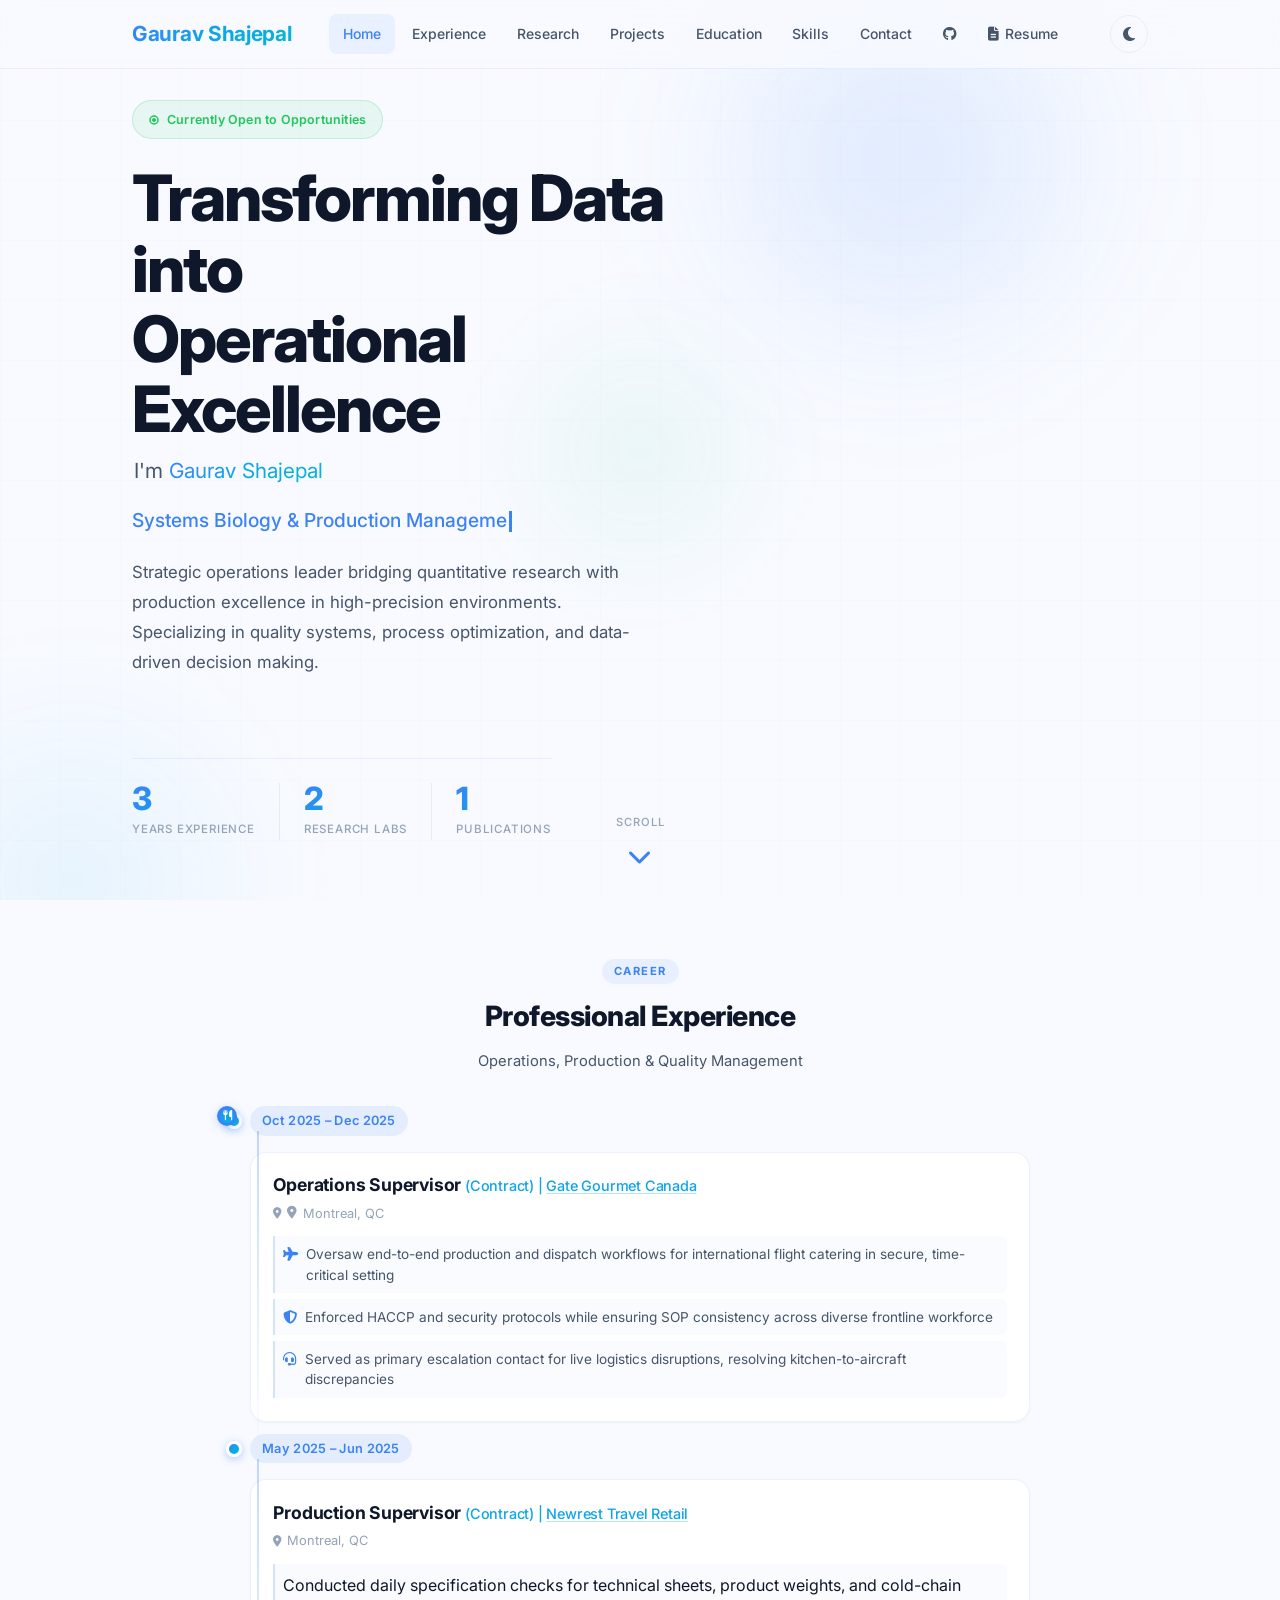
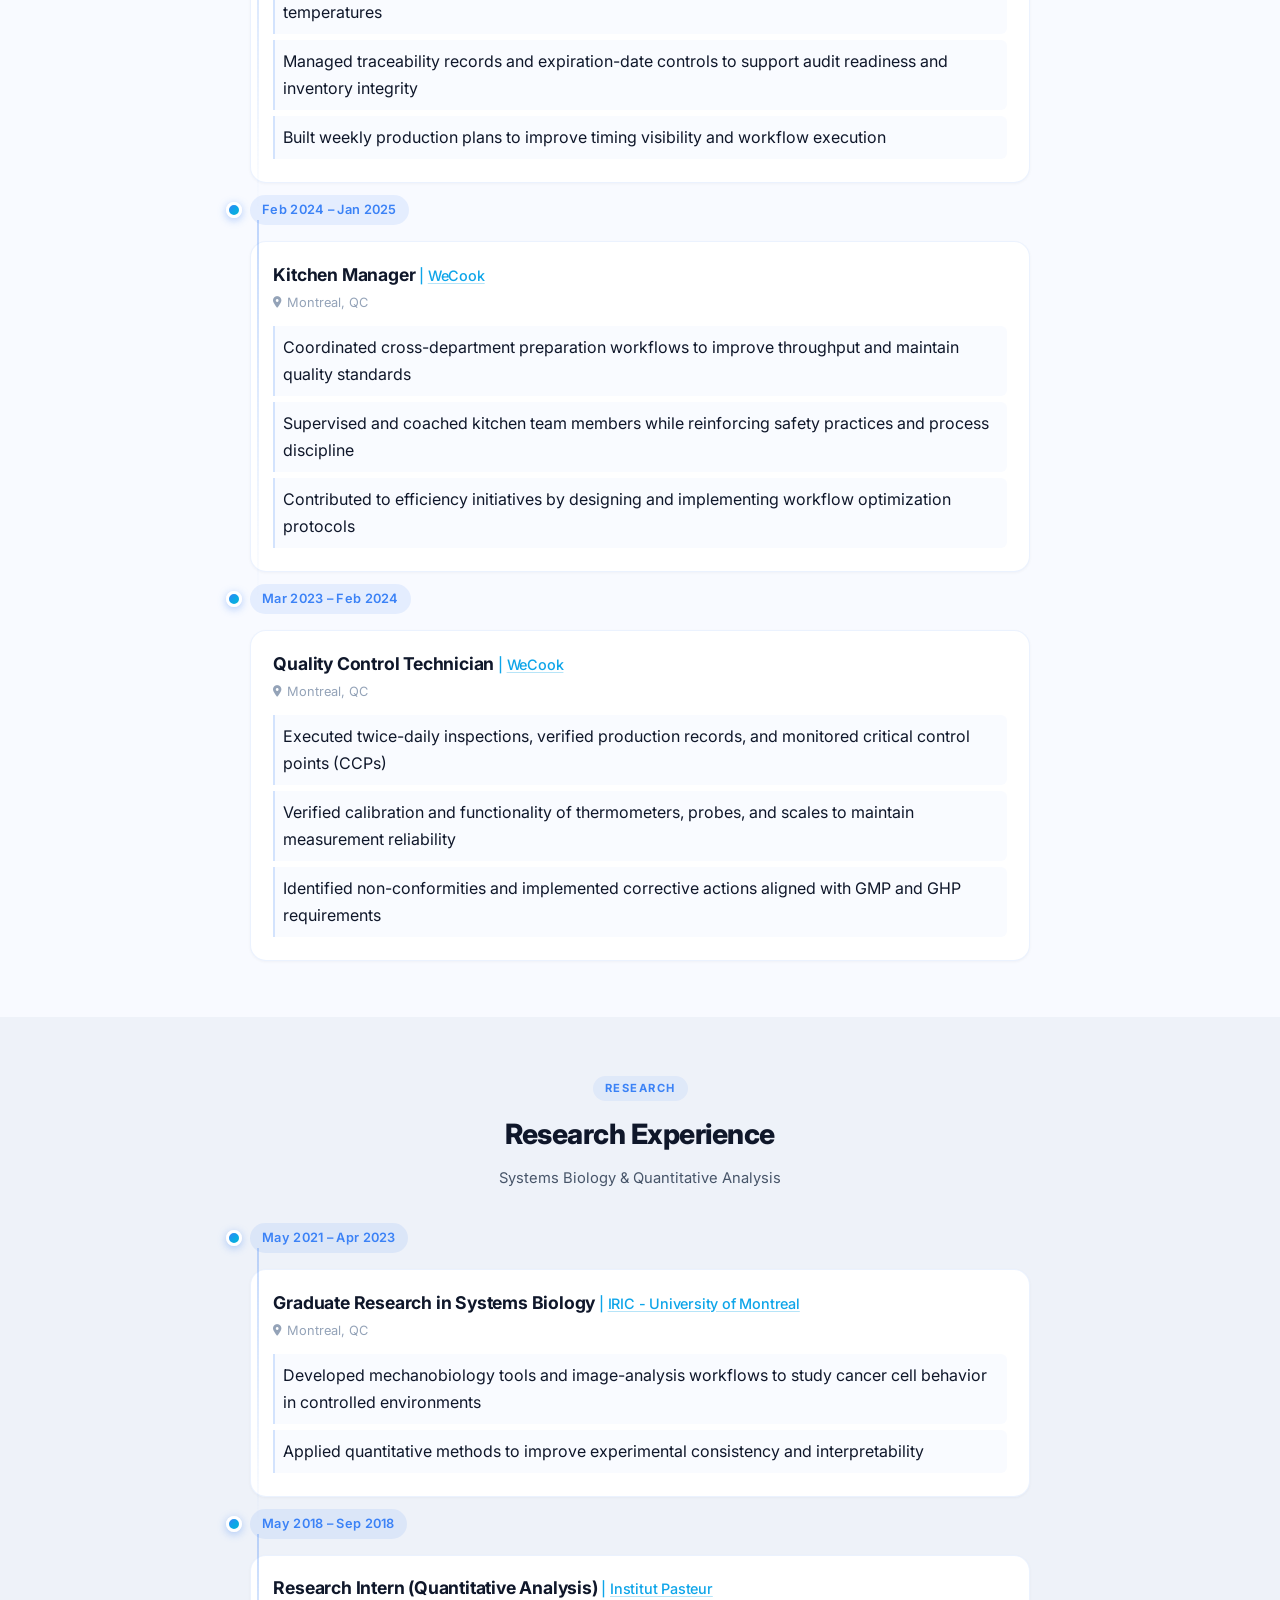
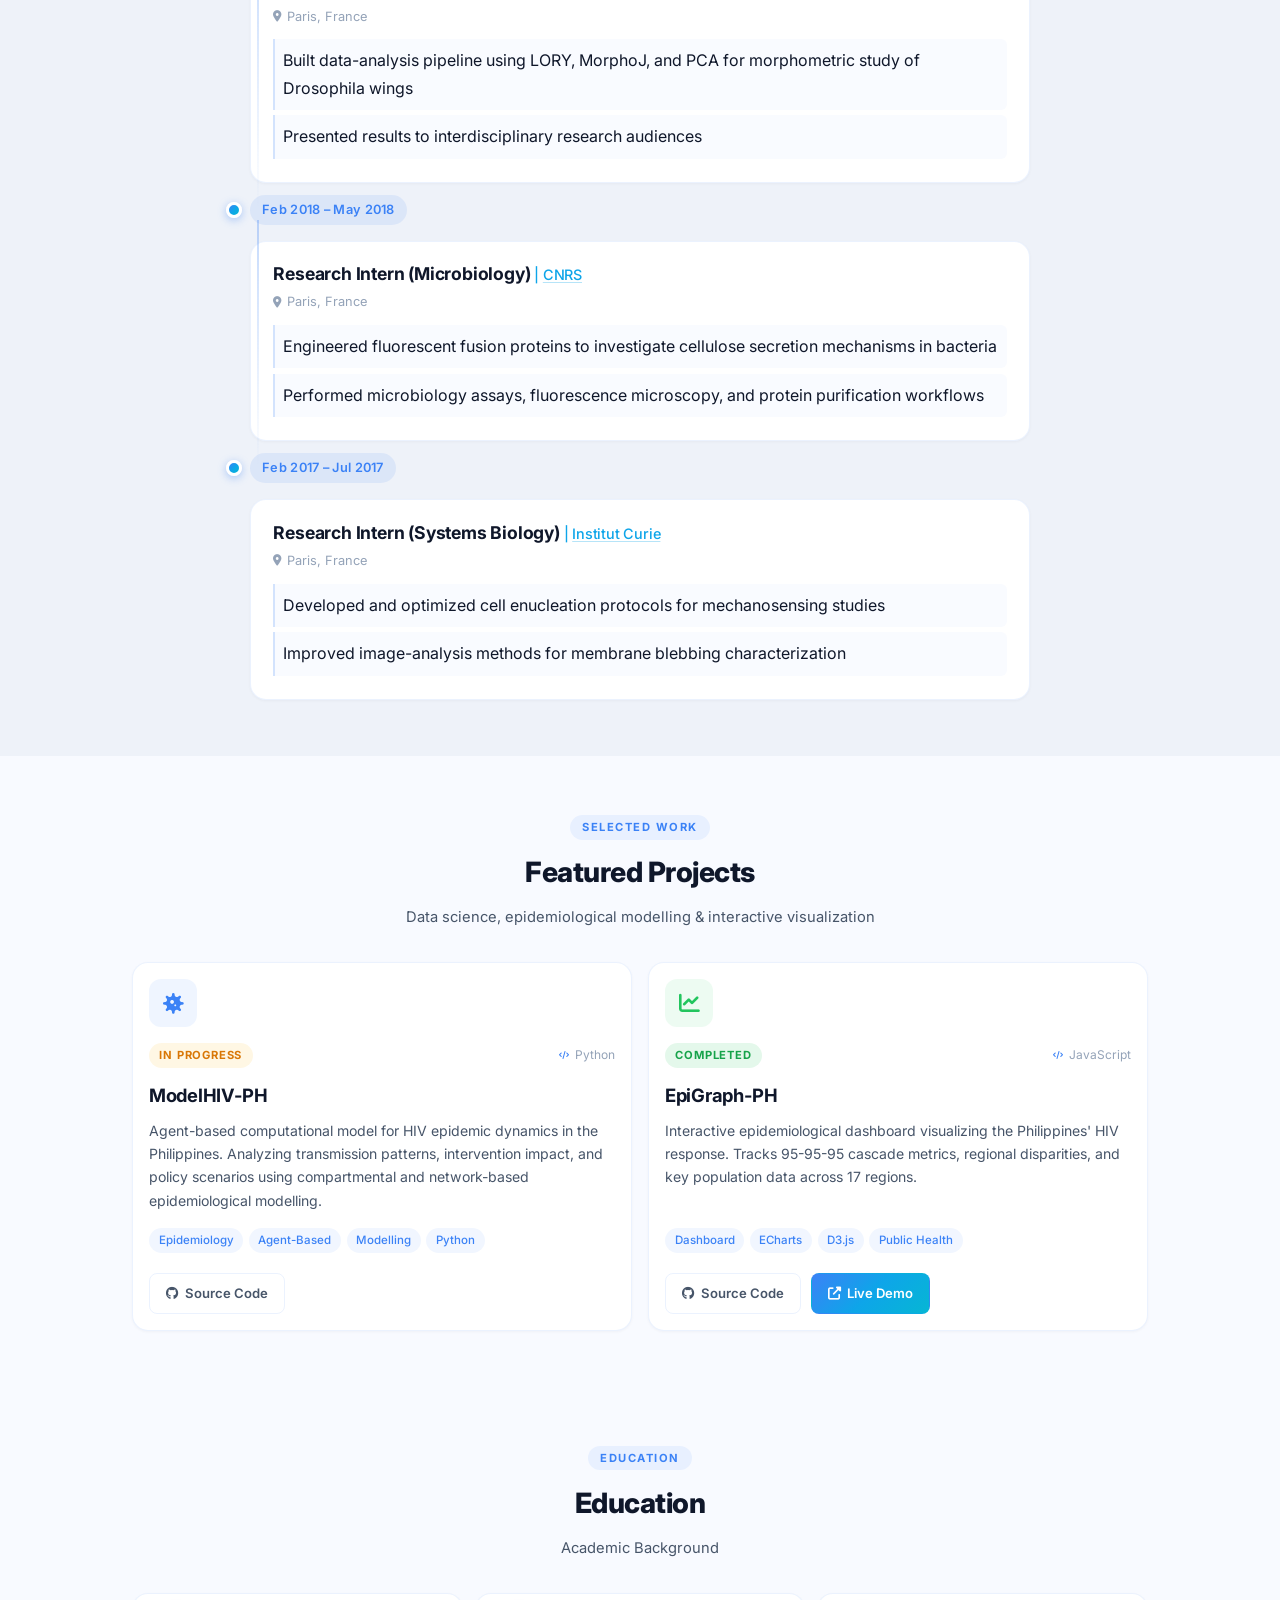
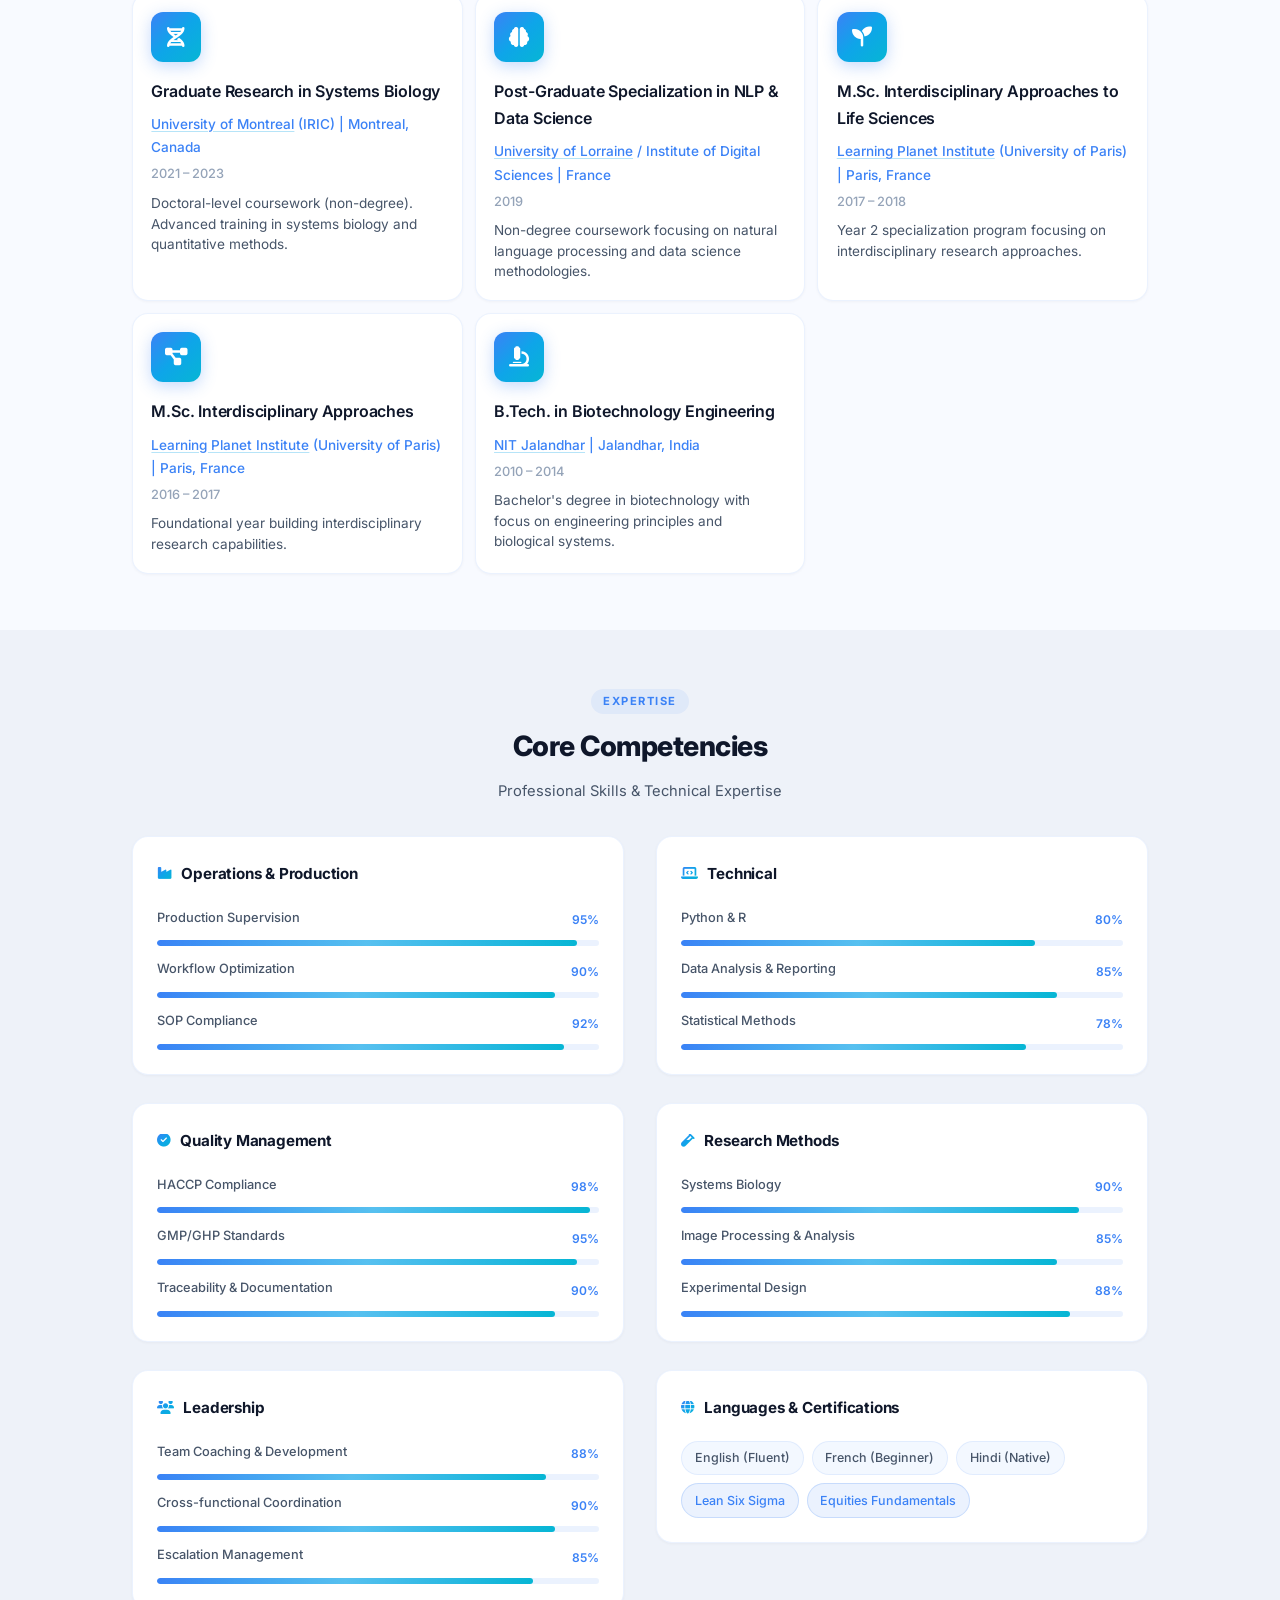
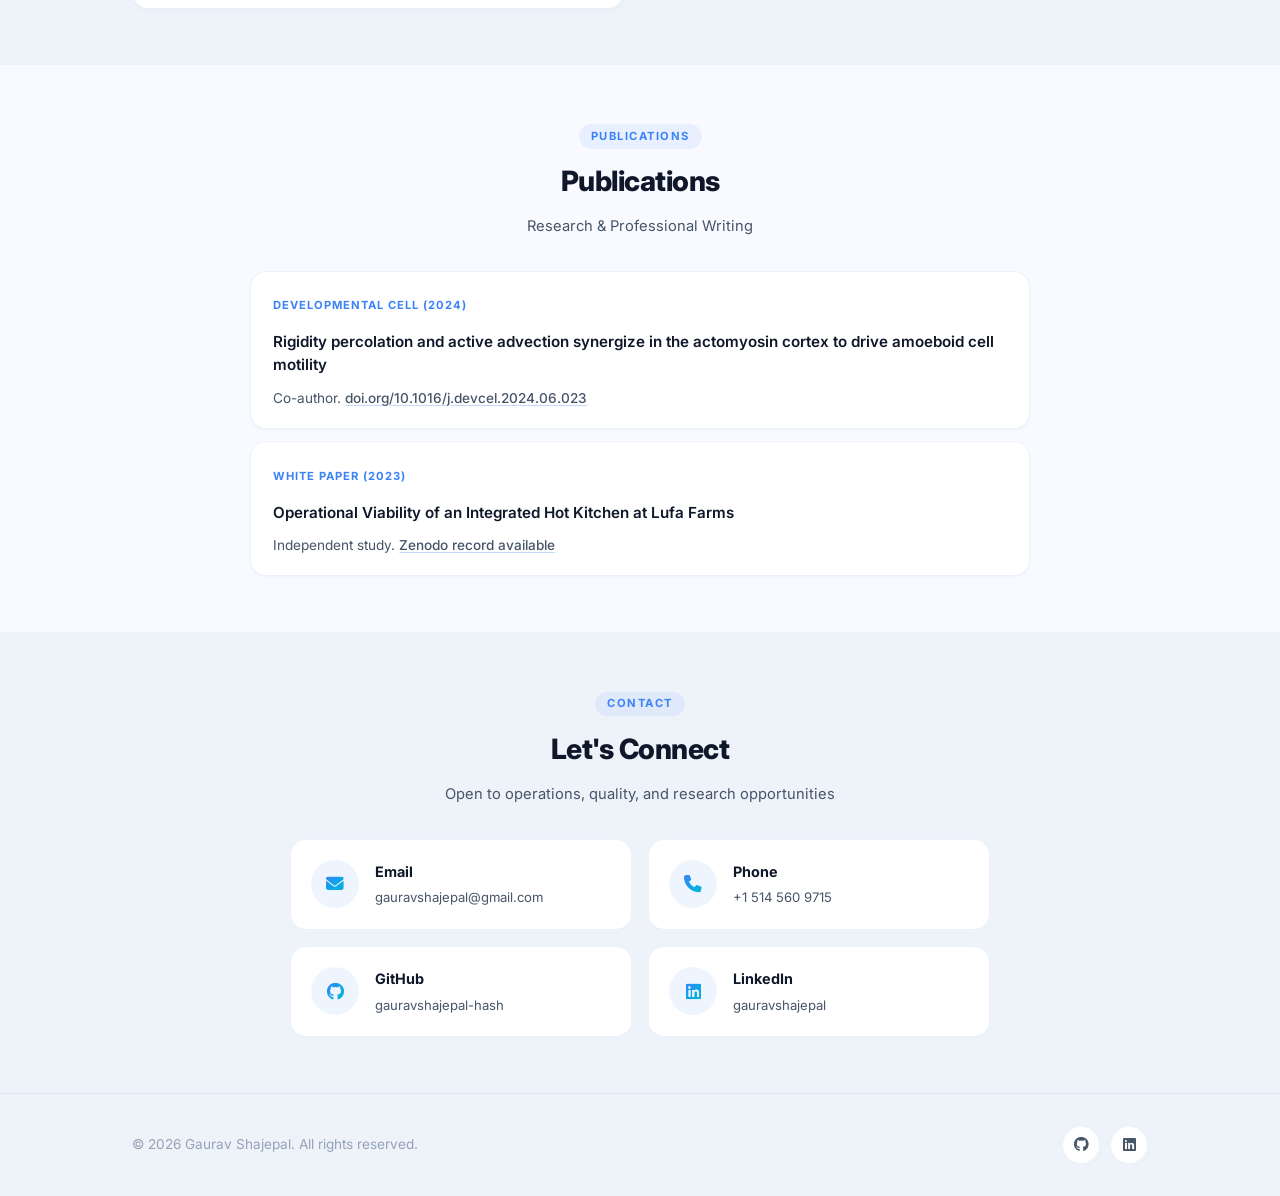
==== index.html @ b97adb5d "Redesign skills section: two-column layout with skill bars and pills" ====
<!DOCTYPE html>
<html lang="en">
<head>
    <meta charset="UTF-8">
    <meta name="viewport" content="width=device-width, initial-scale=1.0">
    <meta name="description" content="Gaurav Shajepal - Operations & Quality Management Professional specializing in production supervision, quality control, and systems biology research based in Montreal, Canada.">
    <meta name="keywords" content="Gaurav Shajepal, Operations Supervisor, Quality Control, Production Management, HACCP, Montreal, Canada">
    <meta name="author" content="Gaurav Shajepal">
    <meta property="og:title" content="Gaurav Shajepal - Operations & Quality Professional">
    <meta property="og:description" content="Experienced operations and quality management professional with expertise in production supervision, HACCP compliance, and systems biology research.">
    <meta property="og:type" content="website">
    <meta property="og:url" content="https://gauravshajepal-hash.github.io">
    <meta name="twitter:card" content="summary">
    <meta name="twitter:title" content="Gaurav Shajepal - Operations & Quality Professional">
    <meta name="twitter:description" content="Experienced operations and quality management professional based in Montreal, Canada.">
    <title>Gaurav Shajepal - Operations & Quality Professional</title>
    <link rel="icon" href="data:image/svg+xml,<svg xmlns='http://www.w3.org/2000/svg' viewBox='0 0 100 100'><text y='.9em' font-size='90'>GS</text></svg>">
    <link rel="stylesheet" href="css/style.css">
    <link href="https://fonts.googleapis.com/css2?family=Inter:wght@300;400;500;600;700&display=swap" rel="stylesheet">
    <link rel="stylesheet" href="https://cdnjs.cloudflare.com/ajax/libs/font-awesome/6.4.0/css/all.min.css">
</head>
<body>
    <!-- Floating Decorations -->
    <div class="floating-shapes">
        <div class="floating-shape"></div>
        <div class="floating-shape"></div>
        <div class="floating-shape"></div>
        <div class="floating-shape"></div>
    </div>

    <!-- Navigation -->
    <nav class="navbar">
        <div class="container">
            <a href="#home" class="nav-brand">Gaurav Shajepal</a>
            <div class="nav-links" id="navLinks">
                <a href="#home" class="nav-link">Home</a>
                <a href="#experience" class="nav-link">Experience</a>
                <a href="#research" class="nav-link">Research</a>
                <a href="#projects" class="nav-link">Projects</a>
                <a href="#education" class="nav-link">Education</a>
                <a href="#skills" class="nav-link">Skills</a>
                <a href="#contact" class="nav-link">Contact</a>
                <a href="https://github.com/gauravshajepal-hash" target="_blank" class="nav-link">
                    <i class="fab fa-github"></i>
                </a>
                <a href="resume.html" class="nav-link">
                    <i class="fas fa-file-alt"></i> Resume
                </a>
            </div>
            <div style="display:flex;align-items:center;gap:0.5rem;">
                <button class="theme-toggle" id="themeToggle" aria-label="Toggle theme">
                    <i class="fas fa-moon"></i>
                    <i class="fas fa-sun"></i>
                </button>
                <button class="mobile-menu-btn" id="mobileMenuBtn">
                    <i class="fas fa-bars"></i>
                </button>
            </div>
        </div>
    </nav>

    <!-- Hero Section -->
    <section id="home" class="hero">
        <!-- Animated Background -->
        <div class="hero-bg">
            <div class="hero-grid"></div>
            <div class="hero-glow-1"></div>
            <div class="hero-glow-2"></div>
            <div class="hero-glow-3"></div>
        </div>
        
        <div class="container">
            <div class="hero-content">
                <div class="hero-text">
                    <div class="hero-badge">
                        <svg width="10" height="10" viewBox="0 0 10 10" fill="none">
                            <circle cx="5" cy="5" r="4" stroke="currentColor" stroke-width="1.5"/>
                            <circle cx="5" cy="5" r="2" fill="currentColor"/>
                        </svg>
                        <span>Currently Open to Opportunities</span>
                    </div>
                    
                    <div class="hero-title-wrap">
                        <h1 class="hero-title">
                            <span class="hero-title-line">Transforming Data into</span>
                            <span class="hero-title-line">Operational Excellence</span>
                        </h1>
                        <div class="hero-title-sub">
                            I'm <span class="gradient-text">Gaurav Shajepal</span>
                        </div>
                    </div>
                    
                    <div class="hero-role">
                        <span class="typing-text" id="typingText"></span><span class="typing-cursor"></span>
                    </div>
                    
                    <p class="hero-description">
                        Strategic operations leader bridging quantitative research with production excellence in high-precision environments. Specializing in quality systems, process optimization, and data-driven decision making.
                    </p>
                    
                                        <div class="hero-buttons">
                        <!-- Primary action button will go here when needed -->
                    </div>
                    
                    <div class="hero-stats">
                        <div class="hero-stat">
                            <span class="hero-stat-num" data-target="4">0</span>
                            <span class="hero-stat-label">Years Experience</span>
                        </div>
                        <div class="hero-stat-divider"></div>
                        <div class="hero-stat">
                            <span class="hero-stat-num" data-target="3">0</span>
                            <span class="hero-stat-label">Research Labs</span>
                        </div>
                        <div class="hero-stat-divider"></div>
                        <div class="hero-stat">
                            <span class="hero-stat-num" data-target="2">0</span>
                            <span class="hero-stat-label">Publications</span>
                        </div>
                    </div>
                </div>
                
                <div class="hero-visual">
                    <div class="hero-card-group">
                        <!-- Floating Profile Card -->
                        <div class="hero-float-card card-profile">
                            <div class="card-avatar">
                                <div class="avatar-ring"></div>
                                <div class="avatar-content">
                                    <span>GS</span>
                                </div>
                            </div>
                            <h3>Gaurav Shajepal</h3>
                            <p class="card-role">Operations & Quality Leadership</p>
                            <div class="card-location">
                                <i class="fas fa-map-marker-alt"></i>
                                Montreal, Quebec, Canada
                            </div>
                            <div class="card-expertise">
                                <span>Quality Systems</span>
                                <span>Operations</span>
                                <span>Data Analysis</span>
                            </div>
                        </div>
                        
                        <!-- Floating Stats Card -->
                        <div class="hero-float-card card-stats">
                            <h4>Core Expertise</h4>
                            <div class="stat-row">
                                <div class="stat-dot" style="background: #3b82f6"></div>
                                <span>HACCP Compliance</span>
                                <strong>Expert</strong>
                            </div>
                            <div class="stat-row">
                                <div class="stat-dot" style="background: #06b6d4"></div>
                                <span>Production Management</span>
                                <strong>Expert</strong>
                            </div>
                            <div class="stat-row">
                                <div class="stat-dot" style="background: #10b981"></div>
                                <span>Systems Biology</span>
                                <strong>Advanced</strong>
                            </div>
                            <div class="stat-row">
                                <div class="stat-dot" style="background: #f59e0b"></div>
                                <span>Process Optimization</span>
                                <strong>Advanced</strong>
                            </div>
                        </div>
                        
                        <!-- Floating Connect Card -->
                        <div class="hero-float-card card-connect">
                            <h4>Let's Connect</h4>
                            <div class="connect-links">
                                <a href="mailto:gauravshajepal@gmail.com" class="connect-item">
                                    <div class="connect-icon">
                                        <i class="fas fa-envelope"></i>
                                    </div>
                                    <span>Email</span>
                                </a>
                                <a href="https://linkedin.com/in/gauravshajepal" target="_blank" class="connect-item">
                                    <div class="connect-icon">
                                        <i class="fab fa-linkedin-in"></i>
                                    </div>
                                    <span>LinkedIn</span>
                                </a>
                                <a href="https://github.com/gauravshajepal-hash" target="_blank" class="connect-item">
                                    <div class="connect-icon">
                                        <i class="fab fa-github"></i>
                                    </div>
                                    <span>GitHub</span>
                                </a>
                                <a href="resume.html" class="connect-item">
                                    <div class="connect-icon">
                                        <i class="fas fa-file-alt"></i>
                                    </div>
                                    <span>Resume</span>
                                </a>
                            </div>
                        </div>
                    </div>
                </div>
            </div>
        </div>
        
        <div class="scroll-indicator">
            <span>Scroll</span>
            <i class="fas fa-chevron-down"></i>
        </div>
    </section>

    <!-- Experience Section -->
    <section id="experience" class="section">
        <div class="container">
            <div class="section-header reveal">
                <span class="section-label">Career</span>
                <h2 class="section-title">Professional Experience</h2>
                <p class="section-subtitle">Operations, Production & Quality Management</p>
            </div>
            <div class="timeline">
                <!-- Experience 1 -->
                <div class="timeline-item">
                    <div class="timeline-icon">
                        <i class="fas fa-utensils"></i>
                    </div>
                    <div class="timeline-date">Oct 2025 – Dec 2025</div>
                    <div class="timeline-content">
                        <h3>Operations Supervisor <span class="company">(Contract) | <a href="https://www.gategroup.com/" target="_blank">Gate Gourmet Canada</a></span></h3>
                        <p class="location"><i class="fas fa-map-marker-alt"></i> Montreal, QC</p>
                        <div class="achievement-list">
                            <div class="achievement-item">
                                <i class="fas fa-plane"></i>
                                <span>Oversaw end-to-end production and dispatch workflows for international flight catering in secure, time-critical setting</span>
                            </div>
                            <div class="achievement-item">
                                <i class="fas fa-shield-alt"></i>
                                <span>Enforced HACCP and security protocols while ensuring SOP consistency across diverse frontline workforce</span>
                            </div>
                            <div class="achievement-item">
                                <i class="fas fa-headset"></i>
                                <span>Served as primary escalation contact for live logistics disruptions, resolving kitchen-to-aircraft discrepancies</span>
                            </div>
                        </div>
                    </div>
                </div>

                <!-- Experience 2 -->
                <div class="timeline-item">
                    <div class="timeline-date">May 2025 – Jun 2025</div>
                    <div class="timeline-content">
                        <h3>Production Supervisor <span class="company">(Contract) | <a href="https://www.newrest.eu/" target="_blank">Newrest Travel Retail</a></span></h3>
                        <p class="location">Montreal, QC</p>
                        <div class="achievement-list">
                            <div class="achievement-item">Conducted daily specification checks for technical sheets, product weights, and cold-chain temperatures</div>
                            <div class="achievement-item">Managed traceability records and expiration-date controls to support audit readiness and inventory integrity</div>
                            <div class="achievement-item">Built weekly production plans to improve timing visibility and workflow execution</div>
                        </div>
                    </div>
                </div>

                <!-- Experience 3 -->
                <div class="timeline-item">
                    <div class="timeline-date">Feb 2024 – Jan 2025</div>
                    <div class="timeline-content">
                        <h3>Kitchen Manager <span class="company">| <a href="https://www.wecookmeals.ca/" target="_blank">WeCook</a></span></h3>
                        <p class="location">Montreal, QC</p>
                        <div class="achievement-list">
                            <div class="achievement-item">Coordinated cross-department preparation workflows to improve throughput and maintain quality standards</div>
                            <div class="achievement-item">Supervised and coached kitchen team members while reinforcing safety practices and process discipline</div>
                            <div class="achievement-item">Contributed to efficiency initiatives by designing and implementing workflow optimization protocols</div>
                        </div>
                    </div>
                </div>

                <!-- Experience 4 -->
                <div class="timeline-item">
                    <div class="timeline-date">Mar 2023 – Feb 2024</div>
                    <div class="timeline-content">
                        <h3>Quality Control Technician <span class="company">| <a href="https://www.wecookmeals.ca/" target="_blank">WeCook</a></span></h3>
                        <p class="location">Montreal, QC</p>
                        <div class="achievement-list">
                            <div class="achievement-item">Executed twice-daily inspections, verified production records, and monitored critical control points (CCPs)</div>
                            <div class="achievement-item">Verified calibration and functionality of thermometers, probes, and scales to maintain measurement reliability</div>
                            <div class="achievement-item">Identified non-conformities and implemented corrective actions aligned with GMP and GHP requirements</div>
                        </div>
                    </div>
                </div>
            </div>
        </div>
    </section>

    <!-- Research Section -->
    <section id="research" class="section bg-alt">
        <div class="container">
            <div class="section-header reveal">
                <span class="section-label">Research</span>
                <h2 class="section-title">Research Experience</h2>
                <p class="section-subtitle">Systems Biology & Quantitative Analysis</p>
            </div>
            <div class="timeline">
                <!-- Research 1 -->
                <div class="timeline-item">
                    <div class="timeline-date">May 2021 – Apr 2023</div>
                    <div class="timeline-content">
                        <h3>Graduate Research in Systems Biology <span class="company">| <a href="https://iric.umontreal.ca/" target="_blank">IRIC - University of Montreal</a></span></h3>
                        <p class="location">Montreal, QC</p>
                        <div class="achievement-list">
                            <div class="achievement-item">Developed mechanobiology tools and image-analysis workflows to study cancer cell behavior in controlled environments</div>
                            <div class="achievement-item">Applied quantitative methods to improve experimental consistency and interpretability</div>
                        </div>
                    </div>
                </div>

                <!-- Research 2 -->
                <div class="timeline-item">
                    <div class="timeline-date">May 2018 – Sep 2018</div>
                    <div class="timeline-content">
                        <h3>Research Intern (Quantitative Analysis) <span class="company">| <a href="https://www.pasteur.fr/" target="_blank">Institut Pasteur</a></span></h3>
                        <p class="location">Paris, France</p>
                        <div class="achievement-list">
                            <div class="achievement-item">Built data-analysis pipeline using LORY, MorphoJ, and PCA for morphometric study of Drosophila wings</div>
                            <div class="achievement-item">Presented results to interdisciplinary research audiences</div>
                        </div>
                    </div>
                </div>

                <!-- Research 3 -->
                <div class="timeline-item">
                    <div class="timeline-date">Feb 2018 – May 2018</div>
                    <div class="timeline-content">
                        <h3>Research Intern (Microbiology) <span class="company">| <a href="https://www.cnrs.fr/" target="_blank">CNRS</a></span></h3>
                        <p class="location">Paris, France</p>
                        <div class="achievement-list">
                            <div class="achievement-item">Engineered fluorescent fusion proteins to investigate cellulose secretion mechanisms in bacteria</div>
                            <div class="achievement-item">Performed microbiology assays, fluorescence microscopy, and protein purification workflows</div>
                        </div>
                    </div>
                </div>

                <!-- Research 4 -->
                <div class="timeline-item">
                    <div class="timeline-date">Feb 2017 – Jul 2017</div>
                    <div class="timeline-content">
                        <h3>Research Intern (Systems Biology) <span class="company">| <a href="https://curie.fr/" target="_blank">Institut Curie</a></span></h3>
                        <p class="location">Paris, France</p>
                        <div class="achievement-list">
                            <div class="achievement-item">Developed and optimized cell enucleation protocols for mechanosensing studies</div>
                            <div class="achievement-item">Improved image-analysis methods for membrane blebbing characterization</div>
                        </div>
                    </div>
                </div>
            </div>
        </div>
    </section>

    <!-- Projects Section -->
    <section id="projects" class="section">
        <div class="container">
            <div class="section-header reveal">
                <span class="section-label">Selected Work</span>
                <h2 class="section-title">Featured Projects</h2>
                <p class="section-subtitle">Data science, epidemiological modelling & interactive visualization</p>
            </div>
            <div class="projects-grid">
                <!-- Project 1 - ModelHIV -->
                <div class="project-card">
                    <div class="project-icon">
                        <i class="fas fa-virus"></i>
                    </div>
                    <div class="project-header">
                        <span class="project-status status-progress">In Progress</span>
                        <span class="project-lang"><i class="fas fa-code"></i> Python</span>
                    </div>
                    <h3 class="project-title">ModelHIV-PH</h3>
                    <p class="project-desc">
                        Agent-based computational model for HIV epidemic dynamics in the Philippines. Analyzing transmission patterns, intervention impact, and policy scenarios using compartmental and network-based epidemiological modelling.
                    </p>
                    <div class="project-tags">
                        <span>Epidemiology</span>
                        <span>Agent-Based</span>
                        <span>Modelling</span>
                        <span>Python</span>
                    </div>
                    <div class="project-links">
                        <a href="https://github.com/gauravshajepal-hash/ModelHIV-PH" target="_blank" class="project-link">
                            <i class="fab fa-github"></i> Source Code
                        </a>
                    </div>
                </div>

                <!-- Project 2 - EpiGraph Dashboard -->
                <div class="project-card">
                    <div class="project-icon project-icon-green">
                        <i class="fas fa-chart-line"></i>
                    </div>
                    <div class="project-header">
                        <span class="project-status status-complete">Completed</span>
                        <span class="project-lang"><i class="fas fa-code"></i> JavaScript</span>
                    </div>
                    <h3 class="project-title">EpiGraph-PH</h3>
                    <p class="project-desc">
                        Interactive epidemiological dashboard visualizing the Philippines' HIV response. Tracks 95-95-95 cascade metrics, regional disparities, and key population data across 17 regions.
                    </p>
                    <div class="project-tags">
                        <span>Dashboard</span>
                        <span>ECharts</span>
                        <span>D3.js</span>
                        <span>Public Health</span>
                    </div>
                    <div class="project-links">
                        <a href="https://github.com/gauravshajepal-hash/epigraph-ph" target="_blank" class="project-link">
                            <i class="fab fa-github"></i> Source Code
                        </a>
                        <a href="https://gauravshajepal-hash.github.io/epigraph-ph/" target="_blank" class="project-link project-link-primary">
                            <i class="fas fa-external-link-alt"></i> Live Demo
                        </a>
                    </div>
                </div>
            </div>
        </div>
    </section>

    <!-- Education Section -->
    <section id="education" class="section">
        <div class="container">
            <div class="section-header reveal">
                <span class="section-label">Education</span>
                <h2 class="section-title">Education</h2>
                <p class="section-subtitle">Academic Background</p>
            </div>
            <div class="education-grid reveal">
                <div class="education-card">
                    <div class="edu-icon">
                        <i class="fas fa-dna"></i>
                    </div>
                    <h3>Graduate Research in Systems Biology</h3>
                    <p class="degree"><a href="https://www.umontreal.ca/" target="_blank">University of Montreal</a> (IRIC) | Montreal, Canada</p>
                    <p class="date">2021 – 2023</p>
                    <p class="desc">Doctoral-level coursework (non-degree). Advanced training in systems biology and quantitative methods.</p>
                </div>
                <div class="education-card">
                    <div class="edu-icon">
                        <i class="fas fa-brain"></i>
                    </div>
                    <h3>Post-Graduate Specialization in NLP & Data Science</h3>
                    <p class="degree"><a href="https://www.univ-lorraine.fr/" target="_blank">University of Lorraine</a> / Institute of Digital Sciences | France</p>
                    <p class="date">2019</p>
                    <p class="desc">Non-degree coursework focusing on natural language processing and data science methodologies.</p>
                </div>
                <div class="education-card">
                    <div class="edu-icon">
                        <i class="fas fa-seedling"></i>
                    </div>
                    <h3>M.Sc. Interdisciplinary Approaches to Life Sciences</h3>
                    <p class="degree"><a href="https://www.learningplanetinstitute.org/" target="_blank">Learning Planet Institute</a> (University of Paris) | Paris, France</p>
                    <p class="date">2017 – 2018</p>
                    <p class="desc">Year 2 specialization program focusing on interdisciplinary research approaches.</p>
                </div>
                <div class="education-card">
                    <div class="edu-icon">
                        <i class="fas fa-project-diagram"></i>
                    </div>
                    <h3>M.Sc. Interdisciplinary Approaches</h3>
                    <p class="degree"><a href="https://www.learningplanetinstitute.org/" target="_blank">Learning Planet Institute</a> (University of Paris) | Paris, France</p>
                    <p class="date">2016 – 2017</p>
                    <p class="desc">Foundational year building interdisciplinary research capabilities.</p>
                </div>
                <div class="education-card">
                    <div class="edu-icon">
                        <i class="fas fa-microscope"></i>
                    </div>
                    <h3>B.Tech. in Biotechnology Engineering</h3>
                    <p class="degree"><a href="https://www.nitj.ac.in/" target="_blank">NIT Jalandhar</a> | Jalandhar, India</p>
                    <p class="date">2010 – 2014</p>
                    <p class="desc">Bachelor's degree in biotechnology with focus on engineering principles and biological systems.</p>
                </div>
            </div>
        </div>
    </section>

    <!-- Skills Section -->
    <section id="skills" class="section bg-alt">
        <div class="container">
            <div class="section-header reveal">
                <span class="section-label">Expertise</span>
                <h2 class="section-title">Core Competencies</h2>
                <p class="section-subtitle">Professional Skills & Technical Expertise</p>
            </div>
            <div class="skills-container reveal">
                <div class="skills-column">
                    <div class="skill-group">
                        <h3 class="skill-group-title"><i class="fas fa-industry"></i> Operations & Production</h3>
                        <div class="skill-bar">
                            <div class="skill-bar-header">
                                <span>Production Supervision</span>
                                <span>95%</span>
                            </div>
                            <div class="bar-track"><div class="bar-fill" data-width="95"></div></div>
                        </div>
                        <div class="skill-bar">
                            <div class="skill-bar-header">
                                <span>Workflow Optimization</span>
                                <span>90%</span>
                            </div>
                            <div class="bar-track"><div class="bar-fill" data-width="90"></div></div>
                        </div>
                        <div class="skill-bar">
                            <div class="skill-bar-header">
                                <span>SOP Compliance</span>
                                <span>92%</span>
                            </div>
                            <div class="bar-track"><div class="bar-fill" data-width="92"></div></div>
                        </div>
                    </div>
                    <div class="skill-group">
                        <h3 class="skill-group-title"><i class="fas fa-check-circle"></i> Quality Management</h3>
                        <div class="skill-bar">
                            <div class="skill-bar-header">
                                <span>HACCP Compliance</span>
                                <span>98%</span>
                            </div>
                            <div class="bar-track"><div class="bar-fill" data-width="98"></div></div>
                        </div>
                        <div class="skill-bar">
                            <div class="skill-bar-header">
                                <span>GMP/GHP Standards</span>
                                <span>95%</span>
                            </div>
                            <div class="bar-track"><div class="bar-fill" data-width="95"></div></div>
                        </div>
                        <div class="skill-bar">
                            <div class="skill-bar-header">
                                <span>Traceability & Documentation</span>
                                <span>90%</span>
                            </div>
                            <div class="bar-track"><div class="bar-fill" data-width="90"></div></div>
                        </div>
                    </div>
                    <div class="skill-group">
                        <h3 class="skill-group-title"><i class="fas fa-users"></i> Leadership</h3>
                        <div class="skill-bar">
                            <div class="skill-bar-header">
                                <span>Team Coaching & Development</span>
                                <span>88%</span>
                            </div>
                            <div class="bar-track"><div class="bar-fill" data-width="88"></div></div>
                        </div>
                        <div class="skill-bar">
                            <div class="skill-bar-header">
                                <span>Cross-functional Coordination</span>
                                <span>90%</span>
                            </div>
                            <div class="bar-track"><div class="bar-fill" data-width="90"></div></div>
                        </div>
                        <div class="skill-bar">
                            <div class="skill-bar-header">
                                <span>Escalation Management</span>
                                <span>85%</span>
                            </div>
                            <div class="bar-track"><div class="bar-fill" data-width="85"></div></div>
                        </div>
                    </div>
                </div>
                <div class="skills-column">
                    <div class="skill-group">
                        <h3 class="skill-group-title"><i class="fas fa-laptop-code"></i> Technical</h3>
                        <div class="skill-bar">
                            <div class="skill-bar-header">
                                <span>Python & R</span>
                                <span>80%</span>
                            </div>
                            <div class="bar-track"><div class="bar-fill" data-width="80"></div></div>
                        </div>
                        <div class="skill-bar">
                            <div class="skill-bar-header">
                                <span>Data Analysis & Reporting</span>
                                <span>85%</span>
                            </div>
                            <div class="bar-track"><div class="bar-fill" data-width="85"></div></div>
                        </div>
                        <div class="skill-bar">
                            <div class="skill-bar-header">
                                <span>Statistical Methods</span>
                                <span>78%</span>
                            </div>
                            <div class="bar-track"><div class="bar-fill" data-width="78"></div></div>
                        </div>
                    </div>
                    <div class="skill-group">
                        <h3 class="skill-group-title"><i class="fas fa-vial"></i> Research Methods</h3>
                        <div class="skill-bar">
                            <div class="skill-bar-header">
                                <span>Systems Biology</span>
                                <span>90%</span>
                            </div>
                            <div class="bar-track"><div class="bar-fill" data-width="90"></div></div>
                        </div>
                        <div class="skill-bar">
                            <div class="skill-bar-header">
                                <span>Image Processing & Analysis</span>
                                <span>85%</span>
                            </div>
                            <div class="bar-track"><div class="bar-fill" data-width="85"></div></div>
                        </div>
                        <div class="skill-bar">
                            <div class="skill-bar-header">
                                <span>Experimental Design</span>
                                <span>88%</span>
                            </div>
                            <div class="bar-track"><div class="bar-fill" data-width="88"></div></div>
                        </div>
                    </div>
                    <div class="skill-group">
                        <h3 class="skill-group-title"><i class="fas fa-globe"></i> Languages & Certifications</h3>
                        <div class="skill-tags-inline">
                            <span class="skill-pill">English (Fluent)</span>
                            <span class="skill-pill">French (Beginner)</span>
                            <span class="skill-pill">Hindi (Native)</span>
                            <span class="skill-pill accent">Lean Six Sigma</span>
                            <span class="skill-pill accent">Equities Fundamentals</span>
                        </div>
                    </div>
                </div>
            </div>
        </div>
    </section>

    <!-- Publications Section -->
    <section id="publications" class="section">
        <div class="container">
            <div class="section-header reveal">
                <span class="section-label">Publications</span>
                <h2 class="section-title">Publications</h2>
                <p class="section-subtitle">Research & Professional Writing</p>
            </div>
            <div class="publications-list reveal">
                <div class="publication-item">
                    <h3>Developmental Cell (2024)</h3>
                    <p class="publication-title">Rigidity percolation and active advection synergize in the actomyosin cortex to drive amoeboid cell motility</p>
                    <p class="publication-details">Co-author. <a href="https://doi.org/10.1016/j.devcel.2024.06.023" target="_blank">doi.org/10.1016/j.devcel.2024.06.023</a></p>
                </div>
                <div class="publication-item">
                    <h3>White Paper (2023)</h3>
                    <p class="publication-title">Operational Viability of an Integrated Hot Kitchen at Lufa Farms</p>
                    <p class="publication-details">Independent study. <a href="#" target="_blank">Zenodo record available</a></p>
                </div>
            </div>
        </div>
    </section>

    <!-- Contact Section -->
    <section id="contact" class="section bg-alt">
        <div class="container">
            <div class="section-header reveal">
                <span class="section-label">Contact</span>
                <h2 class="section-title">Let's Connect</h2>
                <p class="section-subtitle">Open to operations, quality, and research opportunities</p>
            </div>
            <div class="contact-grid reveal">
                <a href="mailto:gauravshajepal@gmail.com" class="contact-card">
                    <div class="contact-card-icon">
                        <i class="fas fa-envelope"></i>
                    </div>
                    <div class="contact-card-info">
                        <h4>Email</h4>
                        <p>gauravshajepal@gmail.com</p>
                    </div>
                </a>
                <a href="tel:+15145609715" class="contact-card">
                    <div class="contact-card-icon">
                        <i class="fas fa-phone"></i>
                    </div>
                    <div class="contact-card-info">
                        <h4>Phone</h4>
                        <p>+1 514 560 9715</p>
                    </div>
                </a>
                <a href="https://github.com/gauravshajepal-hash" target="_blank" class="contact-card">
                    <div class="contact-card-icon">
                        <i class="fab fa-github"></i>
                    </div>
                    <div class="contact-card-info">
                        <h4>GitHub</h4>
                        <p>gauravshajepal-hash</p>
                    </div>
                </a>
                <a href="https://linkedin.com/in/gauravshajepal" target="_blank" class="contact-card">
                    <div class="contact-card-icon">
                        <i class="fab fa-linkedin"></i>
                    </div>
                    <div class="contact-card-info">
                        <h4>LinkedIn</h4>
                        <p>gauravshajepal</p>
                    </div>
                </a>
            </div>
        </div>
    </section>

    <!-- Footer -->
    <footer>
        <div class="container">
            <div class="footer-content">
                <p>&copy; 2026 Gaurav Shajepal. All rights reserved.</p>
                <div class="footer-links">
                    <a href="https://github.com/gauravshajepal-hash" target="_blank" aria-label="GitHub">
                        <i class="fab fa-github"></i>
                    </a>
                    <a href="https://linkedin.com/in/gauravshajepal" target="_blank" aria-label="LinkedIn">
                        <i class="fab fa-linkedin"></i>
                    </a>
                </div>
            </div>
        </div>
    </footer>

    <script src="js/script.js"></script>
</body>
</html>
---- css/style.css ----
/* Reset & Base Styles */
*,
*::before,
*::after {
    margin: 0;
    padding: 0;
    box-sizing: border-box;
}

:root {
    --bg-primary: #f8faff;
    --bg-secondary: #eef2f9;
    --bg-alt: #eef2f9;
    --text-primary: #0f172a;
    --text-secondary: #475569;
    --text-muted: #94a3b8;
    --accent-primary: #3b82f6;
    --accent-secondary: #0891b2;
    --accent-gradient: linear-gradient(135deg, #3b82f6 0%, #0891b2 50%, #06b6d4 100%);
    --card-bg: #ffffff;
    --card-border: rgba(59, 130, 246, 0.1);
    --shadow-sm: 0 1px 3px rgba(15, 23, 42, 0.04);
    --shadow: 0 4px 24px rgba(15, 23, 42, 0.06);
    --shadow-lg: 0 12px 40px rgba(15, 23, 42, 0.1);
    --radius-sm: 8px;
    --radius: 12px;
    --radius-lg: 16px;
    --radius-xl: 24px;
    --nav-bg: rgba(248, 250, 255, 0.85);
    --input-bg: #f8faff;
}

[data-theme="dark"] {
    --bg-primary: #0b1121;
    --bg-secondary: #111827;
    --bg-alt: #111827;
    --text-primary: #e2e8f0;
    --text-secondary: #94a3b8;
    --text-muted: #64748b;
    --accent-primary: #60a5fa;
    --accent-secondary: #22d3ee;
    --accent-gradient: linear-gradient(135deg, #60a5fa 0%, #22d3ee 50%, #06b6d4 100%);
    --card-bg: #1e293b;
    --card-border: rgba(96, 165, 250, 0.12);
    --shadow-sm: 0 1px 3px rgba(0, 0, 0, 0.2);
    --shadow: 0 4px 24px rgba(0, 0, 0, 0.3);
    --shadow-lg: 0 12px 40px rgba(0, 0, 0, 0.4);
    --nav-bg: rgba(11, 17, 33, 0.9);
    --input-bg: #0f172a;
}

:root {
    --bg-primary: #f8faff;
    --bg-secondary: #eef2f9;
    --bg-alt: #eef2f9;
    --text-primary: #0f172a;
    --text-secondary: #475569;
    --text-muted: #94a3b8;
    --accent-primary: #3b82f6;
    --accent-secondary: #0ea5e9;
    --accent-gradient: linear-gradient(135deg, #3b82f6 0%, #0ea5e9 50%, #06b6d4 100%);
    --card-bg: #ffffff;
    --card-border: rgba(59, 130, 246, 0.1);
    --shadow-sm: 0 1px 3px rgba(15, 23, 42, 0.04);
    --shadow: 0 4px 24px rgba(15, 23, 42, 0.06);
    --shadow-lg: 0 12px 40px rgba(15, 23, 42, 0.1);
    --radius-sm: 8px;
    --radius: 12px;
    --radius-lg: 16px;
    --radius-xl: 24px;
}

html {
    scroll-behavior: smooth;
    scroll-padding-top: 80px;
}

body {
    font-family: 'Inter', -apple-system, BlinkMacSystemFont, 'Segoe UI', sans-serif;
    background-color: var(--bg-primary);
    color: var(--text-primary);
    line-height: 1.7;
    overflow-x: hidden;
    -webkit-font-smoothing: antialiased;
    -moz-osx-font-smoothing: grayscale;
}

.container {
    max-width: 1080px;
    margin: 0 auto;
    padding: 0 2rem;
}

a {
    text-decoration: none;
    color: inherit;
    transition: color 0.2s ease;
}

button {
    font-family: inherit;
    cursor: pointer;
}

ul {
    list-style: none;
}

img {
    max-width: 100%;
    display: block;
}

/* ==================== NAVIGATION ==================== */
.navbar {
    position: fixed;
    top: 0;
    left: 0;
    right: 0;
    z-index: 1000;
    background: var(--nav-bg);
    backdrop-filter: blur(16px) saturate(180%);
    -webkit-backdrop-filter: blur(16px) saturate(180%);
    border-bottom: 1px solid var(--card-border);
    transition: all 0.3s ease;
}

/* Theme Toggle */
.theme-toggle {
    background: none;
    border: 1.5px solid var(--card-border);
    color: var(--text-secondary);
    width: 38px;
    height: 38px;
    border-radius: 50%;
    display: flex;
    align-items: center;
    justify-content: center;
    cursor: pointer;
    font-size: 1rem;
    transition: all 0.2s ease;
}

.theme-toggle:hover {
    border-color: var(--accent-primary);
    color: var(--accent-primary);
    background: rgba(59, 130, 246, 0.06);
}

.theme-toggle .fa-moon { display: block; }
.theme-toggle .fa-sun { display: none; }
[data-theme="dark"] .theme-toggle .fa-moon { display: none; }
[data-theme="dark"] .theme-toggle .fa-sun { display: block; }

.navbar.scrolled {
    box-shadow: 0 1px 12px rgba(15, 23, 42, 0.06);
}

.navbar .container {
    display: flex;
    align-items: center;
    justify-content: space-between;
    padding: 0.875rem 2rem;
}

.nav-brand {
    font-size: 1.3rem;
    font-weight: 700;
    background: var(--accent-gradient);
    -webkit-background-clip: text;
    -webkit-text-fill-color: transparent;
    background-clip: text;
    letter-spacing: -0.3px;
}

.nav-links {
    display: flex;
    gap: 0.18rem;
    align-items: center;
}

.nav-link {
    font-weight: 500;
    font-size: 0.875rem;
    color: var(--text-secondary);
    position: relative;
    padding: 0.5rem 0.875rem;
    display: flex;
    align-items: center;
    gap: 0.4rem;
    transition: all 0.2s ease;
    border-radius: var(--radius-sm);
}

.nav-link:hover {
    color: var(--text-primary);
    background: rgba(59, 130, 246, 0.06);
}

.nav-link.active {
    color: var(--accent-primary);
    background: rgba(59, 130, 246, 0.08);
}

.nav-link[download] {
    color: var(--accent-primary);
    font-weight: 600;
    background: rgba(59, 130, 246, 0.08);
}

.nav-link[download]:hover {
    background: rgba(59, 130, 246, 0.14);
}

.mobile-menu-btn {
    display: none;
    background: none;
    border: none;
    color: var(--text-primary);
    font-size: 1.25rem;
    cursor: pointer;
    padding: 0.5rem;
    border-radius: var(--radius-sm);
    transition: background 0.2s ease;
}

.mobile-menu-btn:hover {
    background: rgba(59, 130, 246, 0.06);
}

/* ==================== BUTTONS ==================== */
.btn {
    display: inline-flex;
    align-items: center;
    justify-content: center;
    gap: 0.5rem;
    padding: 0.8rem 1.75rem;
    border-radius: var(--radius);
    font-weight: 600;
    font-size: 0.9rem;
    transition: all 0.25s cubic-bezier(0.25, 0.46, 0.45, 0.94);
    border: none;
    cursor: pointer;
    letter-spacing: -0.1px;
}

.btn-primary {
    background: var(--accent-gradient);
    color: white;
    box-shadow: 0 2px 12px rgba(59, 130, 246, 0.25);
}

.btn-primary:hover {
    transform: translateY(-2px);
    box-shadow: 0 6px 24px rgba(59, 130, 246, 0.35);
}

.btn-secondary {
    background: var(--card-bg);
    color: var(--text-primary);
    border: 1.5px solid var(--card-border);
    box-shadow: var(--shadow-sm);
}

.btn-secondary:hover {
    border-color: var(--accent-primary);
    transform: translateY(-2px);
    box-shadow: var(--shadow);
}

/* ==================== HERO SECTION ==================== */
.hero {
    min-height: 90vh;
    display: flex;
    align-items: center;
    background: var(--bg-primary);
    position: relative;
    padding: 100px 0 60px;
    overflow: hidden;
}

/* Animated Background Grid */
.hero-bg {
    position: absolute;
    top: 0;
    left: 0;
    right: 0;
    bottom: 0;
    z-index: 0;
    overflow: hidden;
}

.hero-grid {
    position: absolute;
    top: 0;
    left: 0;
    right: 0;
    bottom: 0;
    background-image: 
        linear-gradient(rgba(59, 130, 246, 0.03) 1px, transparent 1px),
        linear-gradient(90deg, rgba(59, 130, 246, 0.03) 1px, transparent 1px);
    background-size: 60px 60px;
    animation: gridMove 20s linear infinite;
    transform-origin: center;
    opacity: 0.5;
}

@keyframes gridMove {
    0% { transform: perspective(500px) rotateX(60deg) translateZ(0); }
    100% { transform: perspective(500px) rotateX(60deg) translateZ(100px); }
}

/* Glow Orbs */
.hero-glow-1 {
    position: absolute;
    top: -10%;
    right: 10%;
    width: 500px;
    height: 500px;
    background: radial-gradient(circle, rgba(59, 130, 246, 0.15) 0%, transparent 70%);
    border-radius: 50%;
    filter: blur(60px);
    animation: float 8s ease-in-out infinite;
    z-index: 0;
}

.hero-glow-2 {
    position: absolute;
    bottom: -20%;
    left: -10%;
    width: 400px;
    height: 400px;
    background: radial-gradient(circle, rgba(14, 165, 233, 0.1) 0%, transparent 70%);
    border-radius: 50%;
    filter: blur(60px);
    animation: float 10s ease-in-out infinite reverse;
    z-index: 0;
}

.hero-glow-3 {
    position: absolute;
    top: 50%;
    left: 50%;
    transform: translate(-50%, -50%);
    width: 300px;
    height: 300px;
    background: radial-gradient(circle, rgba(16, 185, 129, 0.08) 0%, transparent 70%);
    border-radius: 50%;
    filter: blur(40px);
    animation: pulse 6s ease-in-out infinite;
    z-index: 0;
}

@keyframes float {
    0%, 100% { transform: translate(0, 0); }
    50% { transform: translate(20px, -20px); }
}

@keyframes pulse {
    0%, 100% { opacity: 0.5; transform: translate(-50%, -50%) scale(1); }
    50% { opacity: 1; transform: translate(-50%, -50%) scale(1.2); }
}

/* Content Layout */
.hero-content {
    position: relative;
    z-index: 1;
    display: grid;
    grid-template-columns: 1fr 380px;
    gap: 4rem;
    align-items: center;
}

.hero-text {
    animation: fadeInUp 0.8s ease-out;
}

/* Badge */
.hero-badge {
    display: inline-flex;
    align-items: center;
    gap: 0.5rem;
    padding: 0.5rem 1rem;
    background: rgba(34, 197, 94, 0.08);
    border: 1px solid rgba(34, 197, 94, 0.2);
    border-radius: 100px;
    font-size: 0.78rem;
    font-weight: 600;
    color: #22c55e;
    margin-bottom: 1.5rem;
    letter-spacing: 0.2px;
}

.hero-badge svg {
    color: #22c55e;
}

/* Title */
.hero-title-wrap {
    margin-bottom: 1rem;
}

.hero-title {
    font-size: clamp(2.8rem, 6vw, 4rem);
    font-weight: 800;
    line-height: 1.1;
    letter-spacing: -2px;
    color: var(--text-primary);
    margin-bottom: 0.5rem;
}

.hero-title-line {
    display: block;
}

.hero-title-sub {
    font-size: 1.3rem;
    color: var(--text-secondary);
    font-weight: 400;
    margin-left: 2px;
}

.gradient-text {
    background: var(--accent-gradient);
    -webkit-background-clip: text;
    -webkit-text-fill-color: transparent;
    background-clip: text;
}

/* Role / Typing */
.hero-role {
    font-size: 1.2rem;
    color: var(--accent-primary);
    font-weight: 500;
    margin-bottom: 1.25rem;
    min-height: 1.6em;
}

.typing-cursor {
    animation: blink 1s infinite;
    color: var(--accent-primary);
}

@keyframes blink {
    0%, 50% { opacity: 1; }
    51%, 100% { opacity: 0; }
}

/* Description */
.hero-description {
    font-size: 1.05rem;
    color: var(--text-secondary);
    margin-bottom: 2rem;
    line-height: 1.8;
    max-width: 520px;
}

/* Buttons */
.hero-buttons {
    display: flex;
    gap: 0.75rem;
    margin-bottom: 2rem;
    flex-wrap: wrap;
}

.btn {
    display: inline-flex;
    align-items: center;
    justify-content: center;
    gap: 0.5rem;
    padding: 0.85rem 1.75rem;
    border-radius: var(--radius);
    font-weight: 600;
    font-size: 0.9rem;
    transition: all 0.3s cubic-bezier(0.25, 0.46, 0.45, 0.94);
    border: none;
    cursor: pointer;
    letter-spacing: -0.2px;
}

.btn i {
    font-size: 0.9rem;
}

.btn-primary {
    background: var(--accent-gradient);
    color: white;
    box-shadow: 0 4px 20px rgba(59, 130, 246, 0.3);
}

.btn-primary:hover {
    transform: translateY(-3px);
    box-shadow: 0 8px 30px rgba(59, 130, 246, 0.4);
}

.btn-secondary {
    background: var(--card-bg);
    color: var(--text-primary);
    border: 1.5px solid var(--card-border);
    box-shadow: var(--shadow-sm);
}

.btn-secondary:hover {
    border-color: var(--accent-primary);
    transform: translateY(-3px);
    box-shadow: var(--shadow);
}

.btn-ghost {
    background: transparent;
    color: var(--text-secondary);
    border: 1.5px solid var(--card-border);
}

.btn-ghost:hover {
    border-color: var(--accent-primary);
    color: var(--accent-primary);
    background: rgba(59, 130, 246, 0.04);
    transform: translateY(-3px);
}

/* Stats */
.hero-stats {
    display: flex;
    gap: 1.5rem;
    padding-top: 1.5rem;
    border-top: 1px solid var(--card-border);
    max-width: 420px;
}

.hero-stat {
    display: flex;
    flex-direction: column;
}

.hero-stat-divider {
    width: 1px;
    background: var(--card-border);
}

.hero-stat-num {
    font-size: 2rem;
    font-weight: 800;
    background: var(--accent-gradient);
    -webkit-background-clip: text;
    -webkit-text-fill-color: transparent;
    background-clip: text;
    line-height: 1;
    letter-spacing: -1px;
    font-family: 'Inter', sans-serif;
}

.hero-stat-label {
    font-size: 0.72rem;
    color: var(--text-muted);
    font-weight: 500;
    margin-top: 0.35rem;
    text-transform: uppercase;
    letter-spacing: 0.8px;
}

/* Hero Visual Area */
.hero-visual {
    position: relative;
    z-index: 2;
}

.hero-card-group {
    display: flex;
    flex-direction: column;
    gap: 1rem;
}

/* Floating Cards */
.hero-float-card {
    background: var(--card-bg);
    border-radius: var(--radius-lg);
    padding: 1.25rem;
    border: 1px solid var(--card-border);
    box-shadow: var(--shadow);
    transition: all 0.4s cubic-bezier(0.25, 0.46, 0.45, 0.94);
    backdrop-filter: blur(10px);
    opacity: 0;
    transform: translateY(20px);
    animation: cardFloat 0.6s ease-out forwards;
}

.hero-float-card:nth-child(1) { animation-delay: 0.2s; }
.hero-float-card:nth-child(2) { animation-delay: 0.4s; }
.hero-float-card:nth-child(3) { animation-delay: 0.6s; }

@keyframes cardFloat {
    to {
        opacity: 1;
        transform: translateY(0);
    }
}

.hero-float-card:hover {
    transform: translateY(-5px) !important;
    box-shadow: var(--shadow-lg);
    border-color: var(--accent-primary);
}

.card-profile {
    text-align: center;
}

.card-avatar {
    position: relative;
    display: inline-block;
    margin-bottom: 1rem;
}

.avatar-ring {
    position: absolute;
    top: -4px;
    left: -4px;
    right: -4px;
    bottom: -4px;
    border-radius: 50%;
    background: var(--accent-gradient);
    animation: ringSpin 3s linear infinite;
}

@keyframes ringSpin {
    from { transform: rotate(0deg); }
    to { transform: rotate(360deg); }
}

.avatar-content {
    position: relative;
    z-index: 1;
    width: 64px;
    height: 64px;
    border-radius: 50%;
    background: var(--card-bg);
    display: flex;
    align-items: center;
    justify-content: center;
    font-size: 1.5rem;
    font-weight: 800;
    color: var(--accent-primary);
    border: 3px solid var(--card-bg);
}

.card-profile h3 {
    font-size: 1.2rem;
    font-weight: 700;
    margin-bottom: 0.2rem;
}

.card-role {
    font-size: 0.85rem;
    color: var(--accent-primary);
    font-weight: 500;
    margin-bottom: 0.75rem;
}

.card-location {
    font-size: 0.8rem;
    color: var(--text-muted);
    display: flex;
    align-items: center;
    justify-content: center;
    gap: 0.4rem;
    margin-bottom: 1rem;
}

.card-location i {
    color: var(--accent-primary);
}

.card-expertise {
    display: flex;
    flex-wrap: wrap;
    gap: 0.35rem;
    justify-content: center;
}

.card-expertise span {
    font-size: 0.7rem;
    padding: 0.18rem 0.6rem;
    background: rgba(59, 130, 246, 0.08);
    color: var(--accent-primary);
    border-radius: 100px;
    font-weight: 500;
}

/* Stats Card */
.card-stats h4 {
    font-size: 0.85rem;
    font-weight: 700;
    margin-bottom: 0.75rem;
    color: var(--text-primary);
    text-transform: uppercase;
    letter-spacing: 0.5px;
}

.stat-row {
    display: flex;
    align-items: center;
    gap: 0.6rem;
    padding: 0.5rem 0;
    border-bottom: 1px solid var(--card-border);
    font-size: 0.8rem;
}

.stat-row:last-child {
    border-bottom: none;
}

.stat-row span {
    flex: 1;
    color: var(--text-secondary);
}

.stat-row strong {
    font-size: 0.75rem;
    padding: 0.15rem 0.5rem;
    border-radius: 100px;
    font-weight: 600;
}

.stat-row:nth-child(1) strong {
    background: rgba(59, 130, 246, 0.1);
    color: #3b82f6;
}

.stat-row:nth-child(2) strong {
    background: rgba(6, 182, 212, 0.1);
    color: #06b6d4;
}

.stat-row:nth-child(3) strong {
    background: rgba(16, 185, 129, 0.1);
    color: #10b981;
}

.stat-row:nth-child(4) strong {
    background: rgba(245, 158, 11, 0.1);
    color: #f59e0b;
}

.stat-dot {
    width: 8px;
    height: 8px;
    border-radius: 50%;
    flex-shrink: 0;
}

/* Connect Card */
.card-connect h4 {
    font-size: 0.85rem;
    font-weight: 700;
    margin-bottom: 0.75rem;
    color: var(--text-primary);
    text-transform: uppercase;
    letter-spacing: 0.5px;
}

.connect-links {
    display: flex;
    gap: 0.5rem;
}

.connect-item {
    flex: 1;
    display: flex;
    flex-direction: column;
    align-items: center;
    gap: 0.4rem;
    padding: 0.6rem 0.4rem;
    background: rgba(59, 130, 246, 0.04);
    border: 1px solid var(--card-border);
    border-radius: var(--radius-sm);
    color: var(--text-secondary);
    font-size: 0.75rem;
    font-weight: 500;
    transition: all 0.25s ease;
    text-decoration: none;
}

.connect-item:hover {
    background: var(--accent-primary);
    border-color: var(--accent-primary);
    color: white;
    transform: translateY(-2px);
}

.connect-item:hover .connect-icon {
    color: white;
}

.connect-icon {
    font-size: 1rem;
    color: var(--accent-primary);
    transition: color 0.25s ease;
}

/* Scroll Indicator */
.scroll-indicator {
    position: absolute;
    bottom: 20px;
    left: 50%;
    transform: translateX(-50%);
    display: flex;
    flex-direction: column;
    align-items: center;
    gap: 0.35rem;
    color: var(--text-muted);
    font-size: 0.75rem;
    font-weight: 500;
}

.scroll-indicator i {
    animation: bounce 2s infinite;
    font-size: 1.1rem;
}

@keyframes bounce {
    0%, 20%, 50%, 80%, 100% { transform: translateY(0); }
    40% { transform: translateY(-10px); }
    60% { transform: translateY(-5px); }
}

@keyframes fadeInUp {
    from {
        opacity: 0;
        transform: translateY(30px);
    }
    to {
        opacity: 1;
        transform: translateY(0);
    }
}

@keyframes fadeIn {
    from { opacity: 0; }
    to { opacity: 1; }
}

/* ==================== SECTIONS ==================== */
.section {
    padding: 3.5rem 0;
}

.bg-alt {
    background-color: var(--bg-secondary);
}

.section-header {
    text-align: center;
    margin-bottom: 2rem;
}

.section-label {
    display: inline-block;
    font-size: 0.7rem;
    font-weight: 700;
    text-transform: uppercase;
    letter-spacing: 1.5px;
    color: var(--accent-primary);
    background: rgba(59, 130, 246, 0.08);
    padding: 0.18rem 0.75rem;
    border-radius: 100px;
    margin-bottom: 0.6rem;
}

.section-title {
    font-size: 1.75rem;
    font-weight: 800;
    margin-bottom: 0.5rem;
    letter-spacing: -0.5px;
}

.section-subtitle {
    color: var(--text-secondary);
    font-size: 0.92rem;
    font-weight: 400;
}

/* ==================== EXPERIENCE / RESEARCH CARDS ==================== */
.timeline {
    max-width: 780px;
    margin: 0 auto;
    display: flex;
    flex-direction: column;
    gap: 0.75rem;
}

.timeline-item {
    opacity: 0;
    transform: translateY(20px);
    transition: all 0.5s cubic-bezier(0.25, 0.46, 0.45, 0.94);
}

.timeline-item.visible {
    opacity: 1;
    transform: translateY(0);
}

.timeline-date {
    display: inline-block;
    font-size: 0.72rem;
    font-weight: 600;
    color: var(--accent-primary);
    background: rgba(59, 130, 246, 0.08);
    padding: 0.15rem 0.6rem;
    border-radius: 100px;
    margin-bottom: 0.4rem;
    letter-spacing: 0.3px;
}

.timeline-content {
    background: var(--card-bg);
    border-radius: var(--radius-lg);
    padding: 1.1rem 1.4rem;
    border: 1px solid var(--card-border);
    box-shadow: var(--shadow-sm);
    transition: all 0.3s cubic-bezier(0.25, 0.46, 0.45, 0.94);
}

.timeline-content:hover {
    border-color: rgba(59, 130, 246, 0.25);
    box-shadow: var(--shadow);
    transform: translateX(4px);
}

.timeline-content h3 {
    font-size: 1.1rem;
    font-weight: 700;
    margin-bottom: 0.15rem;
    letter-spacing: -0.2px;
}

.company {
    color: var(--accent-secondary);
    font-weight: 500;
    font-size: 0.9rem;
}

.company a {
    color: var(--accent-secondary);
    text-decoration: underline;
    text-decoration-color: rgba(14, 165, 233, 0.3);
    text-underline-offset: 2px;
    transition: all 0.2s ease;
}

.company a:hover {
    text-decoration-color: var(--accent-secondary);
}

.location {
    color: var(--text-muted);
    font-size: 0.8rem;
    margin-bottom: 0.75rem;
    display: flex;
    align-items: center;
    gap: 0.35rem;
}

.location::before {
    content: '\f3c5';
    font-family: 'Font Awesome 6 Free';
    font-weight: 900;
    font-size: 0.7rem;
}

.achievements {
    margin-top: 0.6rem;
}

.achievements li {
    color: var(--text-secondary);
    padding-left: 1.25rem;
    position: relative;
    margin-bottom: 0.4rem;
    font-size: 0.88rem;
    line-height: 1.65;
}

.achievements li::before {
    content: '';
    position: absolute;
    left: 0;
    top: 0.6em;
    width: 5px;
    height: 2px;
    background: var(--accent-primary);
    border-radius: 50%;
    opacity: 0.6;
}

/* ==================== EDUCATION ==================== */
.education-grid {
    display: grid;
    grid-template-columns: repeat(auto-fit, minmax(320px, 1fr));
    gap: 0.75rem;
}

.education-card {
    background: var(--card-bg);
    border-radius: var(--radius-lg);
    padding: 1.15rem;
    border: 1px solid var(--card-border);
    box-shadow: var(--shadow-sm);
    transition: all 0.3s cubic-bezier(0.25, 0.46, 0.45, 0.94);
    opacity: 0;
    transform: translateY(20px);
}

.education-card.visible {
    opacity: 1;
    transform: translateY(0);
}

.education-card:hover {
    border-color: rgba(59, 130, 246, 0.25);
    transform: translateY(-4px);
    box-shadow: var(--shadow);
}

.education-card h3 {
    font-size: 1rem;
    font-weight: 700;
    margin-bottom: 0.3rem;
    letter-spacing: -0.2px;
}

.degree {
    color: var(--accent-secondary);
    font-size: 0.85rem;
    font-weight: 500;
    margin-bottom: 0.2rem;
}

.degree a {
    color: var(--accent-secondary);
    text-decoration: underline;
    text-decoration-color: rgba(14, 165, 233, 0.3);
    text-underline-offset: 2px;
    transition: all 0.2s ease;
}

.degree a:hover {
    text-decoration-color: var(--accent-secondary);
}

.date {
    color: var(--text-muted);
    font-size: 0.78rem;
    font-weight: 500;
    margin-bottom: 0.6rem;
}

.desc {
    color: var(--text-secondary);
    font-size: 0.85rem;
    line-height: 1.6;
}

/* ==================== SKILLS ==================== */
.skills-container {
    display: grid;
    grid-template-columns: 1fr 1fr;
    gap: 2rem;
}

.skills-column {
    display: flex;
    flex-direction: column;
    gap: 1.75rem;
}

.skill-group {
    background: var(--card-bg);
    border-radius: var(--radius-lg);
    padding: 1.5rem;
    border: 1px solid var(--card-border);
    box-shadow: var(--shadow-sm);
}

.skill-group-title {
    display: flex;
    align-items: center;
    gap: 0.6rem;
    font-size: 0.95rem;
    font-weight: 700;
    margin-bottom: 1.25rem;
    color: var(--text-primary);
    letter-spacing: -0.2px;
}

.skill-group-title i {
    font-size: 0.85rem;
    background: var(--accent-gradient);
    -webkit-background-clip: text;
    -webkit-text-fill-color: transparent;
    background-clip: text;
}

.skill-bar {
    margin-bottom: 1rem;
}

.skill-bar:last-child {
    margin-bottom: 0;
}

.skill-bar-header {
    display: flex;
    justify-content: space-between;
    align-items: center;
    margin-bottom: 0.4rem;
    font-size: 0.82rem;
    color: var(--text-secondary);
}

.skill-bar-header span:last-child {
    font-weight: 600;
    color: var(--accent-primary);
    font-family: var(--mono);
    font-size: 0.75rem;
}

.bar-track {
    height: 6px;
    background: rgba(59, 130, 246, 0.08);
    border-radius: 100px;
    overflow: hidden;
}

.bar-fill {
    height: 100%;
    width: 0;
    border-radius: 100px;
    background: var(--accent-gradient);
    transition: width 1.2s cubic-bezier(0.25, 0.46, 0.45, 0.94);
}

.skill-tags-inline {
    display: flex;
    flex-wrap: wrap;
    gap: 0.5rem;
}

.skill-pill {
    font-size: 0.78rem;
    padding: 0.35rem 0.8rem;
    background: rgba(59, 130, 246, 0.06);
    color: var(--text-secondary);
    border-radius: 100px;
    border: 1px solid var(--card-border);
    font-weight: 500;
}

.skill-pill.accent {
    background: rgba(59, 130, 246, 0.1);
    color: var(--accent-primary);
    border-color: rgba(59, 130, 246, 0.2);
}

@media (max-width: 768px) {
    .skills-container {
        grid-template-columns: 1fr;
    }
}

.skill-category {
    background: var(--card-bg);
    border-radius: var(--radius-lg);
    padding: 1.15rem;
    border: 1px solid var(--card-border);
    box-shadow: var(--shadow-sm);
    transition: all 0.3s cubic-bezier(0.25, 0.46, 0.45, 0.94);
    opacity: 0;
    transform: translateY(20px);
}

.skill-category.visible {
    opacity: 1;
    transform: translateY(0);
}

.skill-category:hover {
    border-color: rgba(59, 130, 246, 0.25);
    transform: translateY(-4px);
    box-shadow: var(--shadow);
}

.skill-category h3 {
    display: flex;
    align-items: center;
    gap: 0.6rem;
    margin-bottom: 1rem;
    font-size: 0.95rem;
    font-weight: 700;
    letter-spacing: -0.2px;
}

.skill-category h3 i {
    font-size: 0.9rem;
    background: var(--accent-gradient);
    -webkit-background-clip: text;
    -webkit-text-fill-color: transparent;
    background-clip: text;
}

.skill-tags {
    display: flex;
    flex-wrap: wrap;
    gap: 0.4rem;
}

.skill-tag {
    background: rgba(59, 130, 246, 0.07);
    color: var(--accent-primary);
    padding: 0.35rem 0.75rem;
    border-radius: 100px;
    font-size: 0.78rem;
    font-weight: 500;
    transition: all 0.2s ease;
    border: 1px solid transparent;
}

.skill-tag:hover {
    background: var(--accent-primary);
    color: white;
    border-color: var(--accent-primary);
}

/* ==================== PROJECTS ==================== */
.projects-grid {
    display: grid;
    grid-template-columns: repeat(2, 1fr);
    gap: 1rem;
}

.project-card {
    background: var(--card-bg);
    border-radius: var(--radius-lg);
    padding: 1.5rem;
    border: 1px solid var(--card-border);
    box-shadow: var(--shadow-sm);
    transition: all 0.3s cubic-bezier(0.25, 0.46, 0.45, 0.94);
    display: flex;
    flex-direction: column;
    opacity: 0;
    transform: translateY(20px);
}

.project-card.visible {
    opacity: 1;
    transform: translateY(0);
}

.project-card:hover {
    border-color: rgba(59, 130, 246, 0.25);
    transform: translateY(-4px);
    box-shadow: var(--shadow);
}

.project-icon {
    width: 48px;
    height: 48px;
    border-radius: var(--radius);
    background: rgba(59, 130, 246, 0.08);
    display: flex;
    align-items: center;
    justify-content: center;
    margin-bottom: 1rem;
}

.project-icon i {
    font-size: 1.3rem;
    color: var(--accent-primary);
}

.project-icon-green {
    background: rgba(34, 197, 94, 0.08);
}

.project-icon-green i {
    color: #22c55e;
}

.project-header {
    display: flex;
    justify-content: space-between;
    align-items: center;
    margin-bottom: 0.5rem;
}

.project-card {
    background: var(--card-bg);
    border-radius: var(--radius-lg);
    padding: 1rem;
    border: 1px solid var(--card-border);
    box-shadow: var(--shadow-sm);
    transition: all 0.3s cubic-bezier(0.25, 0.46, 0.45, 0.94);
    display: flex;
    flex-direction: column;
    opacity: 0;
    transform: translateY(20px);
}

.project-card.visible {
    opacity: 1;
    transform: translateY(0);
}

.project-card:hover {
    border-color: rgba(59, 130, 246, 0.25);
    transform: translateY(-4px);
    box-shadow: var(--shadow);
}

.project-featured {
    background: linear-gradient(145deg, rgba(59, 130, 246, 0.04) 0%, rgba(14, 165, 233, 0.04) 100%);
    border: 1px solid rgba(59, 130, 246, 0.15);
    position: relative;
    overflow: hidden;
    padding: 1rem;
}

.project-featured::before {
    content: '';
    position: absolute;
    top: 0;
    left: 0;
    right: 0;
    height: 2px;
    background: var(--accent-gradient);
}

.project-featured-left {
    display: flex;
    flex-direction: column;
    justify-content: center;
}

.project-featured-right {
    display: flex;
    flex-direction: column;
    justify-content: center;
}

.project-header {
    display: flex;
    justify-content: space-between;
    align-items: center;
    margin-bottom: 0.75rem;
}

.project-featured .project-header {
    margin-bottom: 1rem;
}

.project-status {
    font-size: 0.7rem;
    font-weight: 700;
    text-transform: uppercase;
    letter-spacing: 0.8px;
    padding: 0.18rem 0.65rem;
    border-radius: 100px;
}

.status-progress {
    background: rgba(251, 191, 36, 0.12);
    color: #d97706;
}

.status-complete {
    background: rgba(34, 197, 94, 0.12);
    color: #16a34a;
}

.project-lang {
    font-size: 0.75rem;
    color: var(--text-muted);
    display: flex;
    align-items: center;
    gap: 0.35rem;
}

.project-lang i {
    font-size: 0.5rem;
    color: #3b82f6;
}

.project-title {
    font-size: 1.15rem;
    font-weight: 700;
    margin-bottom: 0.5rem;
    letter-spacing: -0.3px;
}

.project-featured .project-title {
    font-size: 1.6rem;
    letter-spacing: -0.5px;
    margin-bottom: 0.75rem;
}

.project-desc {
    color: var(--text-secondary);
    font-size: 0.88rem;
    line-height: 1.65;
    margin-bottom: 1rem;
    flex: 1;
}

.project-featured .project-desc {
    font-size: 0.95rem;
    line-height: 1.7;
    margin-bottom: 1.25rem;
}

.project-tags {
    display: flex;
    flex-wrap: wrap;
    gap: 0.35rem;
    margin-bottom: 1.25rem;
}

.project-tags span {
    font-size: 0.72rem;
    font-weight: 500;
    padding: 0.18rem 0.6rem;
    background: rgba(59, 130, 246, 0.07);
    color: var(--accent-primary);
    border-radius: 100px;
}

.project-featured .project-tags {
    margin-bottom: 1.5rem;
}

.project-featured .project-tags span {
    font-size: 0.78rem;
    padding: 0.3rem 0.7rem;
}

.project-links {
    display: flex;
    gap: 0.6rem;
    flex-wrap: wrap;
}

.project-link {
    display: inline-flex;
    align-items: center;
    gap: 0.4rem;
    font-size: 0.82rem;
    font-weight: 600;
    padding: 0.5rem 1rem;
    border-radius: var(--radius-sm);
    border: 1px solid var(--card-border);
    color: var(--text-secondary);
    transition: all 0.2s ease;
}

.project-link:hover {
    border-color: var(--accent-primary);
    color: var(--accent-primary);
    background: rgba(59, 130, 246, 0.05);
}

.project-link-primary {
    background: var(--accent-gradient);
    color: white;
    border-color: transparent;
}

.project-link-primary:hover {
    color: white;
    border-color: transparent;
    box-shadow: 0 4px 16px rgba(59, 130, 246, 0.3);
    transform: translateY(-1px);
}

/* ==================== PUBLICATIONS ==================== */
.publications-list {
    max-width: 780px;
    margin: 0 auto;
    display: flex;
    flex-direction: column;
    gap: 0.75rem;
}

.publication-item {
    background: var(--card-bg);
    border-radius: var(--radius-lg);
    padding: 1.15rem 1.4rem;
    border: 1px solid var(--card-border);
    box-shadow: var(--shadow-sm);
    transition: all 0.3s cubic-bezier(0.25, 0.46, 0.45, 0.94);
    opacity: 0;
    transform: translateY(20px);
}

.publication-item.visible {
    opacity: 1;
    transform: translateY(0);
}

.publication-item:hover {
    border-color: rgba(59, 130, 246, 0.25);
    box-shadow: var(--shadow);
    transform: translateX(4px);
}

.publication-item h3 {
    color: var(--accent-primary);
    font-size: 0.8rem;
    font-weight: 700;
    text-transform: uppercase;
    letter-spacing: 0.5px;
    margin-bottom: 0.4rem;
}

.publication-title {
    font-size: 1.05rem;
    font-weight: 600;
    margin-bottom: 0.5rem;
    line-height: 1.5;
    color: var(--text-primary);
}

.publication-details {
    color: var(--text-secondary);
    font-size: 0.85rem;
}

.publication-details a {
    color: var(--accent-primary);
    font-weight: 500;
    text-decoration: underline;
    text-decoration-color: rgba(59, 130, 246, 0.3);
    text-underline-offset: 2px;
}

.publication-details a:hover {
    text-decoration-color: var(--accent-primary);
}

/* ==================== CONTACT ==================== */
.contact-grid {
    display: grid;
    grid-template-columns: repeat(2, 1fr);
    gap: 1rem;
    max-width: 700px;
    margin: 0 auto;
}

.contact-card {
    display: flex;
    align-items: center;
    gap: 1rem;
    padding: 1.25rem;
    background: var(--card-bg);
    border-radius: var(--radius-lg);
    border: 1px solid var(--card-border);
    transition: all 0.3s ease;
    text-decoration: none;
    color: inherit;
}

.contact-card:hover {
    border-color: rgba(59, 130, 246, 0.25);
    transform: translateY(-3px);
    box-shadow: var(--shadow);
}

.contact-card-icon {
    width: 48px;
    height: 48px;
    border-radius: 50%;
    background: rgba(59, 130, 246, 0.08);
    display: flex;
    align-items: center;
    justify-content: center;
    flex-shrink: 0;
}

.contact-card-icon i {
    font-size: 1.1rem;
    background: var(--accent-gradient);
    -webkit-background-clip: text;
    -webkit-text-fill-color: transparent;
    background-clip: text;
}

.contact-card-info h4 {
    font-size: 0.9rem;
    font-weight: 700;
    margin-bottom: 0.15rem;
    color: var(--text-primary);
}

.contact-card-info p {
    font-size: 0.82rem;
    color: var(--text-secondary);
}

/* ==================== FOOTER ==================== */
footer {
    background: var(--bg-secondary);
    border-top: 1px solid var(--card-border);
    padding: 2rem 0;
}

.footer-content {
    display: flex;
    justify-content: space-between;
    align-items: center;
}

.footer-content p {
    color: var(--text-muted);
    font-size: 0.85rem;
}

.footer-links {
    display: flex;
    gap: 0.6rem;
}

.footer-links a {
    width: 38px;
    height: 38px;
    background: var(--card-bg);
    border-radius: 50%;
    display: flex;
    align-items: center;
    justify-content: center;
    border: 1px solid var(--card-border);
    transition: all 0.25s ease;
}

.footer-links a:hover {
    background: var(--accent-primary);
    border-color: var(--accent-primary);
    transform: translateY(-2px);
}

.footer-links a:hover i {
    color: white;
}

.footer-links i {
    color: var(--text-secondary);
    font-size: 0.95rem;
    transition: color 0.2s ease;
}

/* ==================== ANIMATIONS ==================== */
@keyframes fadeInUp {
    from {
        opacity: 0;
        transform: translateY(24px);
    }
    to {
        opacity: 1;
        transform: translateY(0);
    }
}

@keyframes fadeIn {
    from { opacity: 0; }
    to { opacity: 1; }
}

@keyframes pulse {
    0%, 100% { opacity: 1; transform: scale(1); }
    50% { opacity: 0.5; transform: scale(0.85); }
}

/* Stagger delays */
.education-card:nth-child(1) { transition-delay: 0.05s; }
.education-card:nth-child(2) { transition-delay: 0.1s; }
.education-card:nth-child(3) { transition-delay: 0.15s; }
.education-card:nth-child(4) { transition-delay: 0.2s; }
.education-card:nth-child(5) { transition-delay: 0.25s; }

.skill-category:nth-child(1) { transition-delay: 0.05s; }
.skill-category:nth-child(2) { transition-delay: 0.1s; }
.skill-category:nth-child(3) { transition-delay: 0.15s; }
.skill-category:nth-child(4) { transition-delay: 0.2s; }
.skill-category:nth-child(5) { transition-delay: 0.25s; }
.skill-category:nth-child(6) { transition-delay: 0.3s; }

.timeline-item:nth-child(1) { transition-delay: 0.05s; }
.timeline-item:nth-child(2) { transition-delay: 0.1s; }
.timeline-item:nth-child(3) { transition-delay: 0.15s; }
.timeline-item:nth-child(4) { transition-delay: 0.2s; }


/* ==================== ANIMATED COUNTERS ==================== */
@keyframes countUp {
    from { opacity: 0; transform: translateY(20px); }
    to { opacity: 1; transform: translateY(0); }
}

.counter-animate {
    animation: countUp 0.6s ease forwards;
}

/* Scroll reveal animations */
.reveal {
    opacity: 0;
    transform: translateY(30px);
    transition: all 0.8s cubic-bezier(0.25, 0.46, 0.45, 0.94);
}

.reveal.visible {
    opacity: 1;
    transform: translateY(0);
}

/* ==================== HERO SECTION VISUALS ==================== */
.hero-stat {
    transition: transform 0.3s ease;
}

.hero-stat:hover {
    transform: scale(1.05);
}

.hero-stat-num {
    transition: all 0.3s ease;
}

.hero-stat:hover .hero-stat-num {
    color: var(--accent-primary);
}

/* ==================== FLOATING CARDS ANIMATION ==================== */
@keyframes float {
    0%, 100% { transform: translate(0, 0) rotate(0deg); }
    25% { transform: translate(-8px, -5px) rotate(-0.5deg); }
    50% { transform: translate(5px, -3px) rotate(0.5deg); }
    75% { transform: translate(-3px, 2px) rotate(-0.3deg); }
}

.hero-float-card:nth-child(1) { animation: float 8s ease-in-out infinite; }
.hero-float-card:nth-child(2) { animation: float 8s ease-in-out infinite 1s; }
.hero-float-card:nth-child(3) { animation: float 8s ease-in-out infinite 2s; }

.hero-float-card:hover {
    animation-play-state: paused;
}

/* ==================== PUBLICATION ITEMS ==================== */
.publication-item {
    position: relative;
    overflow: hidden;
}

.publication-item::before {
    content: '';
    position: absolute;
    top: 0;
    left: 0;
    width: 100%;
    height: 100%;
    background: linear-gradient(135deg, rgba(59, 130, 246, 0.03), rgba(59, 130, 246, 0.01));
    opacity: 0;
    transition: opacity 0.3s ease;
}

.publication-item:hover::before {
    opacity: 1;
}

.publication-item h3 {
    font-size: 0.7rem;
    font-weight: 700;
    color: var(--accent-primary);
    margin-bottom: 0.5rem;
    text-transform: uppercase;
    letter-spacing: 1px;
    position: relative;
    display: inline-block;
}

.publication-item h3::after {
    content: '';
    position: absolute;
    bottom: -2px;
    left: 0;
    width: 0;
    height: 2px;
    background: var(--accent-gradient);
    transition: width 0.3s ease;
}

.publication-item:hover h3::after {
    width: 100%;
}

.publication-item .publication-title {
    font-size: 0.95rem;
    font-weight: 600;
    color: var(--text-primary);
    margin: 0.5rem 0 0.6rem 0;
    line-height: 1.5;
    transition: color 0.3s ease;
}

.publication-item:hover .publication-title {
    color: var(--accent-primary);
}

.publication-item .publication-details a {
    color: var(--text-secondary);
    font-weight: 500;
    transition: all 0.3s ease;
    border-bottom: 1px solid transparent;
}

.publication-item .publication-details a:hover {
    color: var(--accent-primary);
    border-bottom-color: var(--accent-primary);
}

/* ==================== CONTACT CARDS ==================== */
.contact-card {
    position: relative;
    overflow: hidden;
}

.contact-card::before {
    content: '';
    position: absolute;
    top: 0;
    left: -100%;
    width: 100%;
    height: 100%;
    background: linear-gradient(90deg, transparent, rgba(59, 130, 246, 0.1), transparent);
    transition: left 0.5s ease;
}

.contact-card:hover::before {
    left: 100%;
}

.contact-card-icon {
    transition: all 0.3s ease;
}

.contact-card:hover .contact-card-icon {
    transform: scale(1.15) rotate(5deg);
    color: var(--text-primary);
}

.contact-card:hover h4 {
    color: var(--accent-primary);
}

/* ==================== TIMELINE ITEMS ==================== */
.timeline-item {
    position: relative;
}

.timeline-item::before {
    content: '';
    position: absolute;
    left: 8px;
    top: 30px;
    bottom: -35px;
    width: 2px;
    background: var(--border-color);
}

.timeline-item:last-child::before {
    display: none;
}

.timeline-date {
    position: relative;
    display: inline-block;
    padding: 0.25rem 0.75rem;
    background: rgba(59, 130, 246, 0.1);
    color: var(--accent-primary);
    font-size: 0.8rem;
    font-weight: 600;
    border-radius: 20px;
    margin-bottom: 1rem;
    z-index: 1;
}

.timeline-date::before {
    content: '';
    position: absolute;
    left: -24px;
    top: 50%;
    transform: translateY(-50%);
    width: 16px;
    height: 16px;
    border-radius: 50%;
    background: var(--accent-gradient);
    border: 3px solid var(--card-bg);
    z-index: 2;
    box-shadow: 0 2px 8px rgba(59, 130, 246, 0.4);
}

.timeline-icon {
    position: absolute;
    left: -28px;
    top: 28px;
    width: 20px;
    height: 20px;
    border-radius: 50%;
    background: var(--card-bg);
    border: 3px solid var(--accent-primary);
    display: flex;
    align-items: center;
    justify-content: center;
    color: var(--accent-primary);
    font-size: 0.55rem;
    z-index: 3;
    transition: all 0.3s ease;
}

.timeline-item:hover .timeline-icon {
    transform: scale(1.2);
    box-shadow: 0 4px 16px rgba(59, 130, 246, 0.5);
}

/* ==================== ACHIEVEMENT ITEMS ==================== */
.achievement-item {
    display: flex;
    align-items: flex-start;
    gap: 0.6rem;
    padding: 0.6rem;
    background: rgba(59, 130, 246, 0.02);
    border-left: 2px solid rgba(59, 130, 246, 0.15);
    border-radius: 0 8px 8px 0;
    transition: all 0.3s ease;
    margin-bottom: 0.35rem;
}

.achievement-item:hover {
    background: rgba(59, 130, 246, 0.06);
    border-left-color: var(--accent-primary);
    transform: translateX(4px);
}

.achievement-item i {
    color: var(--accent-primary);
    margin-top: 0.3rem;
    font-size: 0.8rem;
    flex-shrink: 0;
}

.achievement-item span {
    font-size: 0.85rem;
    color: var(--text-secondary);
    line-height: 1.55;
}

/* ==================== SKILL TAGS ==================== */
.skill-tag {
    display: inline-block;
    padding: 0.35rem 0.75rem;
    background: rgba(59, 130, 246, 0.1);
    color: var(--accent-primary);
    border-radius: 20px;
    font-size: 0.8rem;
    font-weight: 500;
    margin: 0.2rem;
    transition: all 0.3s ease;
    cursor: default;
}

.skill-tag:hover {
    background: var(--accent-gradient);
    color: white;
    transform: translateY(-2px);
    box-shadow: 0 4px 12px rgba(59, 130, 246, 0.3);
}


/* ==================== EDUCATION CARDS ==================== */
.education-card {
    position: relative;
    overflow: hidden;
}

.education-card::before {
    content: '';
    position: absolute;
    top: 0;
    left: 0;
    width: 100%;
    height: 100%;
    background: linear-gradient(135deg, rgba(59, 130, 246, 0.02), rgba(59, 130, 246, 0.01));
    opacity: 0;
    transition: opacity 0.3s ease;
}

.education-card:hover::before {
    opacity: 1;
}

.education-card .edu-icon {
    width: 50px;
    height: 50px;
    border-radius: 12px;
    background: var(--accent-gradient);
    display: flex;
    align-items: center;
    justify-content: center;
    margin-bottom: 1rem;
    font-size: 1.25rem;
    color: white;
    box-shadow: 0 4px 16px rgba(59, 130, 246, 0.3);
    transition: all 0.3s ease;
}

.education-card:hover .edu-icon {
    transform: scale(1.1) rotate(5deg);
    box-shadow: 0 6px 24px rgba(59, 130, 246, 0.5);
}

.education-card h3 {
    font-size: 1rem;
    font-weight: 600;
    color: var(--text-primary);
    margin-bottom: 0.5rem;
    transition: color 0.3s ease;
}

.education-card:hover h3 {
    color: var(--accent-primary);
}

.education-card .degree {
    font-size: 0.85rem;
    color: var(--accent-primary);
    margin-bottom: 0.25rem;
}

.education-card .degree a {
    color: var(--accent-primary);
    font-weight: 500;
    transition: color 0.2s ease;
}

.education-card .degree a:hover {
    color: var(--text-primary);
}

.education-card .date {
    font-size: 0.8rem;
    color: var(--text-muted);
    margin-bottom: 0.5rem;
}

.education-card .desc {
    font-size: 0.85rem;
    color: var(--text-secondary);
    line-height: 1.5;
}

@media (max-width: 768px) {
    .education-card {
        padding: 1.25rem;
    }
    
    .education-card .edu-icon {
        width: 45px;
        height: 45px;
        font-size: 1.1rem;
    }
}
/* ==================== SCROLL INDICATOR ==================== */
@keyframes bounce {
    0%, 20%, 50%, 80%, 100% { transform: translateY(0); }
    40% { transform: translateY(-10px); }
    60% { transform: translateY(-5px); }
}

.scroll-indicator {
    position: absolute;
    bottom: 2rem;
    left: 50%;
    transform: translateX(-50%);
    display: flex;
    flex-direction: column;
    align-items: center;
    animation: bounce 2s infinite;
    cursor: pointer;
}

.scroll-indicator span {
    font-size: 0.7rem;
    color: var(--text-muted);
    margin-bottom: 0.4rem;
    text-transform: uppercase;
    letter-spacing: 1px;
}

.scroll-indicator i {
    font-size: 1.5rem;
    color: var(--accent-primary);
    animation: bounce 2s infinite;
}

/* ==================== STATS GRID ==================== */
.hero-stats {
    margin-top: 3rem;
    position: relative;
    z-index: 1;
}

.stats-grid {
    display: grid;
    grid-template-columns: repeat(4, 1fr);
    gap: 2rem;
    max-width: 800px;
    margin: 0 auto;
    padding: 2rem;
    background: var(--card-bg);
    border-radius: var(--radius-lg);
    border: 1px solid var(--card-border);
    box-shadow: var(--shadow);
}

@media (max-width: 900px) {
    .stats-grid {
        grid-template-columns: repeat(2, 1fr);
        gap: 1.5rem;
        padding: 1.5rem;
    }
}

@media (max-width: 500px) {
    .stats-grid {
        grid-template-columns: 1fr;
    }
}

.stat-item {
    text-align: center;
}

.stat-number {
    font-size: 2.5rem;
    font-weight: 800;
    background: var(--accent-gradient);
    -webkit-background-clip: text;
    -webkit-text-fill-color: transparent;
    background-clip: text;
    line-height: 1;
    display: block;
}

.stat-label {
    font-size: 0.85rem;
    color: var(--text-muted);
    margin-top: 0.5rem;
    font-weight: 500;
}

/* ==================== RESPONSIVE IMPROVEMENTS ==================== */
@media (max-width: 768px) {
    .publication-item {
        padding: 1rem;
    }
    
    .achievement-item {
        padding: 0.5rem;
    }
    
    .achievement-item span {
        font-size: 0.8rem;
    }
    
    .timeline-date {
        font-size: 0.75rem;
        padding: 0.2rem 0.6rem;
    }
    
    .timeline-date::before {
        left: -20px;
        width: 14px;
        height: 14px;
    }
    
    .timeline-icon {
        left: -24px;
        width: 16px;
        height: 16px;
        font-size: 0.5rem;
    }
}

/* ==================== DECORATIVE ELEMENTS ==================== */
.stats-decoration-left,
.stats-decoration-right {
    position: absolute;
    width: 60px;
    height: 60px;
    border-radius: 50%;
    background: var(--accent-gradient);
    opacity: 0.1;
    pointer-events: none;
}

@media (min-width: 901px) {
    .stats-decoration-left {
        left: -20px;
        top: 50%;
        transform: translateY(-50%);
    }
    
    .stats-decoration-right {
        right: -20px;
        top: 50%;
        transform: translateY(-50%);
    }
}


/* ==================== SKILLS ENHANCEMENTS ==================== */
.skill-category-header {
    display: flex;
    align-items: center;
    gap: 0.75rem;
    margin-bottom: 1rem;
}

.skill-icon {
    width: 42px;
    height: 42px;
    border-radius: 12px;
    background: rgba(59, 130, 246, 0.1);
    display: flex;
    align-items: center;
    justify-content: center;
    color: var(--accent-primary);
    font-size: 1.1rem;
    transition: all 0.3s ease;
}

.skill-category:hover .skill-icon {
    background: var(--accent-gradient);
    color: white;
    transform: scale(1.1);
}

.skill-category h3 {
    font-size: 1.1rem;
    font-weight: 700;
    color: var(--text-primary);
}

.skill-bars {
    margin-bottom: 1rem;
}

.skill-bar {
    margin-bottom: 0.75rem;
}

.skill-bar span:first-child {
    display: block;
    font-size: 0.8rem;
    color: var(--text-secondary);
    margin-bottom: 0.35rem;
    font-weight: 500;
}

.bar-track {
    height: 6px;
    background: rgba(59, 130, 246, 0.1);
    border-radius: 3px;
    overflow: hidden;
}

.bar-fill {
    height: 100%;
    background: var(--accent-gradient);
    border-radius: 3px;
    width: 0;
    transition: width 1.5s cubic-bezier(0.25, 0.46, 0.45, 0.94);
    position: relative;
}

.bar-fill::after {
    content: '';
    position: absolute;
    top: 0;
    left: 0;
    right: 0;
    bottom: 0;
    background: linear-gradient(90deg, transparent, rgba(255,255,255,0.3), transparent);
    animation: shimmer 2s infinite;
}

@keyframes shimmer {
    0% { transform: translateX(-100%); }
    100% { transform: translateX(100%); }
}

/* Timeline Icons */
.timeline-icon {
    position: absolute;
    left: -33px;
    top: 0;
    width: 20px;
    height: 20px;
    border-radius: 50%;
    background: var(--accent-gradient);
    display: flex;
    align-items: center;
    justify-content: center;
    color: white;
    font-size: 0.65rem;
    box-shadow: 0 2px 8px rgba(59, 130, 246, 0.3);
    z-index: 2;
}

.timeline-item:hover .timeline-icon {
    transform: scale(1.2);
    box-shadow: 0 4px 16px rgba(59, 130, 246, 0.5);
}

/* Achievement Items */
.achievement-item {
    display: flex;
    align-items: flex-start;
    gap: 0.5rem;
    padding: 0.5rem;
    background: rgba(59, 130, 246, 0.03);
    border-left: 2px solid rgba(59, 130, 246, 0.2);
    border-radius: 0 6px 6px 0;
    transition: all 0.3s ease;
    margin-bottom: 0.35rem;
}

.achievement-item:hover {
    background: rgba(59, 130, 246, 0.08);
    border-left-color: var(--accent-primary);
    transform: translateX(4px);
}

.achievement-item i {
    color: var(--accent-primary);
    margin-top: 0.25rem;
    font-size: 0.85rem;
    flex-shrink: 0;
}

.achievement-item span {
    font-size: 0.85rem;
    color: var(--text-secondary);
    line-height: 1.5;
}

/* Timeline line */
.timeline-item::before {
    content: '';
    position: absolute;
    left: 7px;
    top: 25px;
    bottom: -25px;
    width: 2px;
    background: linear-gradient(180deg, var(--accent-primary), transparent);
    opacity: 0.3;
}

.timeline-item:last-child::before {
    display: none;
}

/* Education Icons */
.education-card .edu-icon {
    width: 50px;
    height: 50px;
    border-radius: 12px;
    background: var(--accent-gradient);
    display: flex;
    align-items: center;
    justify-content: center;
    margin-bottom: 1rem;
    font-size: 1.25rem;
    color: white;
    box-shadow: 0 4px 16px rgba(59, 130, 246, 0.3);
    transition: all 0.3s ease;
}

.education-card:hover .edu-icon {
    transform: scale(1.1) rotate(5deg);
    box-shadow: 0 6px 24px rgba(59, 130, 246, 0.5);
}

/* ==================== RESPONSIVE ==================== */
@media (max-width: 968px) {
    .hero-content {
        grid-template-columns: 1fr;
        text-align: center;
        gap: 2rem;
    }

    .hero-text {
        max-width: 100%;
    }

    .hero-description {
        max-width: 100%;
    }

    .hero-buttons {
        justify-content: center;
    }

    .hero-sidebar {
        max-width: 320px;
        margin: 0 auto;
    }

    .contact-grid {
        grid-template-columns: 1fr;
        max-width: 400px;
    }
}

@media (max-width: 768px) {
    .nav-links {
        display: none;
        position: absolute;
        top: 100%;
        left: 0;
        right: 0;
        background: var(--bg-primary);
        flex-direction: column;
        padding: 0.75rem 1rem;
        border-bottom: 1px solid var(--card-border);
        box-shadow: 0 8px 24px rgba(15, 23, 42, 0.08);
    }

    .nav-links.active {
        display: flex;
    }

    .nav-link {
        padding: 0.65rem 1rem;
        border-radius: var(--radius-sm);
        width: 100%;
    }

    .mobile-menu-btn {
        display: block;
    }

    .education-grid {
        grid-template-columns: 1fr;
    }

    .skills-grid {
        grid-template-columns: 1fr;
    }

    .hero-buttons {
        flex-direction: column;
        align-items: center;
    }

    .btn {
        width: 100%;
        max-width: 280px;
    }

    .section {
        padding: 2.5rem 0;
    }

    .section-header {
        margin-bottom: 1.5rem;
    }

    .section-title {
        font-size: 1.4rem;
    }

    .projects-grid {
        grid-template-columns: 1fr;
    }
}

@media (max-width: 480px) {
    .container {
        padding: 0 1.25rem;
    }

    .hero {
        padding: 80px 0 30px;
    }

    .hero-title {
        font-size: 1.5rem;
    }

    .timeline-content {
        padding: 1rem;
    }

    .footer-content {
        flex-direction: column;
        gap: 1rem;
        text-align: center;
    }

    .contact-grid {
        grid-template-columns: 1fr;
    }
}

@media (max-width: 768px) {
    .nav-links {
        display: none;
        position: absolute;
        top: 100%;
        left: 0;
        right: 0;
        background: var(--bg-primary);
        flex-direction: column;
        padding: 0.75rem 1rem;
        border-bottom: 1px solid var(--card-border);
        box-shadow: 0 8px 24px rgba(15, 23, 42, 0.08);
    }

    .nav-links.active {
        display: flex;
    }

    .nav-link {
        padding: 0.65rem 1rem;
        border-radius: var(--radius-sm);
        width: 100%;
    }

    .mobile-menu-btn {
        display: block;
    }

    .education-grid {
        grid-template-columns: 1fr;
    }

    .skills-grid {
        grid-template-columns: 1fr;
    }

    .hero-buttons {
        flex-direction: column;
        align-items: center;
    }

    .btn {
        width: 100%;
        max-width: 280px;
    }

    .section {
        padding: 4rem 0;
    }

    .section-header {
        margin-bottom: 2.5rem;
    }

    .section-title {
        font-size: 1.6rem;
    }

    .hero-contact {
        flex-direction: column;
        align-items: center;
    }
}

@media (max-width: 480px) {
    .container {
        padding: 0 1.25rem;
    }

    .hero {
        padding: 80px 0 40px;
    }

    .hero-title {
        font-size: 1.8rem;
    }

    .timeline-content {
        padding: 1.25rem;
    }

    .footer-content {
        flex-direction: column;
        gap: 1rem;
        text-align: center;
    }
}

/* ==================== PRINT ==================== */
@media print {
    .navbar,
    .scroll-indicator,
    .contact-form,
    .mobile-menu-btn,
    .back-to-top {
        display: none !important;
    }

    .hero {
        min-height: auto;
        padding: 1rem 0;
    }

    .section {
        padding: 1.5rem 0;
        page-break-inside: avoid;
    }

    body {
        color: #000;
        background: #fff;
    }

    .card-bg,
    .timeline-content,
    .education-card,
    .skill-category,
    .publication-item {
        box-shadow: none;
        border: 1px solid #ddd;
    }
}

/* ==================== FLOATING DECORATIONS ==================== */
.floating-shapes {
    position: fixed;
    top: 0;
    left: 0;
    width: 100%;
    height: 100%;
    pointer-events: none;
    z-index: 0;
    overflow: hidden;
}

.floating-shape {
    position: absolute;
    border-radius: 50%;
    opacity: 0.04;
    animation: float 20s ease-in-out infinite;
}

.floating-shape:nth-child(1) {
    width: 300px;
    height: 300px;
    background: var(--accent-primary);
    top: 10%;
    left: -5%;
    animation-delay: 0s;
    animation-duration: 25s;
}

.floating-shape:nth-child(2) {
    width: 200px;
    height: 200px;
    background: var(--accent-secondary);
    top: 60%;
    right: -3%;
    animation-delay: -5s;
    animation-duration: 20s;
}

.floating-shape:nth-child(3) {
    width: 150px;
    height: 150px;
    background: var(--accent-primary);
    bottom: 20%;
    left: 30%;
    animation-delay: -10s;
    animation-duration: 30s;
}

.floating-shape:nth-child(4) {
    width: 100px;
    height: 100px;
    background: var(--accent-secondary);
    top: 30%;
    right: 20%;
    animation-delay: -15s;
    animation-duration: 22s;
    border-radius: 30% 70% 70% 30% / 30% 30% 70% 70%;
}

@keyframes float {
    0%, 100% { transform: translate(0, 0) rotate(0deg); }
    25% { transform: translate(30px, -30px) rotate(5deg); }
    50% { transform: translate(-20px, 20px) rotate(-3deg); }
    75% { transform: translate(15px, 15px) rotate(2deg); }
}

/* ==================== TYPING ANIMATION ==================== */
.typing-text {
    display: inline;
}

.typing-cursor {
    display: inline-block;
    width: 3px;
    height: 1.1em;
    background: var(--accent-primary);
    margin-left: 2px;
    vertical-align: text-bottom;
    animation: blink 1s step-end infinite;
}

@keyframes blink {
    0%, 100% { opacity: 1; }
    50% { opacity: 0; }
}

/* ==================== GITHUB REPOS ==================== */
.repos-grid {
    display: grid;
    grid-template-columns: repeat(auto-fit, minmax(300px, 1fr));
    gap: 0.75rem;
}

.repo-card {
    background: var(--card-bg);
    border-radius: var(--radius-lg);
    padding: 1rem;
    border: 1px solid var(--card-border);
    box-shadow: var(--shadow-sm);
    transition: all 0.3s cubic-bezier(0.25, 0.46, 0.45, 0.94);
    display: flex;
    flex-direction: column;
    opacity: 0;
    transform: translateY(20px);
}

.repo-card.visible {
    opacity: 1;
    transform: translateY(0);
}

.repo-card:hover {
    border-color: rgba(59, 130, 246, 0.25);
    transform: translateY(-4px);
    box-shadow: var(--shadow);
}

.repo-card-header {
    display: flex;
    justify-content: space-between;
    align-items: flex-start;
    margin-bottom: 0.75rem;
}

.repo-name {
    font-size: 1rem;
    font-weight: 700;
    color: var(--accent-primary);
    display: flex;
    align-items: center;
    gap: 0.4rem;
}

.repo-name i {
    font-size: 0.9rem;
    color: var(--text-muted);
}

.repo-stars {
    display: inline-flex;
    align-items: center;
    gap: 0.3rem;
    font-size: 0.78rem;
    color: var(--text-muted);
    background: rgba(59, 130, 246, 0.06);
    padding: 0.15rem 0.5rem;
    border-radius: 100px;
}

.repo-stars i {
    color: #eab308;
    font-size: 0.7rem;
}

.repo-desc {
    color: var(--text-secondary);
    font-size: 0.85rem;
    line-height: 1.6;
    margin-bottom: 1rem;
    flex: 1;
}

.repo-footer {
    display: flex;
    justify-content: space-between;
    align-items: center;
    margin-top: auto;
}

.repo-lang {
    display: flex;
    align-items: center;
    gap: 0.35rem;
    font-size: 0.78rem;
    color: var(--text-muted);
}

.repo-lang-dot {
    width: 8px;
    height: 8px;
    border-radius: 50%;
}

.lang-python { background: #3572A5; }
.lang-javascript { background: #f1e05a; }
.lang-typescript { background: #3178c6; }
.lang-html { background: #e34c26; }
.lang-css { background: #563d7c; }
.lang-shell { background: #89e051; }
.lang-jupyter { background: #DA5B0B; }
.lang-other { background: #94a3b8; }

.repo-link {
    font-size: 0.78rem;
    font-weight: 600;
    color: var(--accent-primary);
    display: flex;
    align-items: center;
    gap: 0.3rem;
    transition: all 0.2s ease;
}

.repo-link:hover {
    color: var(--accent-secondary);
}

.repo-loading {
    text-align: center;
    padding: 3rem;
    color: var(--text-muted);
}

.repo-loading i {
    font-size: 2rem;
    animation: spin 1s linear infinite;
    display: block;
    margin-bottom: 1rem;
}

@keyframes spin {
    from { transform: rotate(0deg); }
    to { transform: rotate(360deg); }
}
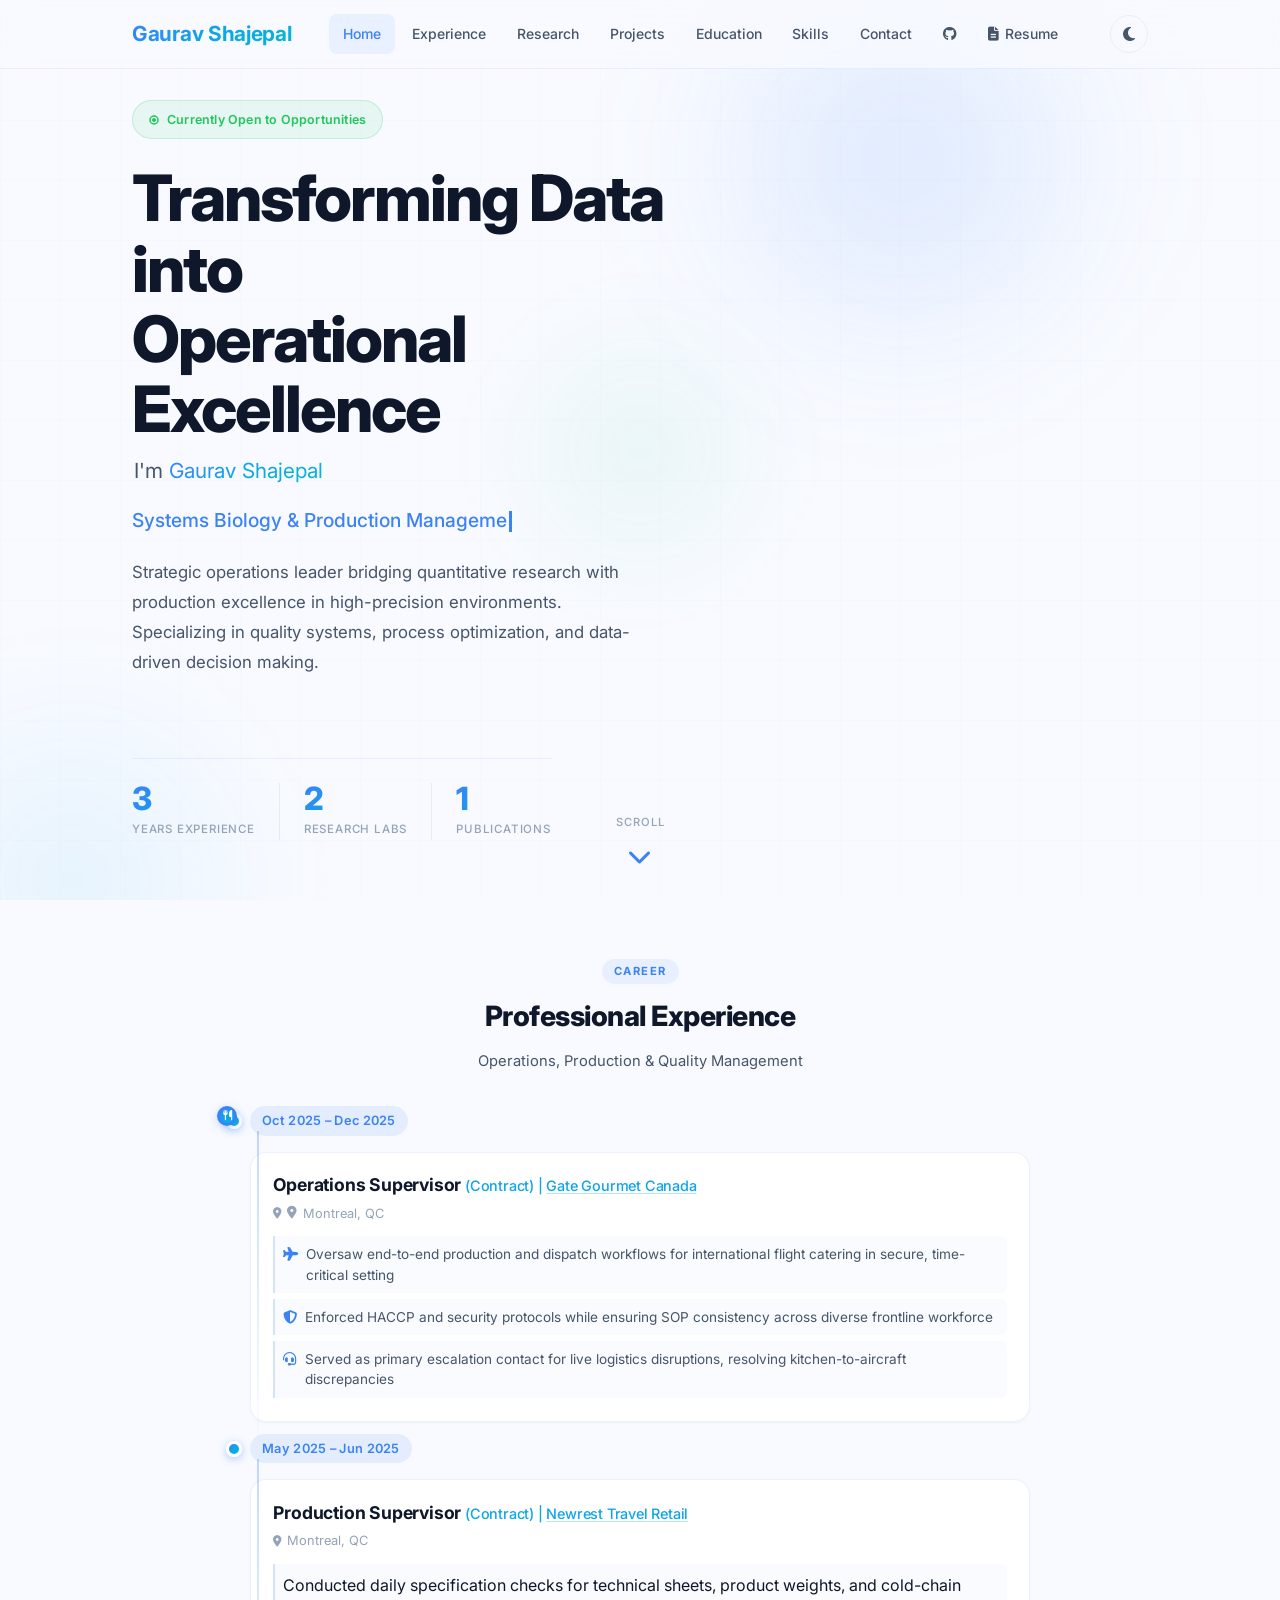
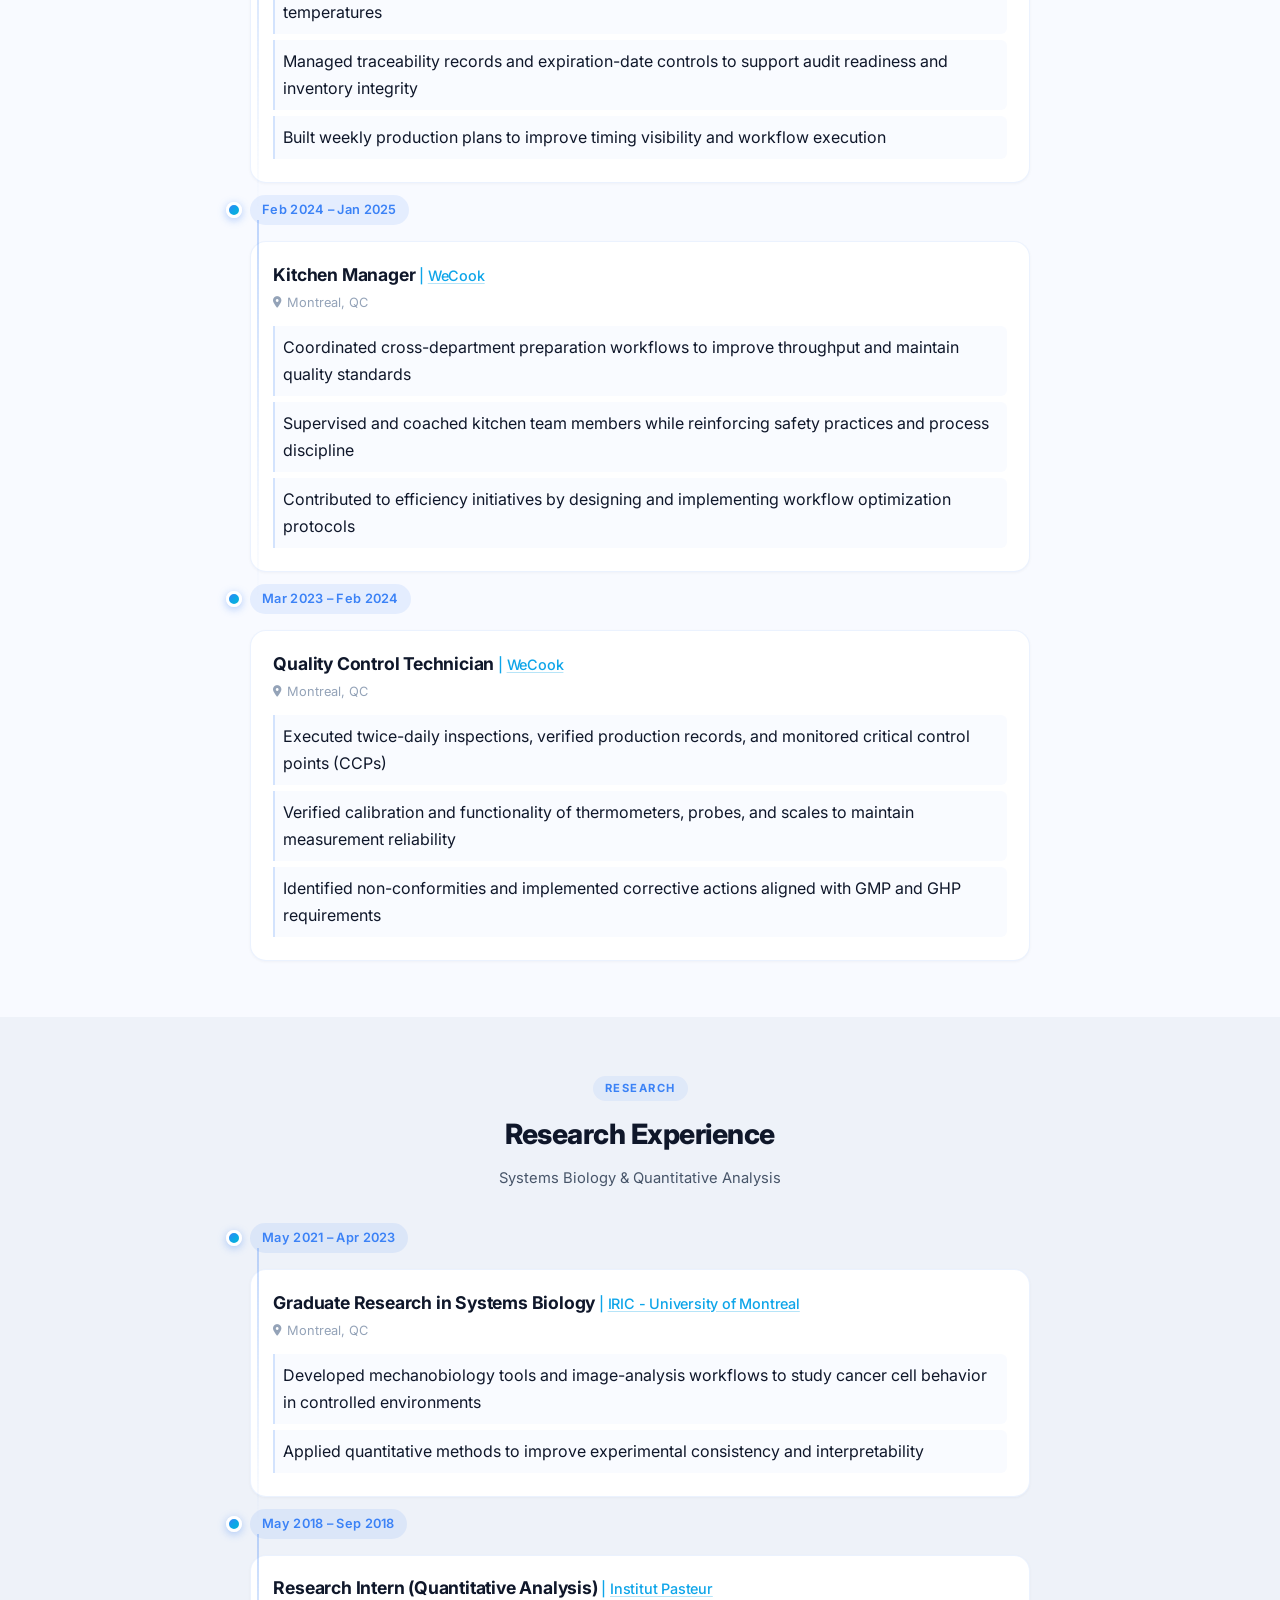
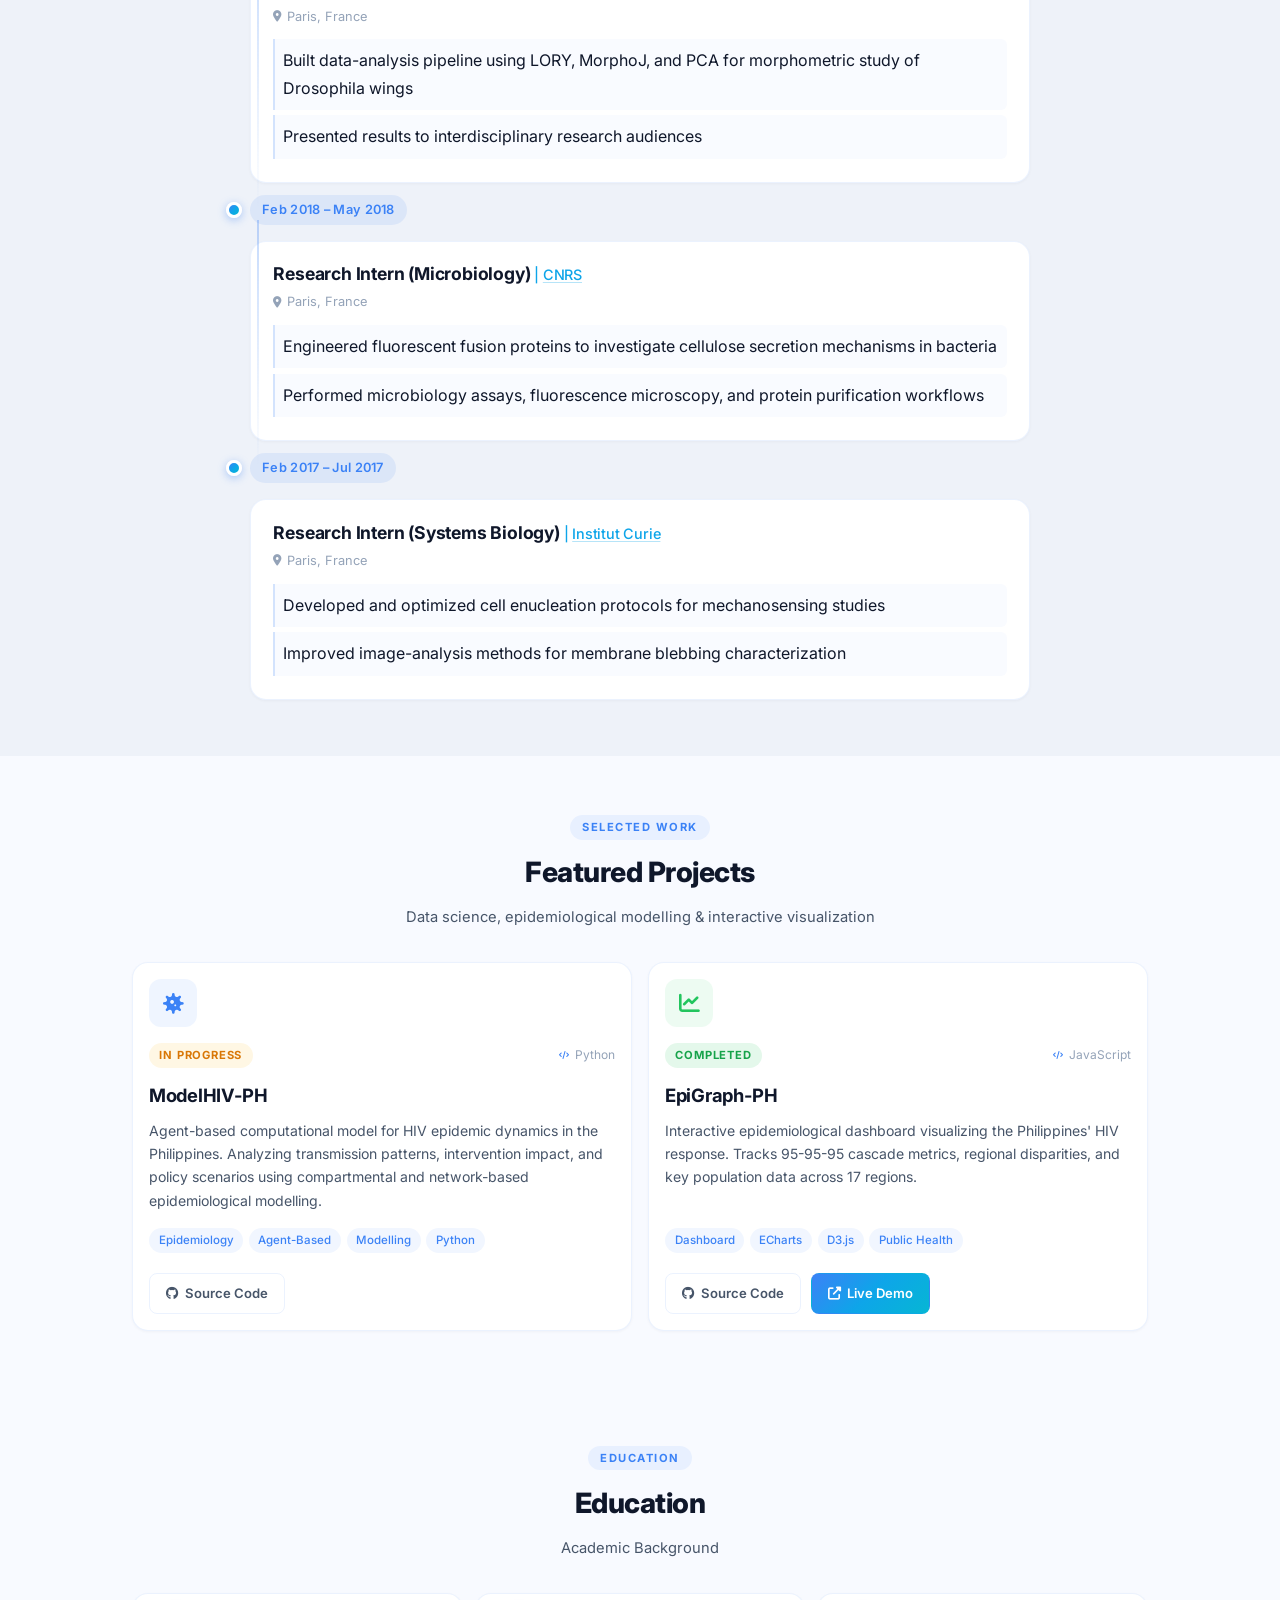
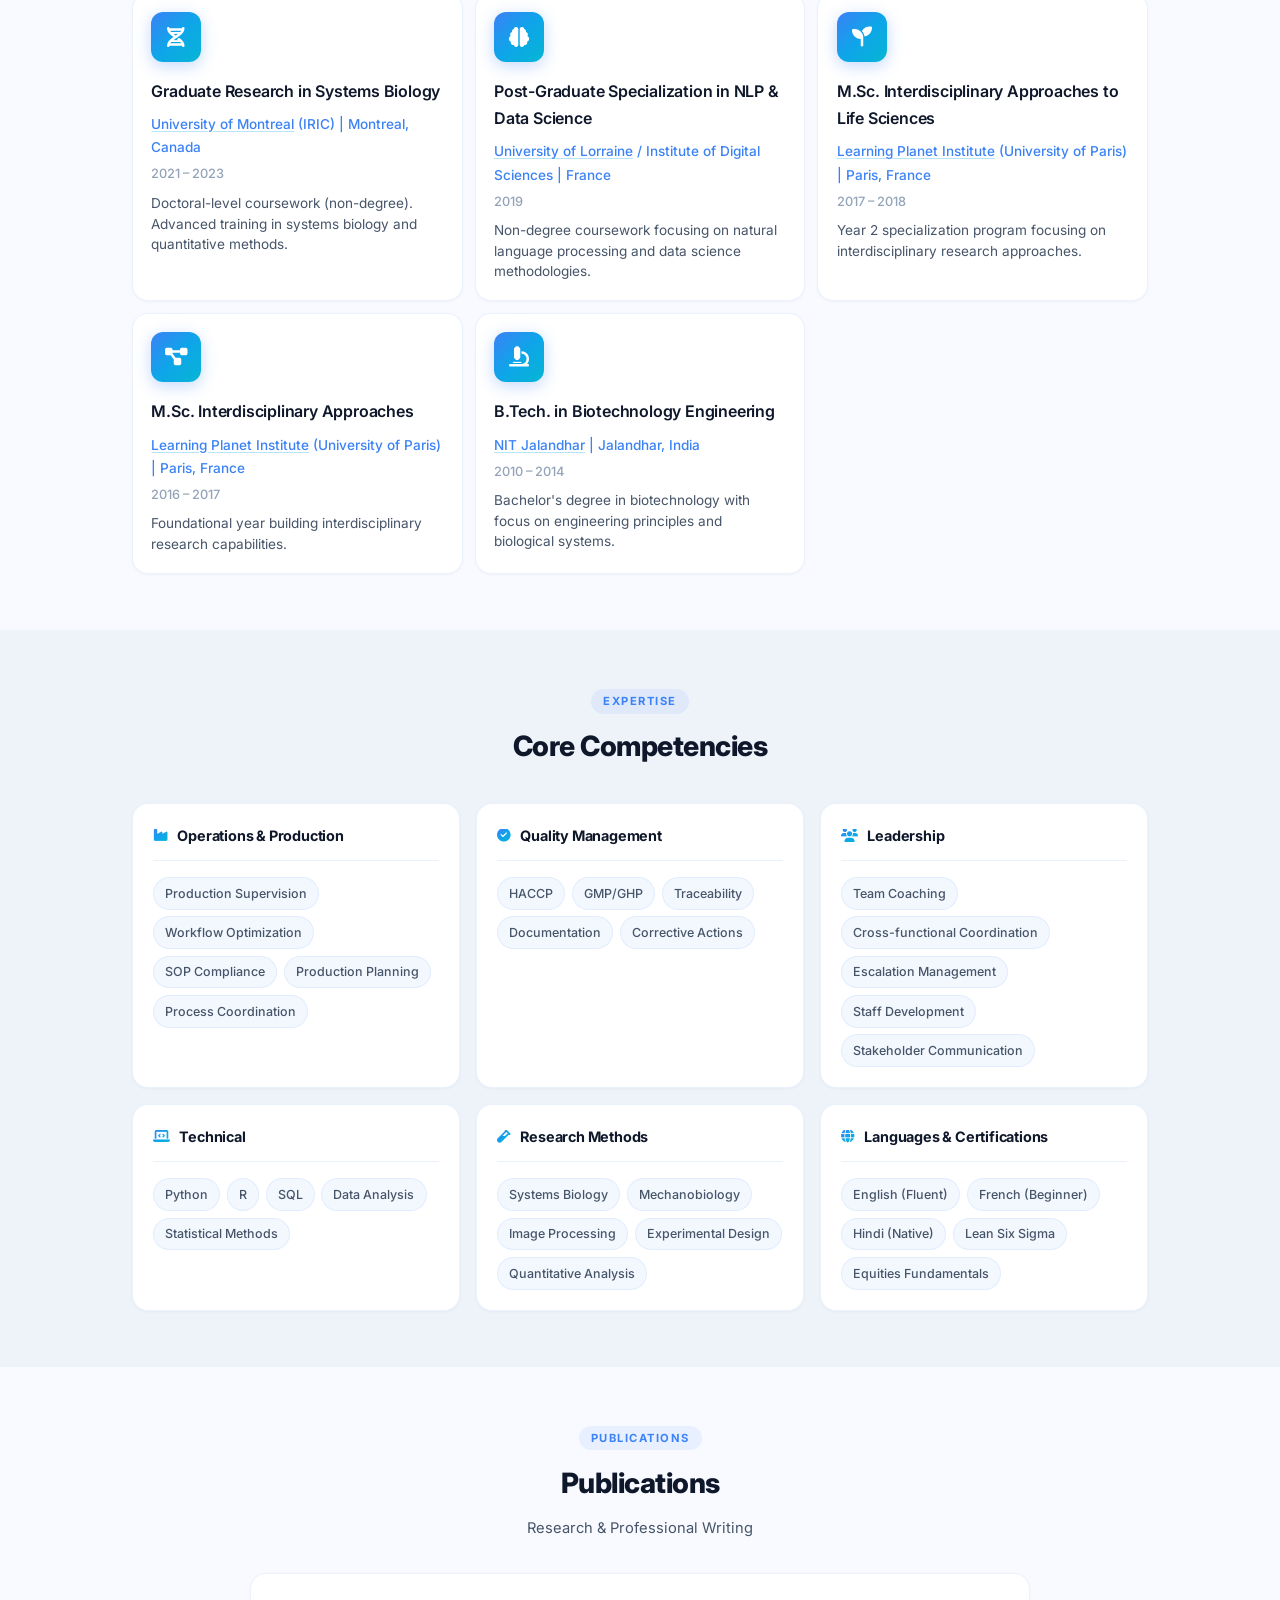
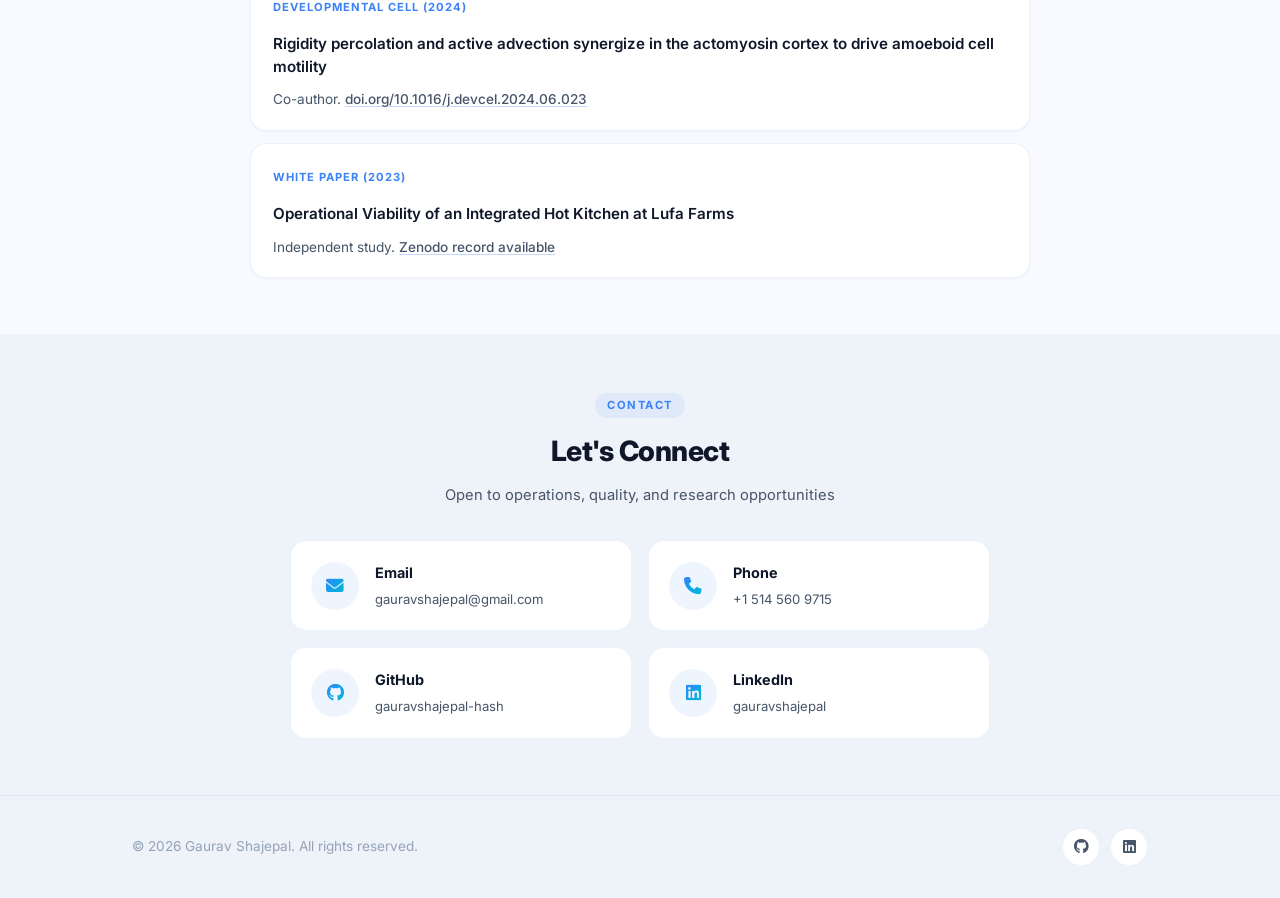
==== commit 5049893e: "Simplify skills: remove percentages, clean 3-column grid with tags" ====
--- a/index.html
+++ b/index.html
@@ -484,141 +484,66 @@
             <div class="section-header reveal">
                 <span class="section-label">Expertise</span>
                 <h2 class="section-title">Core Competencies</h2>
-                <p class="section-subtitle">Professional Skills & Technical Expertise</p>
             </div>
             <div class="skills-container reveal">
-                <div class="skills-column">
-                    <div class="skill-group">
-                        <h3 class="skill-group-title"><i class="fas fa-industry"></i> Operations & Production</h3>
-                        <div class="skill-bar">
-                            <div class="skill-bar-header">
-                                <span>Production Supervision</span>
-                                <span>95%</span>
-                            </div>
-                            <div class="bar-track"><div class="bar-fill" data-width="95"></div></div>
-                        </div>
-                        <div class="skill-bar">
-                            <div class="skill-bar-header">
-                                <span>Workflow Optimization</span>
-                                <span>90%</span>
-                            </div>
-                            <div class="bar-track"><div class="bar-fill" data-width="90"></div></div>
-                        </div>
-                        <div class="skill-bar">
-                            <div class="skill-bar-header">
-                                <span>SOP Compliance</span>
-                                <span>92%</span>
-                            </div>
-                            <div class="bar-track"><div class="bar-fill" data-width="92"></div></div>
-                        </div>
-                    </div>
-                    <div class="skill-group">
-                        <h3 class="skill-group-title"><i class="fas fa-check-circle"></i> Quality Management</h3>
-                        <div class="skill-bar">
-                            <div class="skill-bar-header">
-                                <span>HACCP Compliance</span>
-                                <span>98%</span>
-                            </div>
-                            <div class="bar-track"><div class="bar-fill" data-width="98"></div></div>
-                        </div>
-                        <div class="skill-bar">
-                            <div class="skill-bar-header">
-                                <span>GMP/GHP Standards</span>
-                                <span>95%</span>
-                            </div>
-                            <div class="bar-track"><div class="bar-fill" data-width="95"></div></div>
-                        </div>
-                        <div class="skill-bar">
-                            <div class="skill-bar-header">
-                                <span>Traceability & Documentation</span>
-                                <span>90%</span>
-                            </div>
-                            <div class="bar-track"><div class="bar-fill" data-width="90"></div></div>
-                        </div>
-                    </div>
-                    <div class="skill-group">
-                        <h3 class="skill-group-title"><i class="fas fa-users"></i> Leadership</h3>
-                        <div class="skill-bar">
-                            <div class="skill-bar-header">
-                                <span>Team Coaching & Development</span>
-                                <span>88%</span>
-                            </div>
-                            <div class="bar-track"><div class="bar-fill" data-width="88"></div></div>
-                        </div>
-                        <div class="skill-bar">
-                            <div class="skill-bar-header">
-                                <span>Cross-functional Coordination</span>
-                                <span>90%</span>
-                            </div>
-                            <div class="bar-track"><div class="bar-fill" data-width="90"></div></div>
-                        </div>
-                        <div class="skill-bar">
-                            <div class="skill-bar-header">
-                                <span>Escalation Management</span>
-                                <span>85%</span>
-                            </div>
-                            <div class="bar-track"><div class="bar-fill" data-width="85"></div></div>
-                        </div>
-                    </div>
-                </div>
-                <div class="skills-column">
-                    <div class="skill-group">
-                        <h3 class="skill-group-title"><i class="fas fa-laptop-code"></i> Technical</h3>
-                        <div class="skill-bar">
-                            <div class="skill-bar-header">
-                                <span>Python & R</span>
-                                <span>80%</span>
-                            </div>
-                            <div class="bar-track"><div class="bar-fill" data-width="80"></div></div>
-                        </div>
-                        <div class="skill-bar">
-                            <div class="skill-bar-header">
-                                <span>Data Analysis & Reporting</span>
-                                <span>85%</span>
-                            </div>
-                            <div class="bar-track"><div class="bar-fill" data-width="85"></div></div>
-                        </div>
-                        <div class="skill-bar">
-                            <div class="skill-bar-header">
-                                <span>Statistical Methods</span>
-                                <span>78%</span>
-                            </div>
-                            <div class="bar-track"><div class="bar-fill" data-width="78"></div></div>
-                        </div>
-                    </div>
-                    <div class="skill-group">
-                        <h3 class="skill-group-title"><i class="fas fa-vial"></i> Research Methods</h3>
-                        <div class="skill-bar">
-                            <div class="skill-bar-header">
-                                <span>Systems Biology</span>
-                                <span>90%</span>
-                            </div>
-                            <div class="bar-track"><div class="bar-fill" data-width="90"></div></div>
-                        </div>
-                        <div class="skill-bar">
-                            <div class="skill-bar-header">
-                                <span>Image Processing & Analysis</span>
-                                <span>85%</span>
-                            </div>
-                            <div class="bar-track"><div class="bar-fill" data-width="85"></div></div>
-                        </div>
-                        <div class="skill-bar">
-                            <div class="skill-bar-header">
-                                <span>Experimental Design</span>
-                                <span>88%</span>
-                            </div>
-                            <div class="bar-track"><div class="bar-fill" data-width="88"></div></div>
-                        </div>
-                    </div>
-                    <div class="skill-group">
-                        <h3 class="skill-group-title"><i class="fas fa-globe"></i> Languages & Certifications</h3>
-                        <div class="skill-tags-inline">
-                            <span class="skill-pill">English (Fluent)</span>
-                            <span class="skill-pill">French (Beginner)</span>
-                            <span class="skill-pill">Hindi (Native)</span>
-                            <span class="skill-pill accent">Lean Six Sigma</span>
-                            <span class="skill-pill accent">Equities Fundamentals</span>
-                        </div>
+                <div class="skill-group">
+                    <h3 class="skill-group-title"><i class="fas fa-industry"></i> Operations & Production</h3>
+                    <div class="skill-list">
+                        <span>Production Supervision</span>
+                        <span>Workflow Optimization</span>
+                        <span>SOP Compliance</span>
+                        <span>Production Planning</span>
+                        <span>Process Coordination</span>
+                    </div>
+                </div>
+                <div class="skill-group">
+                    <h3 class="skill-group-title"><i class="fas fa-check-circle"></i> Quality Management</h3>
+                    <div class="skill-list">
+                        <span>HACCP</span>
+                        <span>GMP/GHP</span>
+                        <span>Traceability</span>
+                        <span>Documentation</span>
+                        <span>Corrective Actions</span>
+                    </div>
+                </div>
+                <div class="skill-group">
+                    <h3 class="skill-group-title"><i class="fas fa-users"></i> Leadership</h3>
+                    <div class="skill-list">
+                        <span>Team Coaching</span>
+                        <span>Cross-functional Coordination</span>
+                        <span>Escalation Management</span>
+                        <span>Staff Development</span>
+                        <span>Stakeholder Communication</span>
+                    </div>
+                </div>
+                <div class="skill-group">
+                    <h3 class="skill-group-title"><i class="fas fa-laptop-code"></i> Technical</h3>
+                    <div class="skill-list">
+                        <span>Python</span>
+                        <span>R</span>
+                        <span>SQL</span>
+                        <span>Data Analysis</span>
+                        <span>Statistical Methods</span>
+                    </div>
+                </div>
+                <div class="skill-group">
+                    <h3 class="skill-group-title"><i class="fas fa-vial"></i> Research Methods</h3>
+                    <div class="skill-list">
+                        <span>Systems Biology</span>
+                        <span>Mechanobiology</span>
+                        <span>Image Processing</span>
+                        <span>Experimental Design</span>
+                        <span>Quantitative Analysis</span>
+                    </div>
+                </div>
+                <div class="skill-group">
+                    <h3 class="skill-group-title"><i class="fas fa-globe"></i> Languages & Certifications</h3>
+                    <div class="skill-list">
+                        <span>English (Fluent)</span>
+                        <span>French (Beginner)</span>
+                        <span>Hindi (Native)</span>
+                        <span>Lean Six Sigma</span>
+                        <span>Equities Fundamentals</span>
                     </div>
                 </div>
             </div>
--- a/css/style.css
+++ b/css/style.css
@@ -1064,20 +1064,14 @@
 /* ==================== SKILLS ==================== */
 .skills-container {
     display: grid;
-    grid-template-columns: 1fr 1fr;
-    gap: 2rem;
-}
-
-.skills-column {
-    display: flex;
-    flex-direction: column;
-    gap: 1.75rem;
+    grid-template-columns: repeat(3, 1fr);
+    gap: 1rem;
 }
 
 .skill-group {
     background: var(--card-bg);
     border-radius: var(--radius-lg);
-    padding: 1.5rem;
+    padding: 1.25rem;
     border: 1px solid var(--card-border);
     box-shadow: var(--shadow-sm);
 }
@@ -1086,11 +1080,13 @@
     display: flex;
     align-items: center;
     gap: 0.6rem;
-    font-size: 0.95rem;
+    font-size: 0.9rem;
     font-weight: 700;
-    margin-bottom: 1.25rem;
+    margin-bottom: 1rem;
     color: var(--text-primary);
     letter-spacing: -0.2px;
+    padding-bottom: 0.75rem;
+    border-bottom: 1px solid var(--card-border);
 }
 
 .skill-group-title i {
@@ -1101,65 +1097,33 @@
     background-clip: text;
 }
 
-.skill-bar {
-    margin-bottom: 1rem;
-}
-
-.skill-bar:last-child {
-    margin-bottom: 0;
-}
-
-.skill-bar-header {
-    display: flex;
-    justify-content: space-between;
-    align-items: center;
-    margin-bottom: 0.4rem;
-    font-size: 0.82rem;
-    color: var(--text-secondary);
-}
-
-.skill-bar-header span:last-child {
-    font-weight: 600;
-    color: var(--accent-primary);
-    font-family: var(--mono);
-    font-size: 0.75rem;
-}
-
-.bar-track {
-    height: 6px;
-    background: rgba(59, 130, 246, 0.08);
-    border-radius: 100px;
-    overflow: hidden;
-}
-
-.bar-fill {
-    height: 100%;
-    width: 0;
-    border-radius: 100px;
-    background: var(--accent-gradient);
-    transition: width 1.2s cubic-bezier(0.25, 0.46, 0.45, 0.94);
-}
-
-.skill-tags-inline {
+.skill-list {
     display: flex;
     flex-wrap: wrap;
-    gap: 0.5rem;
-}
-
-.skill-pill {
+    gap: 0.4rem;
+}
+
+.skill-list span {
     font-size: 0.78rem;
-    padding: 0.35rem 0.8rem;
+    padding: 0.3rem 0.7rem;
     background: rgba(59, 130, 246, 0.06);
     color: var(--text-secondary);
     border-radius: 100px;
+    font-weight: 500;
     border: 1px solid var(--card-border);
-    font-weight: 500;
-}
-
-.skill-pill.accent {
-    background: rgba(59, 130, 246, 0.1);
+    transition: all 0.2s ease;
+}
+
+.skill-list span:hover {
+    background: rgba(59, 130, 246, 0.12);
     color: var(--accent-primary);
     border-color: rgba(59, 130, 246, 0.2);
+}
+
+@media (max-width: 968px) {
+    .skills-container {
+        grid-template-columns: repeat(2, 1fr);
+    }
 }
 
 @media (max-width: 768px) {
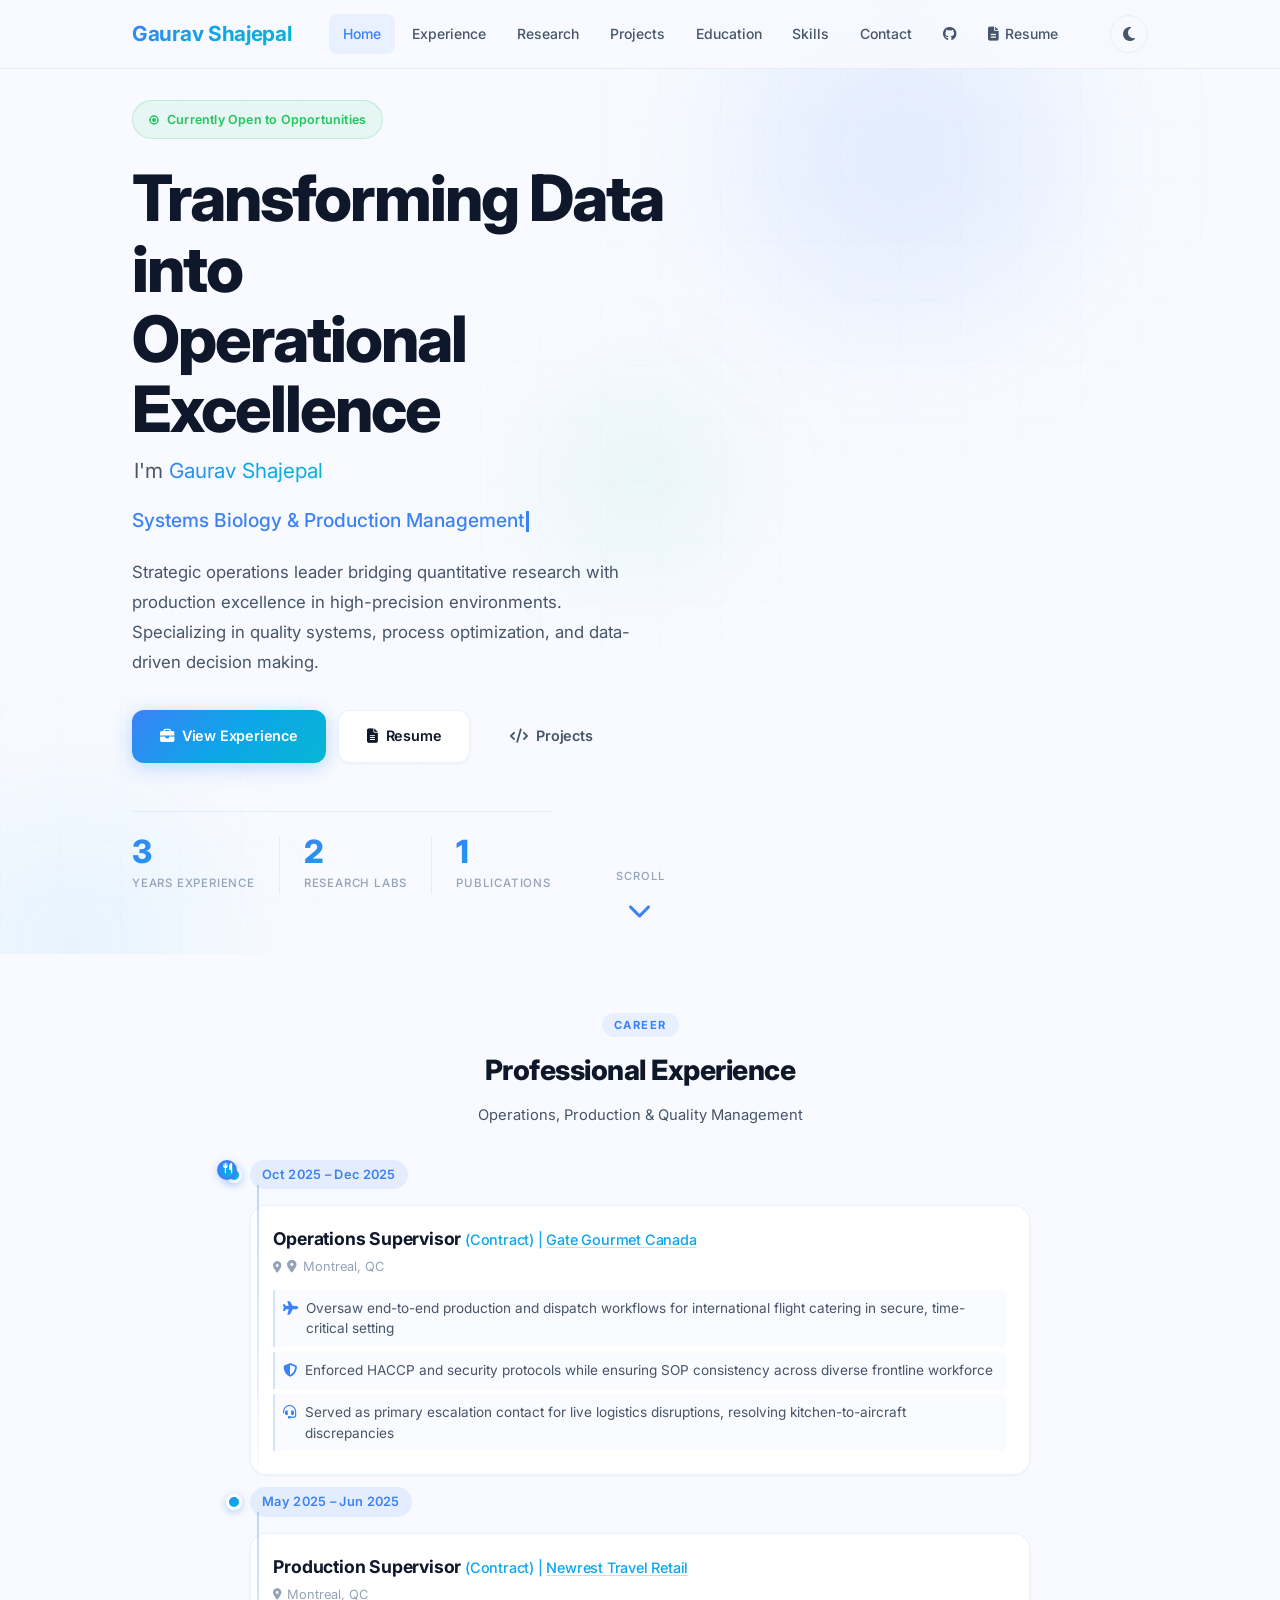
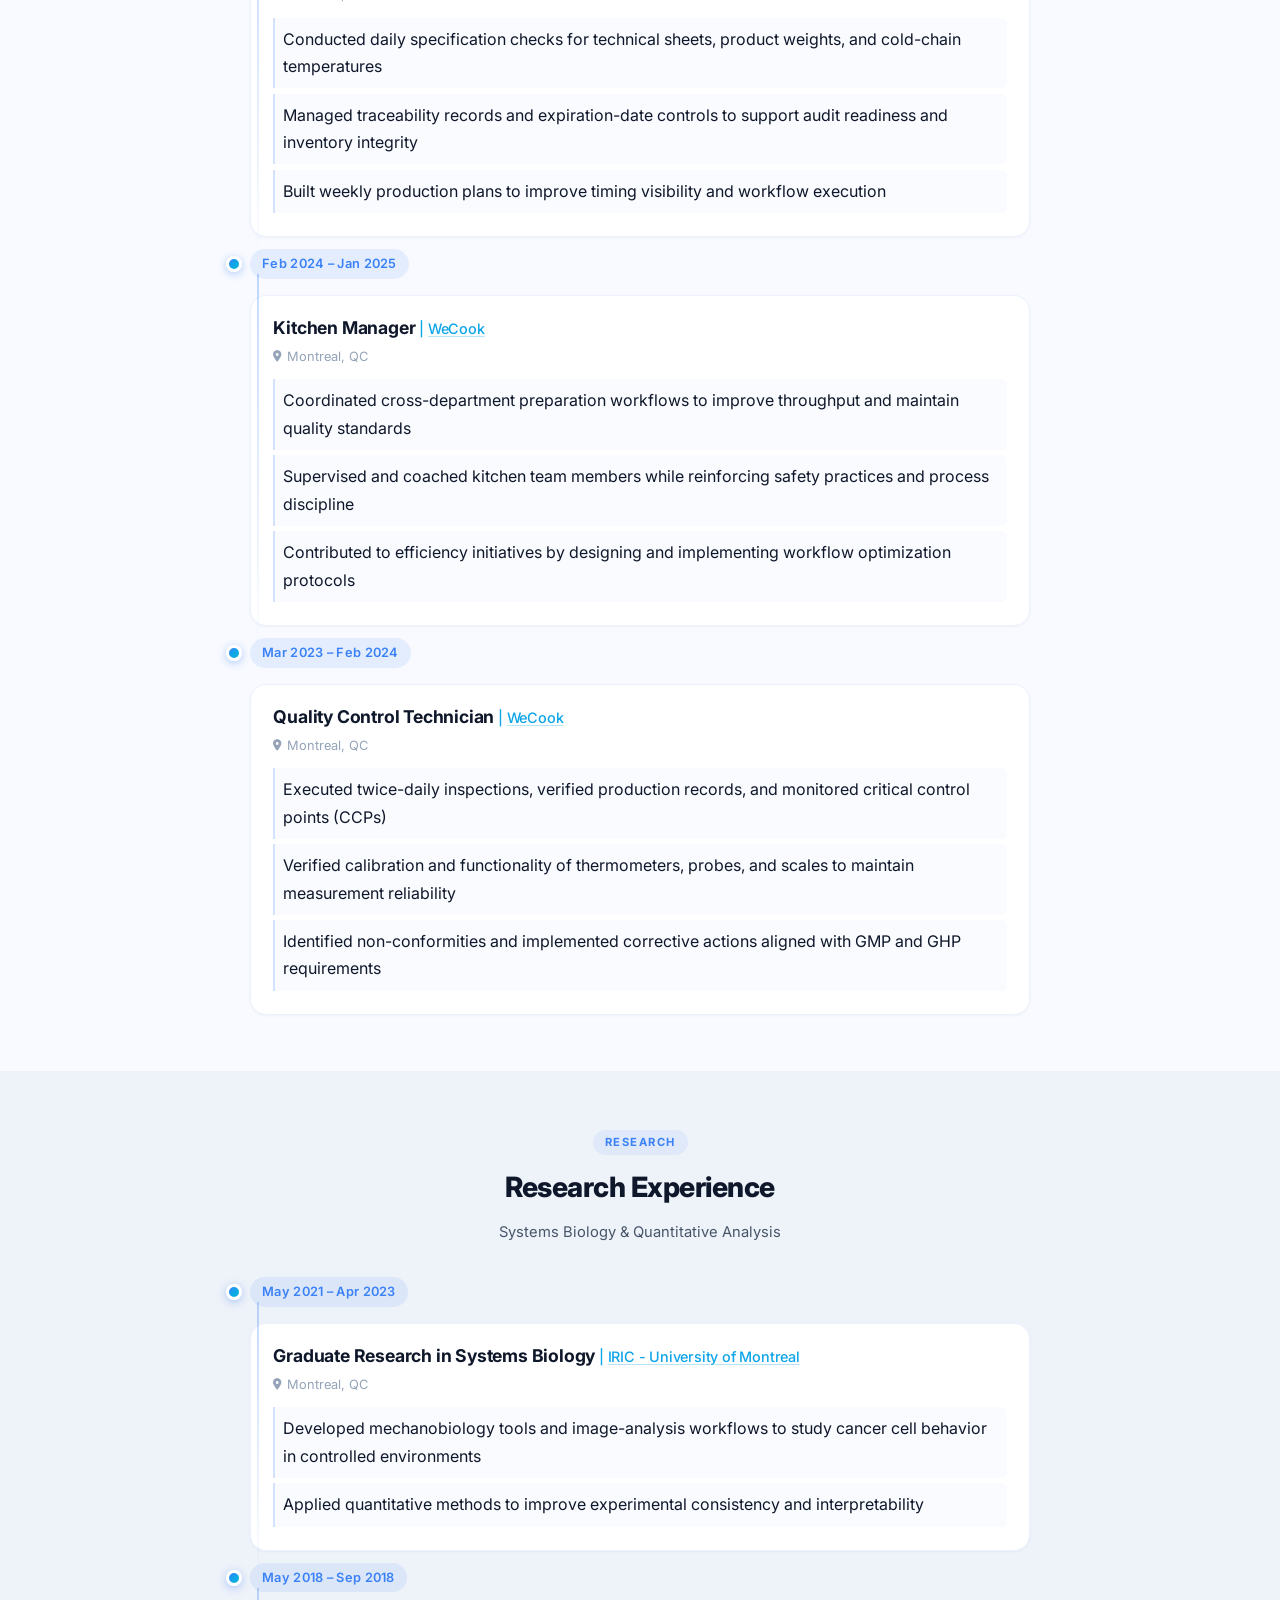
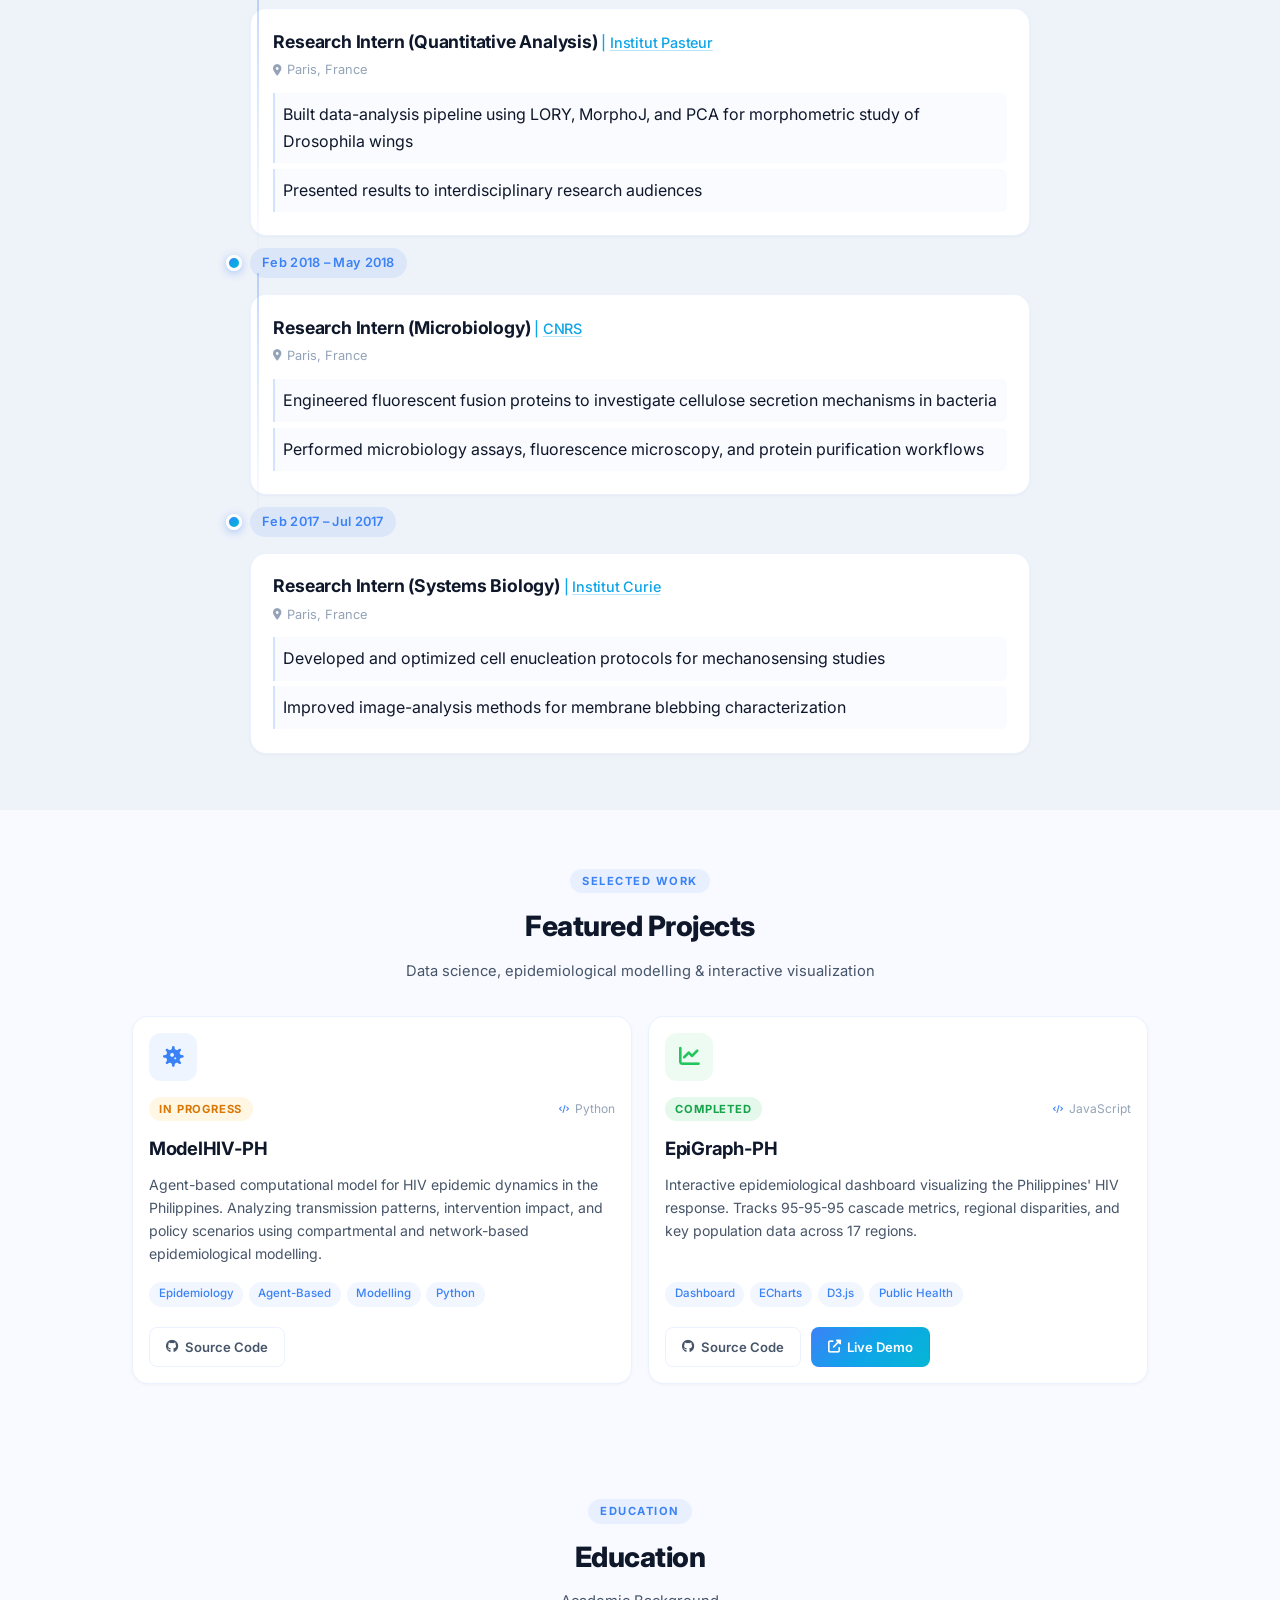
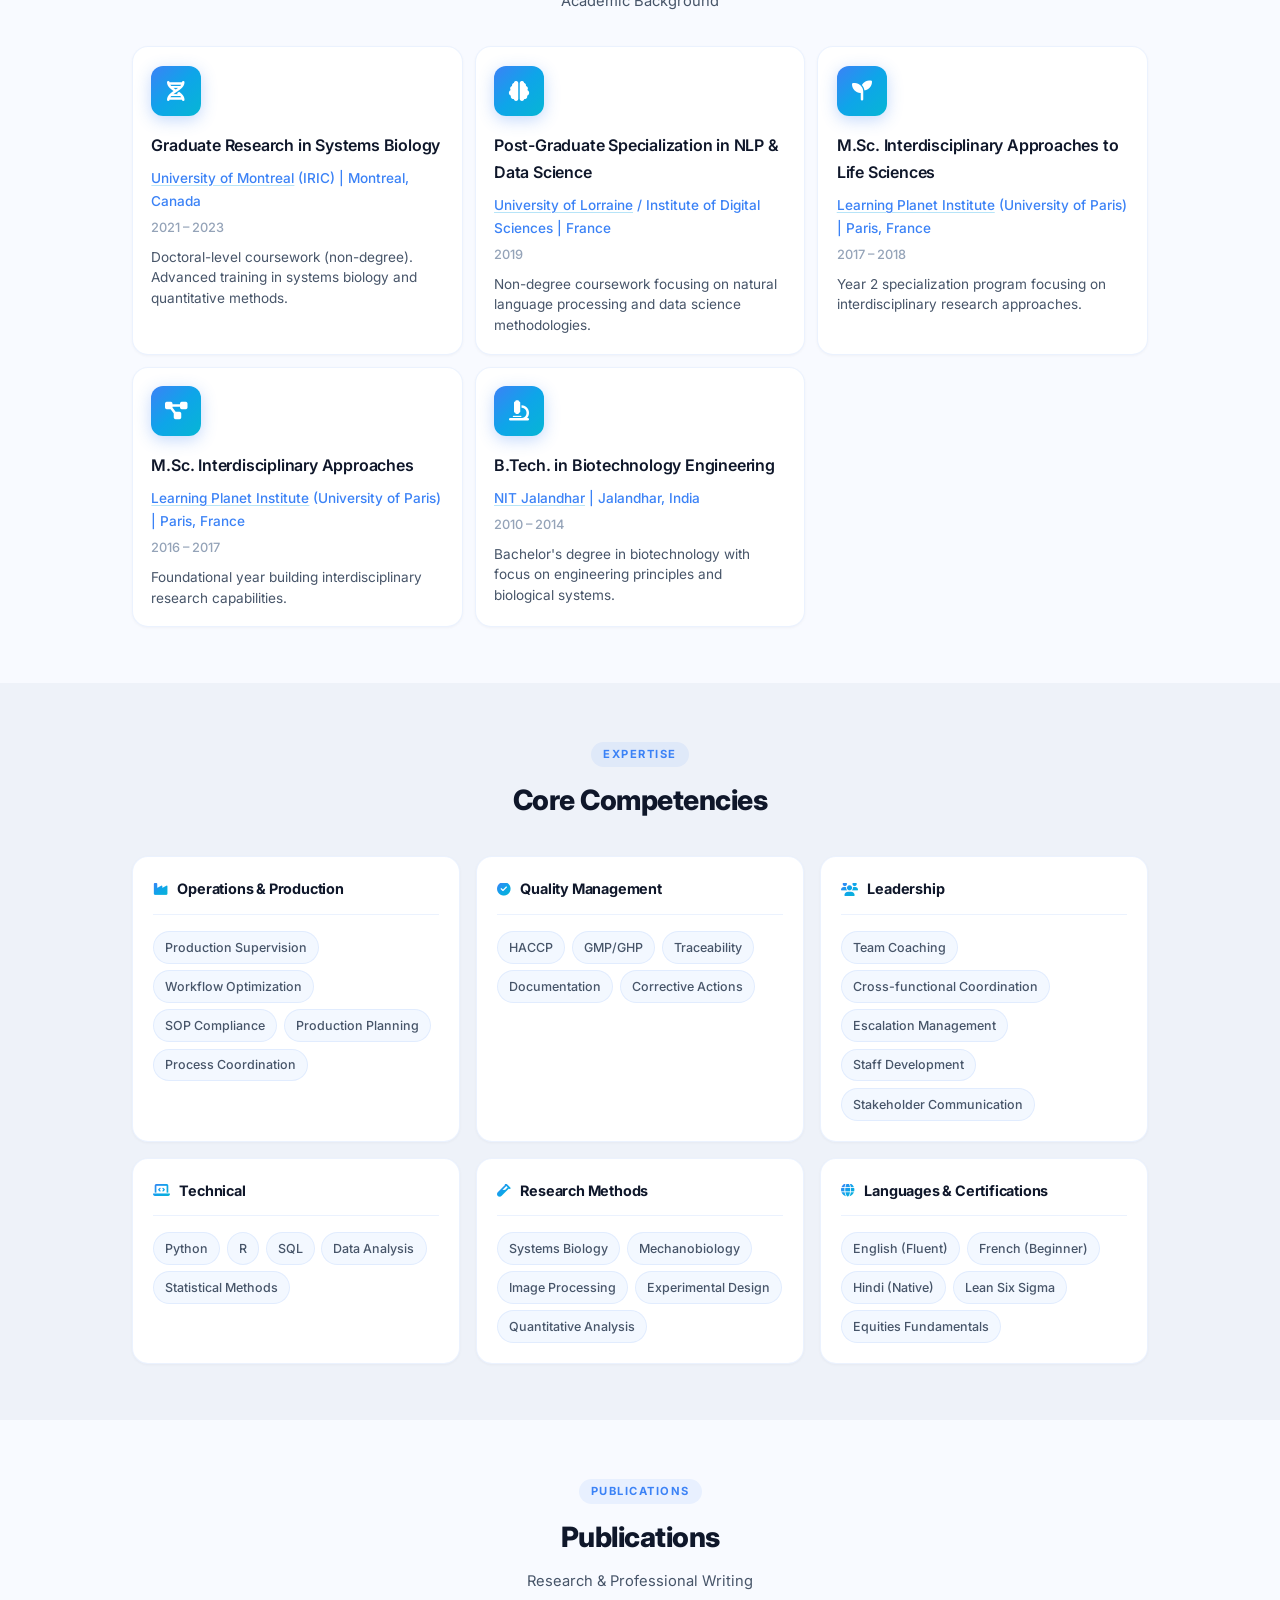
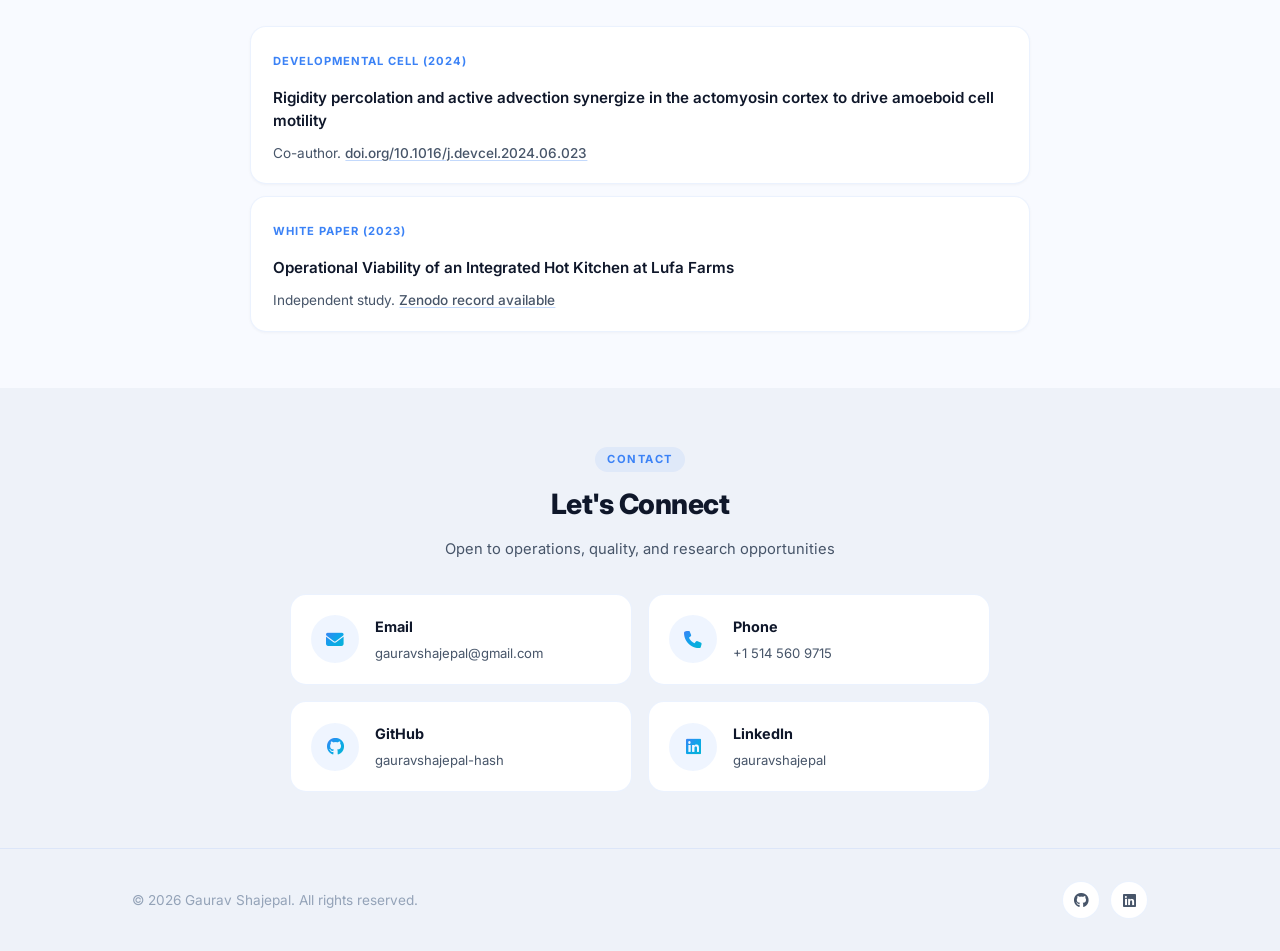
==== commit 434f26b6: "Fix hero: add missing buttons (View Experience, Resume, Projects)" ====
--- a/index.html
+++ b/index.html
@@ -98,8 +98,16 @@
                         Strategic operations leader bridging quantitative research with production excellence in high-precision environments. Specializing in quality systems, process optimization, and data-driven decision making.
                     </p>
                     
-                                        <div class="hero-buttons">
-                        <!-- Primary action button will go here when needed -->
+                    <div class="hero-buttons">
+                        <a href="#experience" class="btn btn-primary">
+                            <i class="fas fa-briefcase"></i> View Experience
+                        </a>
+                        <a href="resume.html" class="btn btn-secondary">
+                            <i class="fas fa-file-alt"></i> Resume
+                        </a>
+                        <a href="#projects" class="btn btn-outline">
+                            <i class="fas fa-code"></i> Projects
+                        </a>
                     </div>
                     
                     <div class="hero-stats">
--- a/css/style.css
+++ b/css/style.css
@@ -264,8 +264,21 @@
 
 .btn-secondary:hover {
     border-color: var(--accent-primary);
-    transform: translateY(-2px);
+    color: var(--accent-primary);
+    transform: translateY(-3px);
     box-shadow: var(--shadow);
+}
+
+.btn-outline {
+    background: transparent;
+    color: var(--text-secondary);
+    border: 1.5px solid var(--card-border);
+}
+
+.btn-outline:hover {
+    border-color: var(--accent-primary);
+    color: var(--accent-primary);
+    background: rgba(59, 130, 246, 0.04);
 }
 
 /* ==================== HERO SECTION ==================== */
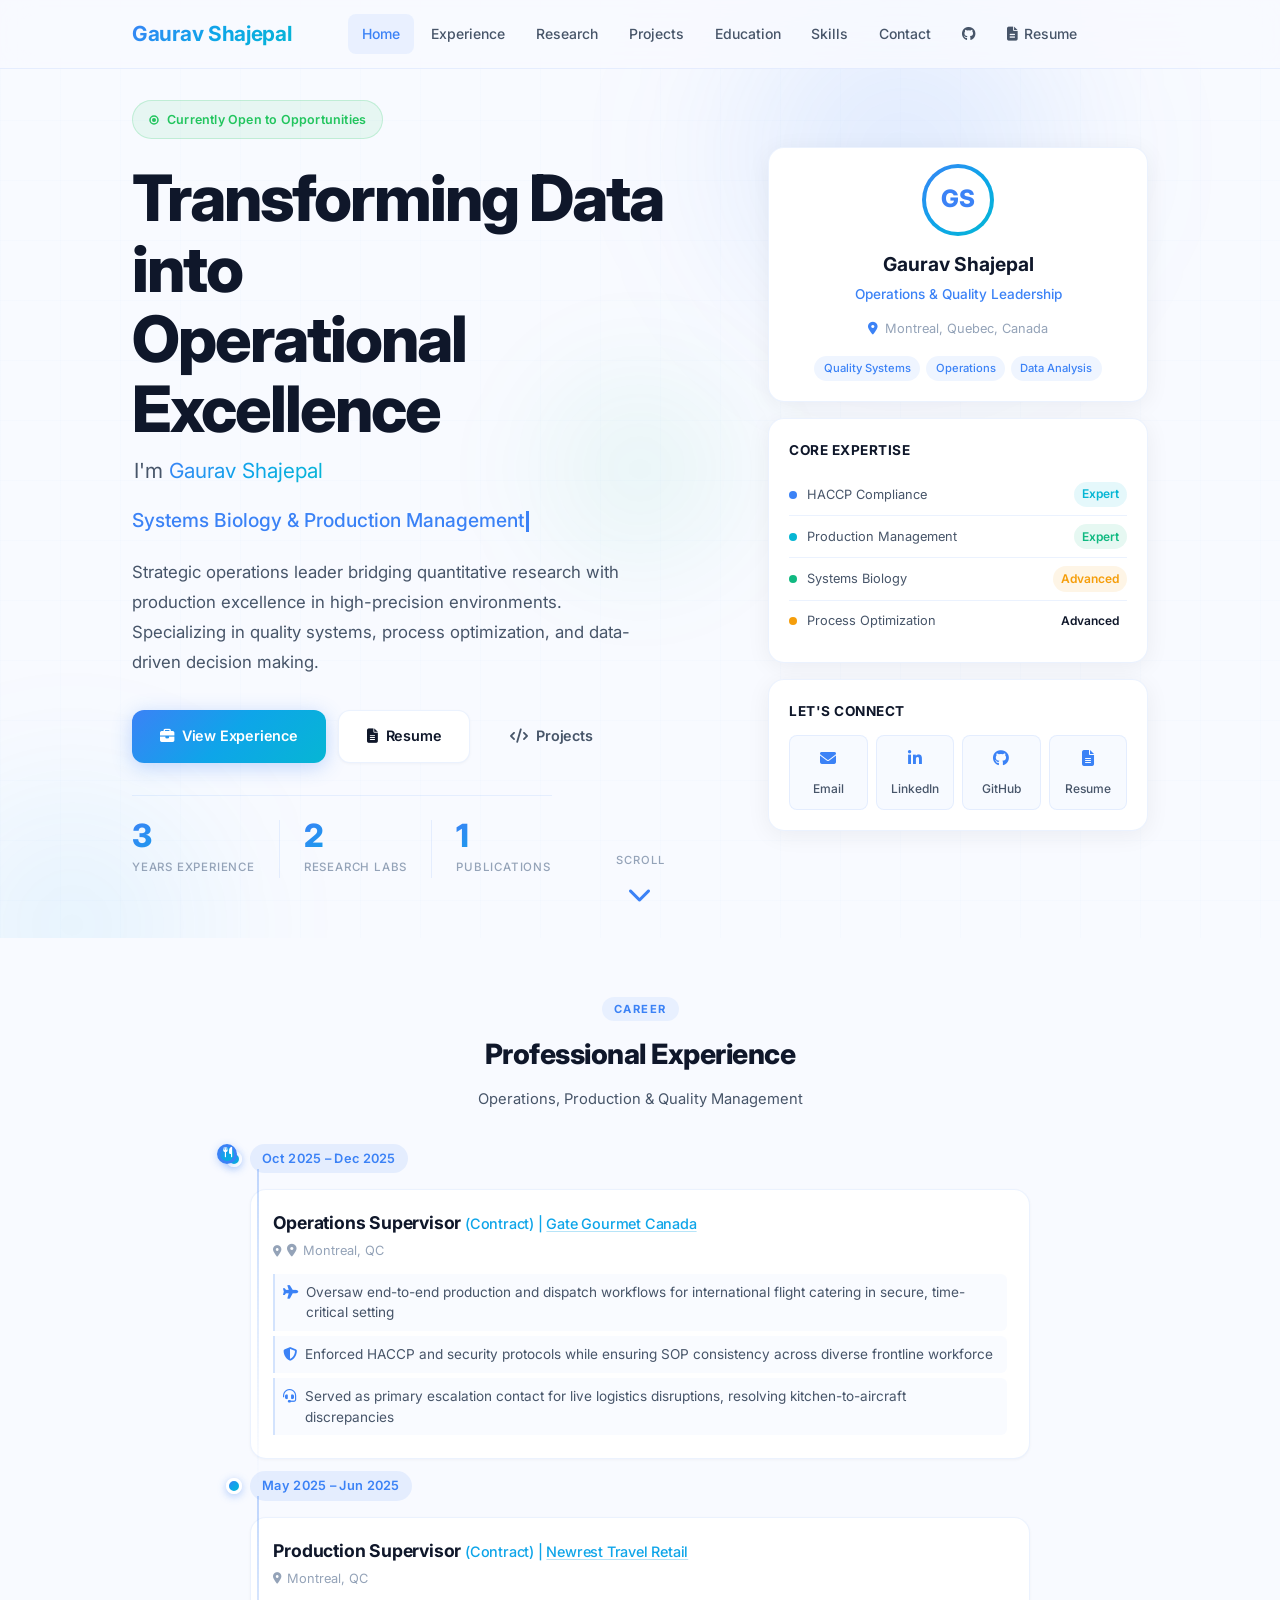
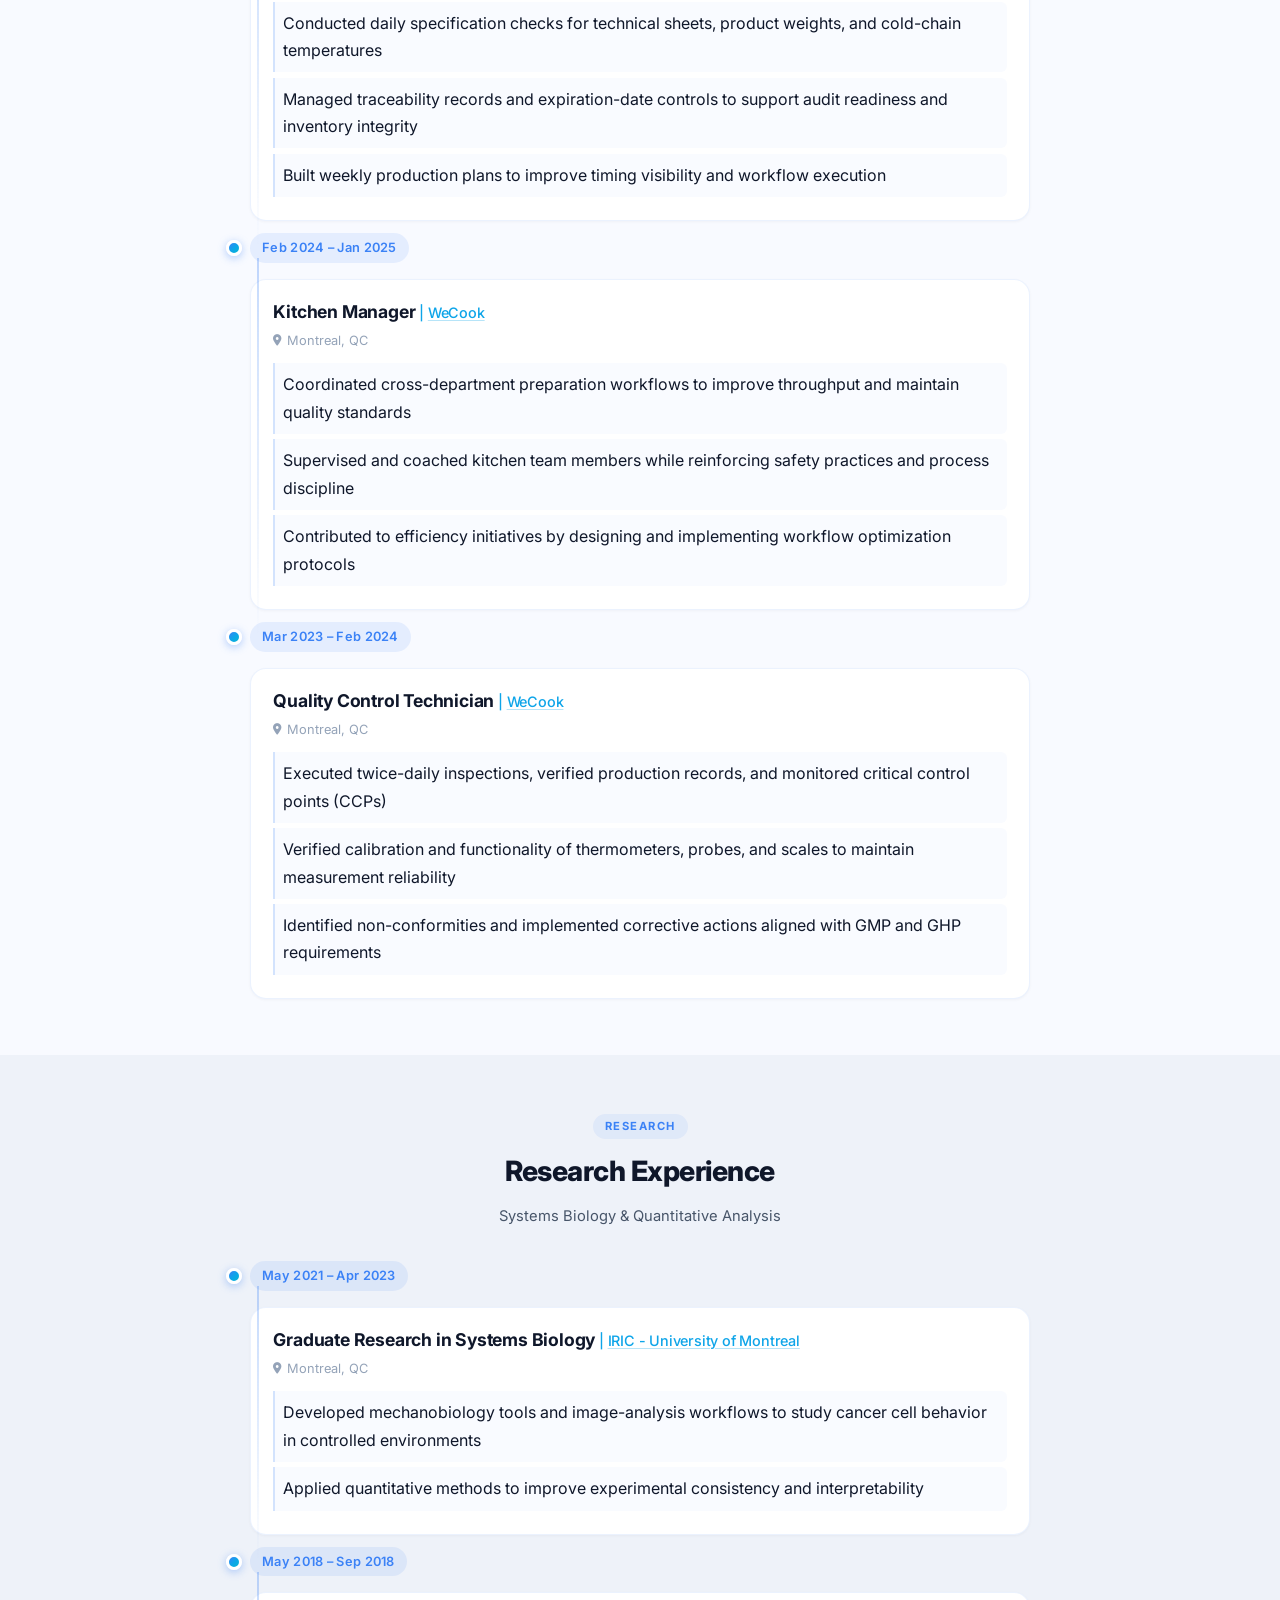
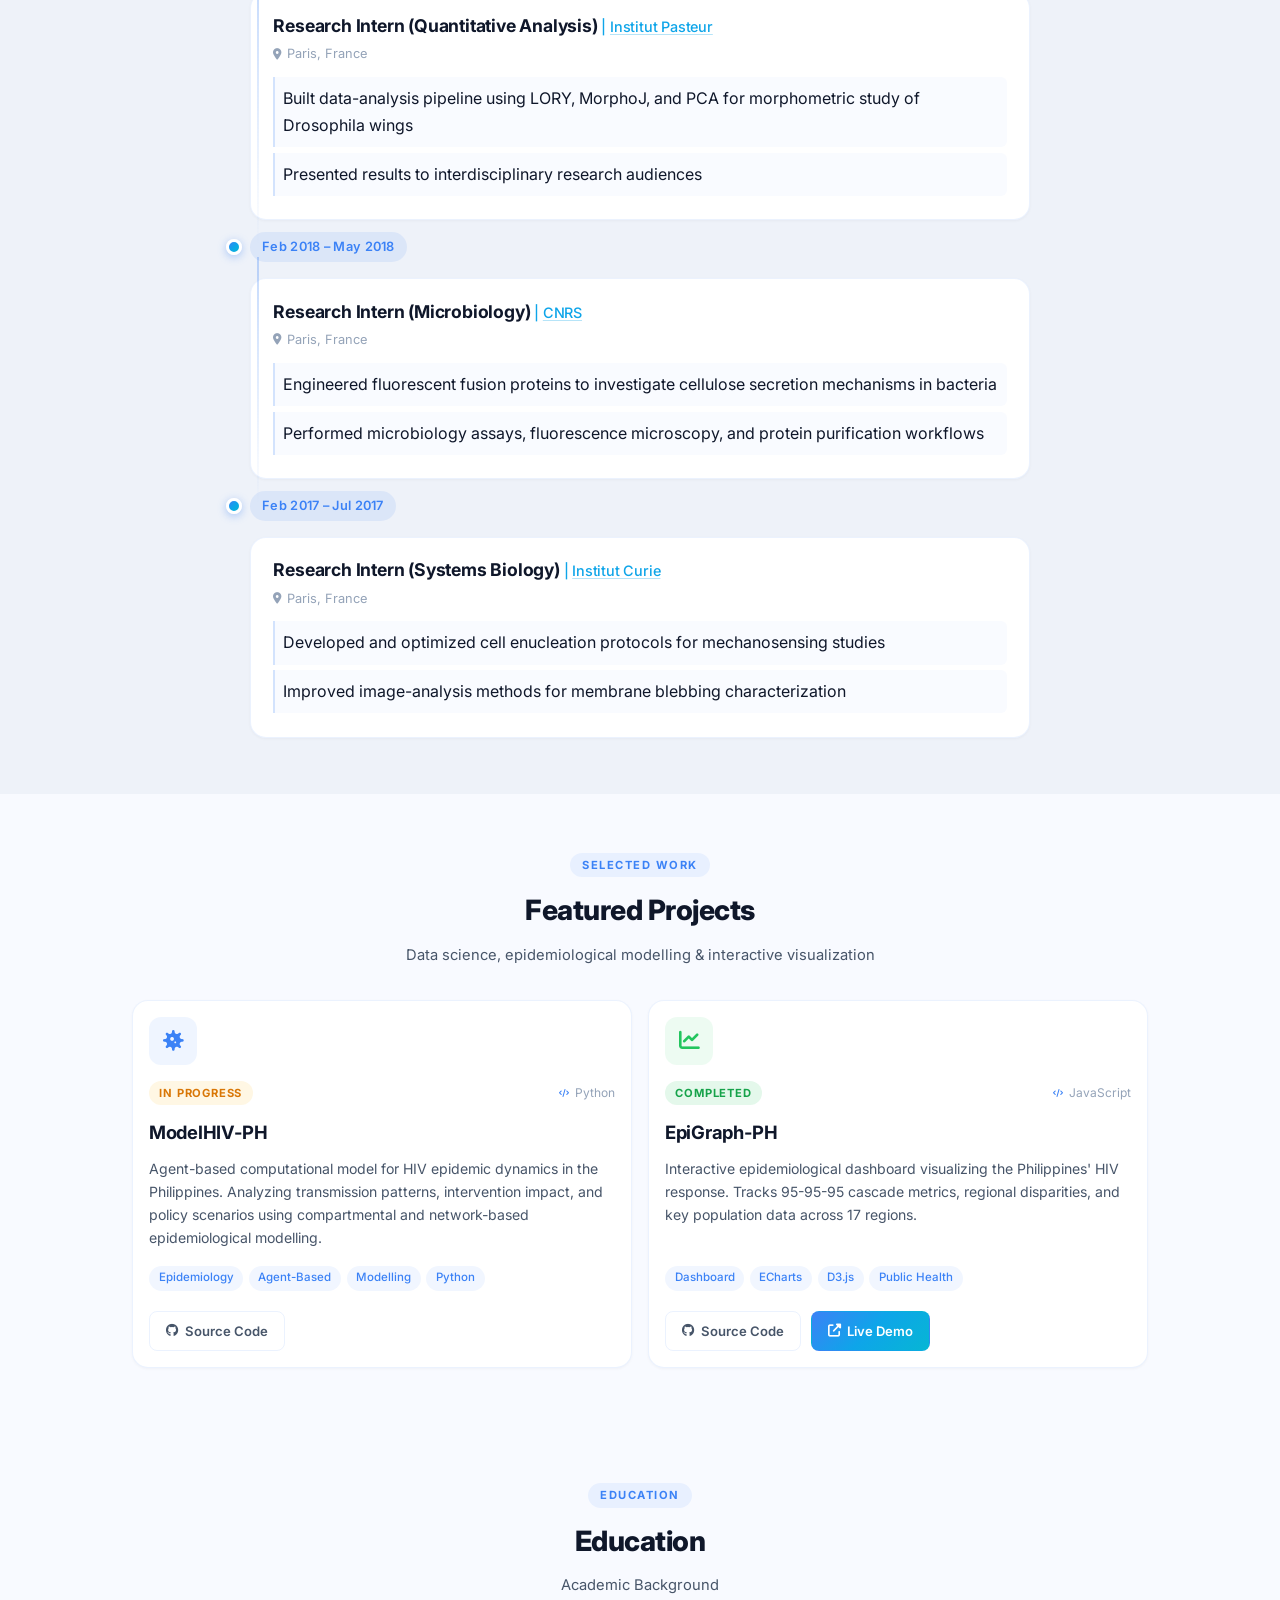
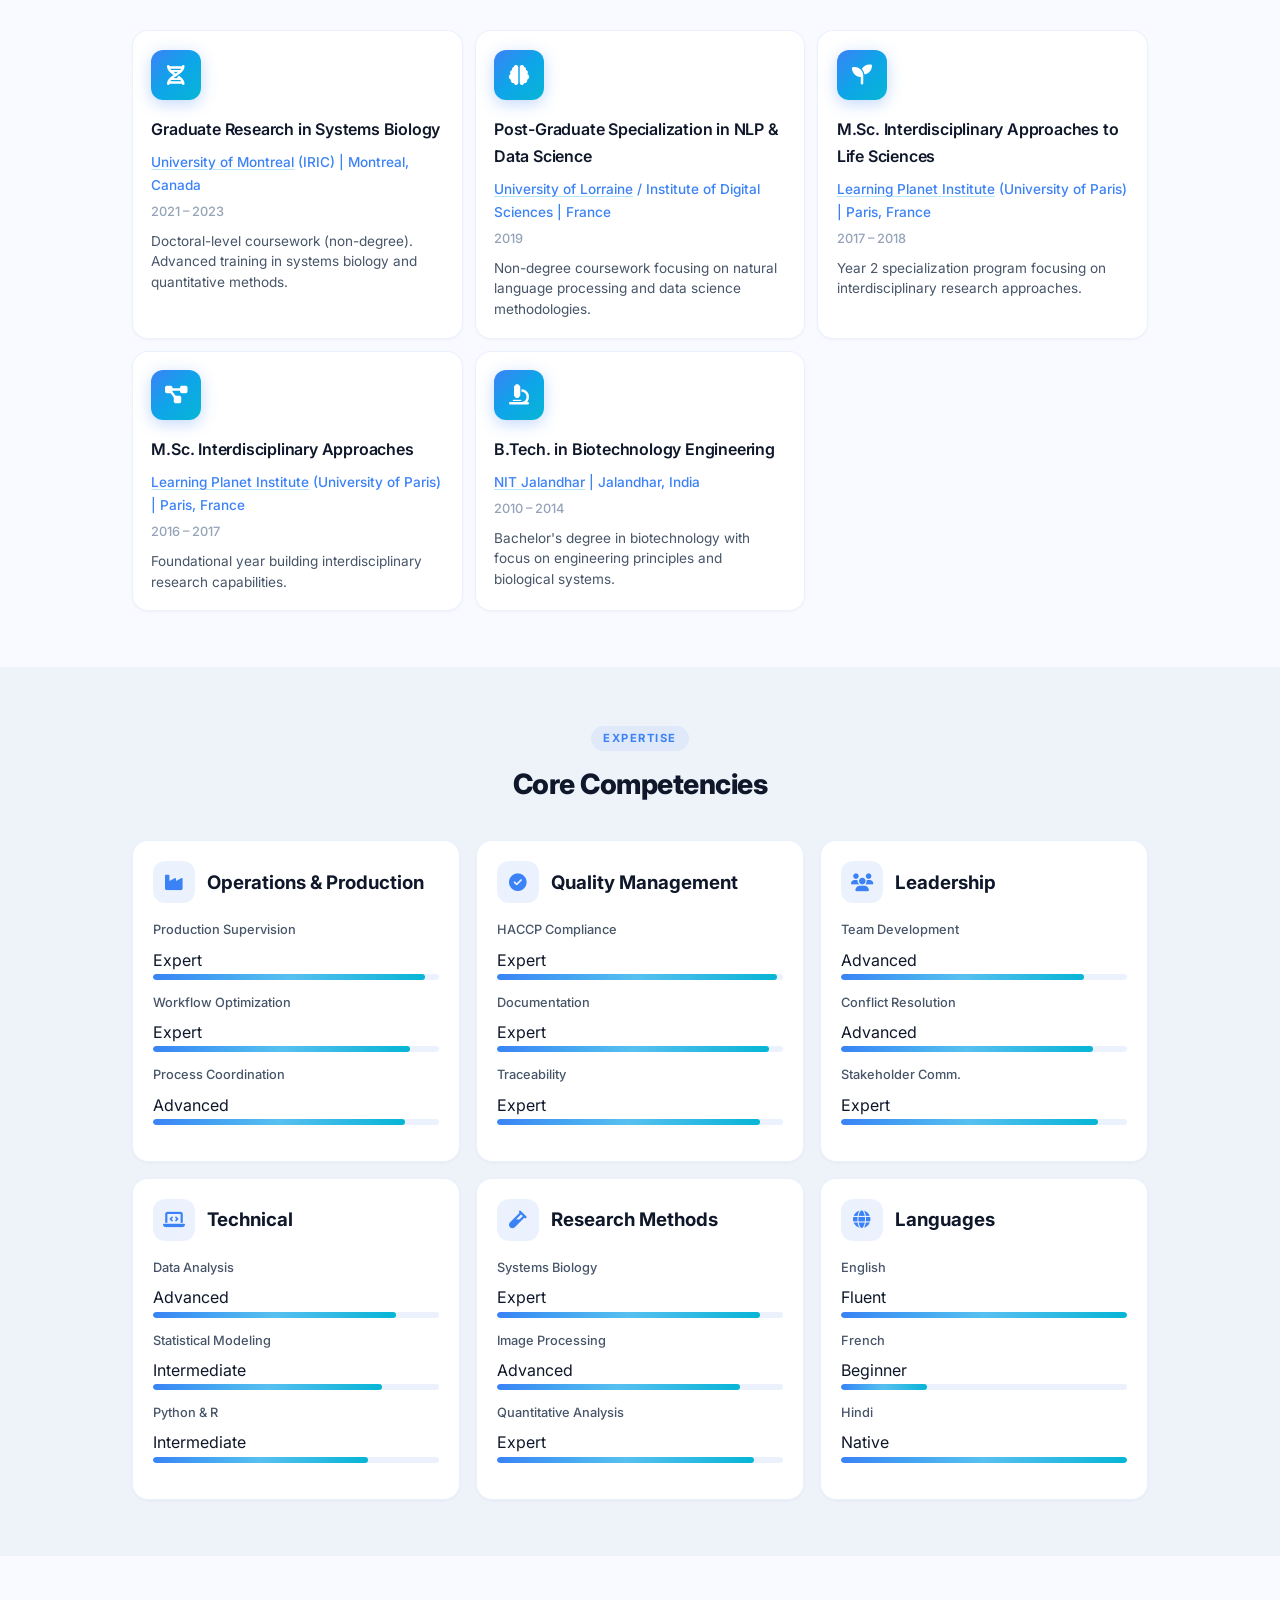
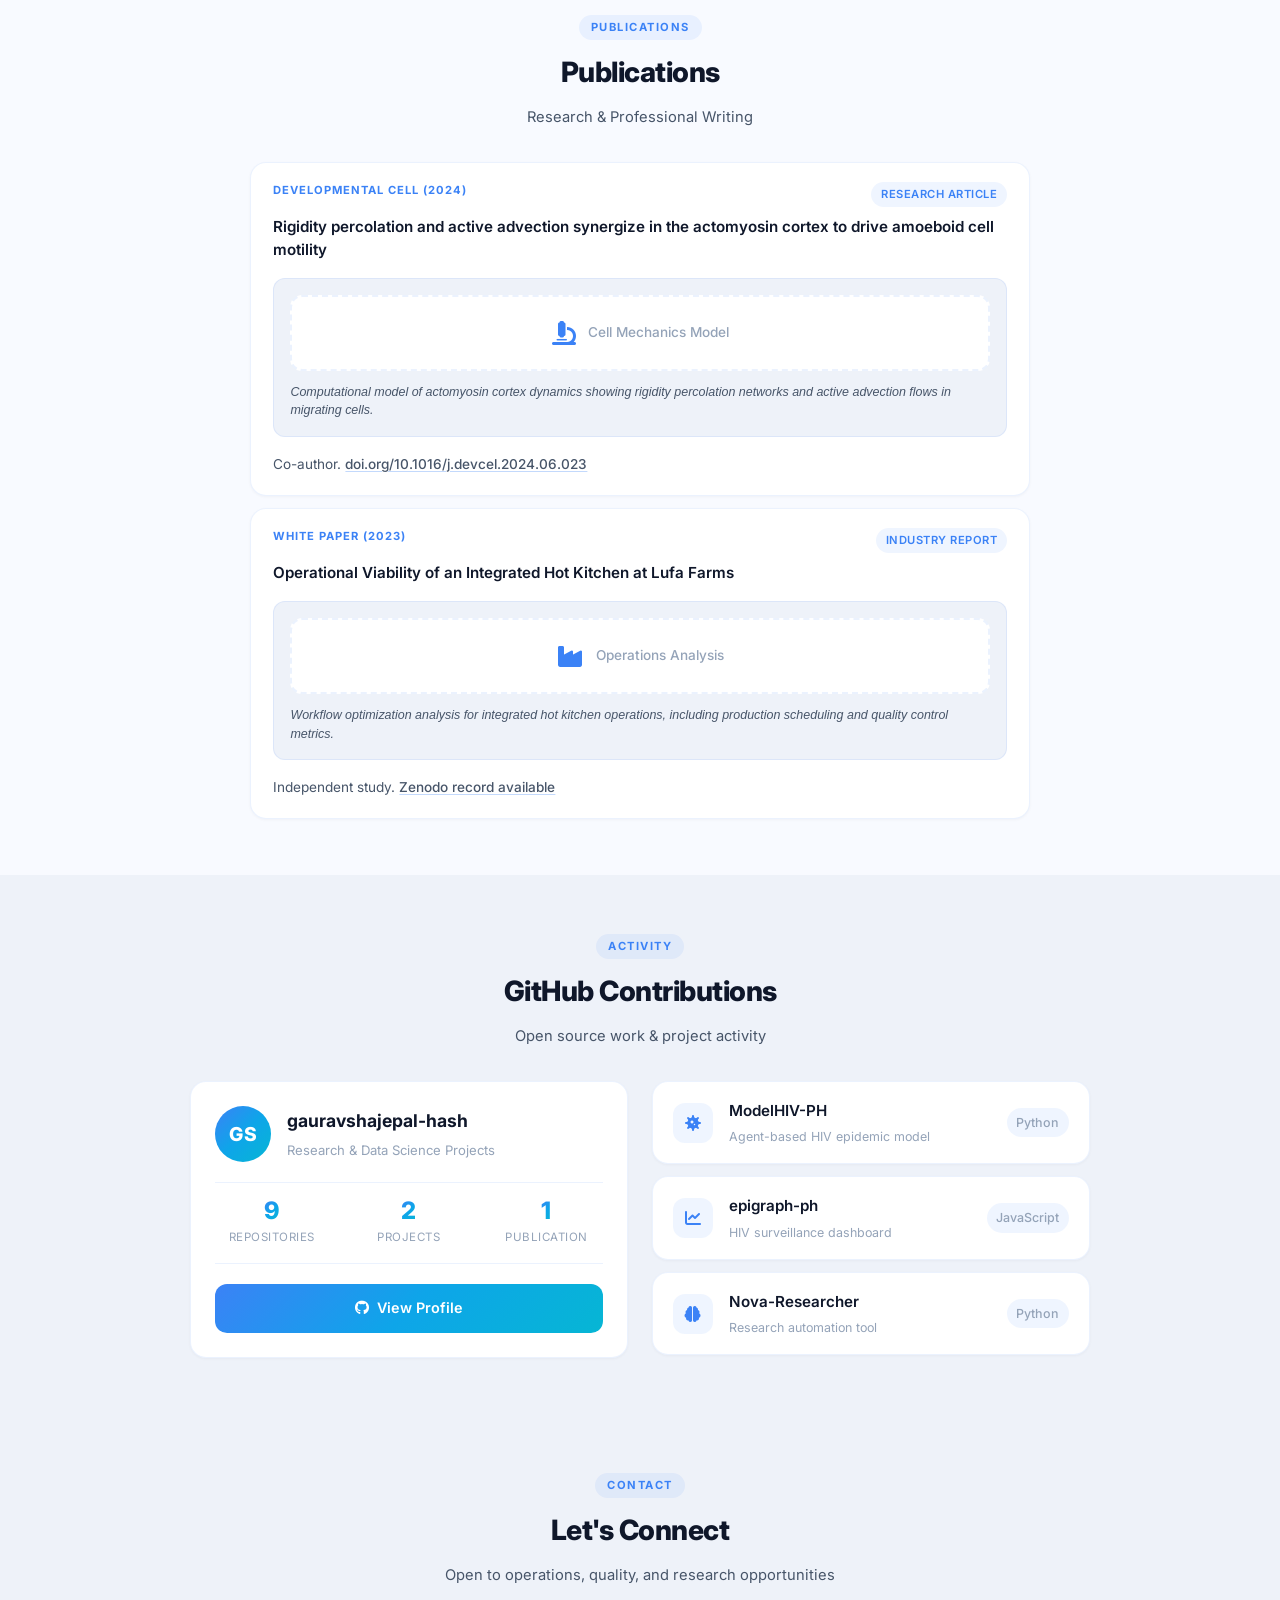
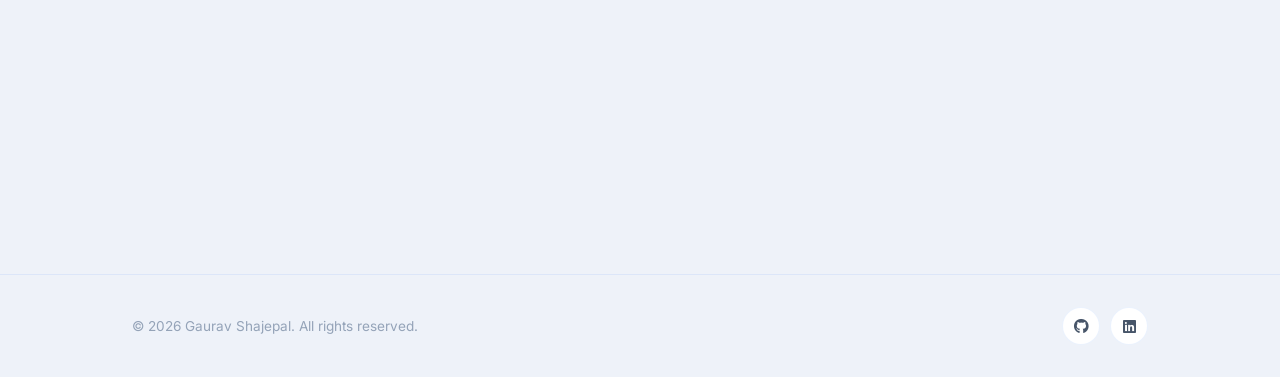
==== commit 036e432f: "Major update: Remove dark mode, fix CSS errors, add animations, GitHub section, publication figures" ====
--- a/index.html
+++ b/index.html
@@ -48,10 +48,6 @@
                 </a>
             </div>
             <div style="display:flex;align-items:center;gap:0.5rem;">
-                <button class="theme-toggle" id="themeToggle" aria-label="Toggle theme">
-                    <i class="fas fa-moon"></i>
-                    <i class="fas fa-sun"></i>
-                </button>
                 <button class="mobile-menu-btn" id="mobileMenuBtn">
                     <i class="fas fa-bars"></i>
                 </button>
@@ -495,63 +491,189 @@
             </div>
             <div class="skills-container reveal">
                 <div class="skill-group">
-                    <h3 class="skill-group-title"><i class="fas fa-industry"></i> Operations & Production</h3>
-                    <div class="skill-list">
-                        <span>Production Supervision</span>
-                        <span>Workflow Optimization</span>
-                        <span>SOP Compliance</span>
-                        <span>Production Planning</span>
-                        <span>Process Coordination</span>
+                    <div class="skill-category-header">
+                        <div class="skill-icon">
+                            <i class="fas fa-industry"></i>
+                        </div>
+                        <h3>Operations & Production</h3>
+                    </div>
+                    <div class="skill-bars">
+                        <div class="skill-bar">
+                            <div class="skill-bar-header">
+                                <span>Production Supervision</span>
+                                <span>Expert</span>
+                            </div>
+                            <div class="bar-track"><div class="bar-fill" data-width="95"></div></div>
+                        </div>
+                        <div class="skill-bar">
+                            <div class="skill-bar-header">
+                                <span>Workflow Optimization</span>
+                                <span>Expert</span>
+                            </div>
+                            <div class="bar-track"><div class="bar-fill" data-width="90"></div></div>
+                        </div>
+                        <div class="skill-bar">
+                            <div class="skill-bar-header">
+                                <span>Process Coordination</span>
+                                <span>Advanced</span>
+                            </div>
+                            <div class="bar-track"><div class="bar-fill" data-width="88"></div></div>
+                        </div>
                     </div>
                 </div>
                 <div class="skill-group">
-                    <h3 class="skill-group-title"><i class="fas fa-check-circle"></i> Quality Management</h3>
-                    <div class="skill-list">
-                        <span>HACCP</span>
-                        <span>GMP/GHP</span>
-                        <span>Traceability</span>
-                        <span>Documentation</span>
-                        <span>Corrective Actions</span>
+                    <div class="skill-category-header">
+                        <div class="skill-icon">
+                            <i class="fas fa-check-circle"></i>
+                        </div>
+                        <h3>Quality Management</h3>
+                    </div>
+                    <div class="skill-bars">
+                        <div class="skill-bar">
+                            <div class="skill-bar-header">
+                                <span>HACCP Compliance</span>
+                                <span>Expert</span>
+                            </div>
+                            <div class="bar-track"><div class="bar-fill" data-width="98"></div></div>
+                        </div>
+                        <div class="skill-bar">
+                            <div class="skill-bar-header">
+                                <span>Documentation</span>
+                                <span>Expert</span>
+                            </div>
+                            <div class="bar-track"><div class="bar-fill" data-width="95"></div></div>
+                        </div>
+                        <div class="skill-bar">
+                            <div class="skill-bar-header">
+                                <span>Traceability</span>
+                                <span>Expert</span>
+                            </div>
+                            <div class="bar-track"><div class="bar-fill" data-width="92"></div></div>
+                        </div>
                     </div>
                 </div>
                 <div class="skill-group">
-                    <h3 class="skill-group-title"><i class="fas fa-users"></i> Leadership</h3>
-                    <div class="skill-list">
-                        <span>Team Coaching</span>
-                        <span>Cross-functional Coordination</span>
-                        <span>Escalation Management</span>
-                        <span>Staff Development</span>
-                        <span>Stakeholder Communication</span>
+                    <div class="skill-category-header">
+                        <div class="skill-icon">
+                            <i class="fas fa-users"></i>
+                        </div>
+                        <h3>Leadership</h3>
+                    </div>
+                    <div class="skill-bars">
+                        <div class="skill-bar">
+                            <div class="skill-bar-header">
+                                <span>Team Development</span>
+                                <span>Advanced</span>
+                            </div>
+                            <div class="bar-track"><div class="bar-fill" data-width="85"></div></div>
+                        </div>
+                        <div class="skill-bar">
+                            <div class="skill-bar-header">
+                                <span>Conflict Resolution</span>
+                                <span>Advanced</span>
+                            </div>
+                            <div class="bar-track"><div class="bar-fill" data-width="88"></div></div>
+                        </div>
+                        <div class="skill-bar">
+                            <div class="skill-bar-header">
+                                <span>Stakeholder Comm.</span>
+                                <span>Expert</span>
+                            </div>
+                            <div class="bar-track"><div class="bar-fill" data-width="90"></div></div>
+                        </div>
                     </div>
                 </div>
                 <div class="skill-group">
-                    <h3 class="skill-group-title"><i class="fas fa-laptop-code"></i> Technical</h3>
-                    <div class="skill-list">
-                        <span>Python</span>
-                        <span>R</span>
-                        <span>SQL</span>
-                        <span>Data Analysis</span>
-                        <span>Statistical Methods</span>
+                    <div class="skill-category-header">
+                        <div class="skill-icon">
+                            <i class="fas fa-laptop-code"></i>
+                        </div>
+                        <h3>Technical</h3>
+                    </div>
+                    <div class="skill-bars">
+                        <div class="skill-bar">
+                            <div class="skill-bar-header">
+                                <span>Data Analysis</span>
+                                <span>Advanced</span>
+                            </div>
+                            <div class="bar-track"><div class="bar-fill" data-width="85"></div></div>
+                        </div>
+                        <div class="skill-bar">
+                            <div class="skill-bar-header">
+                                <span>Statistical Modeling</span>
+                                <span>Intermediate</span>
+                            </div>
+                            <div class="bar-track"><div class="bar-fill" data-width="80"></div></div>
+                        </div>
+                        <div class="skill-bar">
+                            <div class="skill-bar-header">
+                                <span>Python & R</span>
+                                <span>Intermediate</span>
+                            </div>
+                            <div class="bar-track"><div class="bar-fill" data-width="75"></div></div>
+                        </div>
                     </div>
                 </div>
                 <div class="skill-group">
-                    <h3 class="skill-group-title"><i class="fas fa-vial"></i> Research Methods</h3>
-                    <div class="skill-list">
-                        <span>Systems Biology</span>
-                        <span>Mechanobiology</span>
-                        <span>Image Processing</span>
-                        <span>Experimental Design</span>
-                        <span>Quantitative Analysis</span>
+                    <div class="skill-category-header">
+                        <div class="skill-icon">
+                            <i class="fas fa-vial"></i>
+                        </div>
+                        <h3>Research Methods</h3>
+                    </div>
+                    <div class="skill-bars">
+                        <div class="skill-bar">
+                            <div class="skill-bar-header">
+                                <span>Systems Biology</span>
+                                <span>Expert</span>
+                            </div>
+                            <div class="bar-track"><div class="bar-fill" data-width="92"></div></div>
+                        </div>
+                        <div class="skill-bar">
+                            <div class="skill-bar-header">
+                                <span>Image Processing</span>
+                                <span>Advanced</span>
+                            </div>
+                            <div class="bar-track"><div class="bar-fill" data-width="85"></div></div>
+                        </div>
+                        <div class="skill-bar">
+                            <div class="skill-bar-header">
+                                <span>Quantitative Analysis</span>
+                                <span>Expert</span>
+                            </div>
+                            <div class="bar-track"><div class="bar-fill" data-width="90"></div></div>
+                        </div>
                     </div>
                 </div>
                 <div class="skill-group">
-                    <h3 class="skill-group-title"><i class="fas fa-globe"></i> Languages & Certifications</h3>
-                    <div class="skill-list">
-                        <span>English (Fluent)</span>
-                        <span>French (Beginner)</span>
-                        <span>Hindi (Native)</span>
-                        <span>Lean Six Sigma</span>
-                        <span>Equities Fundamentals</span>
+                    <div class="skill-category-header">
+                        <div class="skill-icon">
+                            <i class="fas fa-globe"></i>
+                        </div>
+                        <h3>Languages</h3>
+                    </div>
+                    <div class="skill-bars">
+                        <div class="skill-bar">
+                            <div class="skill-bar-header">
+                                <span>English</span>
+                                <span>Fluent</span>
+                            </div>
+                            <div class="bar-track"><div class="bar-fill" data-width="100"></div></div>
+                        </div>
+                        <div class="skill-bar">
+                            <div class="skill-bar-header">
+                                <span>French</span>
+                                <span>Beginner</span>
+                            </div>
+                            <div class="bar-track"><div class="bar-fill" data-width="30"></div></div>
+                        </div>
+                        <div class="skill-bar">
+                            <div class="skill-bar-header">
+                                <span>Hindi</span>
+                                <span>Native</span>
+                            </div>
+                            <div class="bar-track"><div class="bar-fill" data-width="100"></div></div>
+                        </div>
                     </div>
                 </div>
             </div>
@@ -568,14 +690,107 @@
             </div>
             <div class="publications-list reveal">
                 <div class="publication-item">
-                    <h3>Developmental Cell (2024)</h3>
+                    <div class="publication-header">
+                        <h3>Developmental Cell (2024)</h3>
+                        <span class="publication-type">Research Article</span>
+                    </div>
                     <p class="publication-title">Rigidity percolation and active advection synergize in the actomyosin cortex to drive amoeboid cell motility</p>
+                    <div class="publication-figure">
+                        <div class="figure-placeholder">
+                            <i class="fas fa-microscope"></i>
+                            <span>Cell Mechanics Model</span>
+                        </div>
+                        <p class="figure-caption">Computational model of actomyosin cortex dynamics showing rigidity percolation networks and active advection flows in migrating cells.</p>
+                    </div>
                     <p class="publication-details">Co-author. <a href="https://doi.org/10.1016/j.devcel.2024.06.023" target="_blank">doi.org/10.1016/j.devcel.2024.06.023</a></p>
                 </div>
                 <div class="publication-item">
-                    <h3>White Paper (2023)</h3>
+                    <div class="publication-header">
+                        <h3>White Paper (2023)</h3>
+                        <span class="publication-type">Industry Report</span>
+                    </div>
                     <p class="publication-title">Operational Viability of an Integrated Hot Kitchen at Lufa Farms</p>
+                    <div class="publication-figure">
+                        <div class="figure-placeholder">
+                            <i class="fas fa-industry"></i>
+                            <span>Operations Analysis</span>
+                        </div>
+                        <p class="figure-caption">Workflow optimization analysis for integrated hot kitchen operations, including production scheduling and quality control metrics.</p>
+                    </div>
                     <p class="publication-details">Independent study. <a href="#" target="_blank">Zenodo record available</a></p>
+                </div>
+            </div>
+        </div>
+    </section>
+
+    <!-- GitHub Activity Section -->
+    <section id="github" class="section bg-alt">
+        <div class="container">
+            <div class="section-header reveal">
+                <span class="section-label">Activity</span>
+                <h2 class="section-title">GitHub Contributions</h2>
+                <p class="section-subtitle">Open source work & project activity</p>
+            </div>
+            <div class="github-container reveal">
+                <div class="github-card">
+                    <div class="github-header">
+                        <div class="github-avatar">
+                            <span>GS</span>
+                        </div>
+                        <div class="github-info">
+                            <h3>gauravshajepal-hash</h3>
+                            <p>Research & Data Science Projects</p>
+                        </div>
+                    </div>
+                    <div class="github-stats">
+                        <div class="github-stat">
+                            <span class="github-stat-num">9</span>
+                            <span class="github-stat-label">Repositories</span>
+                        </div>
+                        <div class="github-stat">
+                            <span class="github-stat-num">2</span>
+                            <span class="github-stat-label">Projects</span>
+                        </div>
+                        <div class="github-stat">
+                            <span class="github-stat-num">1</span>
+                            <span class="github-stat-label">Publication</span>
+                        </div>
+                    </div>
+                    <a href="https://github.com/gauravshajepal-hash" target="_blank" class="github-link">
+                        <i class="fab fa-github"></i> View Profile
+                    </a>
+                </div>
+                <div class="github-repos">
+                    <div class="github-repo">
+                        <div class="repo-icon">
+                            <i class="fas fa-virus"></i>
+                        </div>
+                        <div class="repo-info">
+                            <h4>ModelHIV-PH</h4>
+                            <p>Agent-based HIV epidemic model</p>
+                        </div>
+                        <span class="repo-lang">Python</span>
+                    </div>
+                    <div class="github-repo">
+                        <div class="repo-icon">
+                            <i class="fas fa-chart-line"></i>
+                        </div>
+                        <div class="repo-info">
+                            <h4>epigraph-ph</h4>
+                            <p>HIV surveillance dashboard</p>
+                        </div>
+                        <span class="repo-lang">JavaScript</span>
+                    </div>
+                    <div class="github-repo">
+                        <div class="repo-icon">
+                            <i class="fas fa-brain"></i>
+                        </div>
+                        <div class="repo-info">
+                            <h4>Nova-Researcher</h4>
+                            <p>Research automation tool</p>
+                        </div>
+                        <span class="repo-lang">Python</span>
+                    </div>
                 </div>
             </div>
         </div>
--- a/css/style.css
+++ b/css/style.css
@@ -5,48 +5,6 @@
     margin: 0;
     padding: 0;
     box-sizing: border-box;
-}
-
-:root {
-    --bg-primary: #f8faff;
-    --bg-secondary: #eef2f9;
-    --bg-alt: #eef2f9;
-    --text-primary: #0f172a;
-    --text-secondary: #475569;
-    --text-muted: #94a3b8;
-    --accent-primary: #3b82f6;
-    --accent-secondary: #0891b2;
-    --accent-gradient: linear-gradient(135deg, #3b82f6 0%, #0891b2 50%, #06b6d4 100%);
-    --card-bg: #ffffff;
-    --card-border: rgba(59, 130, 246, 0.1);
-    --shadow-sm: 0 1px 3px rgba(15, 23, 42, 0.04);
-    --shadow: 0 4px 24px rgba(15, 23, 42, 0.06);
-    --shadow-lg: 0 12px 40px rgba(15, 23, 42, 0.1);
-    --radius-sm: 8px;
-    --radius: 12px;
-    --radius-lg: 16px;
-    --radius-xl: 24px;
-    --nav-bg: rgba(248, 250, 255, 0.85);
-    --input-bg: #f8faff;
-}
-
-[data-theme="dark"] {
-    --bg-primary: #0b1121;
-    --bg-secondary: #111827;
-    --bg-alt: #111827;
-    --text-primary: #e2e8f0;
-    --text-secondary: #94a3b8;
-    --text-muted: #64748b;
-    --accent-primary: #60a5fa;
-    --accent-secondary: #22d3ee;
-    --accent-gradient: linear-gradient(135deg, #60a5fa 0%, #22d3ee 50%, #06b6d4 100%);
-    --card-bg: #1e293b;
-    --card-border: rgba(96, 165, 250, 0.12);
-    --shadow-sm: 0 1px 3px rgba(0, 0, 0, 0.2);
-    --shadow: 0 4px 24px rgba(0, 0, 0, 0.3);
-    --shadow-lg: 0 12px 40px rgba(0, 0, 0, 0.4);
-    --nav-bg: rgba(11, 17, 33, 0.9);
-    --input-bg: #0f172a;
 }
 
 :root {
@@ -68,6 +26,9 @@
     --radius: 12px;
     --radius-lg: 16px;
     --radius-xl: 24px;
+    --nav-bg: rgba(248, 250, 255, 0.85);
+    --input-bg: #f8faff;
+    --mono: 'JetBrains Mono', 'Fira Code', monospace;
 }
 
 html {
@@ -125,32 +86,10 @@
     transition: all 0.3s ease;
 }
 
-/* Theme Toggle */
+/* Theme Toggle - Hidden since dark mode removed */
 .theme-toggle {
-    background: none;
-    border: 1.5px solid var(--card-border);
-    color: var(--text-secondary);
-    width: 38px;
-    height: 38px;
-    border-radius: 50%;
-    display: flex;
-    align-items: center;
-    justify-content: center;
-    cursor: pointer;
-    font-size: 1rem;
-    transition: all 0.2s ease;
-}
-
-.theme-toggle:hover {
-    border-color: var(--accent-primary);
-    color: var(--accent-primary);
-    background: rgba(59, 130, 246, 0.06);
-}
-
-.theme-toggle .fa-moon { display: block; }
-.theme-toggle .fa-sun { display: none; }
-[data-theme="dark"] .theme-toggle .fa-moon { display: none; }
-[data-theme="dark"] .theme-toggle .fa-sun { display: block; }
+    display: none;
+}
 
 .navbar.scrolled {
     box-shadow: 0 1px 12px rgba(15, 23, 42, 0.06);
@@ -595,12 +534,17 @@
     backdrop-filter: blur(10px);
     opacity: 0;
     transform: translateY(20px);
-    animation: cardFloat 0.6s ease-out forwards;
-}
-
-.hero-float-card:nth-child(1) { animation-delay: 0.2s; }
-.hero-float-card:nth-child(2) { animation-delay: 0.4s; }
-.hero-float-card:nth-child(3) { animation-delay: 0.6s; }
+}
+
+.hero-float-card:nth-child(1) { 
+    animation: cardFloat 0.6s ease-out 0.2s forwards;
+}
+.hero-float-card:nth-child(2) { 
+    animation: cardFloat 0.6s ease-out 0.4s forwards;
+}
+.hero-float-card:nth-child(3) { 
+    animation: cardFloat 0.6s ease-out 0.6s forwards;
+}
 
 @keyframes cardFloat {
     to {
@@ -1522,6 +1466,230 @@
     text-decoration-color: var(--accent-primary);
 }
 
+.publication-header {
+    display: flex;
+    justify-content: space-between;
+    align-items: center;
+    margin-bottom: 0.5rem;
+}
+
+.publication-type {
+    font-size: 0.7rem;
+    padding: 0.2rem 0.6rem;
+    background: rgba(59, 130, 246, 0.08);
+    color: var(--accent-primary);
+    border-radius: 100px;
+    font-weight: 600;
+    text-transform: uppercase;
+    letter-spacing: 0.5px;
+}
+
+.publication-figure {
+    margin: 1rem 0;
+    padding: 1rem;
+    background: var(--bg-secondary);
+    border-radius: var(--radius);
+    border: 1px solid var(--card-border);
+}
+
+.figure-placeholder {
+    display: flex;
+    align-items: center;
+    justify-content: center;
+    gap: 0.75rem;
+    padding: 1.5rem;
+    background: var(--card-bg);
+    border-radius: var(--radius);
+    border: 2px dashed var(--card-border);
+    margin-bottom: 0.75rem;
+}
+
+.figure-placeholder i {
+    font-size: 1.5rem;
+    color: var(--accent-primary);
+}
+
+.figure-placeholder span {
+    font-size: 0.85rem;
+    color: var(--text-muted);
+    font-weight: 500;
+}
+
+.figure-caption {
+    font-size: 0.78rem;
+    color: var(--text-secondary);
+    line-height: 1.5;
+    font-style: italic;
+}
+
+/* ==================== GITHUB ACTIVITY ==================== */
+.github-container {
+    display: grid;
+    grid-template-columns: 1fr 1fr;
+    gap: 1.5rem;
+    max-width: 900px;
+    margin: 0 auto;
+}
+
+.github-card {
+    background: var(--card-bg);
+    border-radius: var(--radius-lg);
+    padding: 1.5rem;
+    border: 1px solid var(--card-border);
+    box-shadow: var(--shadow-sm);
+    display: flex;
+    flex-direction: column;
+    gap: 1.25rem;
+}
+
+.github-header {
+    display: flex;
+    align-items: center;
+    gap: 1rem;
+}
+
+.github-avatar {
+    width: 56px;
+    height: 56px;
+    border-radius: 50%;
+    background: var(--accent-gradient);
+    display: flex;
+    align-items: center;
+    justify-content: center;
+    font-size: 1.2rem;
+    font-weight: 800;
+    color: white;
+    letter-spacing: 1px;
+}
+
+.github-info h3 {
+    font-size: 1.1rem;
+    font-weight: 700;
+    margin-bottom: 0.2rem;
+}
+
+.github-info p {
+    font-size: 0.82rem;
+    color: var(--text-muted);
+}
+
+.github-stats {
+    display: flex;
+    gap: 1.5rem;
+    padding: 1rem 0;
+    border-top: 1px solid var(--card-border);
+    border-bottom: 1px solid var(--card-border);
+}
+
+.github-stat {
+    display: flex;
+    flex-direction: column;
+    align-items: center;
+    flex: 1;
+}
+
+.github-stat-num {
+    font-size: 1.5rem;
+    font-weight: 800;
+    background: var(--accent-gradient);
+    -webkit-background-clip: text;
+    -webkit-text-fill-color: transparent;
+    background-clip: text;
+    line-height: 1;
+}
+
+.github-stat-label {
+    font-size: 0.72rem;
+    color: var(--text-muted);
+    margin-top: 0.3rem;
+    text-transform: uppercase;
+    letter-spacing: 0.5px;
+}
+
+.github-link {
+    display: flex;
+    align-items: center;
+    justify-content: center;
+    gap: 0.5rem;
+    padding: 0.75rem;
+    background: var(--accent-gradient);
+    color: white;
+    border-radius: var(--radius);
+    font-weight: 600;
+    font-size: 0.9rem;
+    transition: all 0.3s ease;
+}
+
+.github-link:hover {
+    transform: translateY(-2px);
+    box-shadow: 0 4px 16px rgba(59, 130, 246, 0.3);
+}
+
+.github-repos {
+    display: flex;
+    flex-direction: column;
+    gap: 0.75rem;
+}
+
+.github-repo {
+    display: flex;
+    align-items: center;
+    gap: 1rem;
+    padding: 1rem 1.25rem;
+    background: var(--card-bg);
+    border-radius: var(--radius-lg);
+    border: 1px solid var(--card-border);
+    box-shadow: var(--shadow-sm);
+    transition: all 0.3s ease;
+}
+
+.github-repo:hover {
+    border-color: rgba(59, 130, 246, 0.25);
+    transform: translateX(4px);
+}
+
+.repo-icon {
+    width: 40px;
+    height: 40px;
+    border-radius: var(--radius);
+    background: rgba(59, 130, 246, 0.08);
+    display: flex;
+    align-items: center;
+    justify-content: center;
+    color: var(--accent-primary);
+    font-size: 1rem;
+}
+
+.repo-info {
+    flex: 1;
+}
+
+.repo-info h4 {
+    font-size: 0.95rem;
+    font-weight: 600;
+    margin-bottom: 0.15rem;
+}
+
+.repo-info p {
+    font-size: 0.78rem;
+    color: var(--text-muted);
+}
+
+.repo-lang {
+    font-size: 0.72rem;
+    padding: 0.25rem 0.6rem;
+    background: rgba(59, 130, 246, 0.08);
+    color: var(--accent-primary);
+    border-radius: 100px;
+    font-weight: 500;
+}
+
+@media (max-width: 768px) {
+    .github-container {
+        grid-template-columns: 1fr;
+    }
+}
+
 /* ==================== CONTACT ==================== */
 .contact-grid {
     display: grid;
@@ -1634,10 +1802,153 @@
 
 /* ==================== ANIMATIONS ==================== */
 @keyframes fadeInUp {
-    from {
-        opacity: 0;
-        transform: translateY(24px);
-    }
+    from { opacity: 0; transform: translateY(30px); }
+    to { opacity: 1; transform: translateY(0); }
+}
+
+@keyframes fadeIn {
+    from { opacity: 0; }
+    to { opacity: 1; }
+}
+
+@keyframes slideInLeft {
+    from { opacity: 0; transform: translateX(-30px); }
+    to { opacity: 1; transform: translateX(0); }
+}
+
+@keyframes slideInRight {
+    from { opacity: 0; transform: translateX(30px); }
+    to { opacity: 1; transform: translateX(0); }
+}
+
+/* Page Load Animations */
+.hero-text {
+    animation: fadeInUp 0.8s ease-out;
+}
+
+.hero-visual {
+    animation: fadeIn 1s ease-out 0.3s both;
+}
+
+.hero-float-card:nth-child(1) { animation: fadeInUp 0.6s ease-out 0.2s both; }
+.hero-float-card:nth-child(2) { animation: fadeInUp 0.6s ease-out 0.4s both; }
+.hero-float-card:nth-child(3) { animation: fadeInUp 0.6s ease-out 0.6s both; }
+
+/* Scroll Reveal */
+.reveal {
+    opacity: 0;
+    transform: translateY(30px);
+    transition: all 0.8s cubic-bezier(0.25, 0.46, 0.45, 0.94);
+}
+
+.reveal.visible {
+    opacity: 1;
+    transform: translateY(0);
+}
+
+/* Skill Bar Animation */
+.bar-fill {
+    width: 0;
+    transition: width 1.5s cubic-bezier(0.25, 0.46, 0.45, 0.94);
+}
+
+.bar-fill.animated {
+    width: var(--target-width);
+}
+
+/* Section Headers Animation */
+.section-header.reveal {
+    transition-delay: 0.1s;
+}
+
+.skills-container.reveal .skill-group:nth-child(1) { transition-delay: 0.1s; }
+.skills-container.reveal .skill-group:nth-child(2) { transition-delay: 0.2s; }
+.skills-container.reveal .skill-group:nth-child(3) { transition-delay: 0.3s; }
+.skills-container.reveal .skill-group:nth-child(4) { transition-delay: 0.4s; }
+.skills-container.reveal .skill-group:nth-child(5) { transition-delay: 0.5s; }
+.skills-container.reveal .skill-group:nth-child(6) { transition-delay: 0.6s; }
+
+/* Timeline Animation */
+.timeline-item {
+    opacity: 0;
+    transform: translateY(20px);
+    transition: all 0.6s cubic-bezier(0.25, 0.46, 0.45, 0.94);
+}
+
+.timeline-item.visible {
+    opacity: 1;
+    transform: translateY(0);
+}
+
+.timeline-item:nth-child(1) { transition-delay: 0.1s; }
+.timeline-item:nth-child(2) { transition-delay: 0.2s; }
+.timeline-item:nth-child(3) { transition-delay: 0.3s; }
+.timeline-item:nth-child(4) { transition-delay: 0.4s; }
+
+/* Education Cards Animation */
+.education-card {
+    opacity: 0;
+    transform: translateY(20px);
+    transition: all 0.6s cubic-bezier(0.25, 0.46, 0.45, 0.94);
+}
+
+.education-card.visible {
+    opacity: 1;
+    transform: translateY(0);
+}
+
+.education-card:nth-child(1) { transition-delay: 0.1s; }
+.education-card:nth-child(2) { transition-delay: 0.2s; }
+.education-card:nth-child(3) { transition-delay: 0.3s; }
+.education-card:nth-child(4) { transition-delay: 0.4s; }
+.education-card:nth-child(5) { transition-delay: 0.5s; }
+
+/* Project Cards Animation */
+.project-card {
+    opacity: 0;
+    transform: translateY(20px);
+    transition: all 0.6s cubic-bezier(0.25, 0.46, 0.45, 0.94);
+}
+
+.project-card.visible {
+    opacity: 1;
+    transform: translateY(0);
+}
+
+.project-card:nth-child(1) { transition-delay: 0.1s; }
+.project-card:nth-child(2) { transition-delay: 0.2s; }
+
+/* Publication Items Animation */
+.publication-item {
+    opacity: 0;
+    transform: translateY(20px);
+    transition: all 0.6s cubic-bezier(0.25, 0.46, 0.45, 0.94);
+}
+
+.publication-item.visible {
+    opacity: 1;
+    transform: translateY(0);
+}
+
+.publication-item:nth-child(1) { transition-delay: 0.1s; }
+.publication-item:nth-child(2) { transition-delay: 0.2s; }
+
+/* Contact Cards Animation */
+.contact-card {
+    opacity: 0;
+    transform: translateY(20px);
+    transition: all 0.6s cubic-bezier(0.25, 0.46, 0.45, 0.94);
+}
+
+.contact-card.visible {
+    opacity: 1;
+    transform: translateY(0);
+}
+
+.contact-card:nth-child(1) { transition-delay: 0.1s; }
+.contact-card:nth-child(2) { transition-delay: 0.2s; }
+.contact-card:nth-child(3) { transition-delay: 0.3s; }
+.contact-card:nth-child(4) { transition-delay: 0.4s; }
     to {
         opacity: 1;
         transform: translateY(0);
@@ -1719,14 +2030,6 @@
     25% { transform: translate(-8px, -5px) rotate(-0.5deg); }
     50% { transform: translate(5px, -3px) rotate(0.5deg); }
     75% { transform: translate(-3px, 2px) rotate(-0.3deg); }
-}
-
-.hero-float-card:nth-child(1) { animation: float 8s ease-in-out infinite; }
-.hero-float-card:nth-child(2) { animation: float 8s ease-in-out infinite 1s; }
-.hero-float-card:nth-child(3) { animation: float 8s ease-in-out infinite 2s; }
-
-.hero-float-card:hover {
-    animation-play-state: paused;
 }
 
 /* ==================== PUBLICATION ITEMS ==================== */
@@ -2087,12 +2390,6 @@
 }
 
 /* ==================== STATS GRID ==================== */
-.hero-stats {
-    margin-top: 3rem;
-    position: relative;
-    z-index: 1;
-}
-
 .stats-grid {
     display: grid;
     grid-template-columns: repeat(4, 1fr);
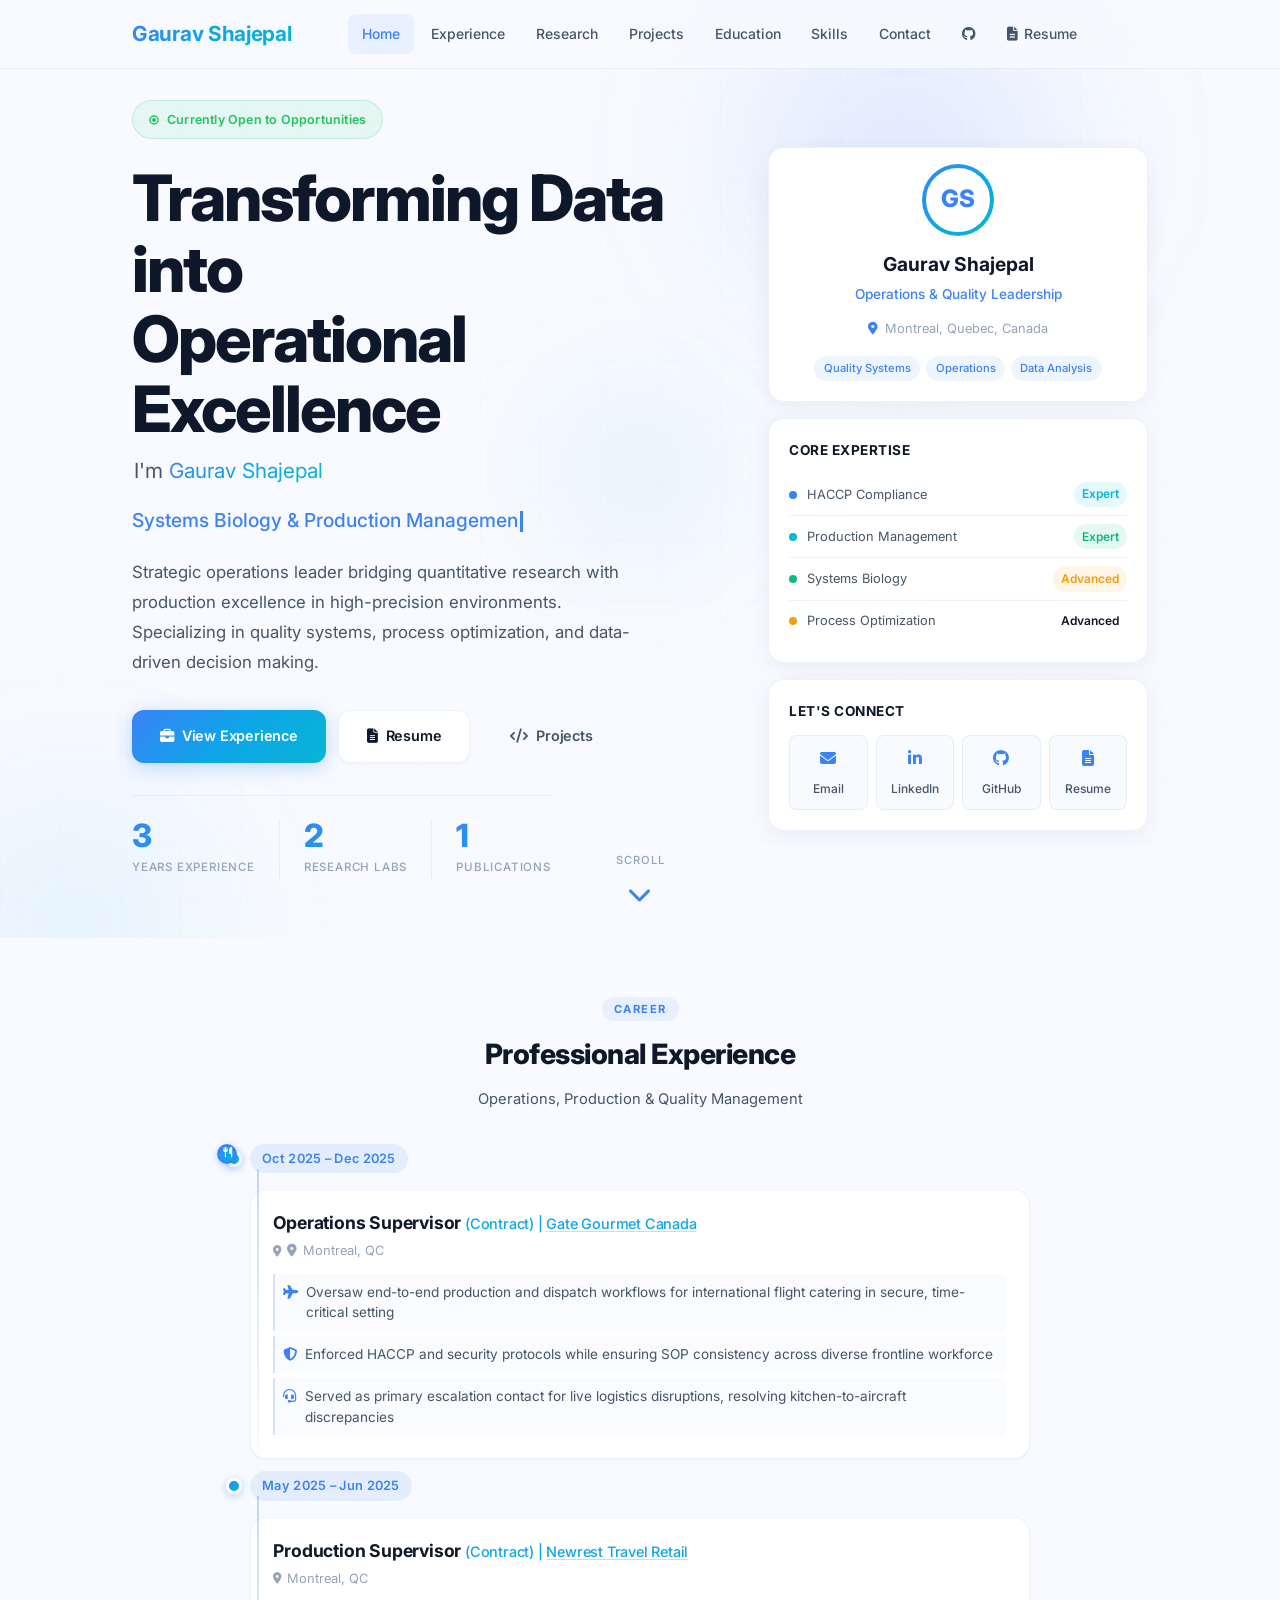
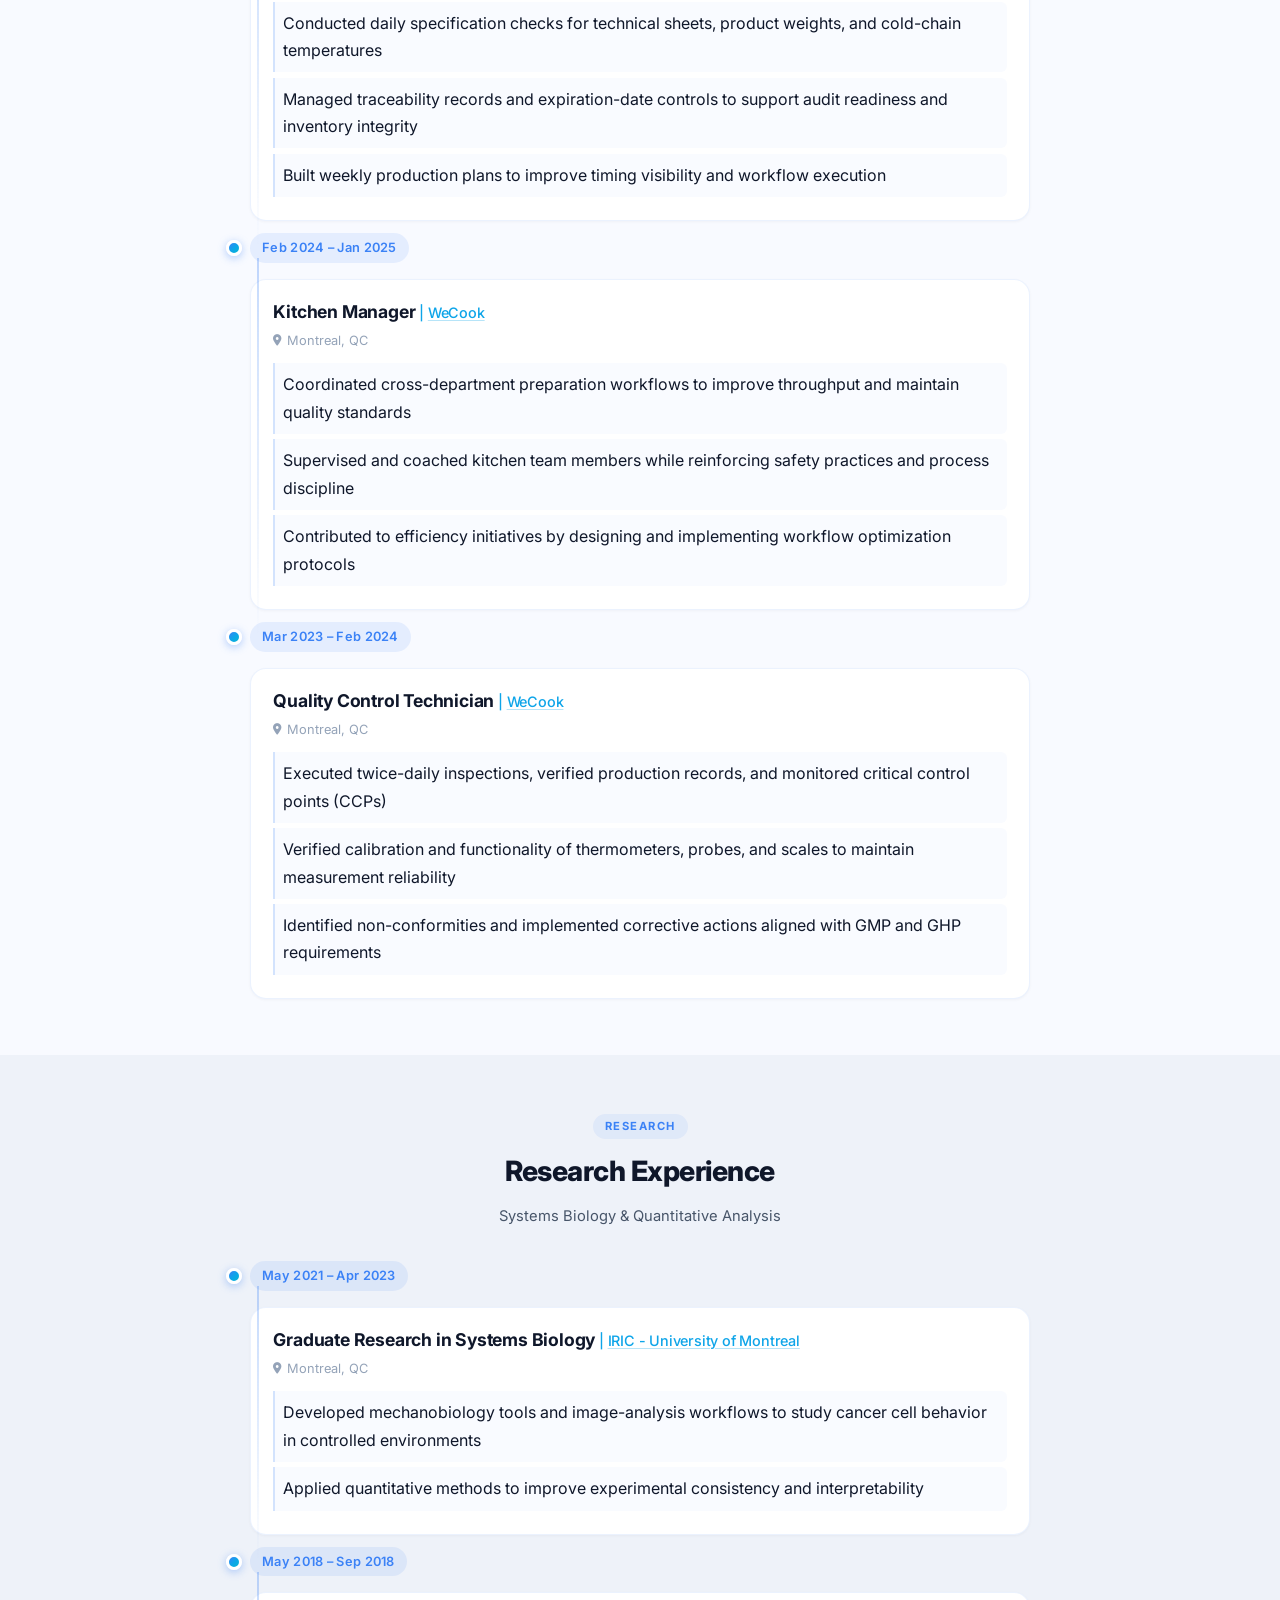
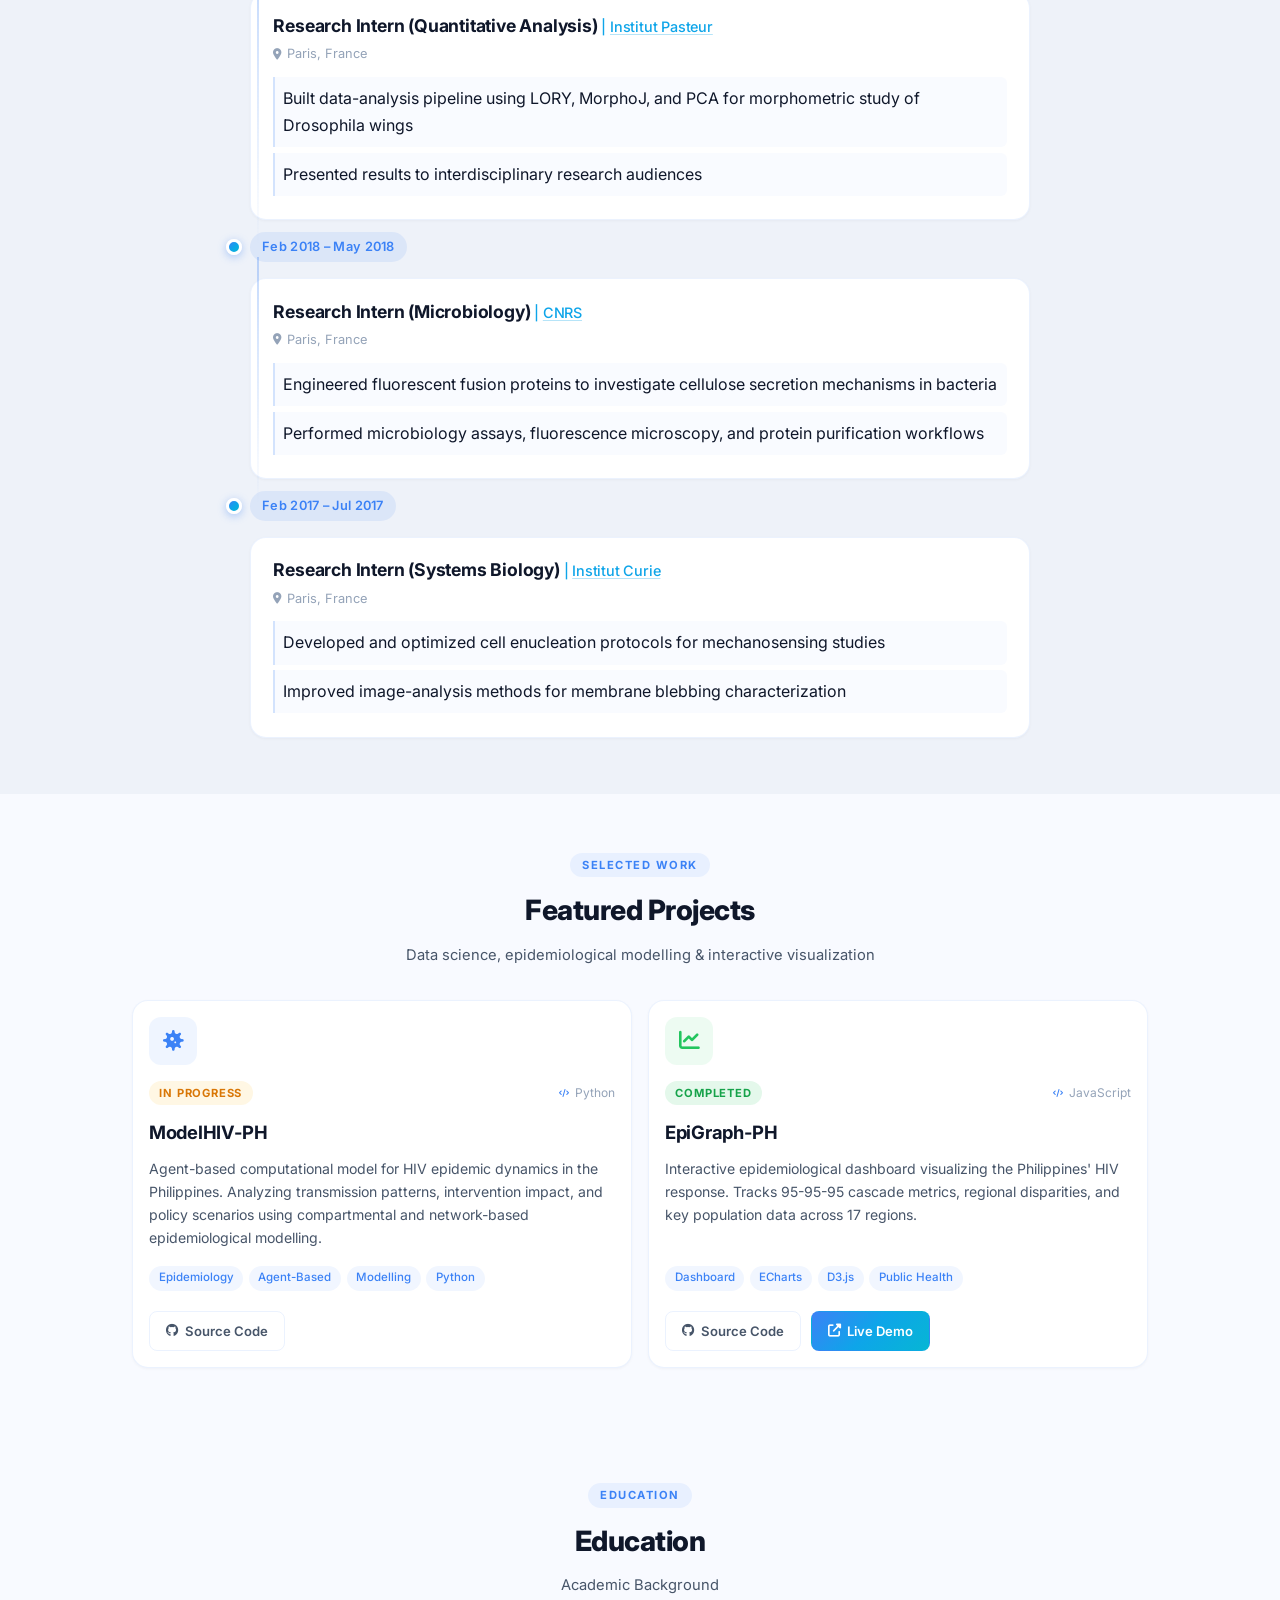
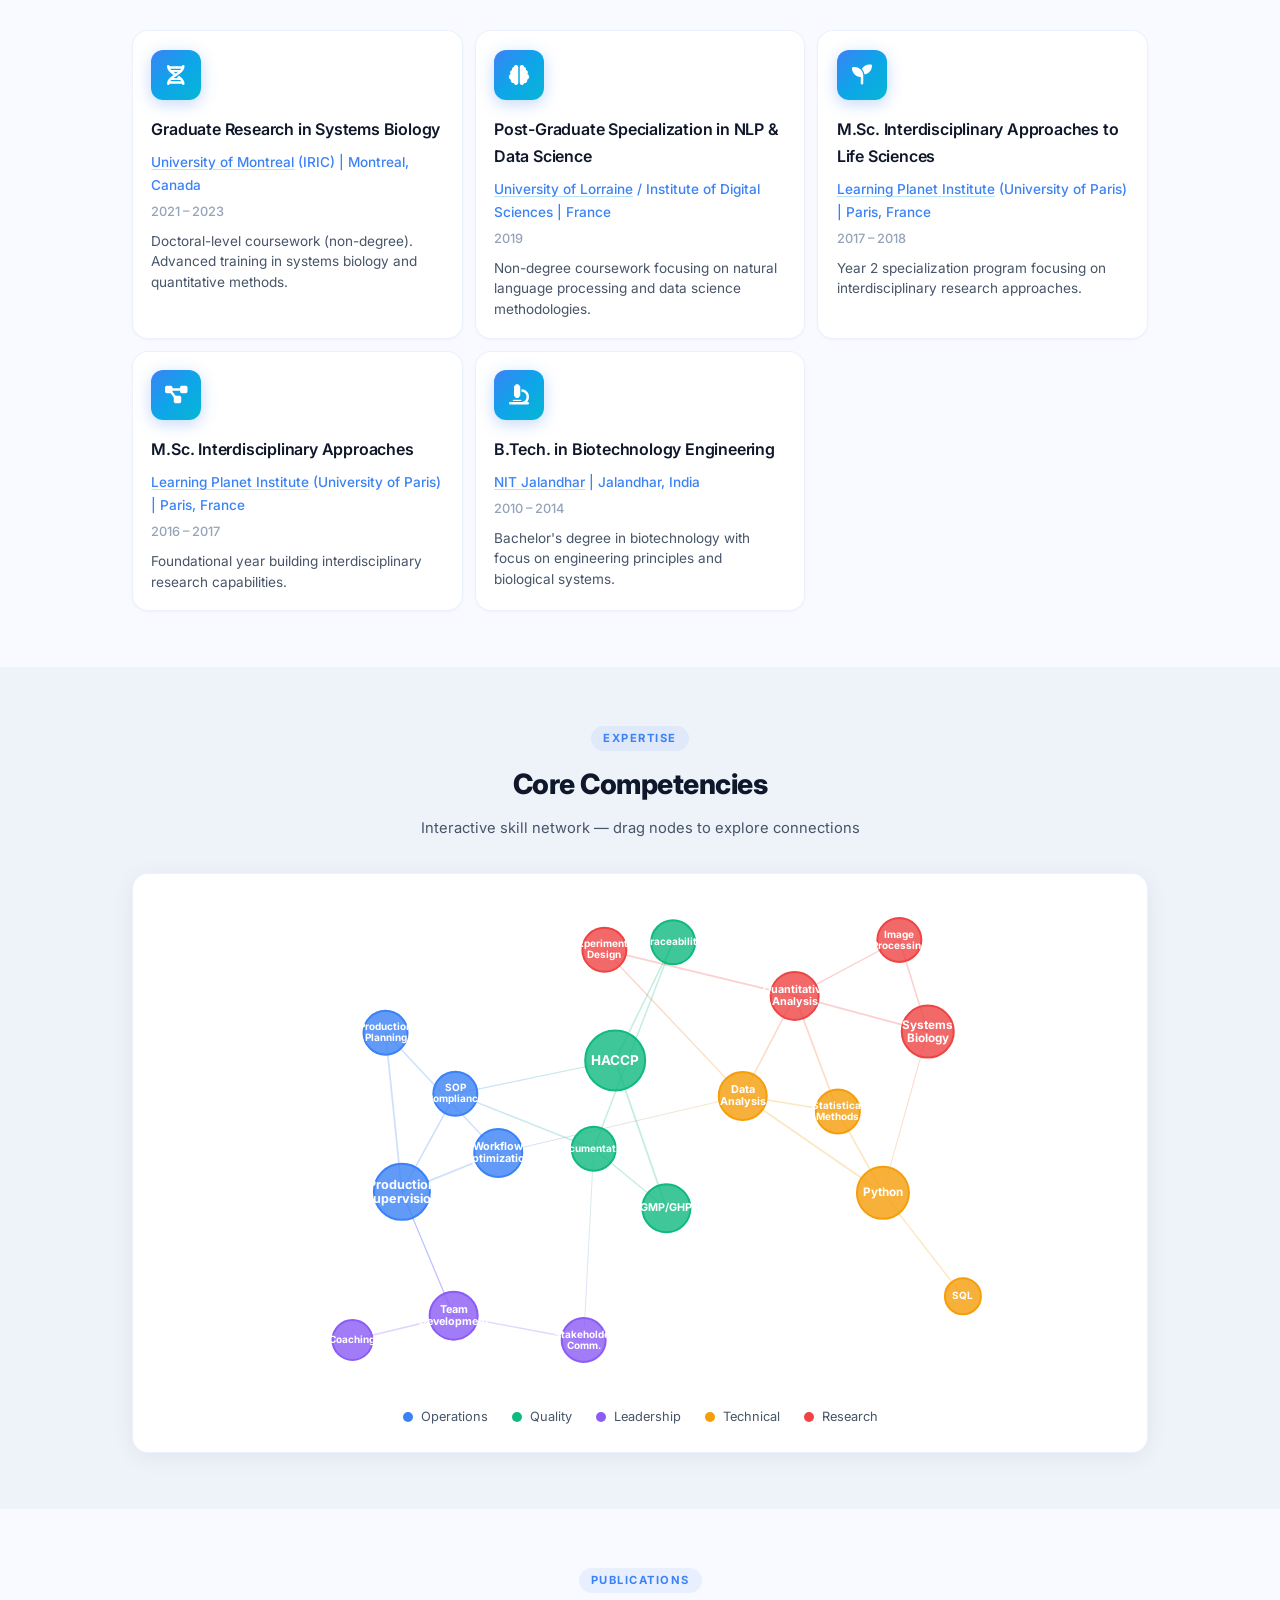
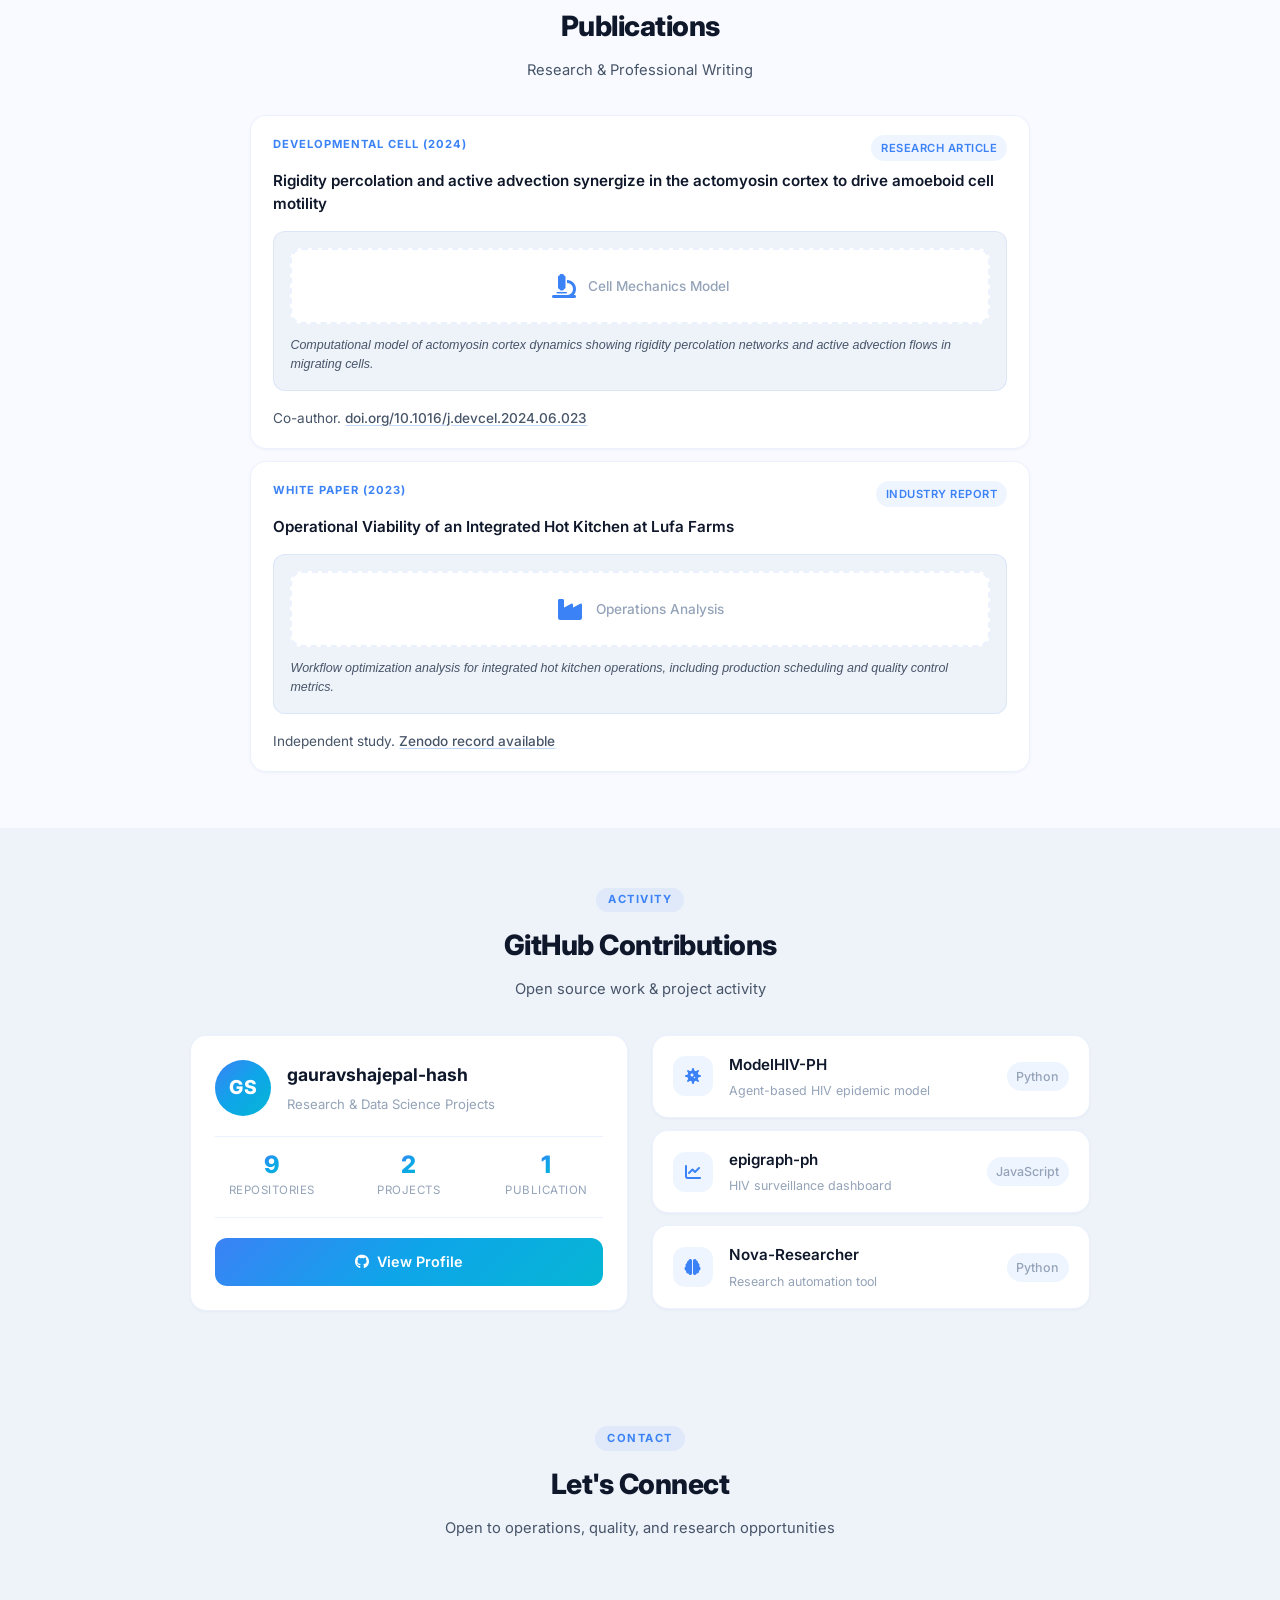
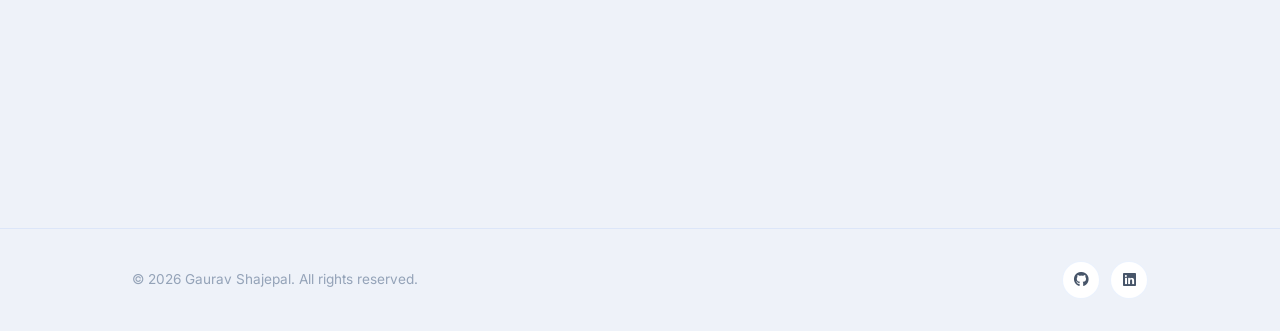
==== commit 7717bb07: "Add interactive skills network graph with physics simulation" ====
--- a/index.html
+++ b/index.html
@@ -488,192 +488,30 @@
             <div class="section-header reveal">
                 <span class="section-label">Expertise</span>
                 <h2 class="section-title">Core Competencies</h2>
-            </div>
-            <div class="skills-container reveal">
-                <div class="skill-group">
-                    <div class="skill-category-header">
-                        <div class="skill-icon">
-                            <i class="fas fa-industry"></i>
-                        </div>
-                        <h3>Operations & Production</h3>
-                    </div>
-                    <div class="skill-bars">
-                        <div class="skill-bar">
-                            <div class="skill-bar-header">
-                                <span>Production Supervision</span>
-                                <span>Expert</span>
-                            </div>
-                            <div class="bar-track"><div class="bar-fill" data-width="95"></div></div>
-                        </div>
-                        <div class="skill-bar">
-                            <div class="skill-bar-header">
-                                <span>Workflow Optimization</span>
-                                <span>Expert</span>
-                            </div>
-                            <div class="bar-track"><div class="bar-fill" data-width="90"></div></div>
-                        </div>
-                        <div class="skill-bar">
-                            <div class="skill-bar-header">
-                                <span>Process Coordination</span>
-                                <span>Advanced</span>
-                            </div>
-                            <div class="bar-track"><div class="bar-fill" data-width="88"></div></div>
-                        </div>
-                    </div>
-                </div>
-                <div class="skill-group">
-                    <div class="skill-category-header">
-                        <div class="skill-icon">
-                            <i class="fas fa-check-circle"></i>
-                        </div>
-                        <h3>Quality Management</h3>
-                    </div>
-                    <div class="skill-bars">
-                        <div class="skill-bar">
-                            <div class="skill-bar-header">
-                                <span>HACCP Compliance</span>
-                                <span>Expert</span>
-                            </div>
-                            <div class="bar-track"><div class="bar-fill" data-width="98"></div></div>
-                        </div>
-                        <div class="skill-bar">
-                            <div class="skill-bar-header">
-                                <span>Documentation</span>
-                                <span>Expert</span>
-                            </div>
-                            <div class="bar-track"><div class="bar-fill" data-width="95"></div></div>
-                        </div>
-                        <div class="skill-bar">
-                            <div class="skill-bar-header">
-                                <span>Traceability</span>
-                                <span>Expert</span>
-                            </div>
-                            <div class="bar-track"><div class="bar-fill" data-width="92"></div></div>
-                        </div>
-                    </div>
-                </div>
-                <div class="skill-group">
-                    <div class="skill-category-header">
-                        <div class="skill-icon">
-                            <i class="fas fa-users"></i>
-                        </div>
-                        <h3>Leadership</h3>
-                    </div>
-                    <div class="skill-bars">
-                        <div class="skill-bar">
-                            <div class="skill-bar-header">
-                                <span>Team Development</span>
-                                <span>Advanced</span>
-                            </div>
-                            <div class="bar-track"><div class="bar-fill" data-width="85"></div></div>
-                        </div>
-                        <div class="skill-bar">
-                            <div class="skill-bar-header">
-                                <span>Conflict Resolution</span>
-                                <span>Advanced</span>
-                            </div>
-                            <div class="bar-track"><div class="bar-fill" data-width="88"></div></div>
-                        </div>
-                        <div class="skill-bar">
-                            <div class="skill-bar-header">
-                                <span>Stakeholder Comm.</span>
-                                <span>Expert</span>
-                            </div>
-                            <div class="bar-track"><div class="bar-fill" data-width="90"></div></div>
-                        </div>
-                    </div>
-                </div>
-                <div class="skill-group">
-                    <div class="skill-category-header">
-                        <div class="skill-icon">
-                            <i class="fas fa-laptop-code"></i>
-                        </div>
-                        <h3>Technical</h3>
-                    </div>
-                    <div class="skill-bars">
-                        <div class="skill-bar">
-                            <div class="skill-bar-header">
-                                <span>Data Analysis</span>
-                                <span>Advanced</span>
-                            </div>
-                            <div class="bar-track"><div class="bar-fill" data-width="85"></div></div>
-                        </div>
-                        <div class="skill-bar">
-                            <div class="skill-bar-header">
-                                <span>Statistical Modeling</span>
-                                <span>Intermediate</span>
-                            </div>
-                            <div class="bar-track"><div class="bar-fill" data-width="80"></div></div>
-                        </div>
-                        <div class="skill-bar">
-                            <div class="skill-bar-header">
-                                <span>Python & R</span>
-                                <span>Intermediate</span>
-                            </div>
-                            <div class="bar-track"><div class="bar-fill" data-width="75"></div></div>
-                        </div>
-                    </div>
-                </div>
-                <div class="skill-group">
-                    <div class="skill-category-header">
-                        <div class="skill-icon">
-                            <i class="fas fa-vial"></i>
-                        </div>
-                        <h3>Research Methods</h3>
-                    </div>
-                    <div class="skill-bars">
-                        <div class="skill-bar">
-                            <div class="skill-bar-header">
-                                <span>Systems Biology</span>
-                                <span>Expert</span>
-                            </div>
-                            <div class="bar-track"><div class="bar-fill" data-width="92"></div></div>
-                        </div>
-                        <div class="skill-bar">
-                            <div class="skill-bar-header">
-                                <span>Image Processing</span>
-                                <span>Advanced</span>
-                            </div>
-                            <div class="bar-track"><div class="bar-fill" data-width="85"></div></div>
-                        </div>
-                        <div class="skill-bar">
-                            <div class="skill-bar-header">
-                                <span>Quantitative Analysis</span>
-                                <span>Expert</span>
-                            </div>
-                            <div class="bar-track"><div class="bar-fill" data-width="90"></div></div>
-                        </div>
-                    </div>
-                </div>
-                <div class="skill-group">
-                    <div class="skill-category-header">
-                        <div class="skill-icon">
-                            <i class="fas fa-globe"></i>
-                        </div>
-                        <h3>Languages</h3>
-                    </div>
-                    <div class="skill-bars">
-                        <div class="skill-bar">
-                            <div class="skill-bar-header">
-                                <span>English</span>
-                                <span>Fluent</span>
-                            </div>
-                            <div class="bar-track"><div class="bar-fill" data-width="100"></div></div>
-                        </div>
-                        <div class="skill-bar">
-                            <div class="skill-bar-header">
-                                <span>French</span>
-                                <span>Beginner</span>
-                            </div>
-                            <div class="bar-track"><div class="bar-fill" data-width="30"></div></div>
-                        </div>
-                        <div class="skill-bar">
-                            <div class="skill-bar-header">
-                                <span>Hindi</span>
-                                <span>Native</span>
-                            </div>
-                            <div class="bar-track"><div class="bar-fill" data-width="100"></div></div>
-                        </div>
+                <p class="section-subtitle">Interactive skill network — drag nodes to explore connections</p>
+            </div>
+            <div class="skills-graph-container reveal">
+                <canvas id="skillsGraph" width="1000" height="600"></canvas>
+                <div class="skill-legend">
+                    <div class="legend-item">
+                        <span class="legend-dot" style="background: #3b82f6"></span>
+                        <span>Operations</span>
+                    </div>
+                    <div class="legend-item">
+                        <span class="legend-dot" style="background: #10b981"></span>
+                        <span>Quality</span>
+                    </div>
+                    <div class="legend-item">
+                        <span class="legend-dot" style="background: #8b5cf6"></span>
+                        <span>Leadership</span>
+                    </div>
+                    <div class="legend-item">
+                        <span class="legend-dot" style="background: #f59e0b"></span>
+                        <span>Technical</span>
+                    </div>
+                    <div class="legend-item">
+                        <span class="legend-dot" style="background: #ef4444"></span>
+                        <span>Research</span>
                     </div>
                 </div>
             </div>
--- a/css/style.css
+++ b/css/style.css
@@ -1019,6 +1019,87 @@
 }
 
 /* ==================== SKILLS ==================== */
+.skills-graph-container {
+    position: relative;
+    background: var(--card-bg);
+    border-radius: var(--radius-lg);
+    border: 1px solid var(--card-border);
+    box-shadow: var(--shadow);
+    overflow: hidden;
+    padding: 1rem;
+}
+
+#skillsGraph {
+    width: 100%;
+    height: 500px;
+    cursor: grab;
+    display: block;
+}
+
+#skillsGraph:active {
+    cursor: grabbing;
+}
+
+.skill-legend {
+    display: flex;
+    justify-content: center;
+    gap: 1.5rem;
+    padding: 1rem 0 0.5rem;
+    flex-wrap: wrap;
+}
+
+.legend-item {
+    display: flex;
+    align-items: center;
+    gap: 0.5rem;
+    font-size: 0.8rem;
+    color: var(--text-secondary);
+}
+
+.legend-dot {
+    width: 10px;
+    height: 10px;
+    border-radius: 50%;
+}
+
+.skill-tooltip {
+    position: absolute;
+    background: var(--card-bg);
+    border: 1px solid var(--card-border);
+    border-radius: var(--radius);
+    padding: 0.75rem 1rem;
+    box-shadow: var(--shadow-lg);
+    pointer-events: none;
+    opacity: 0;
+    transition: opacity 0.2s ease;
+    z-index: 100;
+    max-width: 200px;
+}
+
+.skill-tooltip.visible {
+    opacity: 1;
+}
+
+.skill-tooltip h4 {
+    font-size: 0.85rem;
+    font-weight: 700;
+    margin-bottom: 0.25rem;
+    color: var(--text-primary);
+}
+
+.skill-tooltip p {
+    font-size: 0.75rem;
+    color: var(--text-muted);
+    margin: 0;
+}
+
+.skill-tooltip .tooltip-category {
+    font-size: 0.68rem;
+    color: var(--accent-primary);
+    font-weight: 600;
+    text-transform: uppercase;
+    letter-spacing: 0.5px;
+}
 .skills-container {
     display: grid;
     grid-template-columns: repeat(3, 1fr);
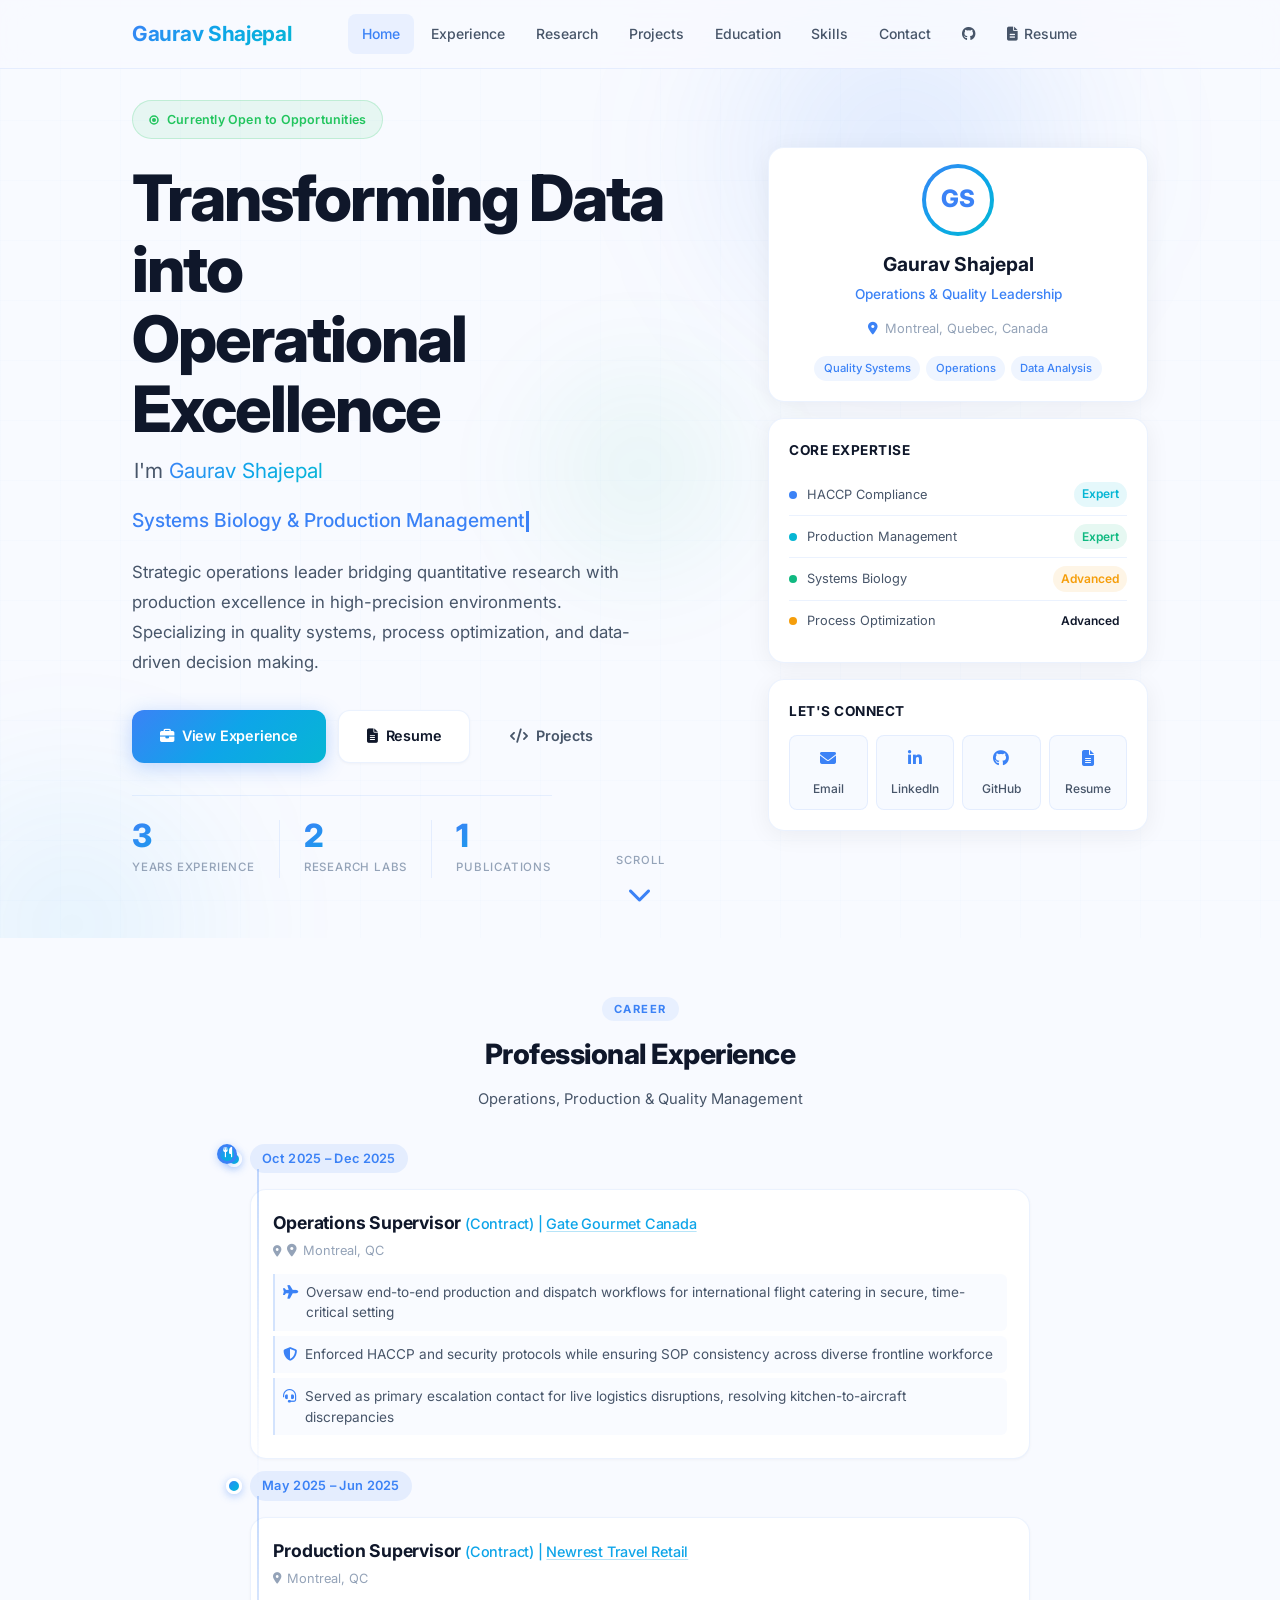
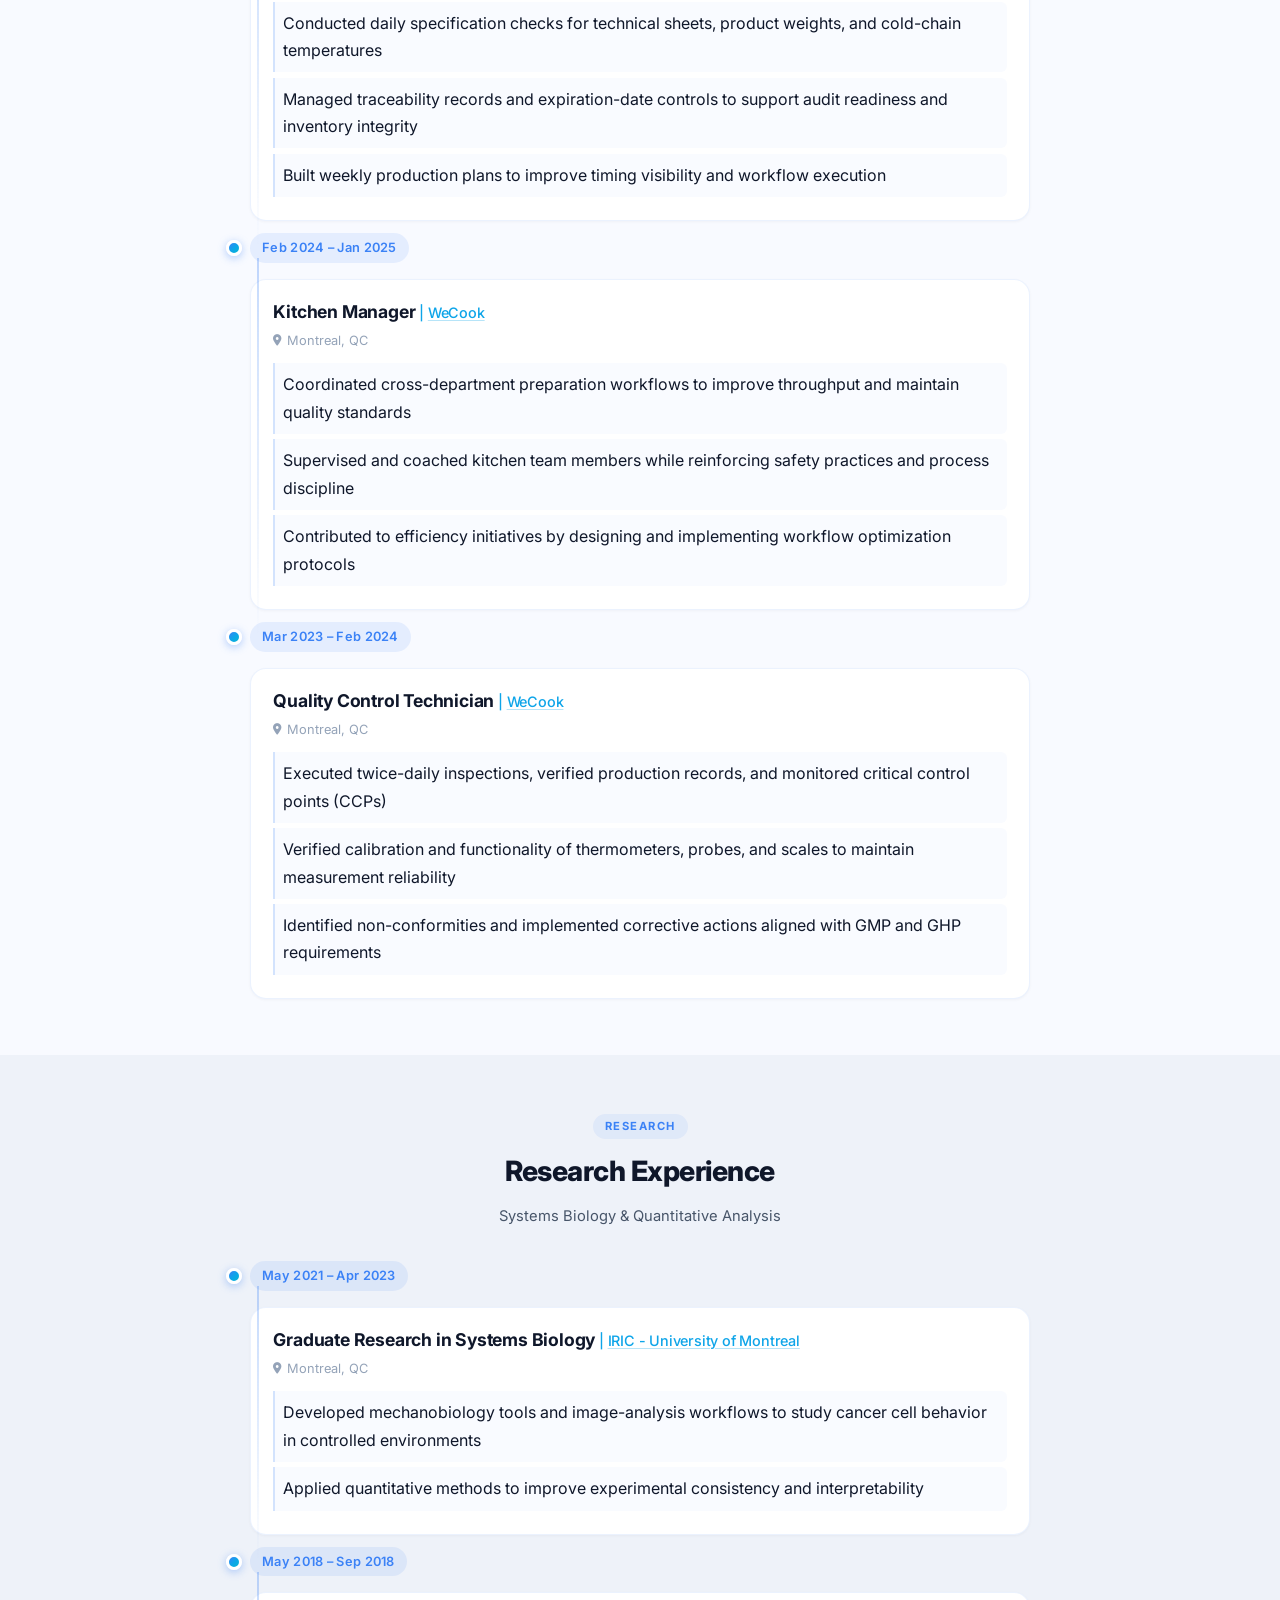
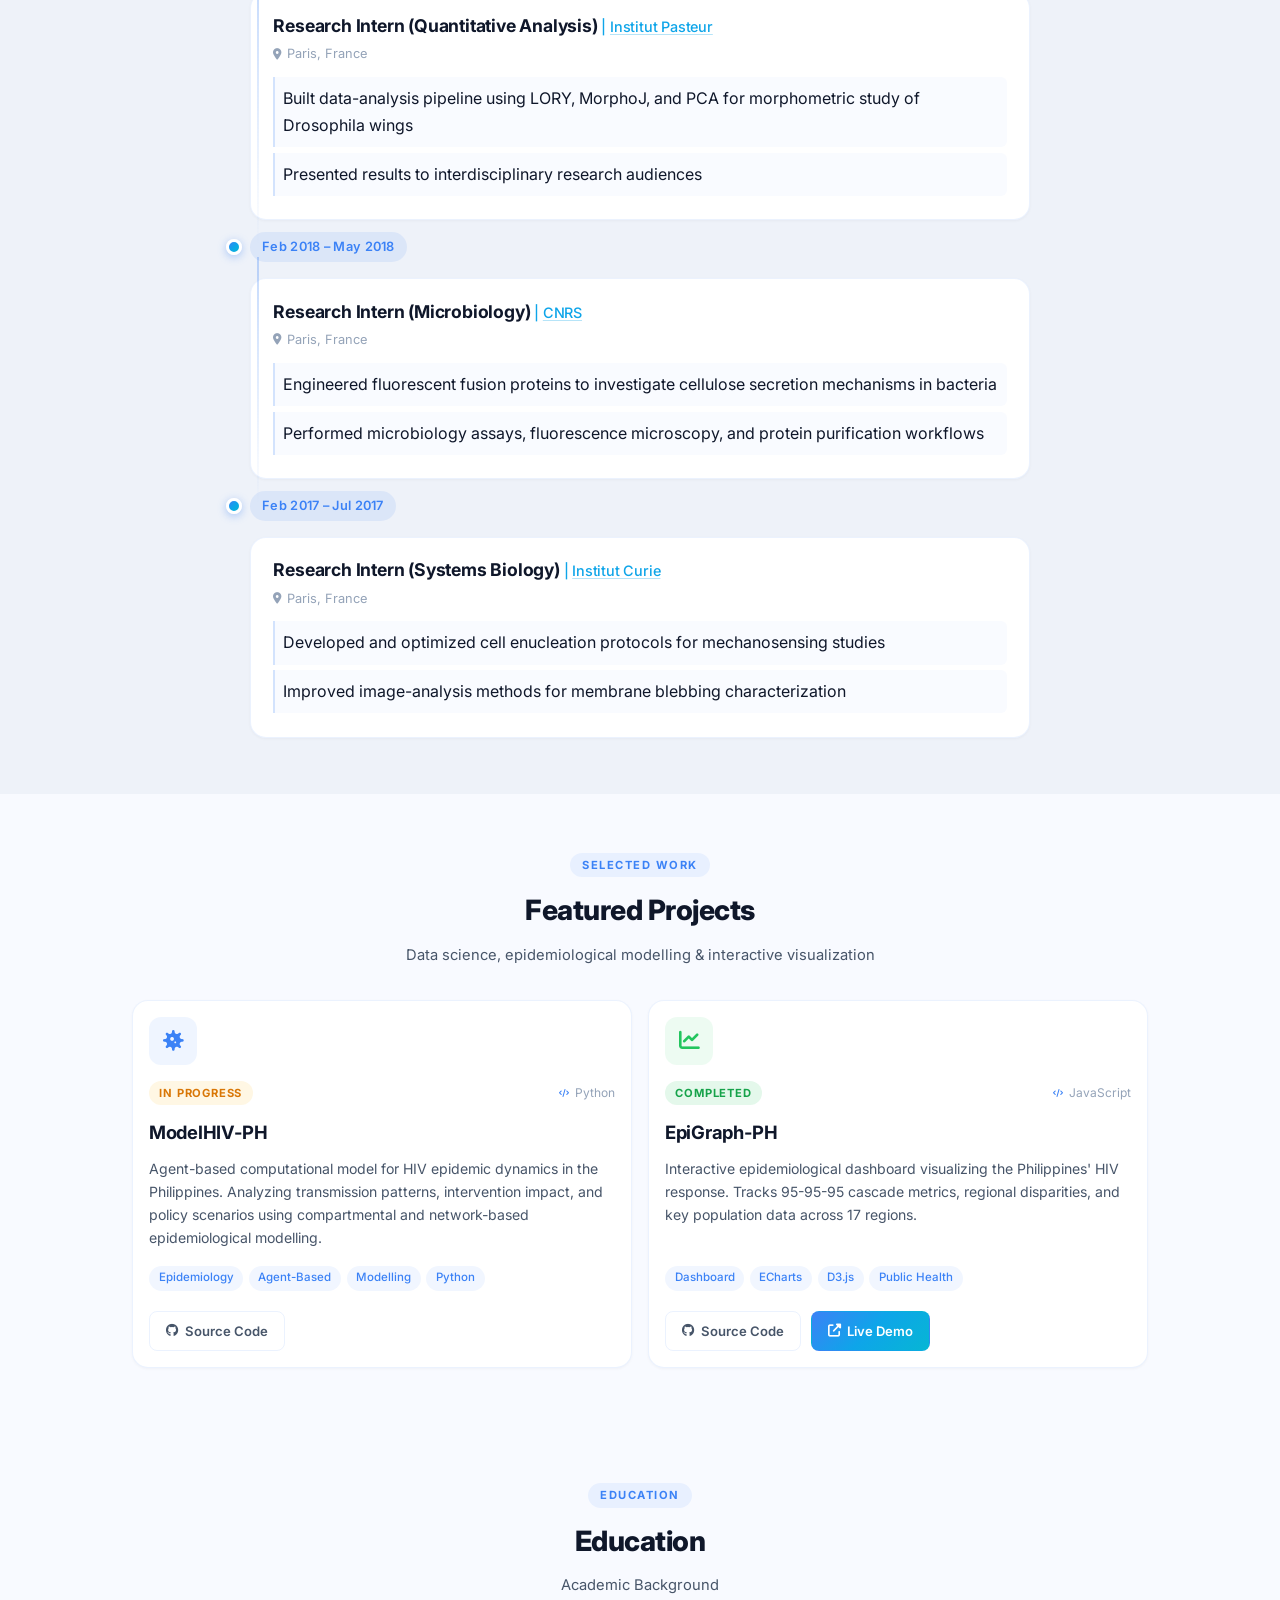
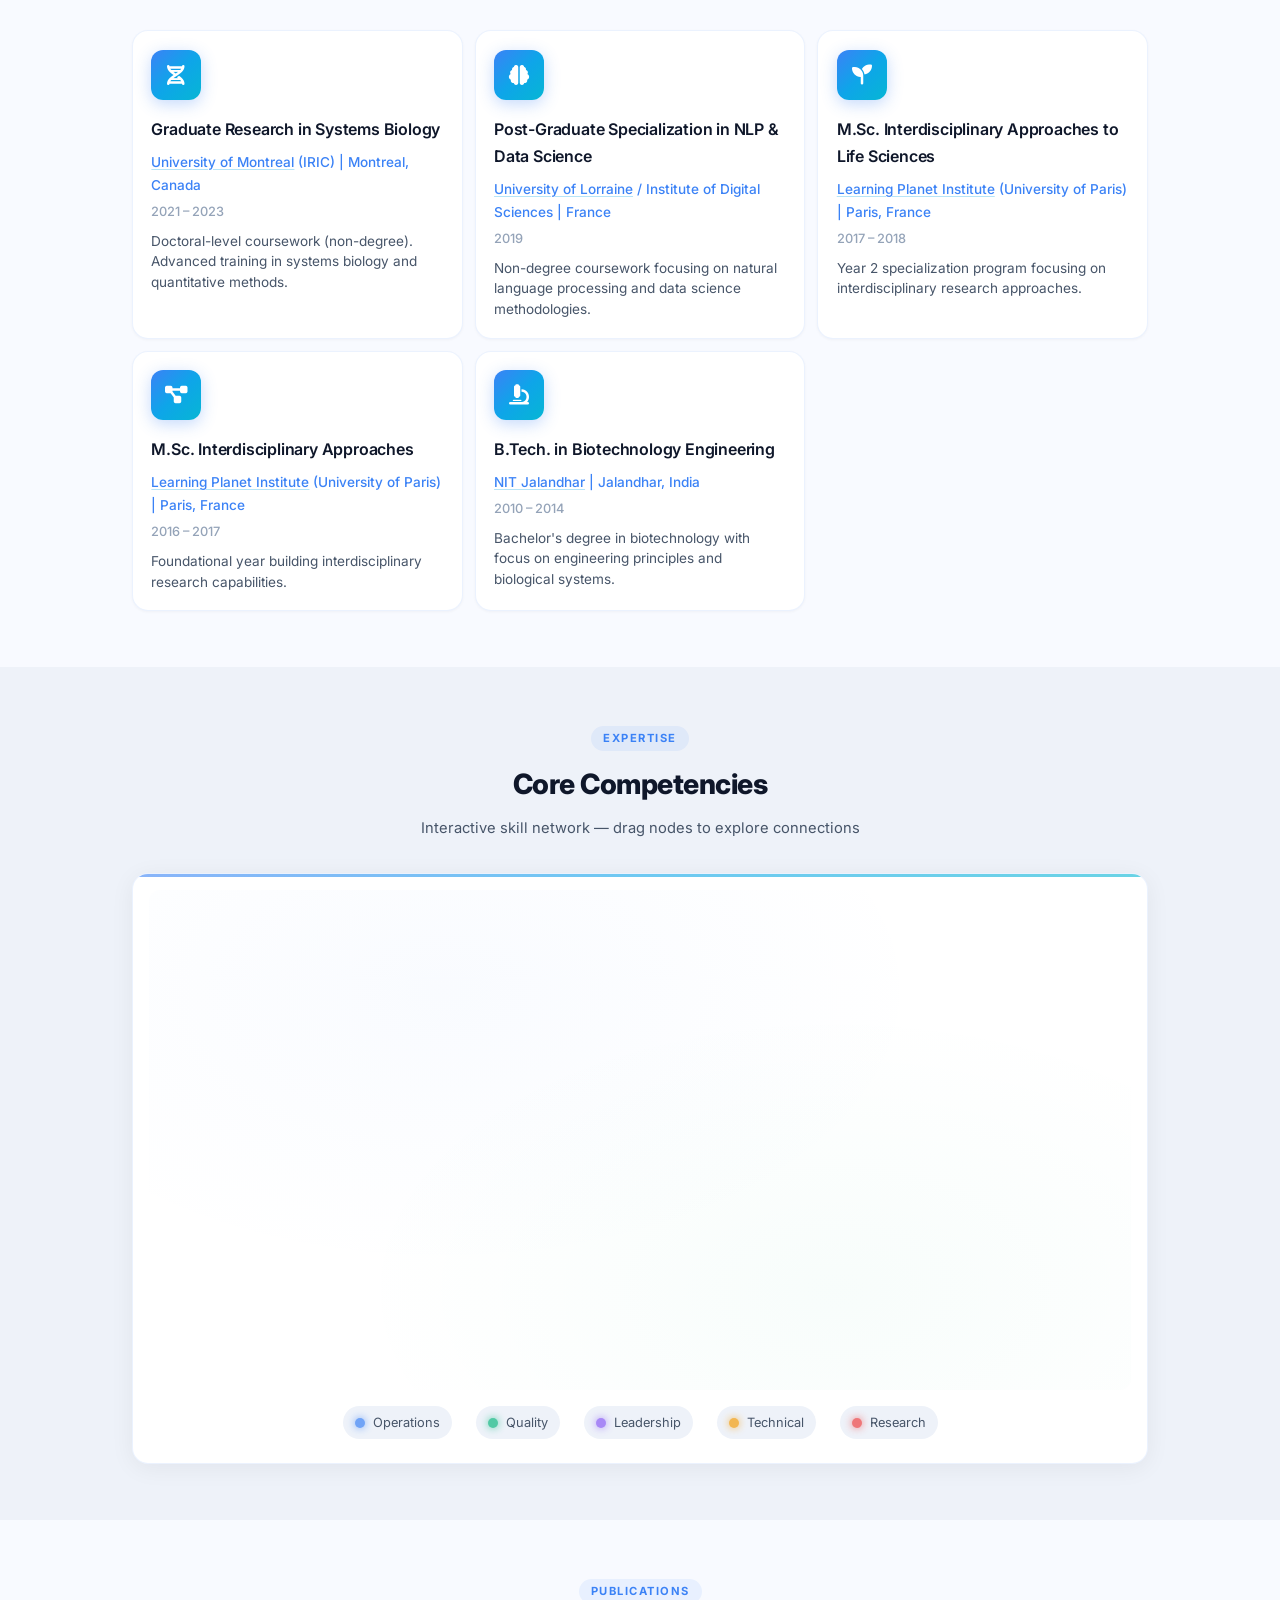
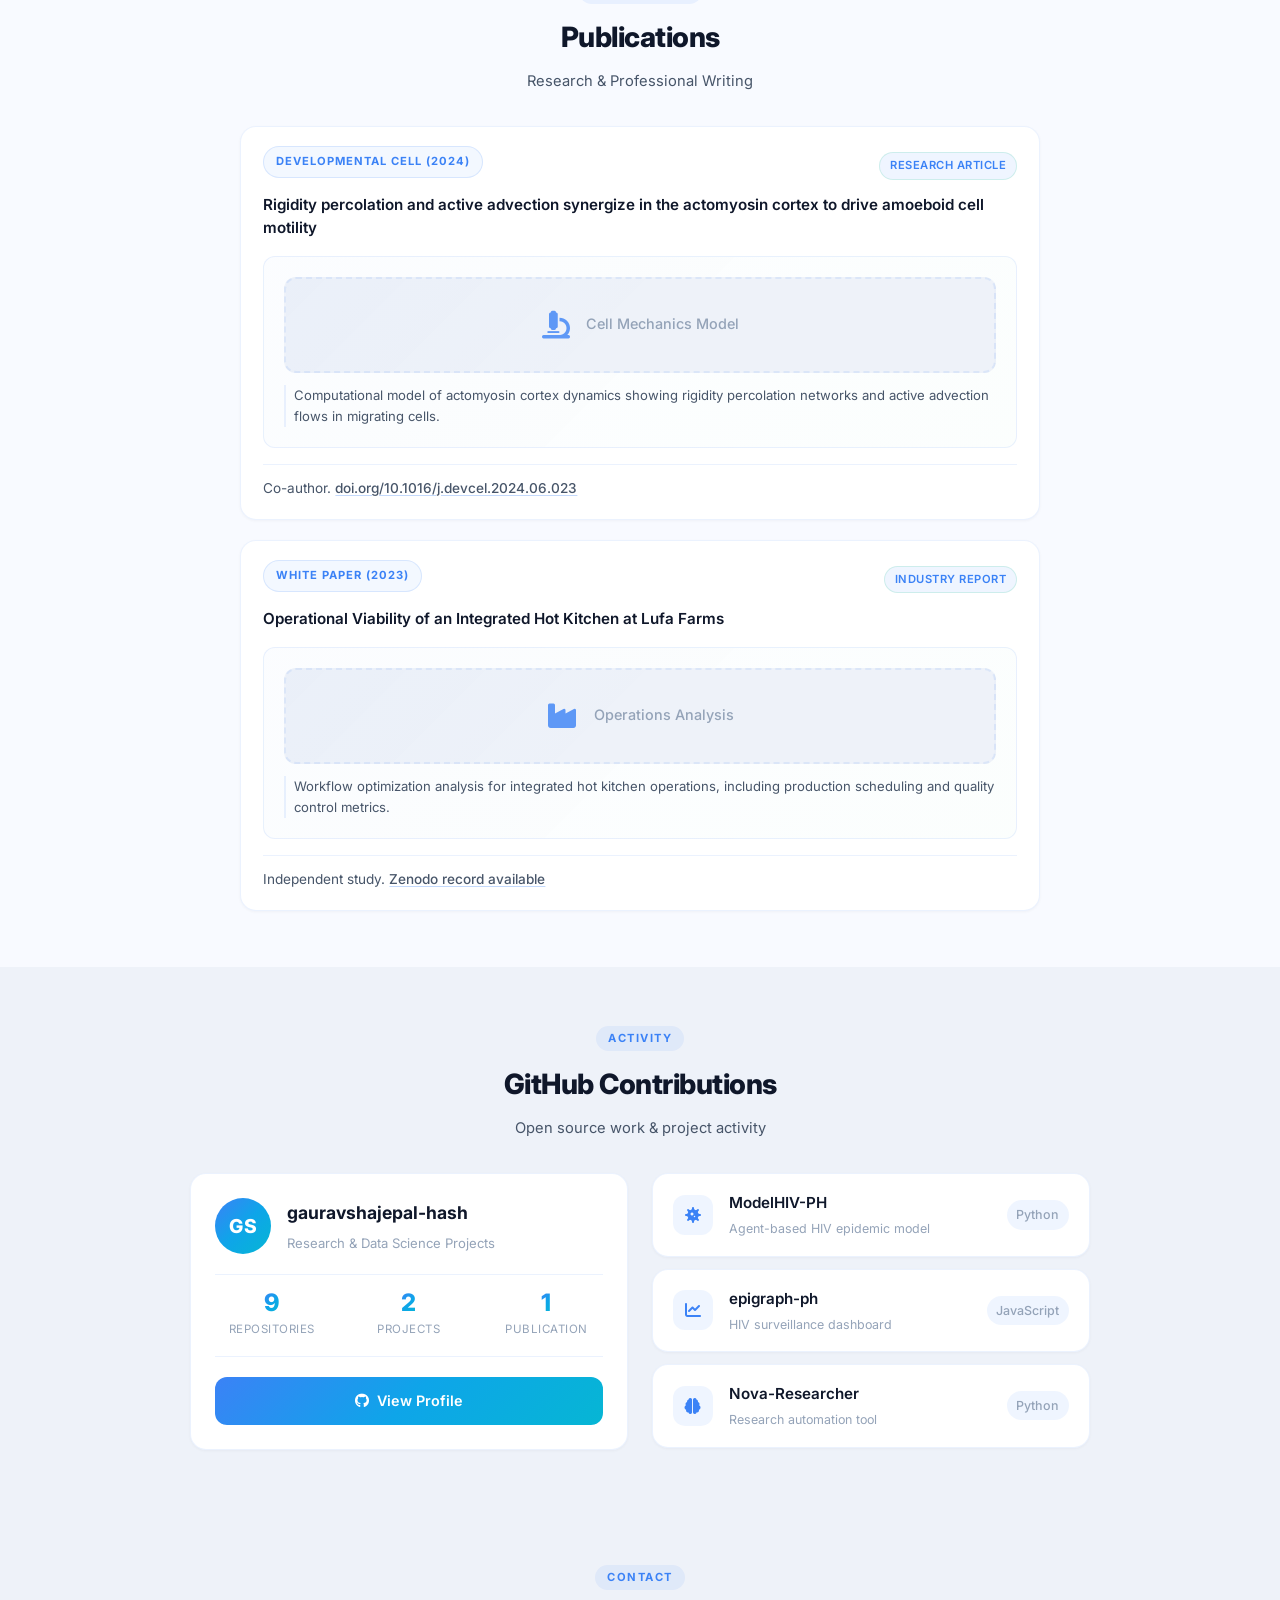
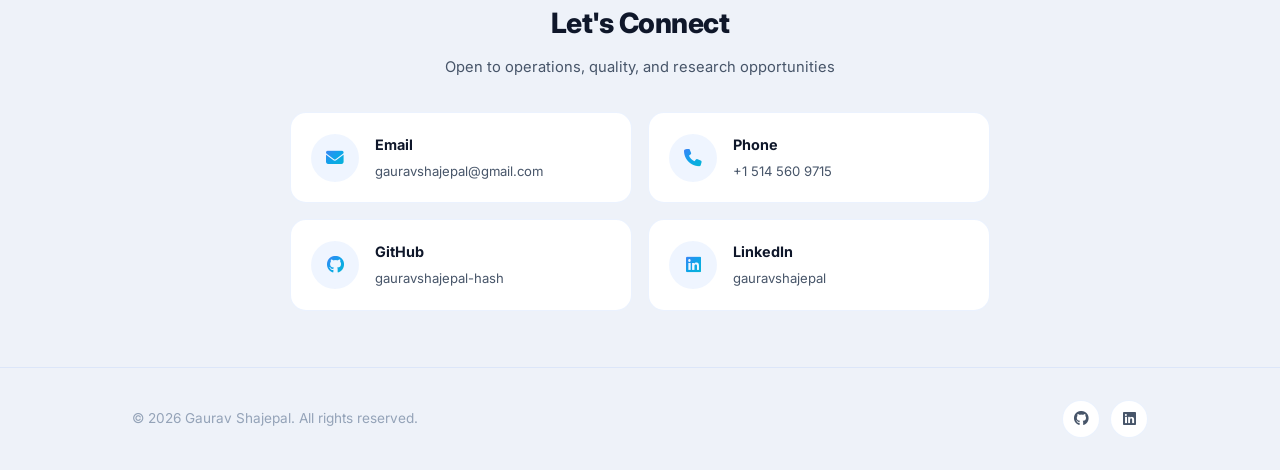
==== commit 1c9cc87f: "Fix duplicate CSS declarations, remove duplicate reveal class" ====
--- a/index.html
+++ b/index.html
@@ -491,7 +491,9 @@
                 <p class="section-subtitle">Interactive skill network — drag nodes to explore connections</p>
             </div>
             <div class="skills-graph-container reveal">
-                <canvas id="skillsGraph" width="1000" height="600"></canvas>
+                <div class="skills-graph-wrapper">
+                    <canvas id="skillsGraph" width="1000" height="600"></canvas>
+                </div>
                 <div class="skill-legend">
                     <div class="legend-item">
                         <span class="legend-dot" style="background: #3b82f6"></span>
--- a/css/style.css
+++ b/css/style.css
@@ -1029,6 +1029,122 @@
     padding: 1rem;
 }
 
+.skills-graph-container::before {
+    content: '';
+    position: absolute;
+    top: 0;
+    left: 0;
+    right: 0;
+    height: 3px;
+    background: var(--accent-gradient);
+    opacity: 0.6;
+}
+
+.skills-graph-wrapper {
+    position: relative;
+    width: 100%;
+    height: 500px;
+    border-radius: var(--radius);
+    overflow: hidden;
+    background: 
+        radial-gradient(ellipse at 30% 20%, rgba(59, 130, 246, 0.03) 0%, transparent 50%),
+        radial-gradient(ellipse at 70% 80%, rgba(16, 185, 129, 0.03) 0%, transparent 50%),
+        var(--card-bg);
+}
+
+#skillsGraph {
+    width: 100%;
+    height: 100%;
+    cursor: grab;
+    display: block;
+}
+
+#skillsGraph:active {
+    cursor: grabbing;
+}
+
+.skill-legend {
+    display: flex;
+    justify-content: center;
+    gap: 1.5rem;
+    padding: 1.25rem 0 0.25rem;
+    flex-wrap: wrap;
+}
+
+.legend-item {
+    display: flex;
+    align-items: center;
+    gap: 0.5rem;
+    font-size: 0.8rem;
+    color: var(--text-secondary);
+    padding: 0.35rem 0.75rem;
+    background: var(--bg-secondary);
+    border-radius: 100px;
+    transition: all 0.2s ease;
+}
+
+.legend-item:hover {
+    background: rgba(59, 130, 246, 0.06);
+    color: var(--text-primary);
+    transform: translateY(-1px);
+}
+
+.legend-dot {
+    width: 10px;
+    height: 10px;
+    border-radius: 50%;
+    box-shadow: 0 0 8px currentColor;
+    opacity: 0.7;
+}
+
+.legend-dot[style*="#3b82f6"] { color: #3b82f6; }
+.legend-dot[style*="#10b981"] { color: #10b981; }
+.legend-dot[style*="#8b5cf6"] { color: #8b5cf6; }
+.legend-dot[style*="#f59e0b"] { color: #f59e0b; }
+.legend-dot[style*="#ef4444"] { color: #ef4444; }
+
+.skill-tooltip {
+    position: absolute;
+    background: var(--card-bg);
+    border: 1px solid var(--card-border);
+    border-radius: var(--radius);
+    padding: 0.75rem 1rem;
+    box-shadow: var(--shadow-lg);
+    pointer-events: none;
+    opacity: 0;
+    transition: opacity 0.2s ease, transform 0.2s ease;
+    z-index: 100;
+    max-width: 220px;
+    transform: translateY(5px);
+}
+
+.skill-tooltip.visible {
+    opacity: 1;
+    transform: translateY(0);
+}
+
+.skill-tooltip .tooltip-category {
+    font-size: 0.68rem;
+    color: var(--accent-primary);
+    font-weight: 700;
+    text-transform: uppercase;
+    letter-spacing: 0.8px;
+    margin-bottom: 0.25rem;
+}
+
+.skill-tooltip h4 {
+    font-size: 0.9rem;
+    font-weight: 700;
+    margin-bottom: 0.15rem;
+    color: var(--text-primary);
+}
+
+.skill-tooltip p {
+    font-size: 0.75rem;
+    color: var(--text-muted);
+    margin: 0;
+}
+
 #skillsGraph {
     width: 100%;
     height: 500px;
@@ -1484,11 +1600,209 @@
 
 /* ==================== PUBLICATIONS ==================== */
 .publications-list {
-    max-width: 780px;
+    max-width: 800px;
     margin: 0 auto;
     display: flex;
     flex-direction: column;
-    gap: 0.75rem;
+    gap: 1.25rem;
+}
+
+.publication-item {
+    background: var(--card-bg);
+    border-radius: var(--radius-lg);
+    padding: 1.5rem 1.75rem;
+    border: 1px solid var(--card-border);
+    box-shadow: var(--shadow-sm);
+    transition: all 0.4s cubic-bezier(0.25, 0.46, 0.45, 0.94);
+    opacity: 0;
+    transform: translateY(25px);
+    position: relative;
+    overflow: hidden;
+}
+
+.publication-item::before {
+    content: '';
+    position: absolute;
+    top: 0;
+    left: 0;
+    right: 0;
+    height: 3px;
+    background: var(--accent-gradient);
+    opacity: 0;
+    transition: opacity 0.3s ease;
+}
+
+.publication-item::after {
+    content: '';
+    position: absolute;
+    top: 0;
+    left: 0;
+    right: 0;
+    bottom: 0;
+    background: linear-gradient(135deg, rgba(59, 130, 246, 0.02) 0%, rgba(16, 185, 129, 0.01) 100%);
+    opacity: 0;
+    transition: opacity 0.3s ease;
+    pointer-events: none;
+}
+
+.publication-item:hover::before {
+    opacity: 1;
+}
+
+.publication-item:hover::after {
+    opacity: 1;
+}
+
+.publication-item:hover {
+    border-color: rgba(59, 130, 246, 0.35);
+    box-shadow: 
+        var(--shadow),
+        0 0 40px rgba(59, 130, 246, 0.08);
+    transform: translateY(-4px) translateX(4px);
+}
+
+.publication-item.visible {
+    opacity: 1;
+    transform: translateY(0);
+}
+
+.publication-header {
+    display: flex;
+    justify-content: space-between;
+    align-items: flex-start;
+    margin-bottom: 0.75rem;
+    gap: 1rem;
+}
+
+.publication-header h3 {
+    font-size: 0.75rem;
+    font-weight: 700;
+    color: var(--accent-primary);
+    text-transform: uppercase;
+    letter-spacing: 1.2px;
+    margin: 0;
+    padding: 0.35rem 0.75rem;
+    background: rgba(59, 130, 246, 0.06);
+    border-radius: 100px;
+    border: 1px solid rgba(59, 130, 246, 0.15);
+}
+
+.publication-type {
+    font-size: 0.7rem;
+    padding: 0.3rem 0.7rem;
+    background: rgba(16, 185, 129, 0.08);
+    color: #059669;
+    border-radius: 100px;
+    font-weight: 600;
+    text-transform: uppercase;
+    letter-spacing: 0.6px;
+    white-space: nowrap;
+    border: 1px solid rgba(16, 185, 129, 0.15);
+}
+
+.publication-title {
+    font-size: 1.1rem;
+    font-weight: 700;
+    margin: 0.5rem 0 0.75rem 0;
+    line-height: 1.5;
+    color: var(--text-primary);
+    transition: color 0.3s ease;
+}
+
+.publication-item:hover .publication-title {
+    color: var(--accent-primary);
+}
+
+.publication-figure {
+    margin: 1rem 0;
+    padding: 1.25rem;
+    background: 
+        linear-gradient(135deg, rgba(59, 130, 246, 0.02) 0%, rgba(16, 185, 129, 0.015) 100%),
+        var(--card-bg);
+    border-radius: var(--radius);
+    border: 1px solid var(--card-border);
+    transition: all 0.3s ease;
+}
+
+.publication-item:hover .publication-figure {
+    border-color: rgba(59, 130, 246, 0.2);
+    box-shadow: 0 4px 20px rgba(59, 130, 246, 0.06);
+}
+
+.figure-placeholder {
+    display: flex;
+    align-items: center;
+    justify-content: center;
+    gap: 1rem;
+    padding: 2rem;
+    background: 
+        linear-gradient(135deg, rgba(59, 130, 246, 0.02) 0%, transparent 50%),
+        var(--bg-secondary);
+    border-radius: var(--radius);
+    border: 2px dashed var(--card-border);
+    margin-bottom: 0.75rem;
+    transition: all 0.3s ease;
+}
+
+.publication-item:hover .figure-placeholder {
+    border-color: var(--accent-primary);
+    background: 
+        linear-gradient(135deg, rgba(59, 130, 246, 0.04) 0%, transparent 50%),
+        var(--card-bg);
+}
+
+.figure-placeholder i {
+    font-size: 1.75rem;
+    color: var(--accent-primary);
+    opacity: 0.8;
+}
+
+.figure-placeholder span {
+    font-size: 0.9rem;
+    color: var(--text-muted);
+    font-weight: 500;
+}
+
+.figure-caption {
+    font-size: 0.82rem;
+    color: var(--text-secondary);
+    line-height: 1.6;
+    margin: 0;
+    padding-left: 0.5rem;
+    border-left: 2px solid var(--card-border);
+}
+
+.publication-details {
+    color: var(--text-secondary);
+    font-size: 0.85rem;
+    margin-top: 0.75rem;
+    padding-top: 0.75rem;
+    border-top: 1px solid var(--card-border);
+}
+
+.publication-details a {
+    color: var(--accent-primary);
+    font-weight: 600;
+    text-decoration: none;
+    transition: all 0.2s ease;
+    display: inline-flex;
+    align-items: center;
+    gap: 0.3rem;
+}
+
+.publication-details a::after {
+    content: '→';
+    opacity: 0;
+    transition: opacity 0.2s ease, transform 0.2s ease;
+}
+
+.publication-details a:hover {
+    color: var(--accent-secondary);
+}
+
+.publication-details a:hover::after {
+    opacity: 1;
+    transform: translateX(2px);
 }
 
 .publication-item {
@@ -1565,44 +1879,6 @@
     letter-spacing: 0.5px;
 }
 
-.publication-figure {
-    margin: 1rem 0;
-    padding: 1rem;
-    background: var(--bg-secondary);
-    border-radius: var(--radius);
-    border: 1px solid var(--card-border);
-}
-
-.figure-placeholder {
-    display: flex;
-    align-items: center;
-    justify-content: center;
-    gap: 0.75rem;
-    padding: 1.5rem;
-    background: var(--card-bg);
-    border-radius: var(--radius);
-    border: 2px dashed var(--card-border);
-    margin-bottom: 0.75rem;
-}
-
-.figure-placeholder i {
-    font-size: 1.5rem;
-    color: var(--accent-primary);
-}
-
-.figure-placeholder span {
-    font-size: 0.85rem;
-    color: var(--text-muted);
-    font-weight: 500;
-}
-
-.figure-caption {
-    font-size: 0.78rem;
-    color: var(--text-secondary);
-    line-height: 1.5;
-    font-style: italic;
-}
-
 /* ==================== GITHUB ACTIVITY ==================== */
 .github-container {
     display: grid;
@@ -2014,28 +2290,6 @@
 .publication-item:nth-child(1) { transition-delay: 0.1s; }
 .publication-item:nth-child(2) { transition-delay: 0.2s; }
 
-/* Contact Cards Animation */
-.contact-card {
-    opacity: 0;
-    transform: translateY(20px);
-    transition: all 0.6s cubic-bezier(0.25, 0.46, 0.45, 0.94);
-}
-
-.contact-card.visible {
-    opacity: 1;
-    transform: translateY(0);
-}
-
-.contact-card:nth-child(1) { transition-delay: 0.1s; }
-.contact-card:nth-child(2) { transition-delay: 0.2s; }
-.contact-card:nth-child(3) { transition-delay: 0.3s; }
-.contact-card:nth-child(4) { transition-delay: 0.4s; }
-    to {
-        opacity: 1;
-        transform: translateY(0);
-    }
-}
-
 @keyframes fadeIn {
     from { opacity: 0; }
     to { opacity: 1; }
@@ -2074,18 +2328,6 @@
 
 .counter-animate {
     animation: countUp 0.6s ease forwards;
-}
-
-/* Scroll reveal animations */
-.reveal {
-    opacity: 0;
-    transform: translateY(30px);
-    transition: all 0.8s cubic-bezier(0.25, 0.46, 0.45, 0.94);
-}
-
-.reveal.visible {
-    opacity: 1;
-    transform: translateY(0);
 }
 
 /* ==================== HERO SECTION VISUALS ==================== */
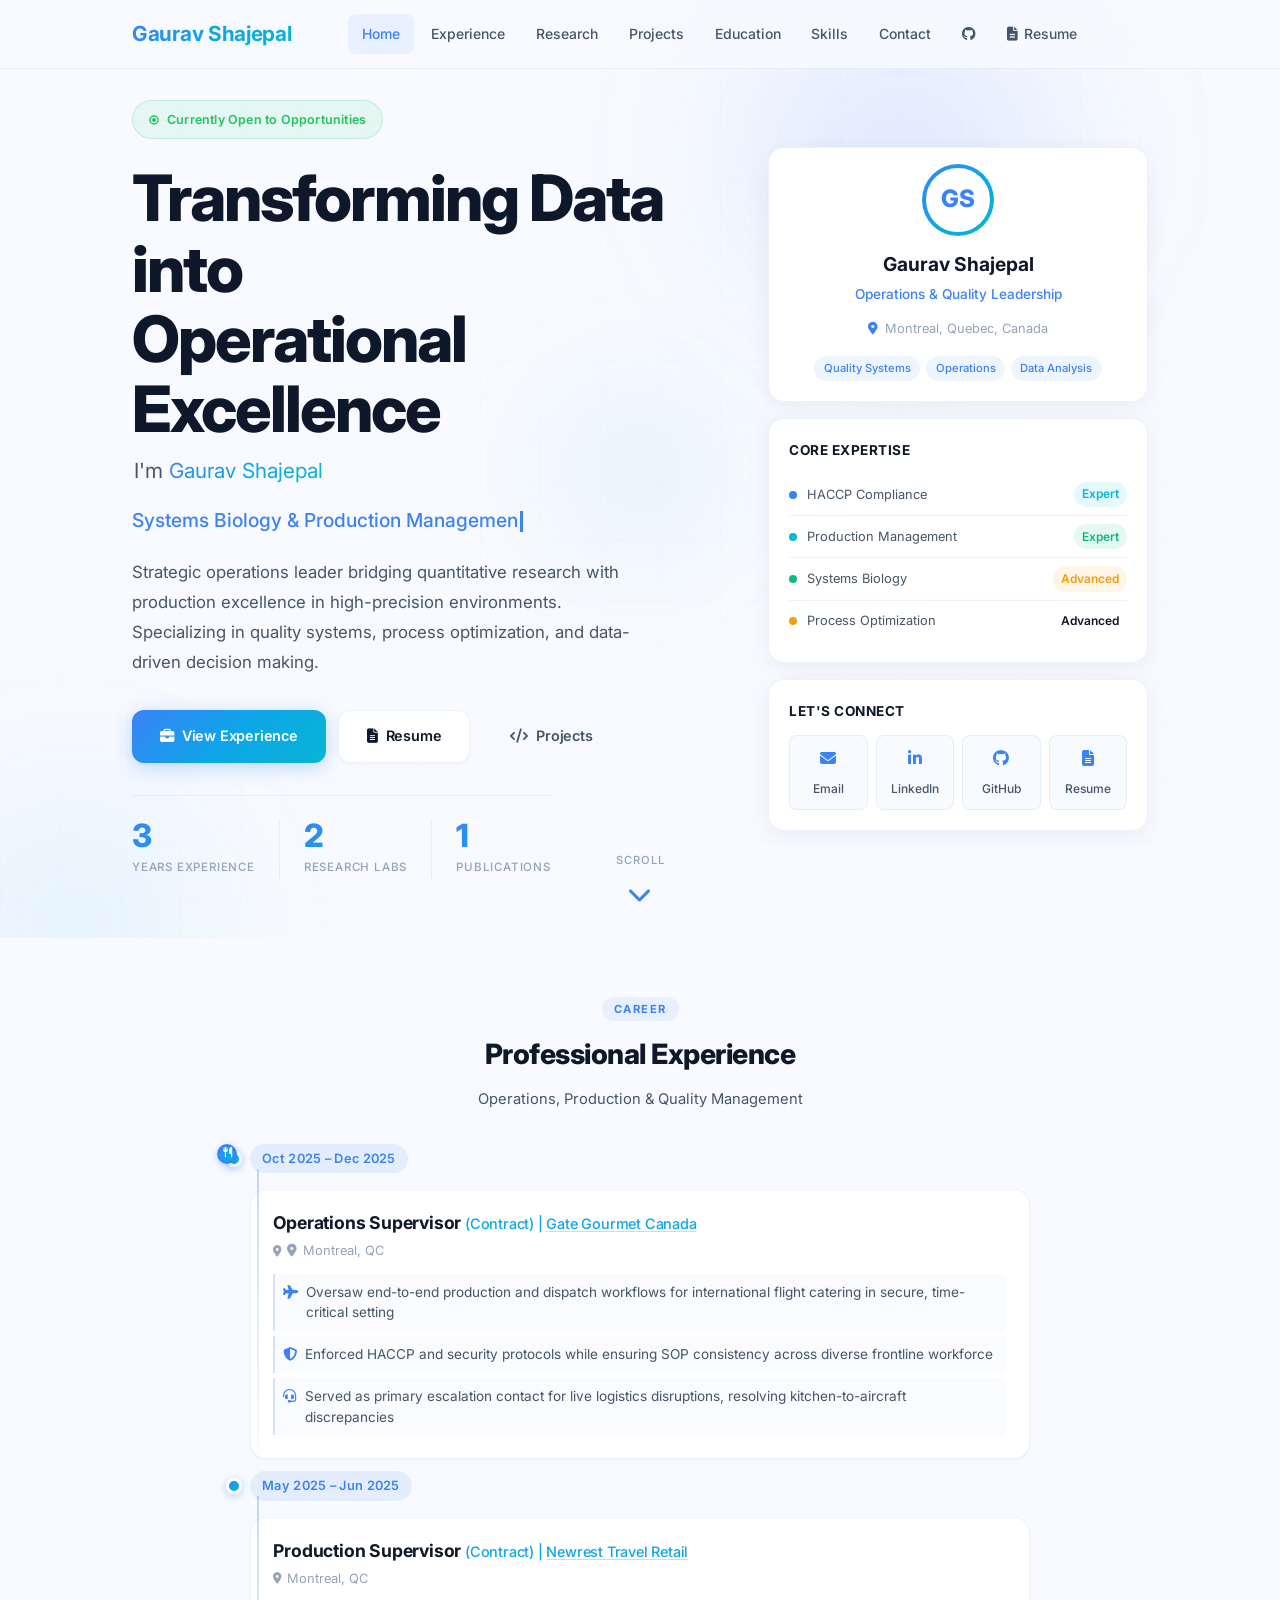
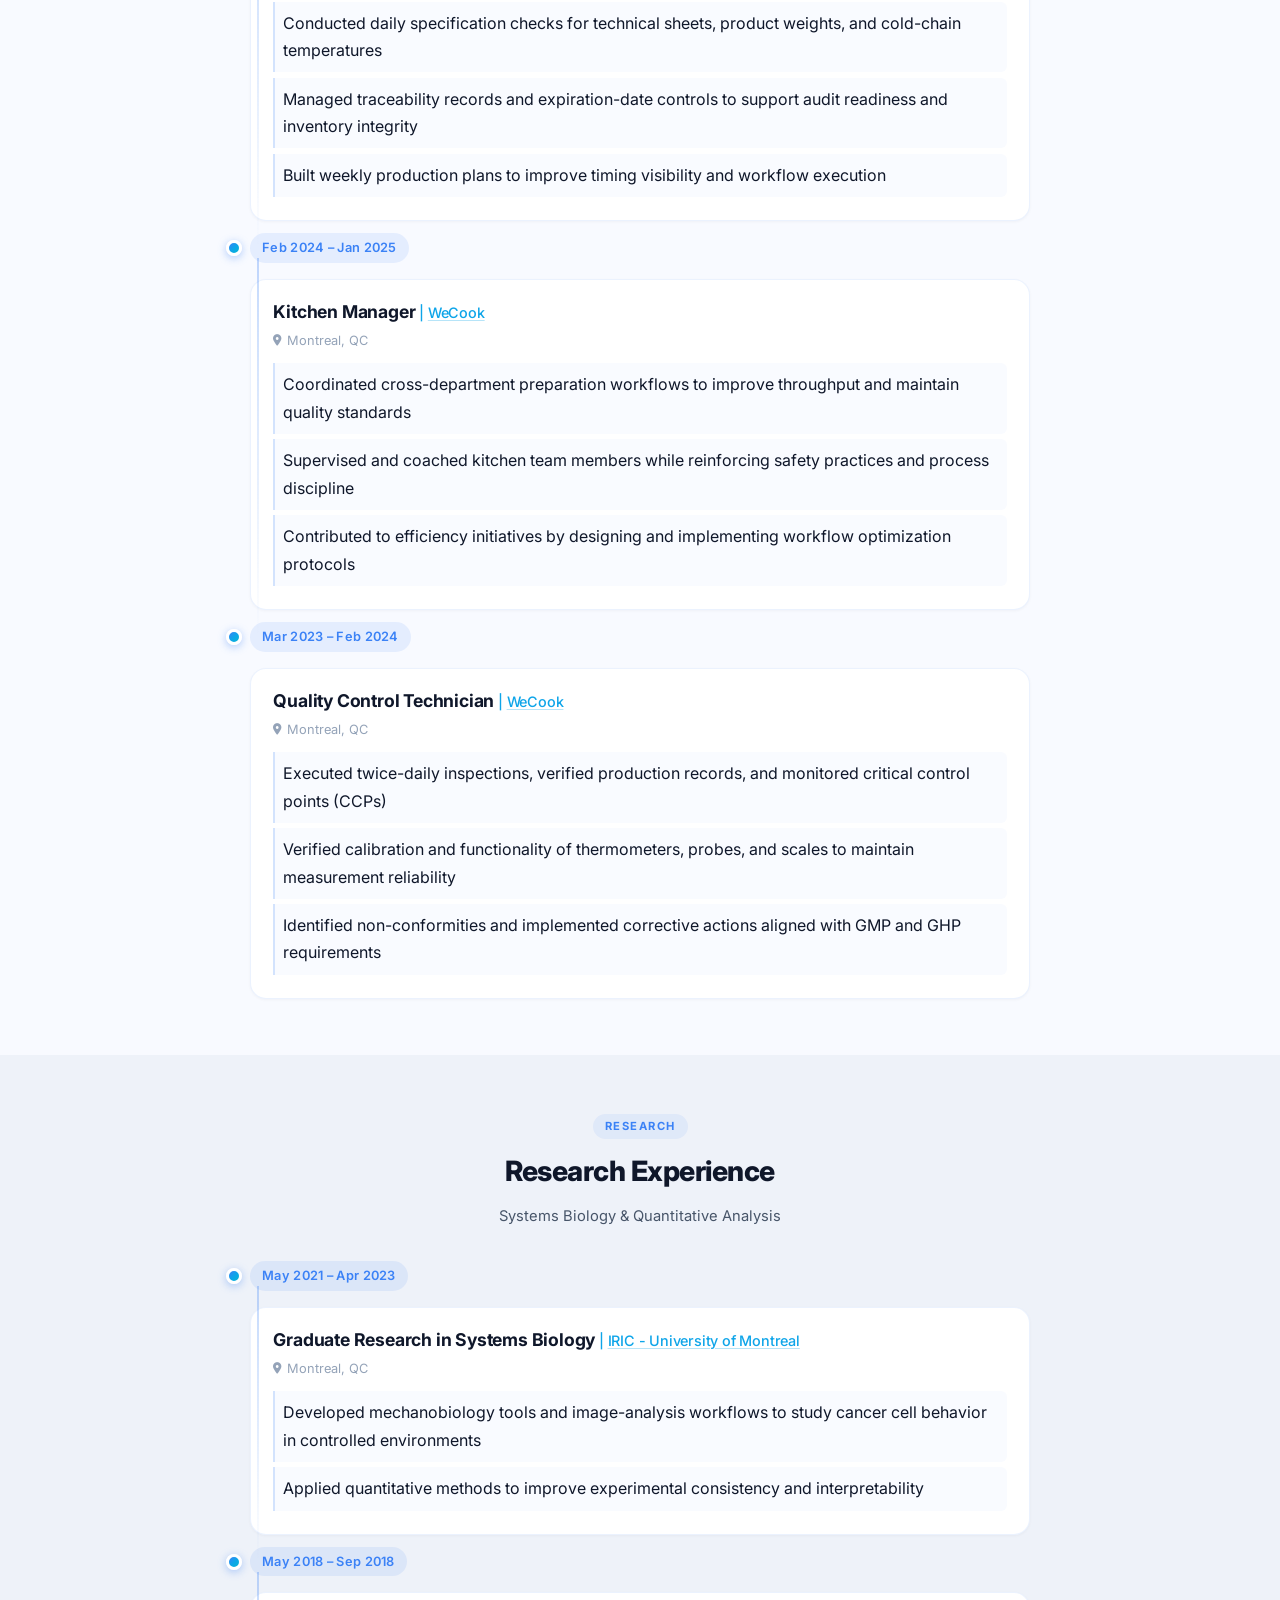
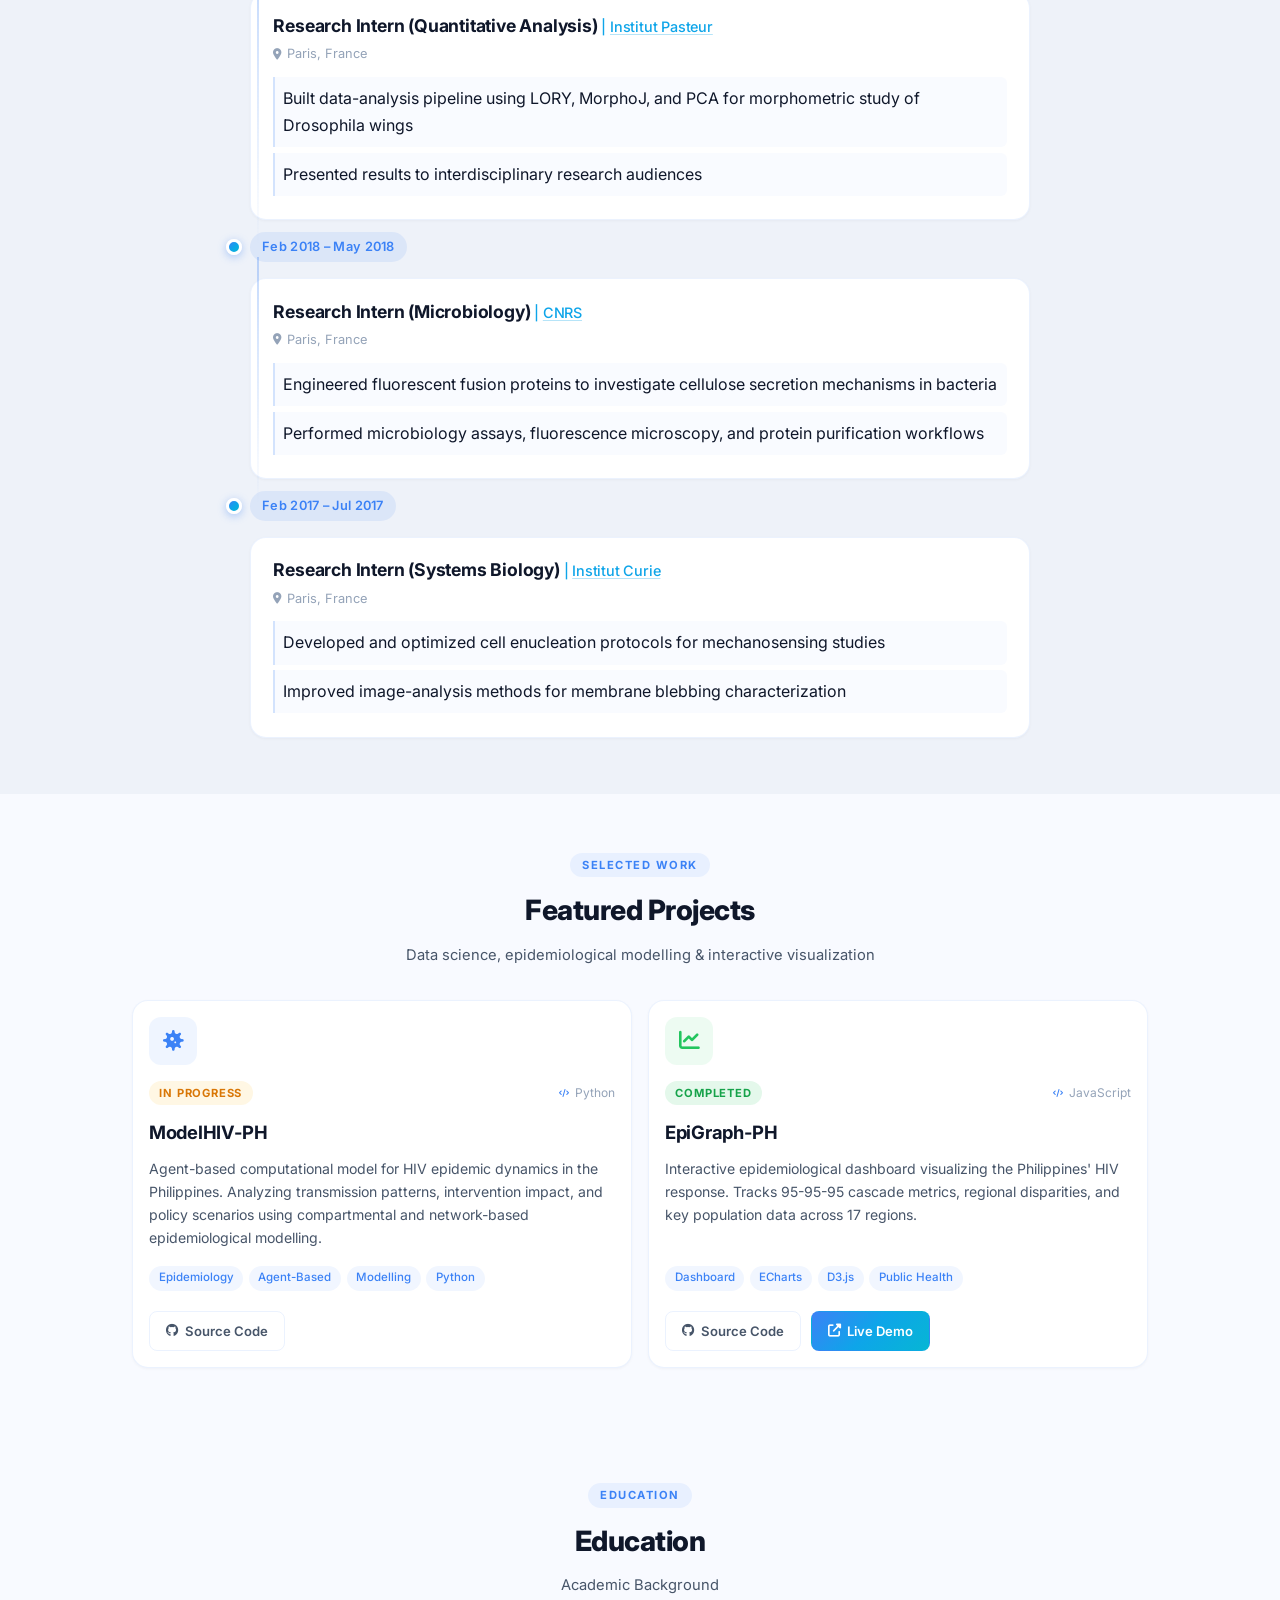
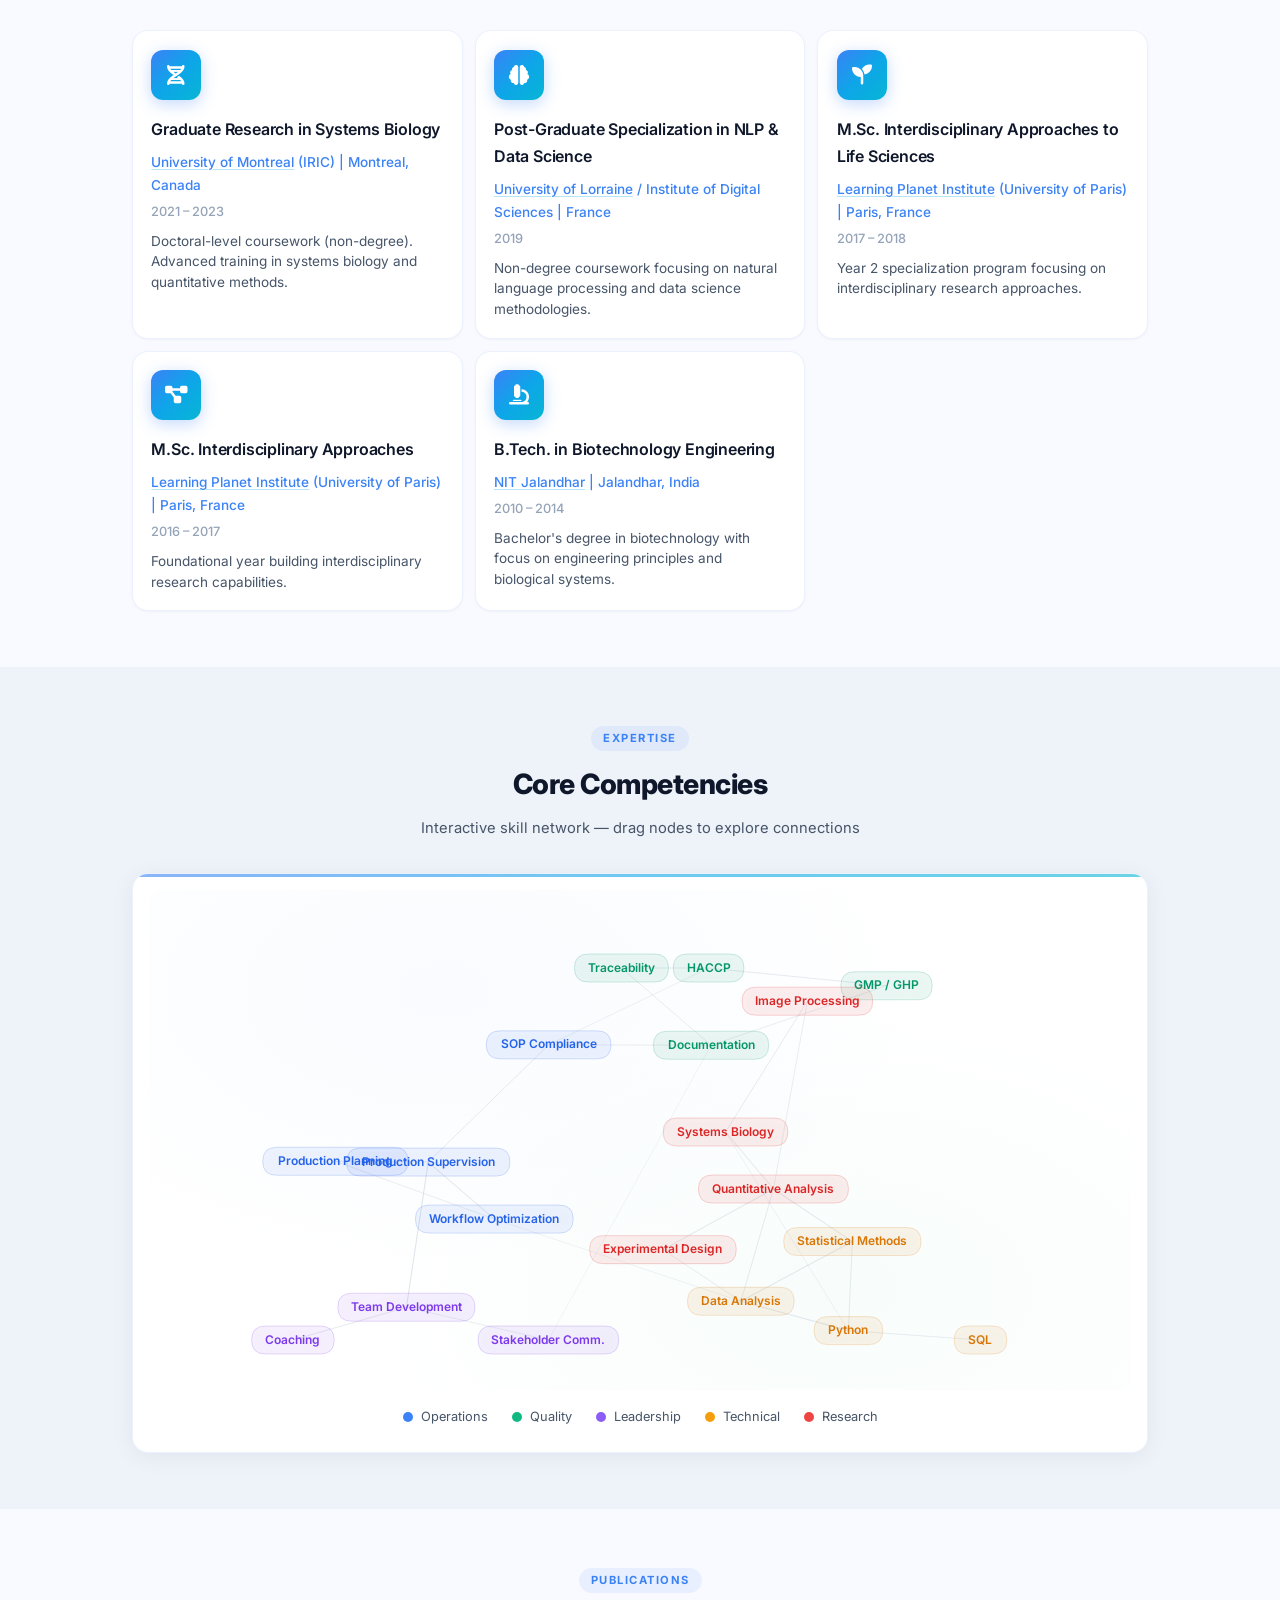
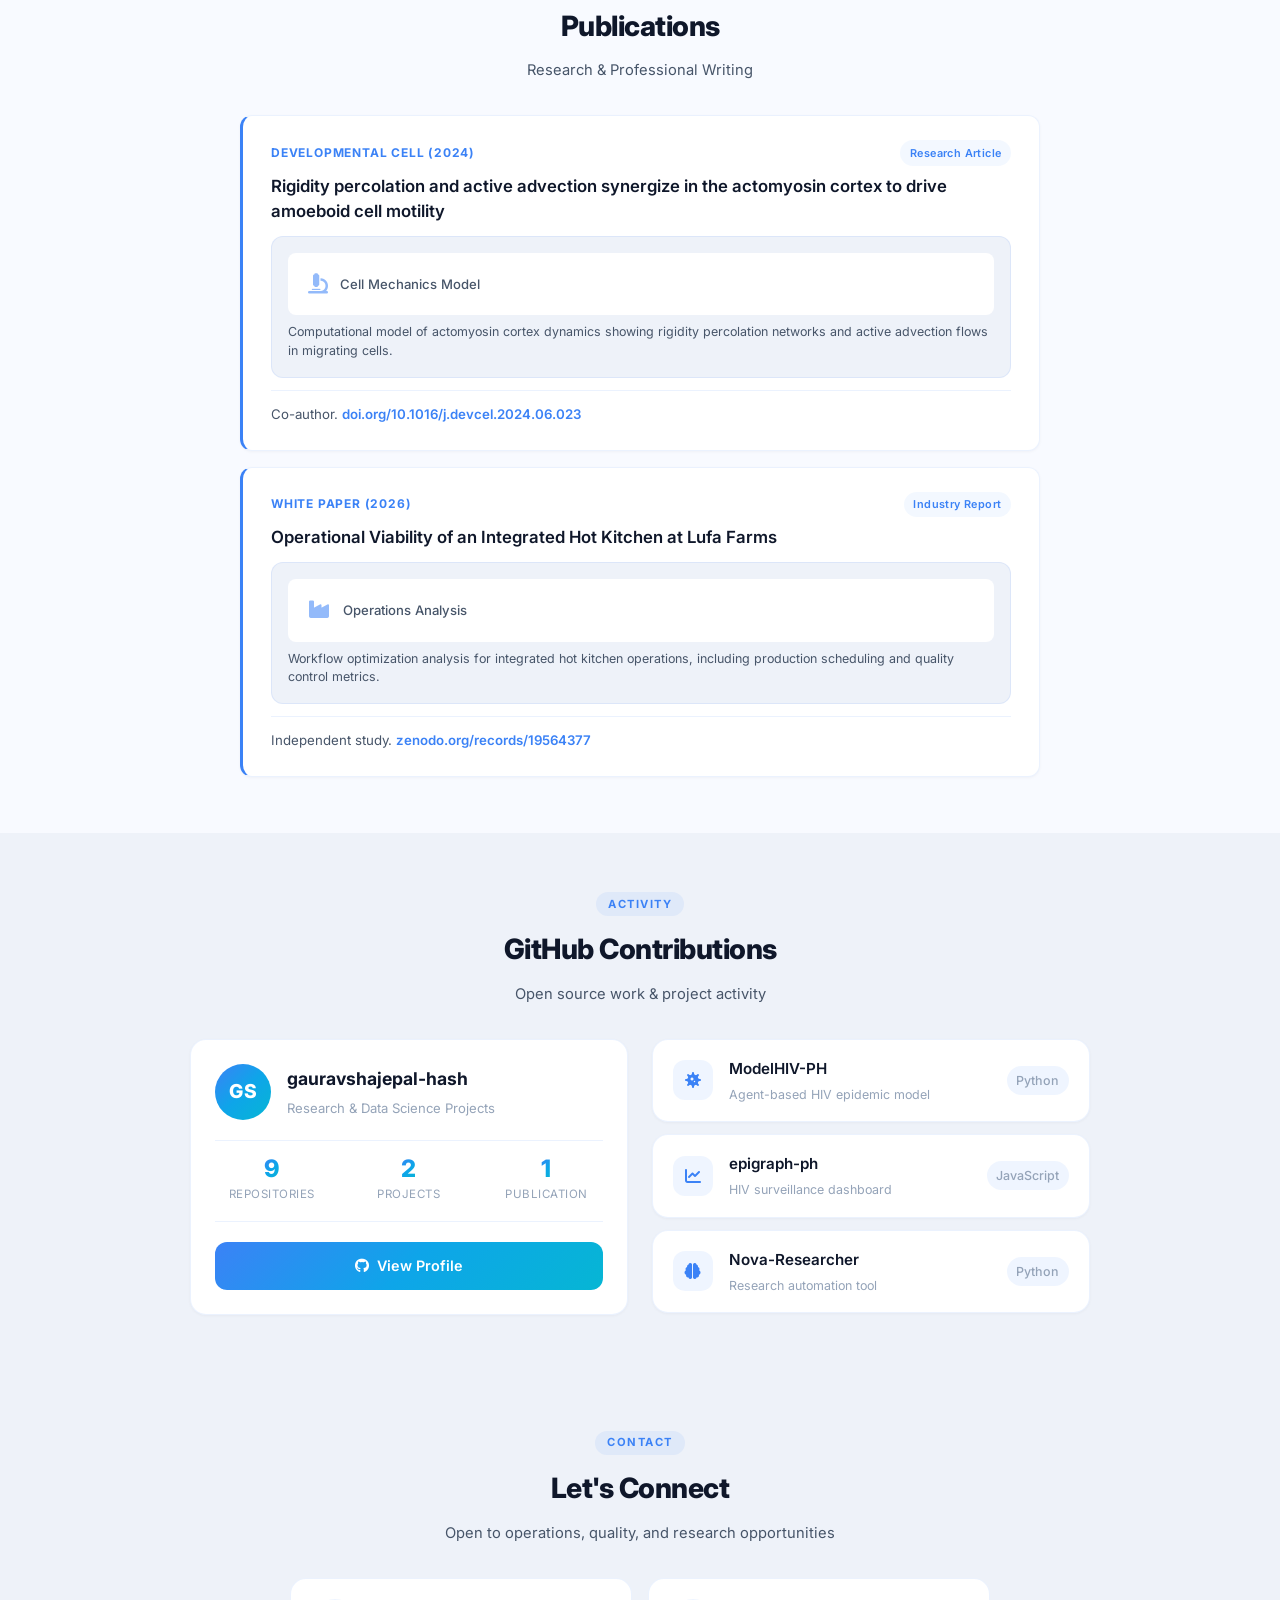
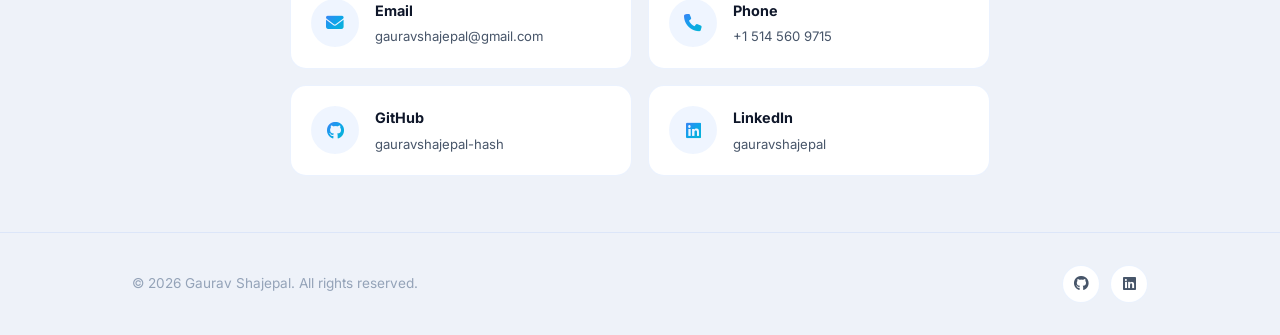
==== commit 4a07b99c: "Fix whitepaper: correct Zenodo URL and date" ====
--- a/index.html
+++ b/index.html
@@ -546,7 +546,7 @@
                 </div>
                 <div class="publication-item">
                     <div class="publication-header">
-                        <h3>White Paper (2023)</h3>
+                        <h3>White Paper (2026)</h3>
                         <span class="publication-type">Industry Report</span>
                     </div>
                     <p class="publication-title">Operational Viability of an Integrated Hot Kitchen at Lufa Farms</p>
@@ -557,7 +557,7 @@
                         </div>
                         <p class="figure-caption">Workflow optimization analysis for integrated hot kitchen operations, including production scheduling and quality control metrics.</p>
                     </div>
-                    <p class="publication-details">Independent study. <a href="#" target="_blank">Zenodo record available</a></p>
+                    <p class="publication-details">Independent study. <a href="https://zenodo.org/records/19564377" target="_blank">zenodo.org/records/19564377</a></p>
                 </div>
             </div>
         </div>
--- a/css/style.css
+++ b/css/style.css
@@ -1071,91 +1071,6 @@
     flex-wrap: wrap;
 }
 
-.legend-item {
-    display: flex;
-    align-items: center;
-    gap: 0.5rem;
-    font-size: 0.8rem;
-    color: var(--text-secondary);
-    padding: 0.35rem 0.75rem;
-    background: var(--bg-secondary);
-    border-radius: 100px;
-    transition: all 0.2s ease;
-}
-
-.legend-item:hover {
-    background: rgba(59, 130, 246, 0.06);
-    color: var(--text-primary);
-    transform: translateY(-1px);
-}
-
-.legend-dot {
-    width: 10px;
-    height: 10px;
-    border-radius: 50%;
-    box-shadow: 0 0 8px currentColor;
-    opacity: 0.7;
-}
-
-.legend-dot[style*="#3b82f6"] { color: #3b82f6; }
-.legend-dot[style*="#10b981"] { color: #10b981; }
-.legend-dot[style*="#8b5cf6"] { color: #8b5cf6; }
-.legend-dot[style*="#f59e0b"] { color: #f59e0b; }
-.legend-dot[style*="#ef4444"] { color: #ef4444; }
-
-.skill-tooltip {
-    position: absolute;
-    background: var(--card-bg);
-    border: 1px solid var(--card-border);
-    border-radius: var(--radius);
-    padding: 0.75rem 1rem;
-    box-shadow: var(--shadow-lg);
-    pointer-events: none;
-    opacity: 0;
-    transition: opacity 0.2s ease, transform 0.2s ease;
-    z-index: 100;
-    max-width: 220px;
-    transform: translateY(5px);
-}
-
-.skill-tooltip.visible {
-    opacity: 1;
-    transform: translateY(0);
-}
-
-.skill-tooltip .tooltip-category {
-    font-size: 0.68rem;
-    color: var(--accent-primary);
-    font-weight: 700;
-    text-transform: uppercase;
-    letter-spacing: 0.8px;
-    margin-bottom: 0.25rem;
-}
-
-.skill-tooltip h4 {
-    font-size: 0.9rem;
-    font-weight: 700;
-    margin-bottom: 0.15rem;
-    color: var(--text-primary);
-}
-
-.skill-tooltip p {
-    font-size: 0.75rem;
-    color: var(--text-muted);
-    margin: 0;
-}
-
-#skillsGraph {
-    width: 100%;
-    height: 500px;
-    cursor: grab;
-    display: block;
-}
-
-#skillsGraph:active {
-    cursor: grabbing;
-}
-
 .skill-legend {
     display: flex;
     justify-content: center;
@@ -1604,61 +1519,19 @@
     margin: 0 auto;
     display: flex;
     flex-direction: column;
-    gap: 1.25rem;
+    gap: 1rem;
 }
 
 .publication-item {
     background: var(--card-bg);
-    border-radius: var(--radius-lg);
+    border-radius: var(--radius);
     padding: 1.5rem 1.75rem;
     border: 1px solid var(--card-border);
-    box-shadow: var(--shadow-sm);
-    transition: all 0.4s cubic-bezier(0.25, 0.46, 0.45, 0.94);
+    border-left: 3px solid var(--accent-primary);
+    box-shadow: 0 1px 3px rgba(15,23,42,0.04);
+    transition: all 0.5s cubic-bezier(0.25, 0.46, 0.45, 0.94);
     opacity: 0;
-    transform: translateY(25px);
-    position: relative;
-    overflow: hidden;
-}
-
-.publication-item::before {
-    content: '';
-    position: absolute;
-    top: 0;
-    left: 0;
-    right: 0;
-    height: 3px;
-    background: var(--accent-gradient);
-    opacity: 0;
-    transition: opacity 0.3s ease;
-}
-
-.publication-item::after {
-    content: '';
-    position: absolute;
-    top: 0;
-    left: 0;
-    right: 0;
-    bottom: 0;
-    background: linear-gradient(135deg, rgba(59, 130, 246, 0.02) 0%, rgba(16, 185, 129, 0.01) 100%);
-    opacity: 0;
-    transition: opacity 0.3s ease;
-    pointer-events: none;
-}
-
-.publication-item:hover::before {
-    opacity: 1;
-}
-
-.publication-item:hover::after {
-    opacity: 1;
-}
-
-.publication-item:hover {
-    border-color: rgba(59, 130, 246, 0.35);
-    box-shadow: 
-        var(--shadow),
-        0 0 40px rgba(59, 130, 246, 0.08);
-    transform: translateY(-4px) translateX(4px);
+    transform: translateY(20px);
 }
 
 .publication-item.visible {
@@ -1666,12 +1539,19 @@
     transform: translateY(0);
 }
 
+.publication-item:hover {
+    border-left-color: #059669;
+    border-left-width: 4px;
+    box-shadow: 0 6px 24px rgba(59,130,246,0.08);
+    transform: translateX(4px);
+}
+
 .publication-header {
     display: flex;
     justify-content: space-between;
-    align-items: flex-start;
-    margin-bottom: 0.75rem;
-    gap: 1rem;
+    align-items: center;
+    margin-bottom: 0.5rem;
+    gap: 0.75rem;
 }
 
 .publication-header h3 {
@@ -1679,102 +1559,69 @@
     font-weight: 700;
     color: var(--accent-primary);
     text-transform: uppercase;
-    letter-spacing: 1.2px;
+    letter-spacing: 0.8px;
     margin: 0;
-    padding: 0.35rem 0.75rem;
-    background: rgba(59, 130, 246, 0.06);
-    border-radius: 100px;
-    border: 1px solid rgba(59, 130, 246, 0.15);
 }
 
 .publication-type {
-    font-size: 0.7rem;
-    padding: 0.3rem 0.7rem;
-    background: rgba(16, 185, 129, 0.08);
-    color: #059669;
+    font-size: 0.68rem;
+    padding: 0.22rem 0.6rem;
+    background: rgba(59,130,246,0.06);
+    color: var(--accent-primary);
     border-radius: 100px;
     font-weight: 600;
-    text-transform: uppercase;
-    letter-spacing: 0.6px;
+    letter-spacing: 0.4px;
     white-space: nowrap;
-    border: 1px solid rgba(16, 185, 129, 0.15);
 }
 
 .publication-title {
-    font-size: 1.1rem;
-    font-weight: 700;
-    margin: 0.5rem 0 0.75rem 0;
+    font-size: 1.05rem;
+    font-weight: 600;
+    margin: 0.25rem 0 0.75rem;
     line-height: 1.5;
     color: var(--text-primary);
-    transition: color 0.3s ease;
-}
-
-.publication-item:hover .publication-title {
-    color: var(--accent-primary);
 }
 
 .publication-figure {
-    margin: 1rem 0;
-    padding: 1.25rem;
-    background: 
-        linear-gradient(135deg, rgba(59, 130, 246, 0.02) 0%, rgba(16, 185, 129, 0.015) 100%),
-        var(--card-bg);
+    margin: 0.75rem 0;
+    padding: 1rem;
+    background: var(--bg-secondary);
     border-radius: var(--radius);
     border: 1px solid var(--card-border);
-    transition: all 0.3s ease;
-}
-
-.publication-item:hover .publication-figure {
-    border-color: rgba(59, 130, 246, 0.2);
-    box-shadow: 0 4px 20px rgba(59, 130, 246, 0.06);
 }
 
 .figure-placeholder {
     display: flex;
     align-items: center;
-    justify-content: center;
-    gap: 1rem;
-    padding: 2rem;
-    background: 
-        linear-gradient(135deg, rgba(59, 130, 246, 0.02) 0%, transparent 50%),
-        var(--bg-secondary);
-    border-radius: var(--radius);
-    border: 2px dashed var(--card-border);
-    margin-bottom: 0.75rem;
-    transition: all 0.3s ease;
-}
-
-.publication-item:hover .figure-placeholder {
-    border-color: var(--accent-primary);
-    background: 
-        linear-gradient(135deg, rgba(59, 130, 246, 0.04) 0%, transparent 50%),
-        var(--card-bg);
+    gap: 0.75rem;
+    padding: 1.25rem;
+    background: var(--card-bg);
+    border-radius: var(--radius-sm);
+    margin-bottom: 0.5rem;
 }
 
 .figure-placeholder i {
-    font-size: 1.75rem;
-    color: var(--accent-primary);
-    opacity: 0.8;
+    font-size: 1.25rem;
+    color: var(--accent-primary);
+    opacity: 0.55;
 }
 
 .figure-placeholder span {
-    font-size: 0.9rem;
-    color: var(--text-muted);
-    font-weight: 500;
-}
-
-.figure-caption {
     font-size: 0.82rem;
     color: var(--text-secondary);
-    line-height: 1.6;
+    font-weight: 500;
+}
+
+.figure-caption {
+    font-size: 0.78rem;
+    color: var(--text-secondary);
+    line-height: 1.5;
     margin: 0;
-    padding-left: 0.5rem;
-    border-left: 2px solid var(--card-border);
 }
 
 .publication-details {
     color: var(--text-secondary);
-    font-size: 0.85rem;
+    font-size: 0.83rem;
     margin-top: 0.75rem;
     padding-top: 0.75rem;
     border-top: 1px solid var(--card-border);
@@ -1783,100 +1630,12 @@
 .publication-details a {
     color: var(--accent-primary);
     font-weight: 600;
-    text-decoration: none;
-    transition: all 0.2s ease;
-    display: inline-flex;
-    align-items: center;
-    gap: 0.3rem;
-}
-
-.publication-details a::after {
-    content: '→';
-    opacity: 0;
-    transition: opacity 0.2s ease, transform 0.2s ease;
+    transition: color 0.2s ease;
 }
 
 .publication-details a:hover {
-    color: var(--accent-secondary);
-}
-
-.publication-details a:hover::after {
-    opacity: 1;
-    transform: translateX(2px);
-}
-
-.publication-item {
-    background: var(--card-bg);
-    border-radius: var(--radius-lg);
-    padding: 1.15rem 1.4rem;
-    border: 1px solid var(--card-border);
-    box-shadow: var(--shadow-sm);
-    transition: all 0.3s cubic-bezier(0.25, 0.46, 0.45, 0.94);
-    opacity: 0;
-    transform: translateY(20px);
-}
-
-.publication-item.visible {
-    opacity: 1;
-    transform: translateY(0);
-}
-
-.publication-item:hover {
-    border-color: rgba(59, 130, 246, 0.25);
-    box-shadow: var(--shadow);
-    transform: translateX(4px);
-}
-
-.publication-item h3 {
-    color: var(--accent-primary);
-    font-size: 0.8rem;
-    font-weight: 700;
-    text-transform: uppercase;
-    letter-spacing: 0.5px;
-    margin-bottom: 0.4rem;
-}
-
-.publication-title {
-    font-size: 1.05rem;
-    font-weight: 600;
-    margin-bottom: 0.5rem;
-    line-height: 1.5;
-    color: var(--text-primary);
-}
-
-.publication-details {
-    color: var(--text-secondary);
-    font-size: 0.85rem;
-}
-
-.publication-details a {
-    color: var(--accent-primary);
-    font-weight: 500;
+    color: #059669;
     text-decoration: underline;
-    text-decoration-color: rgba(59, 130, 246, 0.3);
-    text-underline-offset: 2px;
-}
-
-.publication-details a:hover {
-    text-decoration-color: var(--accent-primary);
-}
-
-.publication-header {
-    display: flex;
-    justify-content: space-between;
-    align-items: center;
-    margin-bottom: 0.5rem;
-}
-
-.publication-type {
-    font-size: 0.7rem;
-    padding: 0.2rem 0.6rem;
-    background: rgba(59, 130, 246, 0.08);
-    color: var(--accent-primary);
-    border-radius: 100px;
-    font-weight: 600;
-    text-transform: uppercase;
-    letter-spacing: 0.5px;
 }
 
 /* ==================== GITHUB ACTIVITY ==================== */
@@ -2276,17 +2035,6 @@
 .project-card:nth-child(2) { transition-delay: 0.2s; }
 
 /* Publication Items Animation */
-.publication-item {
-    opacity: 0;
-    transform: translateY(20px);
-    transition: all 0.6s cubic-bezier(0.25, 0.46, 0.45, 0.94);
-}
-
-.publication-item.visible {
-    opacity: 1;
-    transform: translateY(0);
-}
-
 .publication-item:nth-child(1) { transition-delay: 0.1s; }
 .publication-item:nth-child(2) { transition-delay: 0.2s; }
 
@@ -2353,79 +2101,6 @@
     25% { transform: translate(-8px, -5px) rotate(-0.5deg); }
     50% { transform: translate(5px, -3px) rotate(0.5deg); }
     75% { transform: translate(-3px, 2px) rotate(-0.3deg); }
-}
-
-/* ==================== PUBLICATION ITEMS ==================== */
-.publication-item {
-    position: relative;
-    overflow: hidden;
-}
-
-.publication-item::before {
-    content: '';
-    position: absolute;
-    top: 0;
-    left: 0;
-    width: 100%;
-    height: 100%;
-    background: linear-gradient(135deg, rgba(59, 130, 246, 0.03), rgba(59, 130, 246, 0.01));
-    opacity: 0;
-    transition: opacity 0.3s ease;
-}
-
-.publication-item:hover::before {
-    opacity: 1;
-}
-
-.publication-item h3 {
-    font-size: 0.7rem;
-    font-weight: 700;
-    color: var(--accent-primary);
-    margin-bottom: 0.5rem;
-    text-transform: uppercase;
-    letter-spacing: 1px;
-    position: relative;
-    display: inline-block;
-}
-
-.publication-item h3::after {
-    content: '';
-    position: absolute;
-    bottom: -2px;
-    left: 0;
-    width: 0;
-    height: 2px;
-    background: var(--accent-gradient);
-    transition: width 0.3s ease;
-}
-
-.publication-item:hover h3::after {
-    width: 100%;
-}
-
-.publication-item .publication-title {
-    font-size: 0.95rem;
-    font-weight: 600;
-    color: var(--text-primary);
-    margin: 0.5rem 0 0.6rem 0;
-    line-height: 1.5;
-    transition: color 0.3s ease;
-}
-
-.publication-item:hover .publication-title {
-    color: var(--accent-primary);
-}
-
-.publication-item .publication-details a {
-    color: var(--text-secondary);
-    font-weight: 500;
-    transition: all 0.3s ease;
-    border-bottom: 1px solid transparent;
-}
-
-.publication-item .publication-details a:hover {
-    color: var(--accent-primary);
-    border-bottom-color: var(--accent-primary);
 }
 
 /* ==================== CONTACT CARDS ==================== */
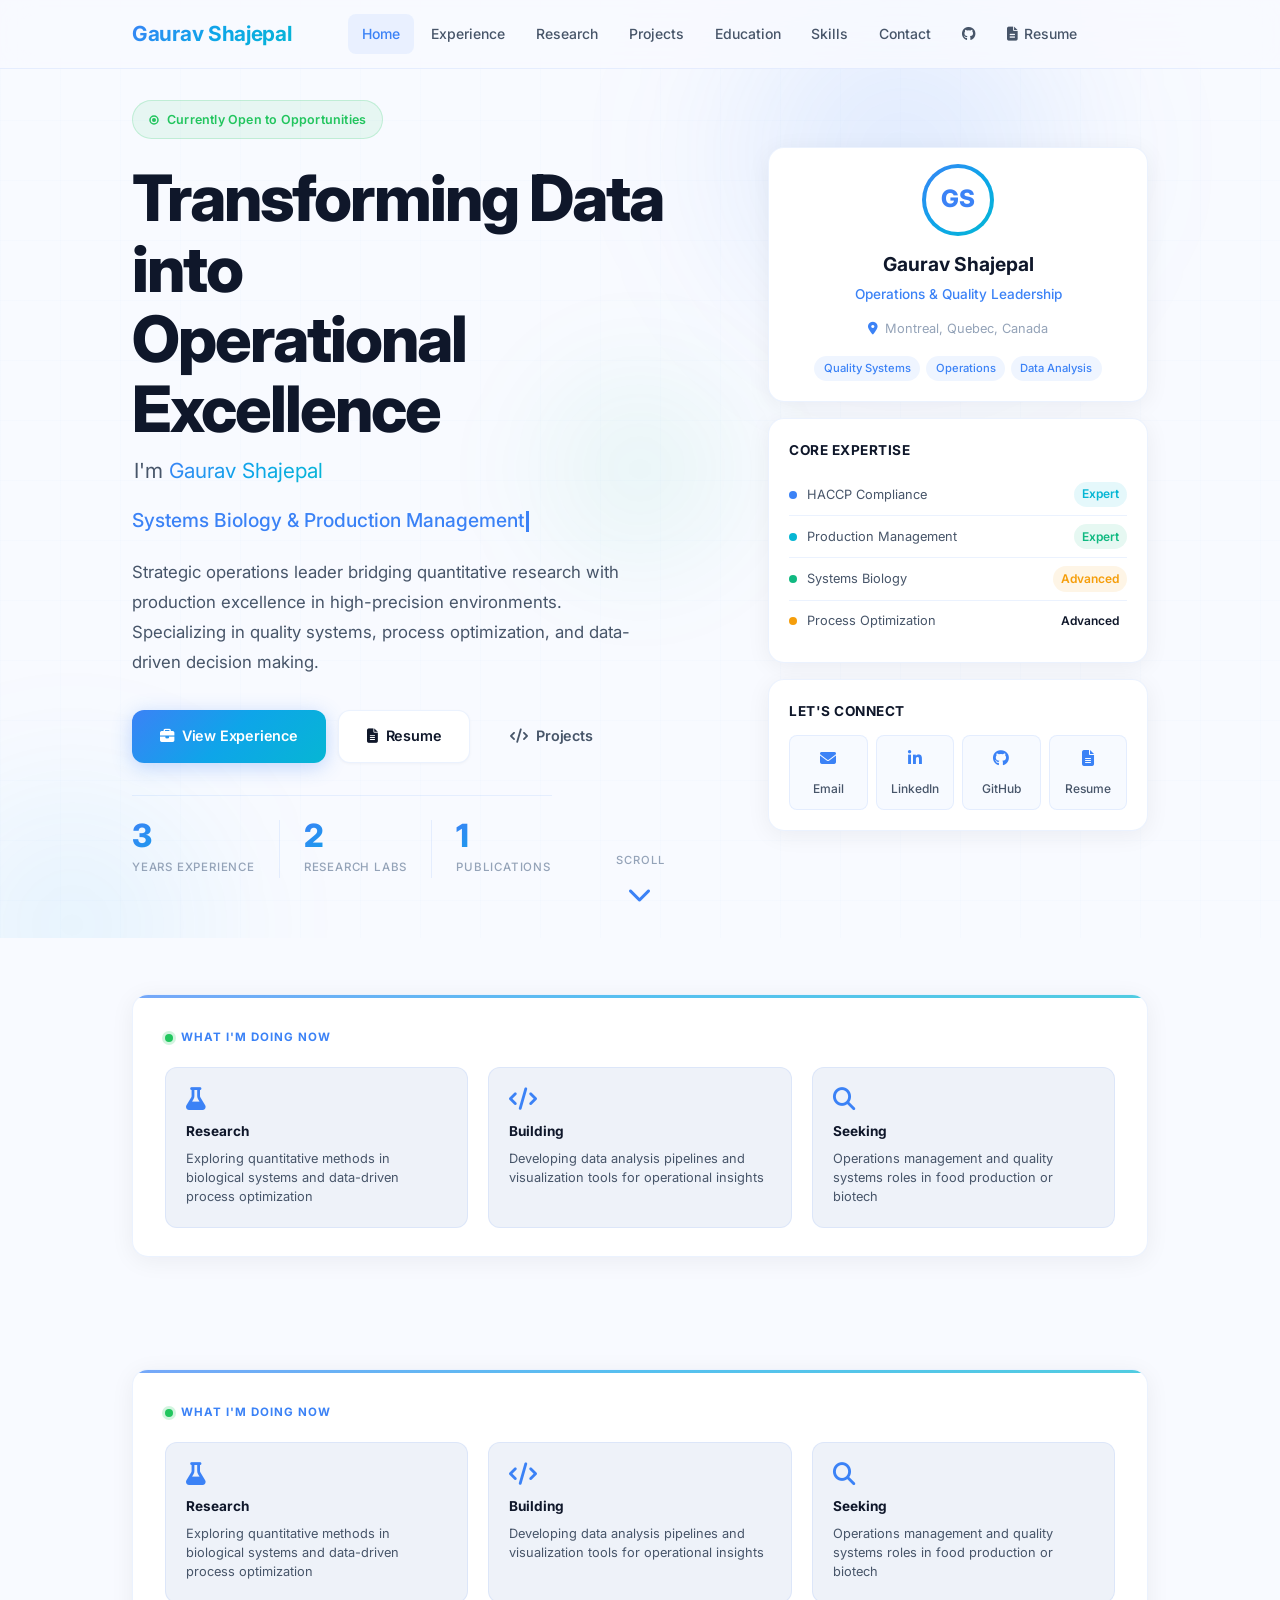
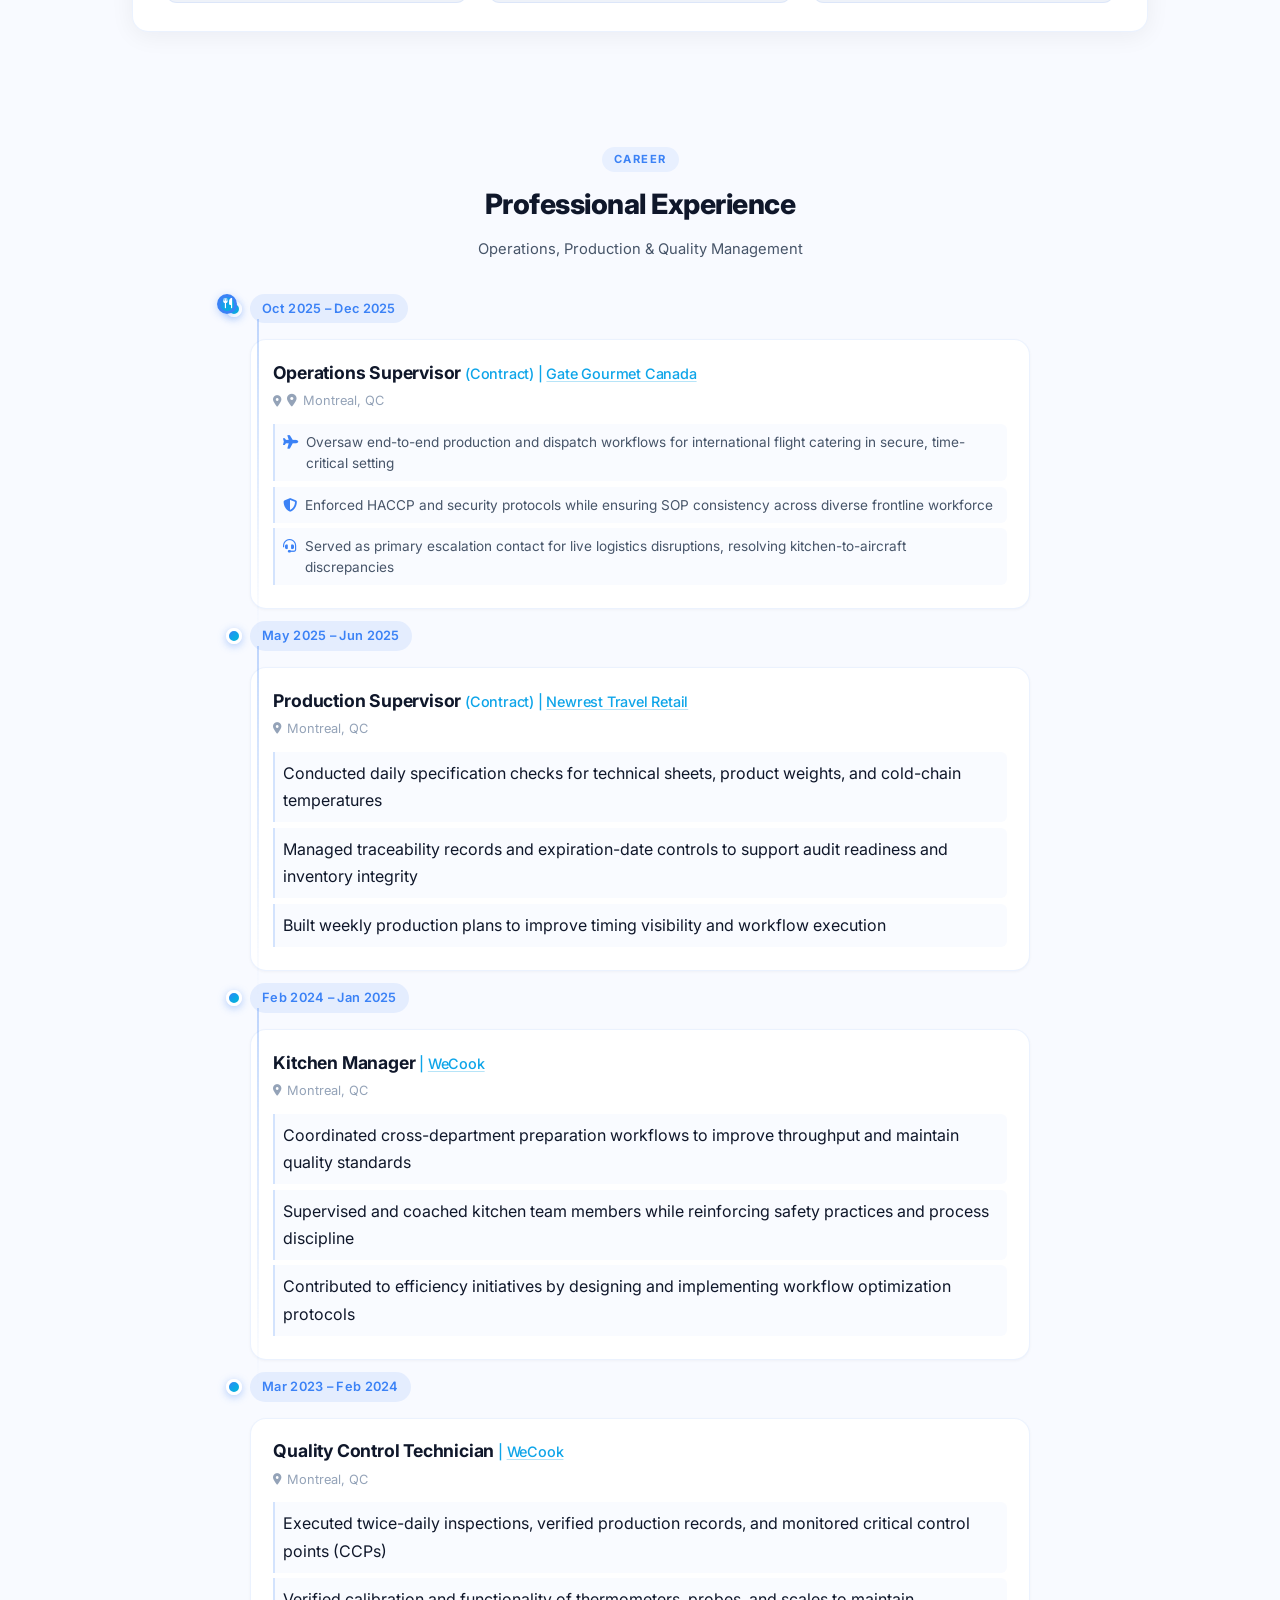
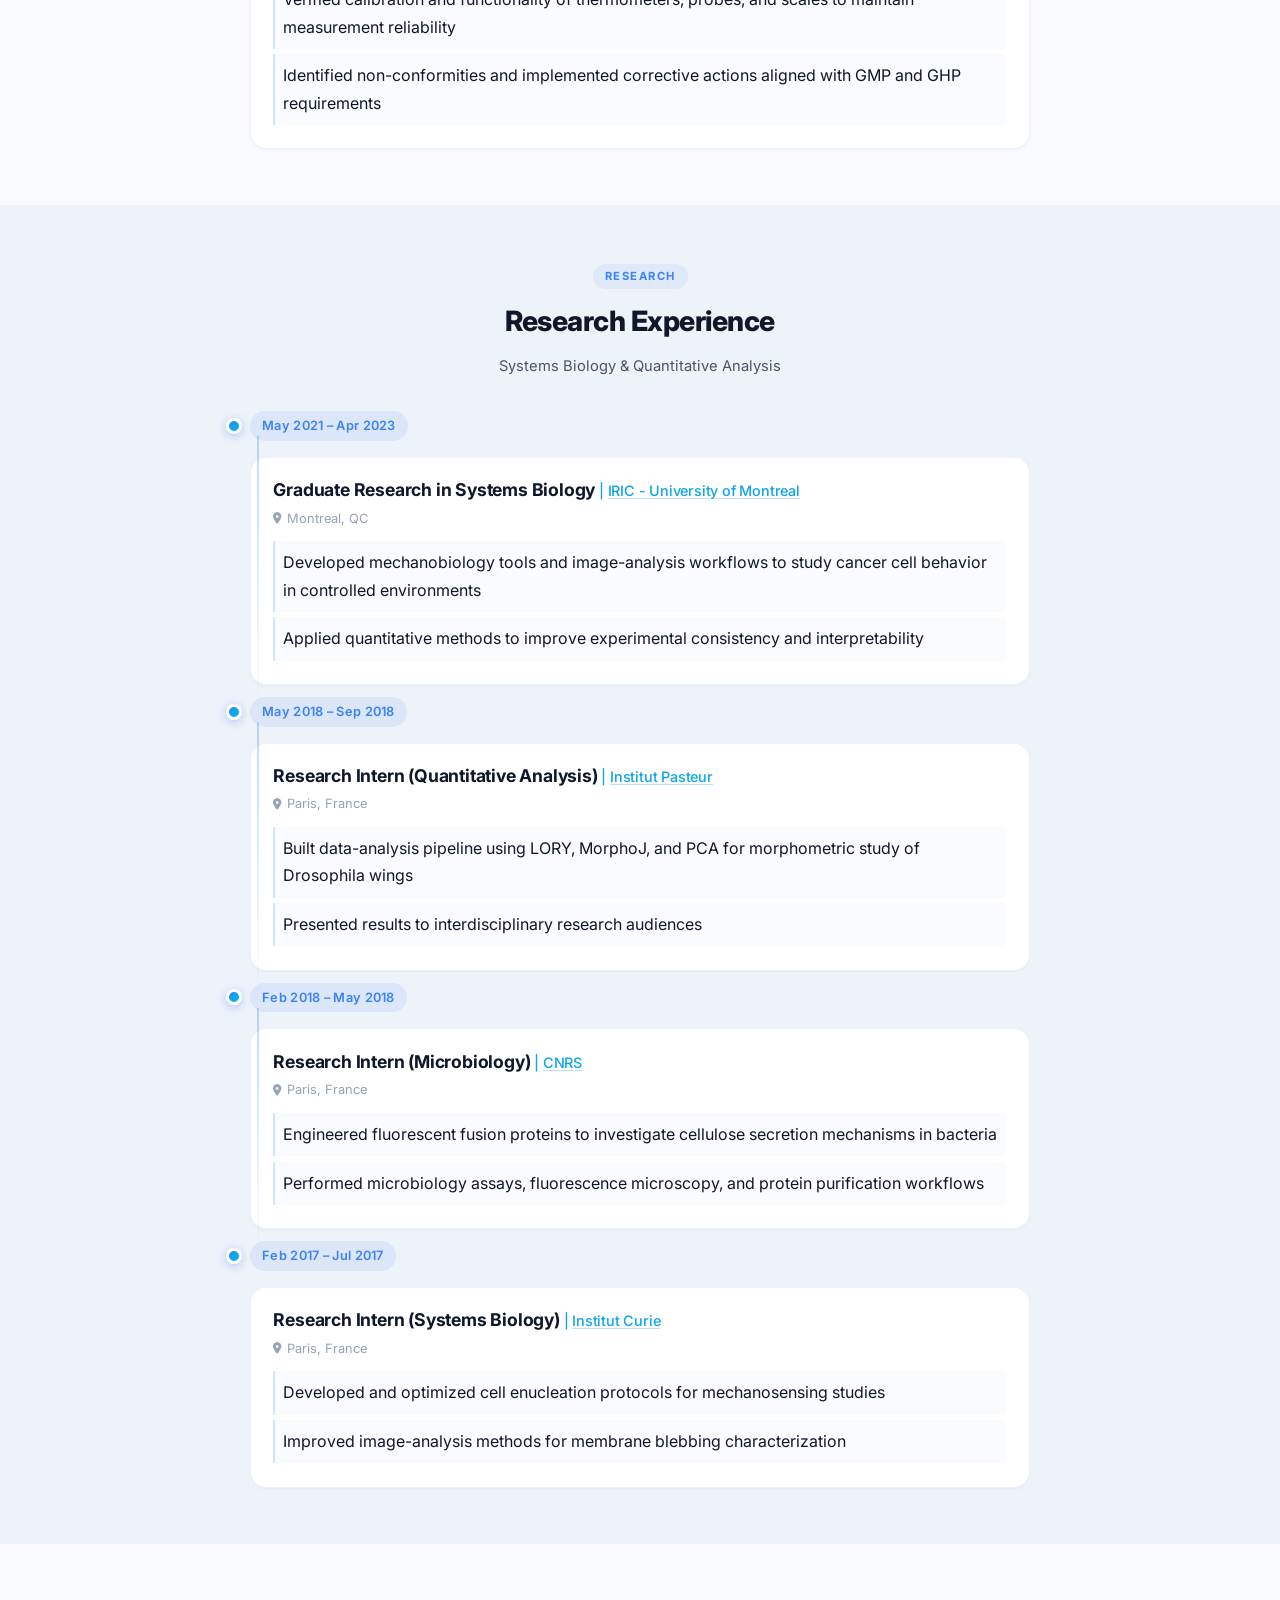
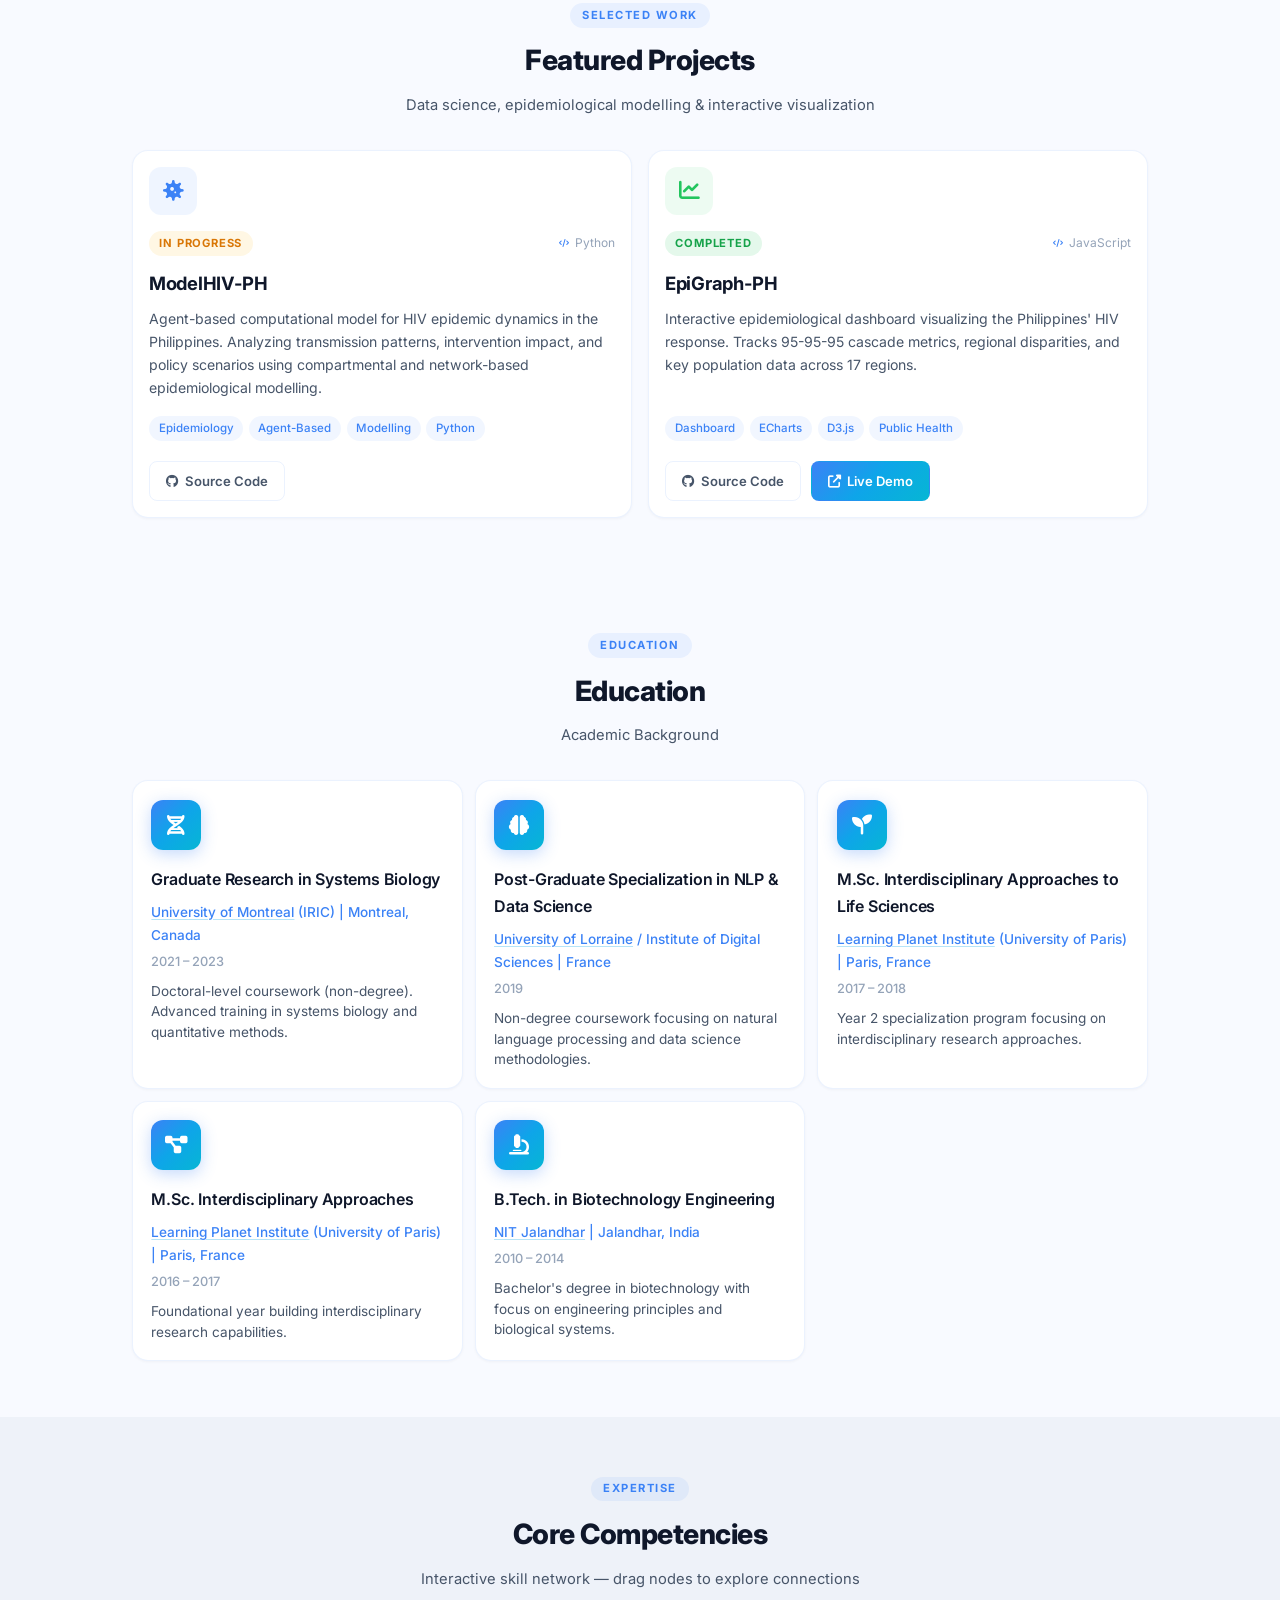
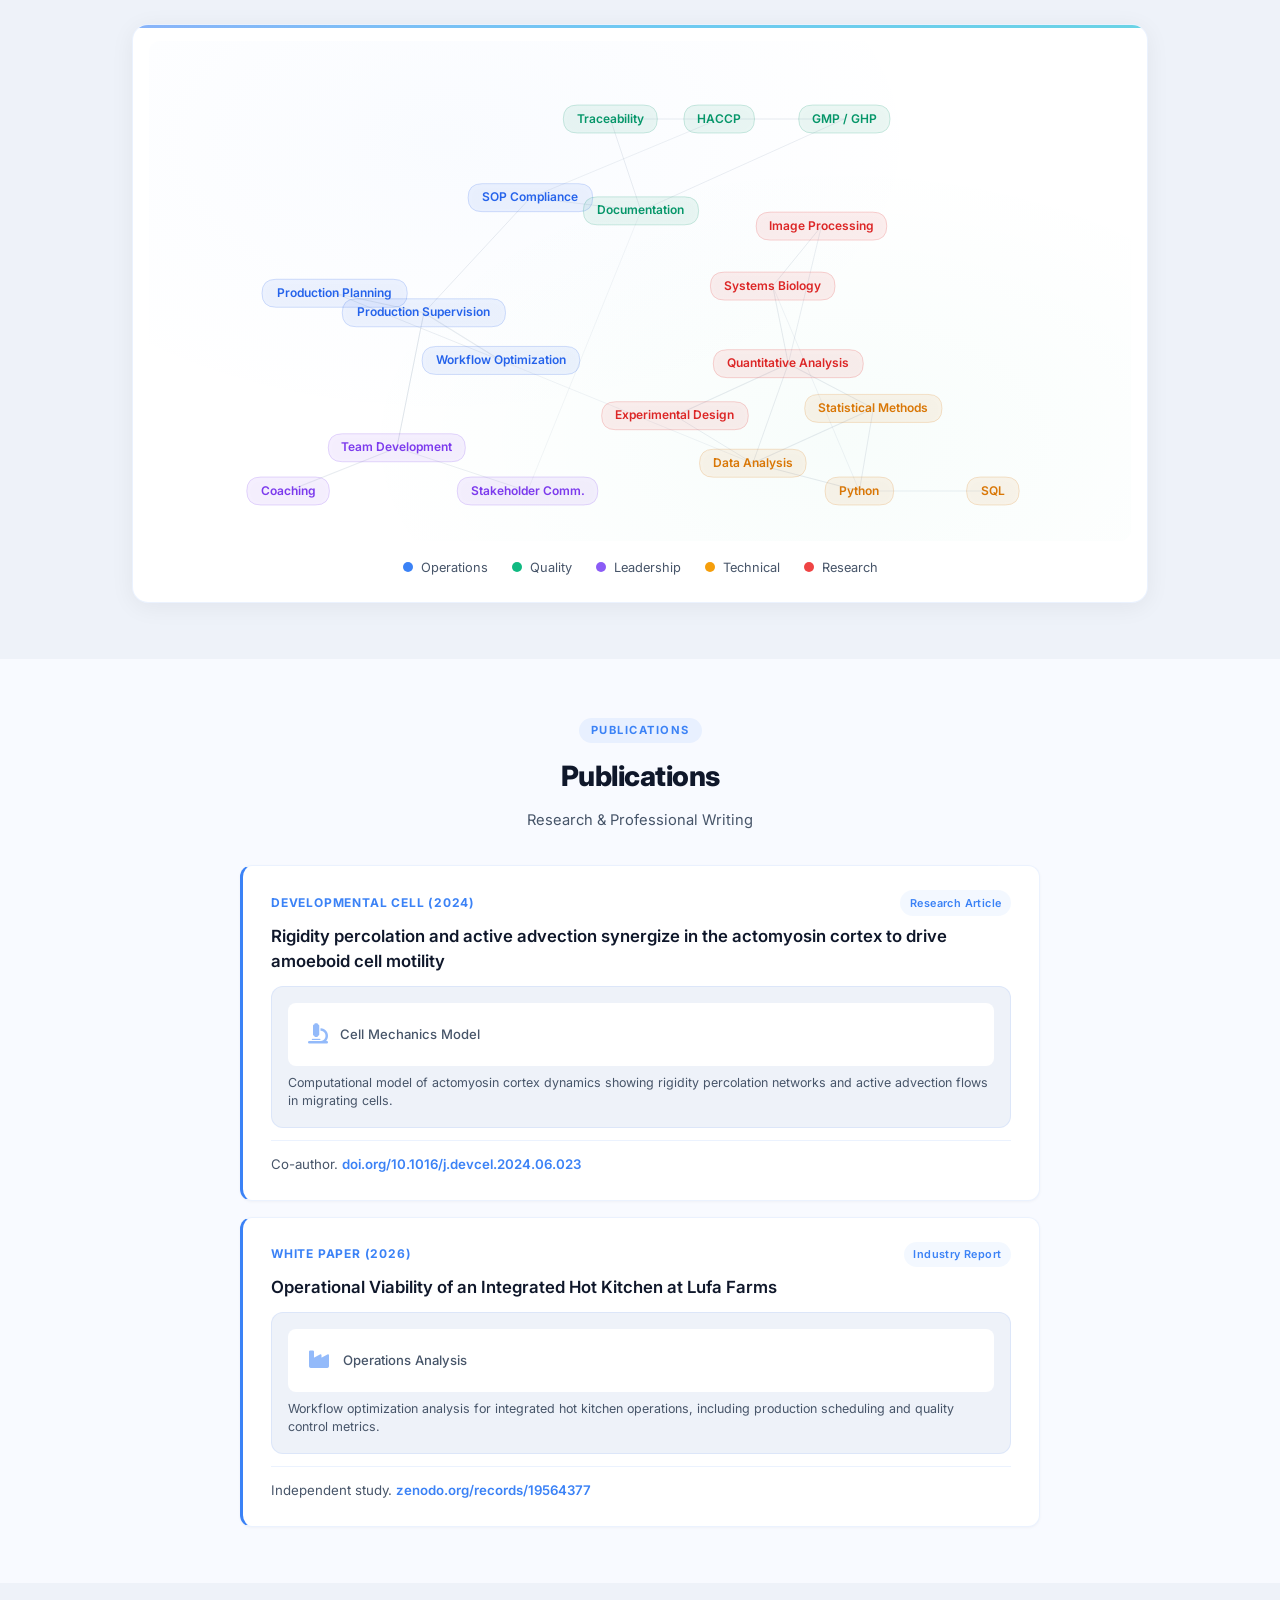
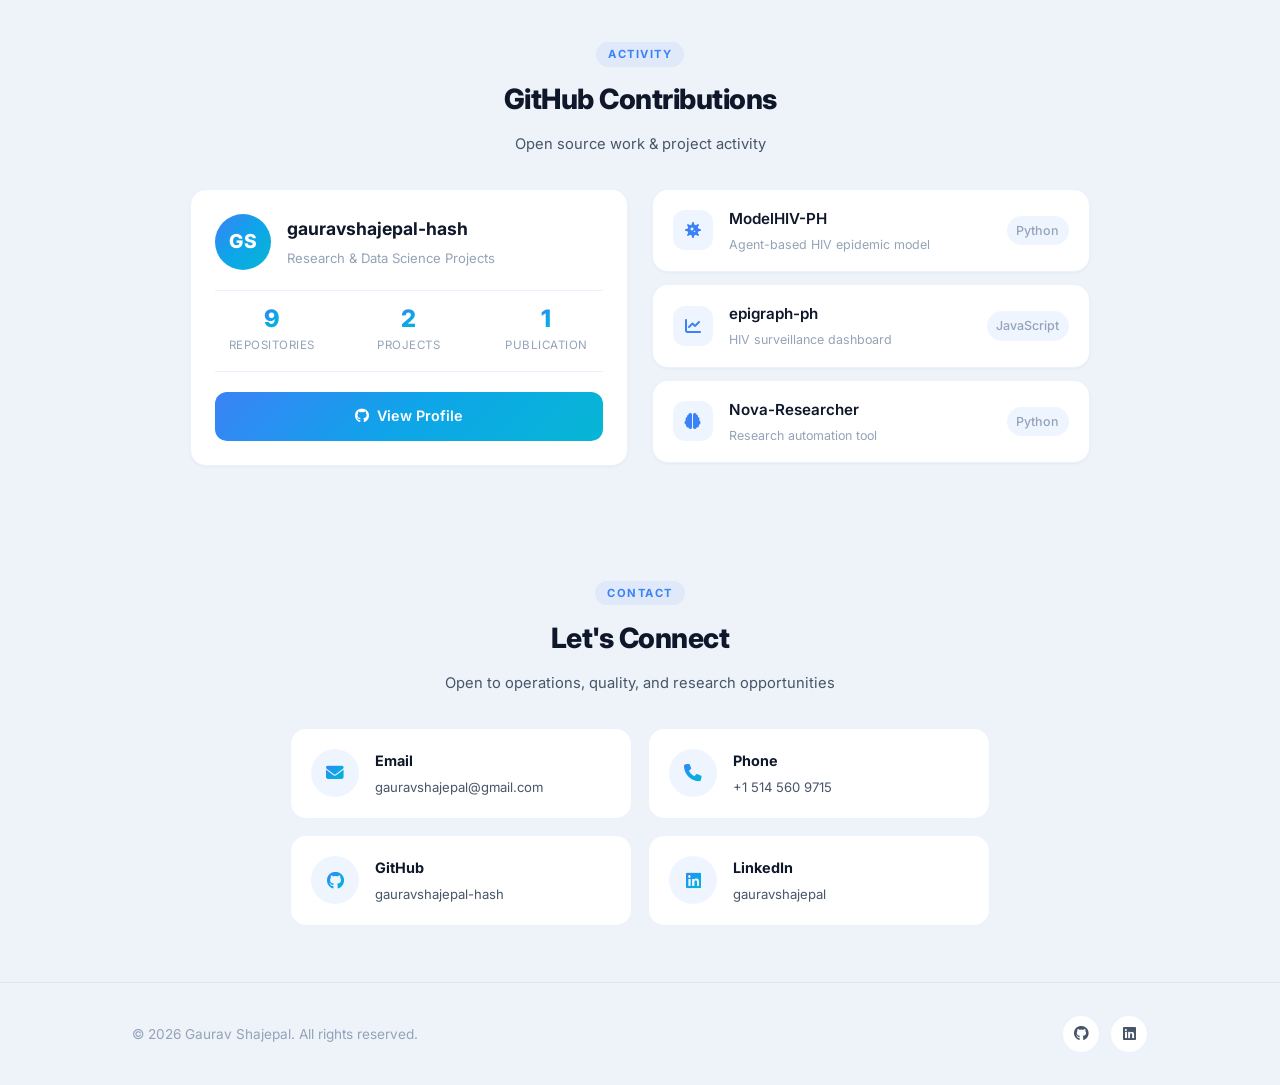
==== commit fb028a55: "Add scroll progress bar, back-to-top button, and currently section" ====
--- a/index.html
+++ b/index.html
@@ -20,6 +20,22 @@
     <link rel="stylesheet" href="https://cdnjs.cloudflare.com/ajax/libs/font-awesome/6.4.0/css/all.min.css">
 </head>
 <body>
+    <!-- Scroll Progress Bar -->
+    <div class="scroll-progress" id="scrollProgress"></div>
+
+    <!-- Back to Top Button -->
+    <button class="back-to-top" id="backToTop" aria-label="Back to top">
+        <i class="fas fa-arrow-up"></i>
+    </button>
+
+    <!-- Scroll Progress Bar -->
+    <div class="scroll-progress" id="scrollProgress"></div>
+
+    <!-- Back to Top Button -->
+    <button class="back-to-top" id="backToTop" aria-label="Back to top">
+        <i class="fas fa-arrow-up"></i>
+    </button>
+
     <!-- Floating Decorations -->
     <div class="floating-shapes">
         <div class="floating-shape"></div>
@@ -213,6 +229,64 @@
         </div>
     </section>
 
+    <!-- Currently Section -->
+    <section class="section currently-section">
+        <div class="container">
+            <div class="currently-card reveal">
+                <div class="currently-badge">
+                    <span class="pulse-dot"></span>
+                    <span>What I'm Doing Now</span>
+                </div>
+                <div class="currently-grid">
+                    <div class="currently-item">
+                        <i class="fas fa-flask"></i>
+                        <h4>Research</h4>
+                        <p>Exploring quantitative methods in biological systems and data-driven process optimization</p>
+                    </div>
+                    <div class="currently-item">
+                        <i class="fas fa-code"></i>
+                        <h4>Building</h4>
+                        <p>Developing data analysis pipelines and visualization tools for operational insights</p>
+                    </div>
+                    <div class="currently-item">
+                        <i class="fas fa-search"></i>
+                        <h4>Seeking</h4>
+                        <p>Operations management and quality systems roles in food production or biotech</p>
+                    </div>
+                </div>
+            </div>
+        </div>
+    </section>
+
+    <!-- Currently Section -->
+    <section class="section currently-section">
+        <div class="container">
+            <div class="currently-card reveal">
+                <div class="currently-badge">
+                    <span class="pulse-dot"></span>
+                    <span>What I'm Doing Now</span>
+                </div>
+                <div class="currently-grid">
+                    <div class="currently-item">
+                        <i class="fas fa-flask"></i>
+                        <h4>Research</h4>
+                        <p>Exploring quantitative methods in biological systems and data-driven process optimization</p>
+                    </div>
+                    <div class="currently-item">
+                        <i class="fas fa-code"></i>
+                        <h4>Building</h4>
+                        <p>Developing data analysis pipelines and visualization tools for operational insights</p>
+                    </div>
+                    <div class="currently-item">
+                        <i class="fas fa-search"></i>
+                        <h4>Seeking</h4>
+                        <p>Operations management and quality systems roles in food production or biotech</p>
+                    </div>
+                </div>
+            </div>
+        </div>
+    </section>
+
     <!-- Experience Section -->
     <section id="experience" class="section">
         <div class="container">
--- a/css/style.css
+++ b/css/style.css
@@ -797,6 +797,324 @@
     to { opacity: 1; }
 }
 
+/* ==================== SCROLL PROGRESS BAR ==================== */
+.scroll-progress {
+    position: fixed;
+    top: 0;
+    left: 0;
+    width: 100%;
+    height: 3px;
+    background: transparent;
+    z-index: 10000;
+    pointer-events: none;
+}
+
+.scroll-progress-fill {
+    height: 100%;
+    width: 0%;
+    background: var(--accent-gradient);
+    transition: width 0.1s linear;
+}
+
+/* ==================== BACK TO TOP ==================== */
+.back-to-top {
+    position: fixed;
+    bottom: 2rem;
+    right: 2rem;
+    width: 44px;
+    height: 44px;
+    border-radius: 50%;
+    background: var(--card-bg);
+    border: 1px solid var(--card-border);
+    box-shadow: var(--shadow);
+    color: var(--text-primary);
+    font-size: 1rem;
+    cursor: pointer;
+    z-index: 999;
+    opacity: 0;
+    visibility: hidden;
+    transform: translateY(10px);
+    transition: all 0.3s ease;
+    display: flex;
+    align-items: center;
+    justify-content: center;
+}
+
+.back-to-top.visible {
+    opacity: 1;
+    visibility: visible;
+    transform: translateY(0);
+}
+
+.back-to-top:hover {
+    background: var(--accent-primary);
+    color: #fff;
+    border-color: var(--accent-primary);
+    transform: translateY(-3px);
+}
+
+/* ==================== CURRENTLY SECTION ==================== */
+.currently-section {
+    padding: 2rem 0 3rem;
+}
+
+.currently-card {
+    background: var(--card-bg);
+    border-radius: var(--radius-lg);
+    border: 1px solid var(--card-border);
+    box-shadow: var(--shadow);
+    padding: 1.75rem 2rem;
+    position: relative;
+    overflow: hidden;
+}
+
+.currently-card::before {
+    content: '';
+    position: absolute;
+    top: 0;
+    left: 0;
+    right: 0;
+    height: 3px;
+    background: var(--accent-gradient);
+    opacity: 0.7;
+}
+
+.currently-badge {
+    display: inline-flex;
+    align-items: center;
+    gap: 0.5rem;
+    font-size: 0.72rem;
+    font-weight: 700;
+    text-transform: uppercase;
+    letter-spacing: 1px;
+    color: var(--accent-primary);
+    margin-bottom: 1.25rem;
+}
+
+.pulse-dot {
+    width: 8px;
+    height: 8px;
+    background: #22c55e;
+    border-radius: 50%;
+    position: relative;
+}
+
+.pulse-dot::after {
+    content: '';
+    position: absolute;
+    top: -3px;
+    left: -3px;
+    width: 14px;
+    height: 14px;
+    background: rgba(34,197,94,0.2);
+    border-radius: 50%;
+    animation: pulse 2s ease-in-out infinite;
+}
+
+@keyframes pulse {
+    0%, 100% { transform: scale(1); opacity: 0.5; }
+    50% { transform: scale(1.5); opacity: 0; }
+}
+
+.currently-grid {
+    display: grid;
+    grid-template-columns: repeat(3, 1fr);
+    gap: 1.25rem;
+}
+
+.currently-item {
+    padding: 1.25rem;
+    background: var(--bg-secondary);
+    border-radius: var(--radius);
+    border: 1px solid var(--card-border);
+    transition: all 0.3s ease;
+}
+
+.currently-item:hover {
+    border-color: var(--accent-primary);
+    transform: translateY(-3px);
+    box-shadow: 0 4px 16px rgba(59,130,246,0.08);
+}
+
+.currently-item i {
+    font-size: 1.4rem;
+    color: var(--accent-primary);
+    margin-bottom: 0.6rem;
+}
+
+.currently-item h4 {
+    font-size: 0.85rem;
+    font-weight: 700;
+    color: var(--text-primary);
+    margin-bottom: 0.35rem;
+}
+
+.currently-item p {
+    font-size: 0.8rem;
+    color: var(--text-secondary);
+    line-height: 1.5;
+    margin: 0;
+}
+
+/* ==================== SCROLL PROGRESS BAR ==================== */
+.scroll-progress {
+    position: fixed;
+    top: 0;
+    left: 0;
+    width: 100%;
+    height: 3px;
+    background: transparent;
+    z-index: 10000;
+    pointer-events: none;
+}
+
+.scroll-progress-fill {
+    height: 100%;
+    width: 0%;
+    background: var(--accent-gradient);
+    transition: width 0.1s linear;
+}
+
+/* ==================== BACK TO TOP ==================== */
+.back-to-top {
+    position: fixed;
+    bottom: 2rem;
+    right: 2rem;
+    width: 44px;
+    height: 44px;
+    border-radius: 50%;
+    background: var(--card-bg);
+    border: 1px solid var(--card-border);
+    box-shadow: var(--shadow);
+    color: var(--text-primary);
+    font-size: 1rem;
+    cursor: pointer;
+    z-index: 999;
+    opacity: 0;
+    visibility: hidden;
+    transform: translateY(10px);
+    transition: all 0.3s ease;
+    display: flex;
+    align-items: center;
+    justify-content: center;
+}
+
+.back-to-top.visible {
+    opacity: 1;
+    visibility: visible;
+    transform: translateY(0);
+}
+
+.back-to-top:hover {
+    background: var(--accent-primary);
+    color: #fff;
+    border-color: var(--accent-primary);
+    transform: translateY(-3px);
+}
+
+/* ==================== CURRENTLY SECTION ==================== */
+.currently-section {
+    padding: 2rem 0 3rem;
+}
+
+.currently-card {
+    background: var(--card-bg);
+    border-radius: var(--radius-lg);
+    border: 1px solid var(--card-border);
+    box-shadow: var(--shadow);
+    padding: 1.75rem 2rem;
+    position: relative;
+    overflow: hidden;
+}
+
+.currently-card::before {
+    content: '';
+    position: absolute;
+    top: 0;
+    left: 0;
+    right: 0;
+    height: 3px;
+    background: var(--accent-gradient);
+    opacity: 0.7;
+}
+
+.currently-badge {
+    display: inline-flex;
+    align-items: center;
+    gap: 0.5rem;
+    font-size: 0.72rem;
+    font-weight: 700;
+    text-transform: uppercase;
+    letter-spacing: 1px;
+    color: var(--accent-primary);
+    margin-bottom: 1.25rem;
+}
+
+.pulse-dot {
+    width: 8px;
+    height: 8px;
+    background: #22c55e;
+    border-radius: 50%;
+    position: relative;
+}
+
+.pulse-dot::after {
+    content: '';
+    position: absolute;
+    top: -3px;
+    left: -3px;
+    width: 14px;
+    height: 14px;
+    background: rgba(34,197,94,0.2);
+    border-radius: 50%;
+    animation: pulse 2s ease-in-out infinite;
+}
+
+@keyframes pulse {
+    0%, 100% { transform: scale(1); opacity: 0.5; }
+    50% { transform: scale(1.5); opacity: 0; }
+}
+
+.currently-grid {
+    display: grid;
+    grid-template-columns: repeat(3, 1fr);
+    gap: 1.25rem;
+}
+
+.currently-item {
+    padding: 1.25rem;
+    background: var(--bg-secondary);
+    border-radius: var(--radius);
+    border: 1px solid var(--card-border);
+    transition: all 0.3s ease;
+}
+
+.currently-item:hover {
+    border-color: var(--accent-primary);
+    transform: translateY(-3px);
+    box-shadow: 0 4px 16px rgba(59,130,246,0.08);
+}
+
+.currently-item i {
+    font-size: 1.4rem;
+    color: var(--accent-primary);
+    margin-bottom: 0.6rem;
+}
+
+.currently-item h4 {
+    font-size: 0.85rem;
+    font-weight: 700;
+    color: var(--text-primary);
+    margin-bottom: 0.35rem;
+}
+
+.currently-item p {
+    font-size: 0.8rem;
+    color: var(--text-secondary);
+    line-height: 1.5;
+    margin: 0;
+}
+
 /* ==================== SECTIONS ==================== */
 .section {
     padding: 3.5rem 0;
